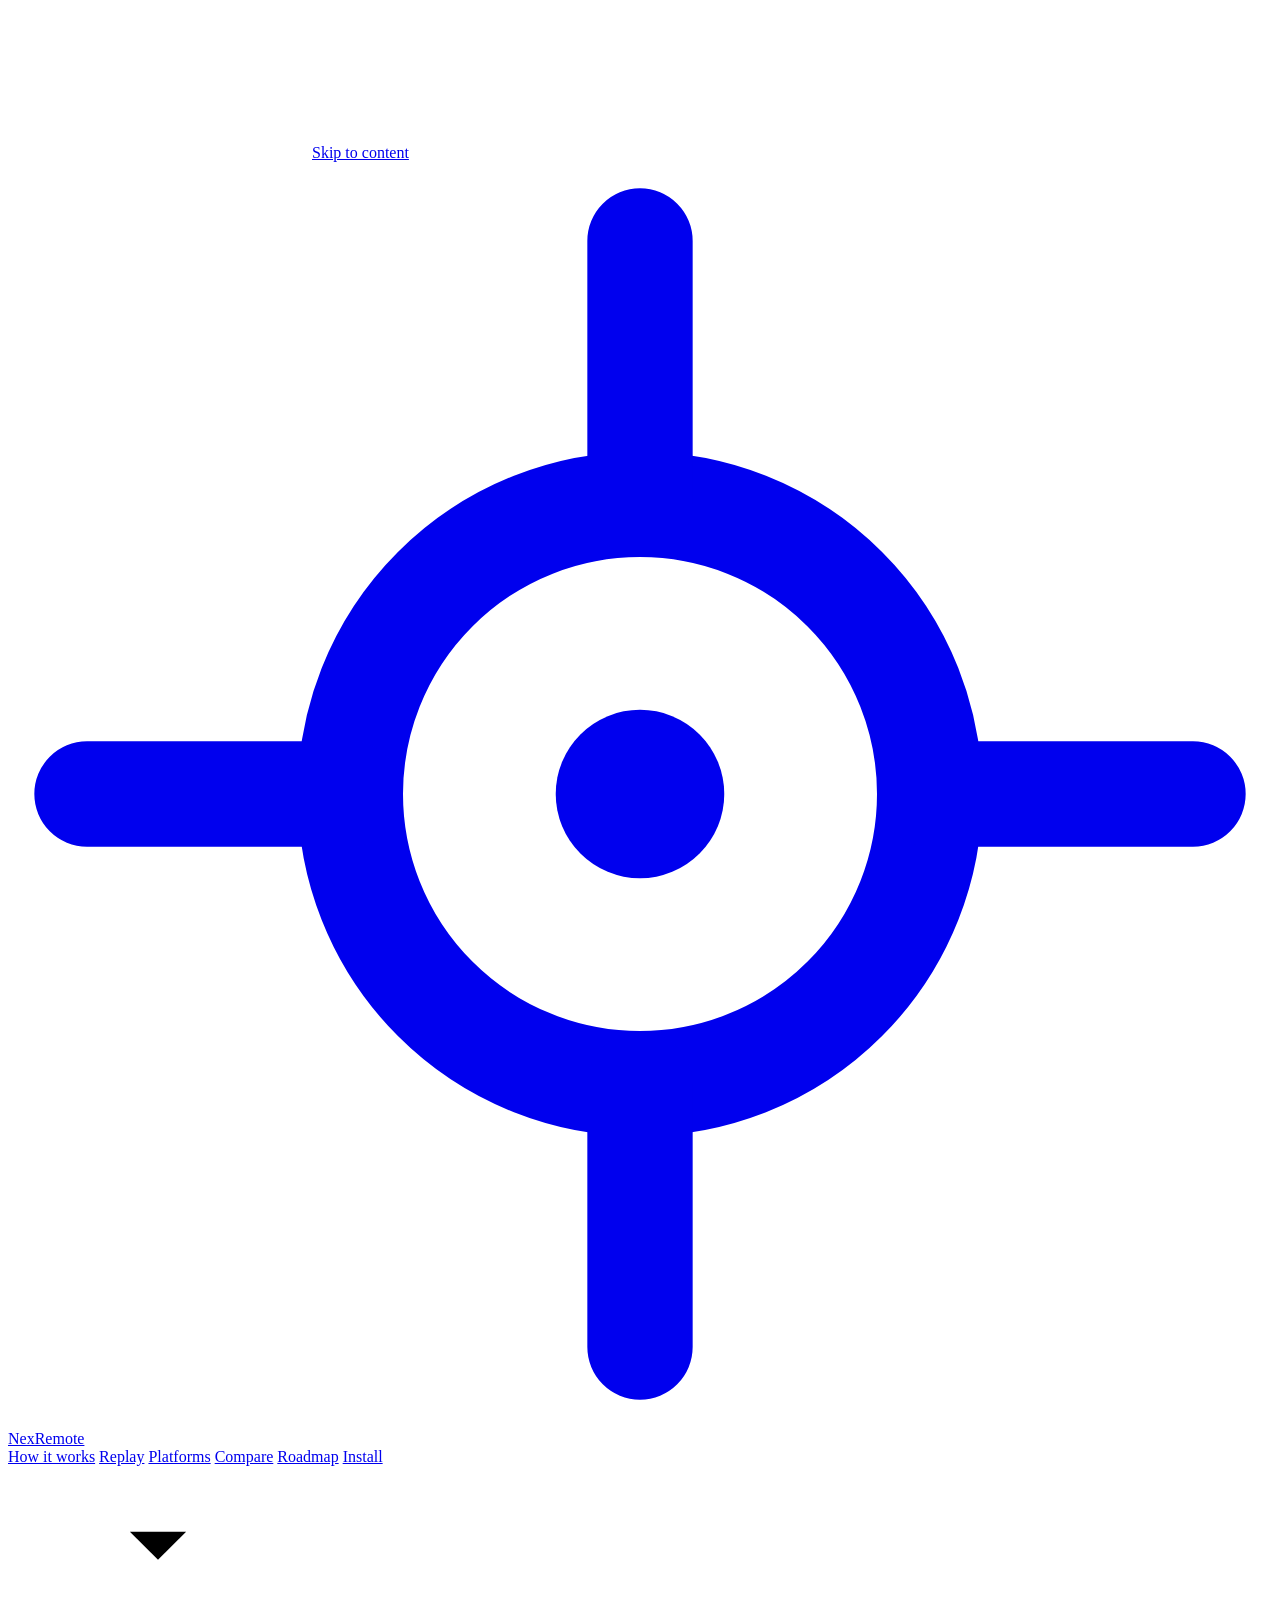
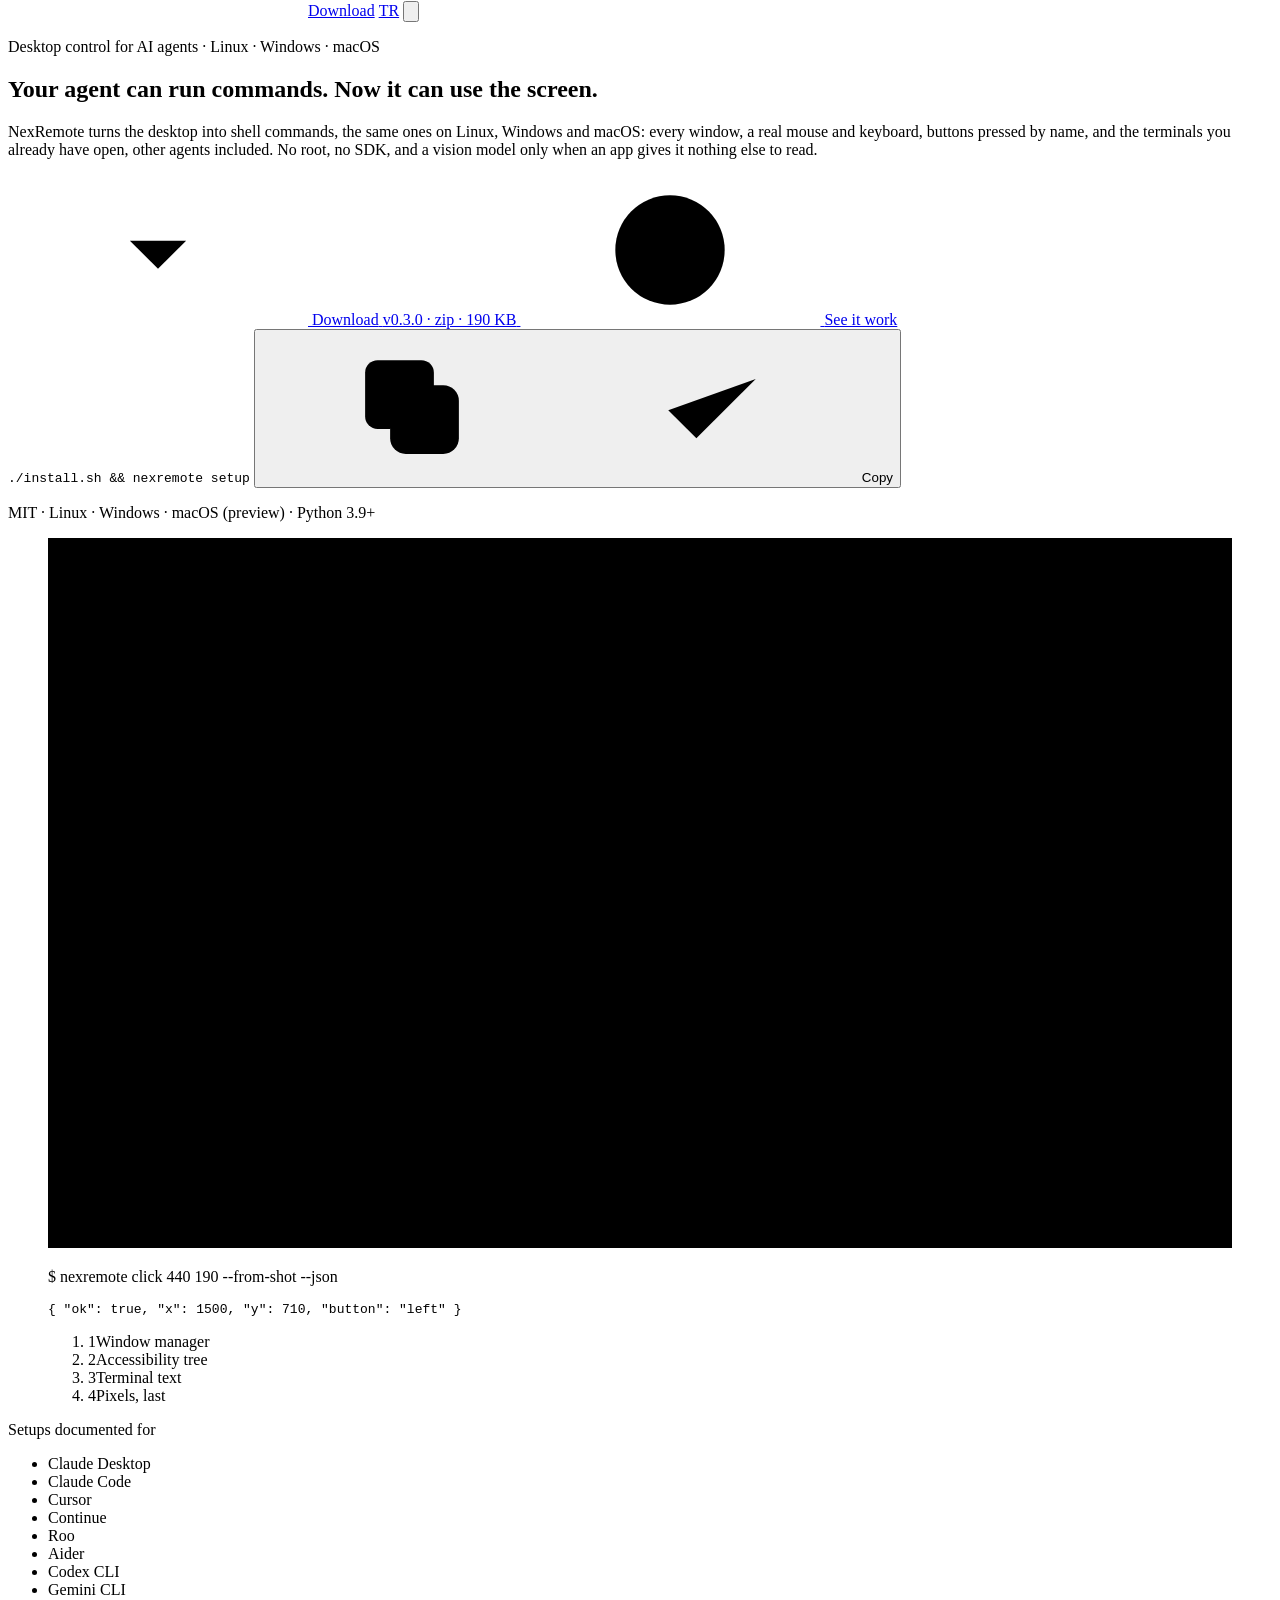
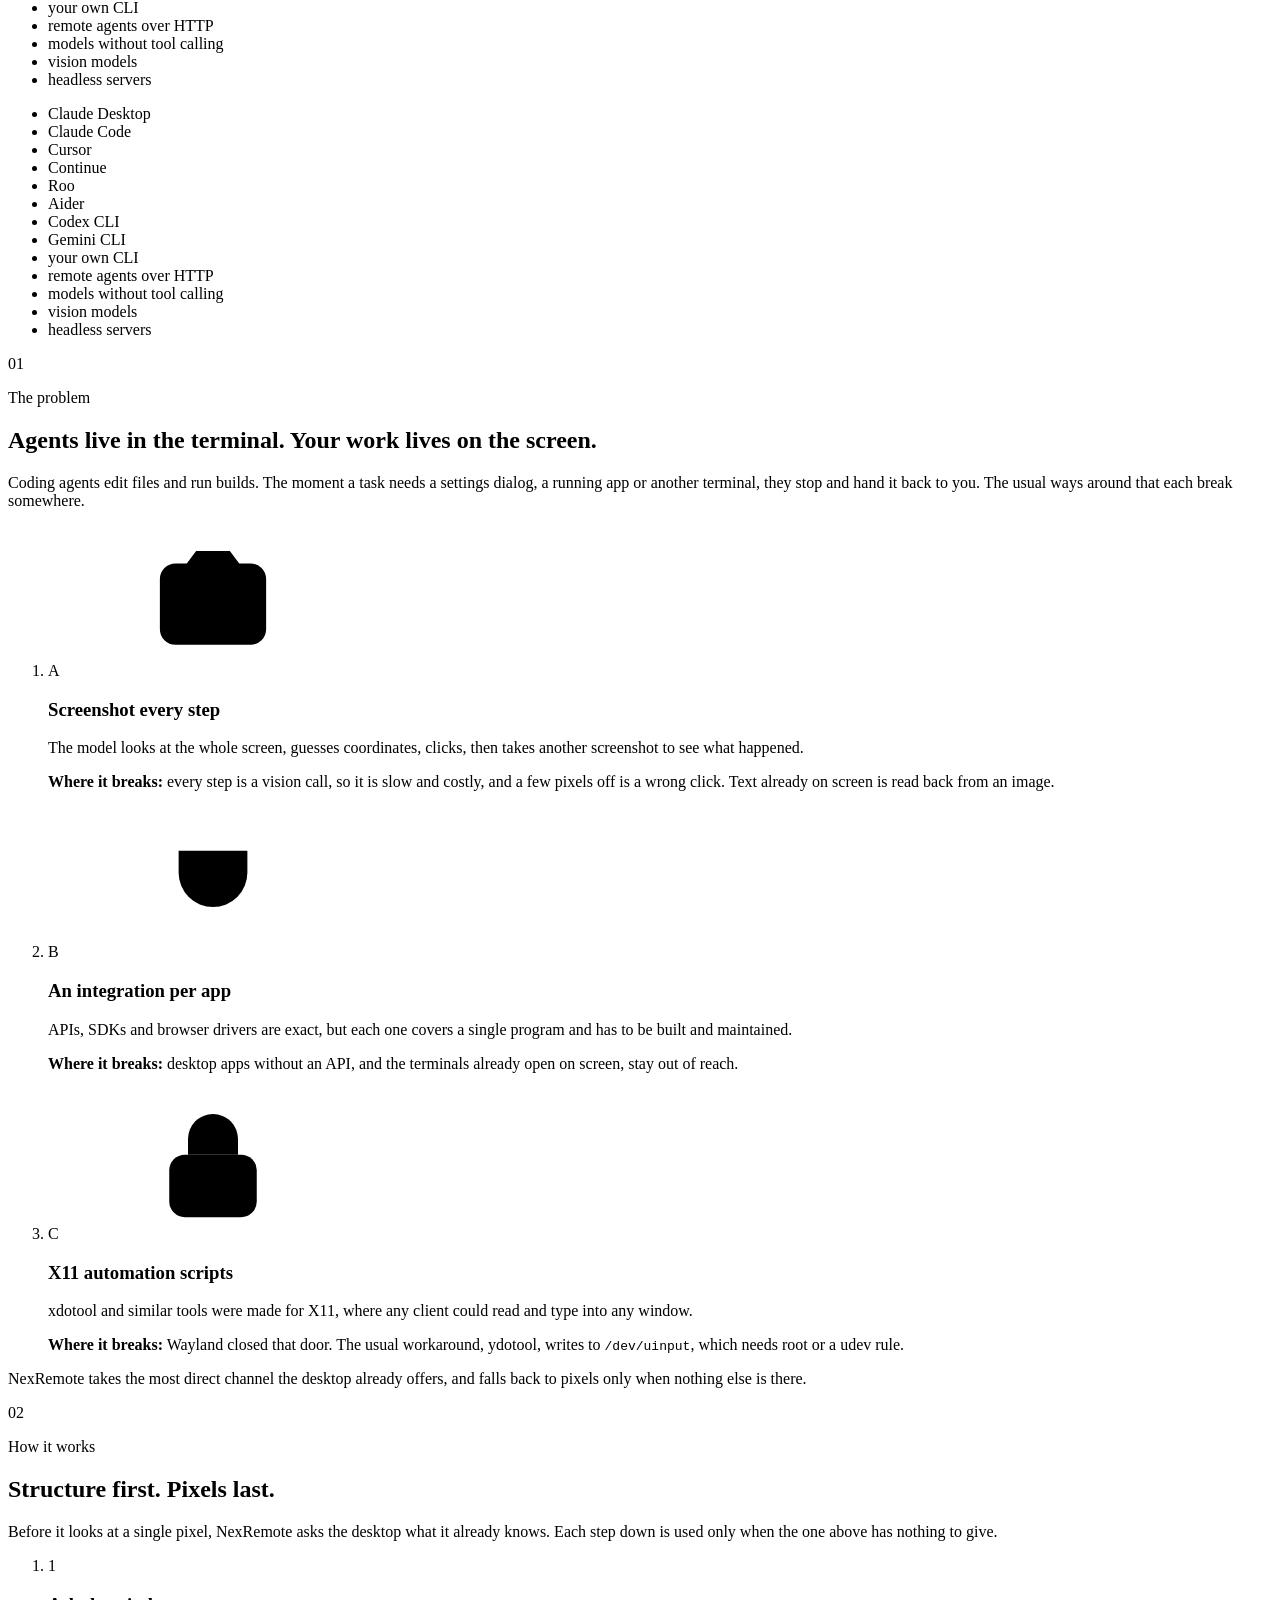
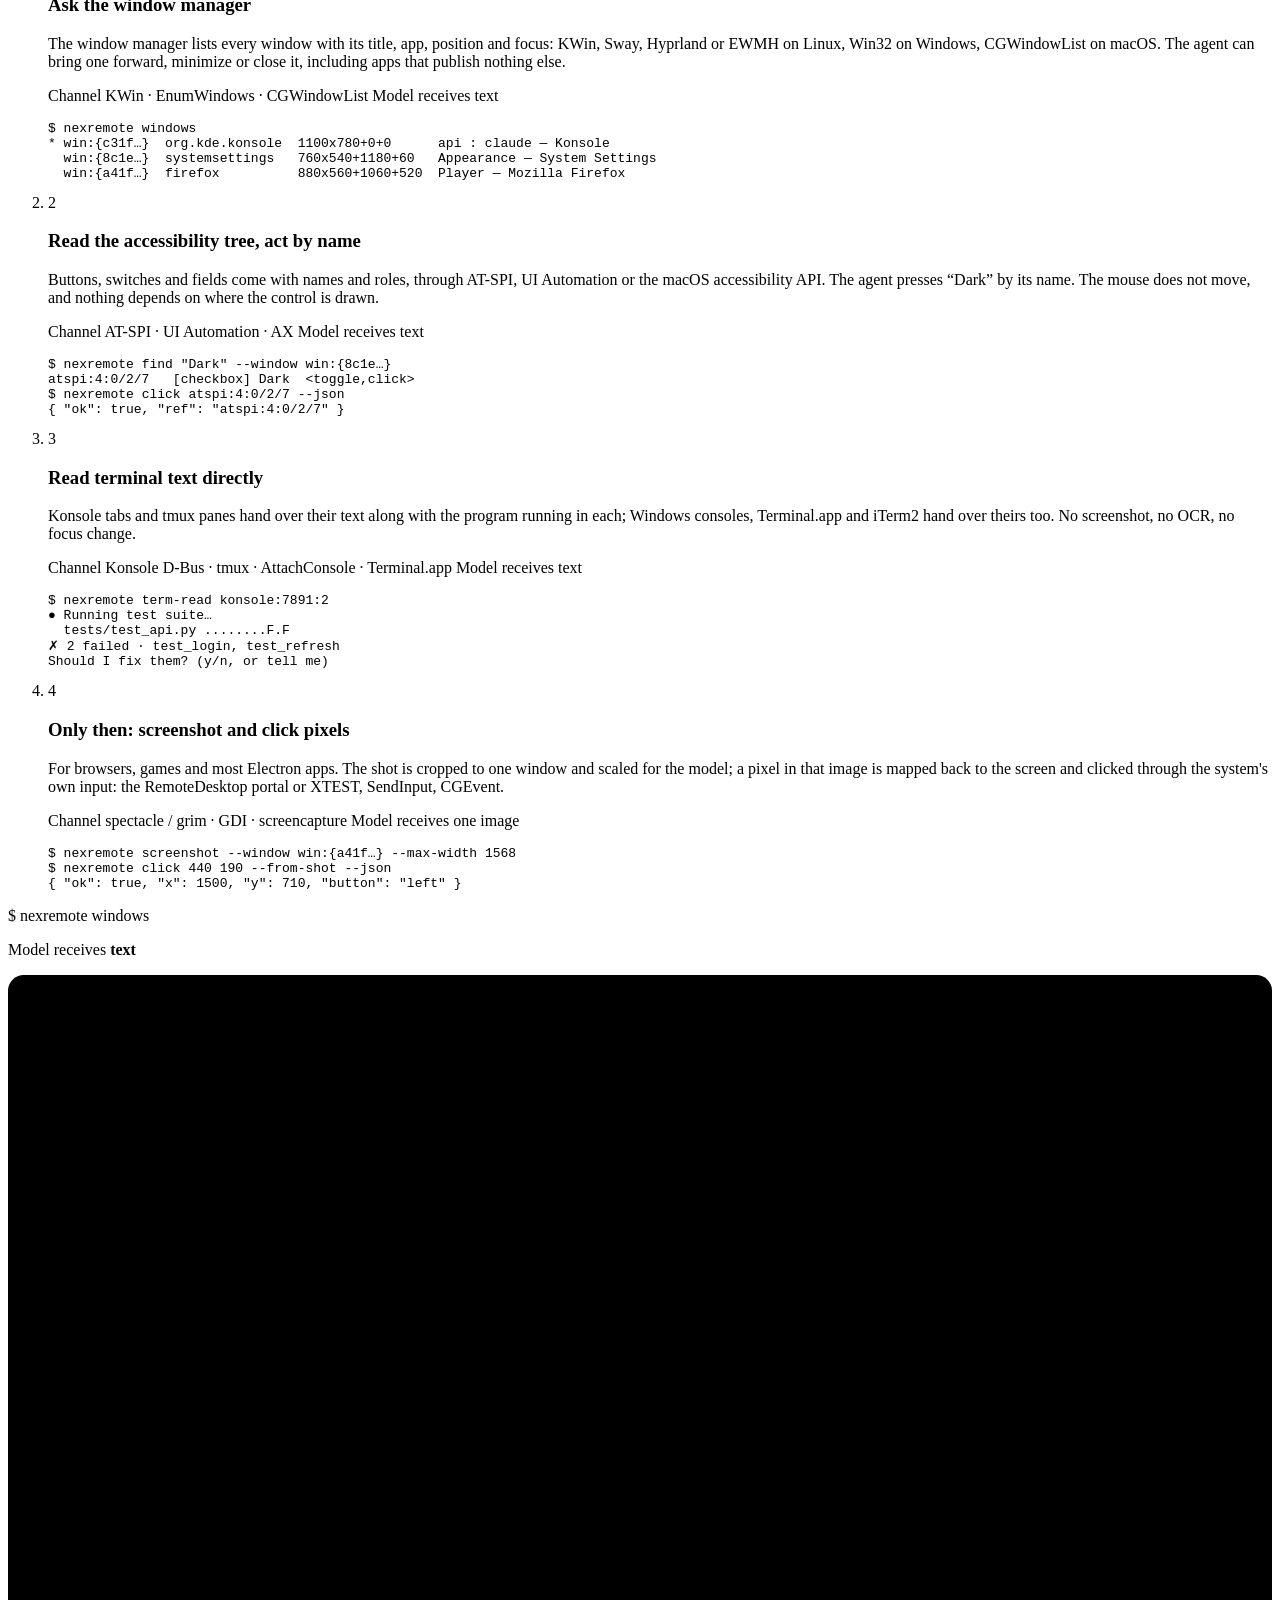
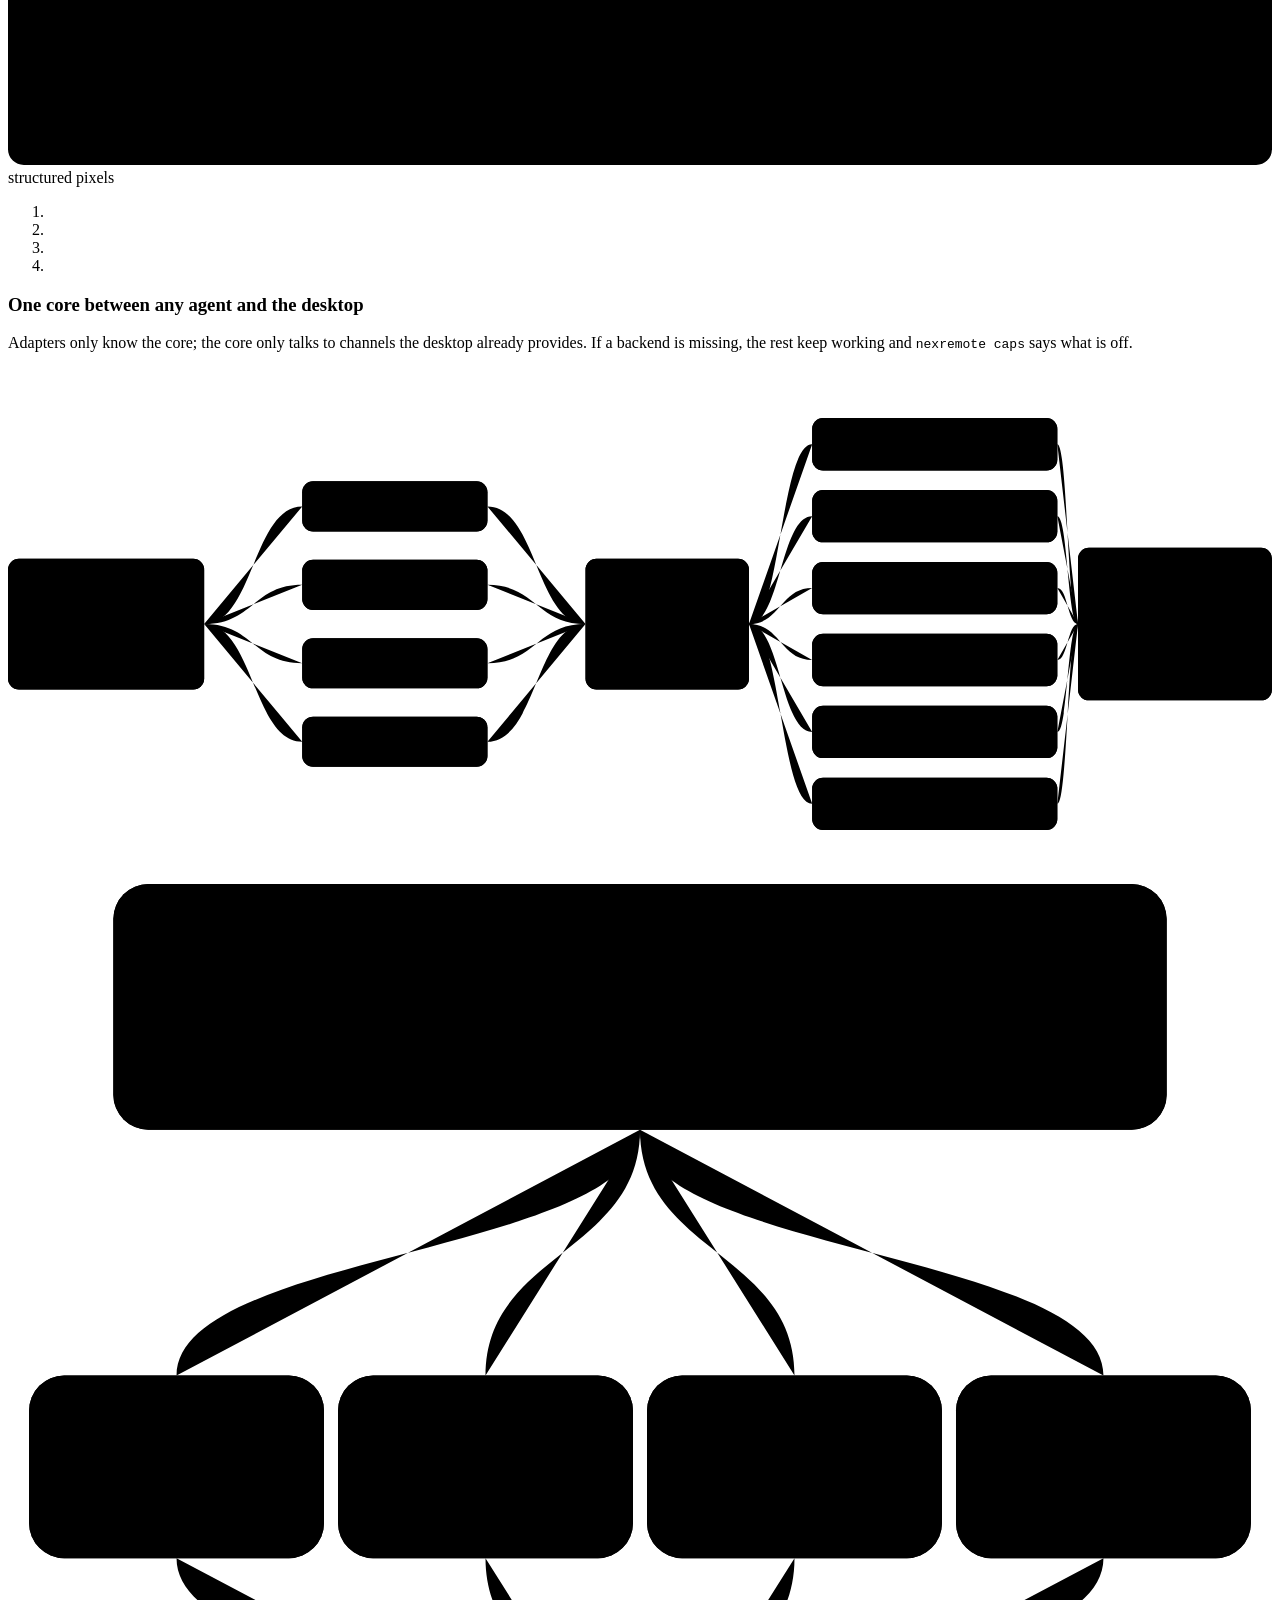
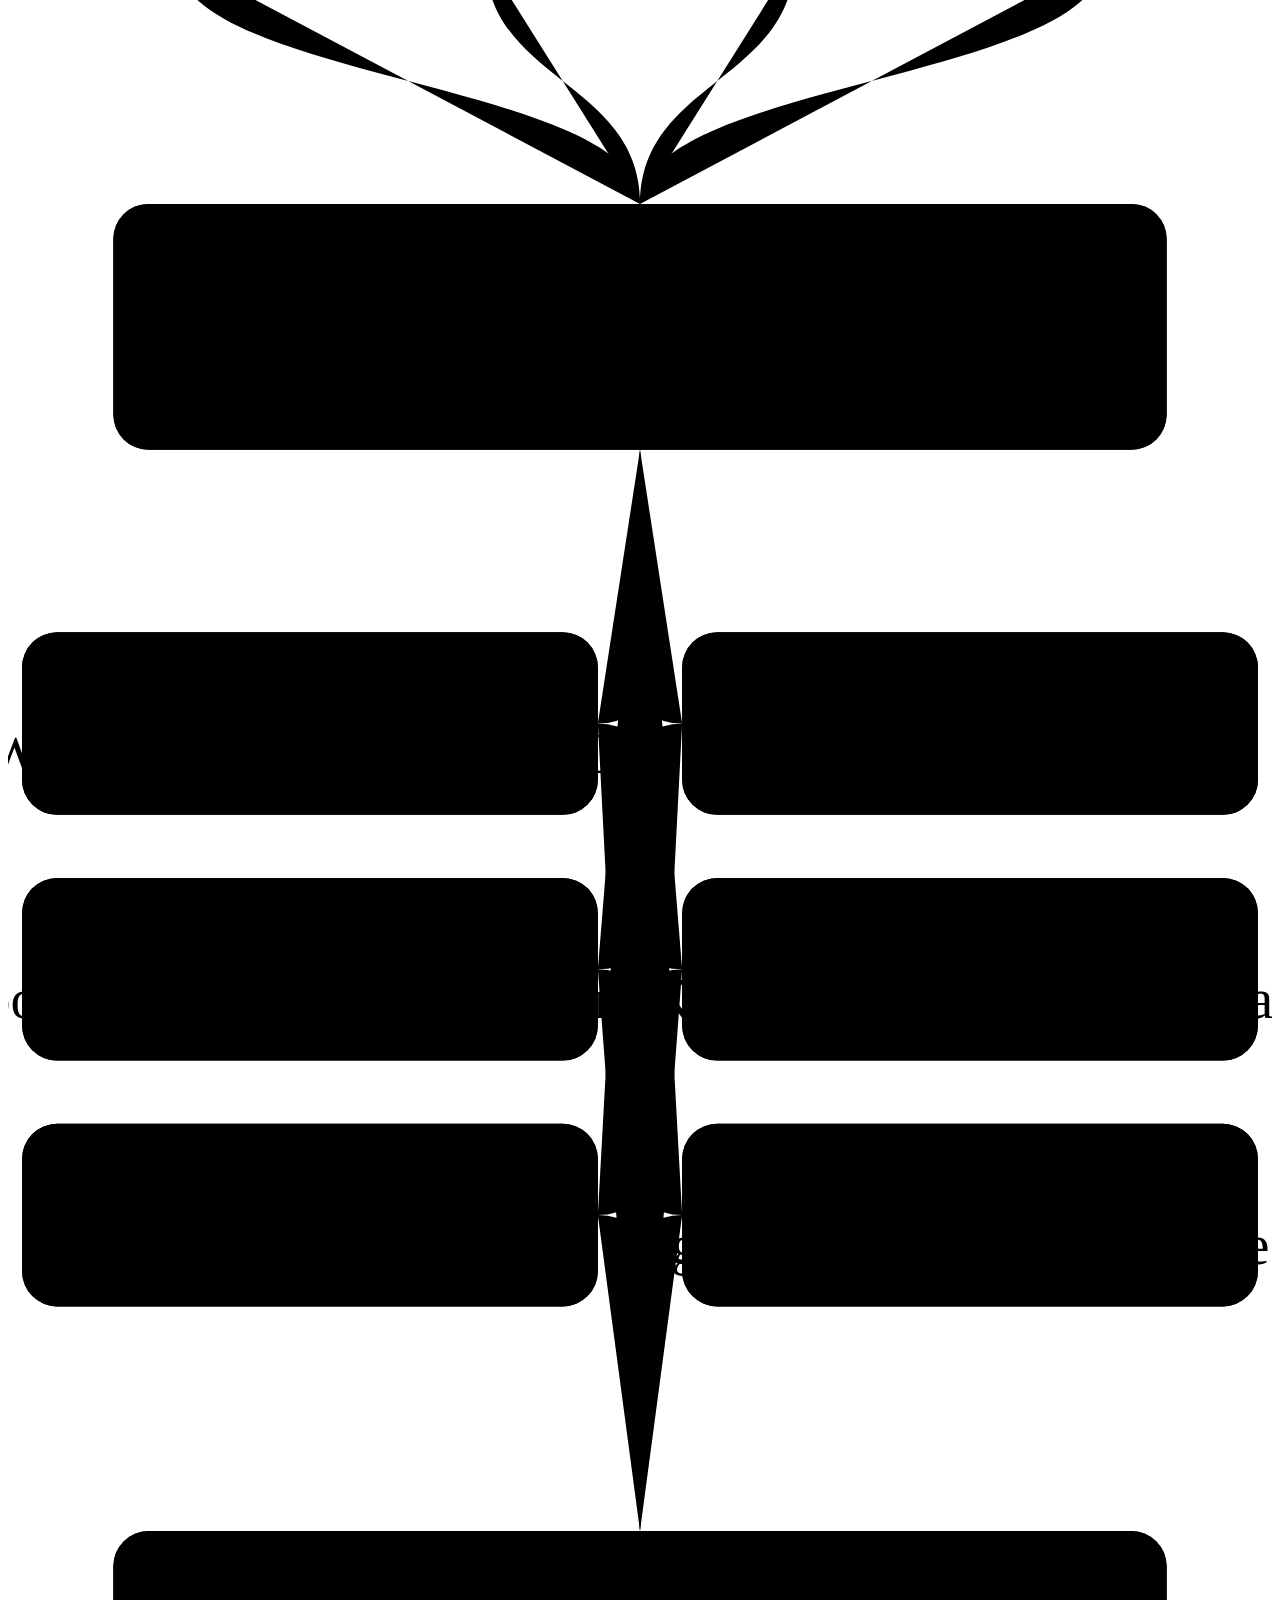
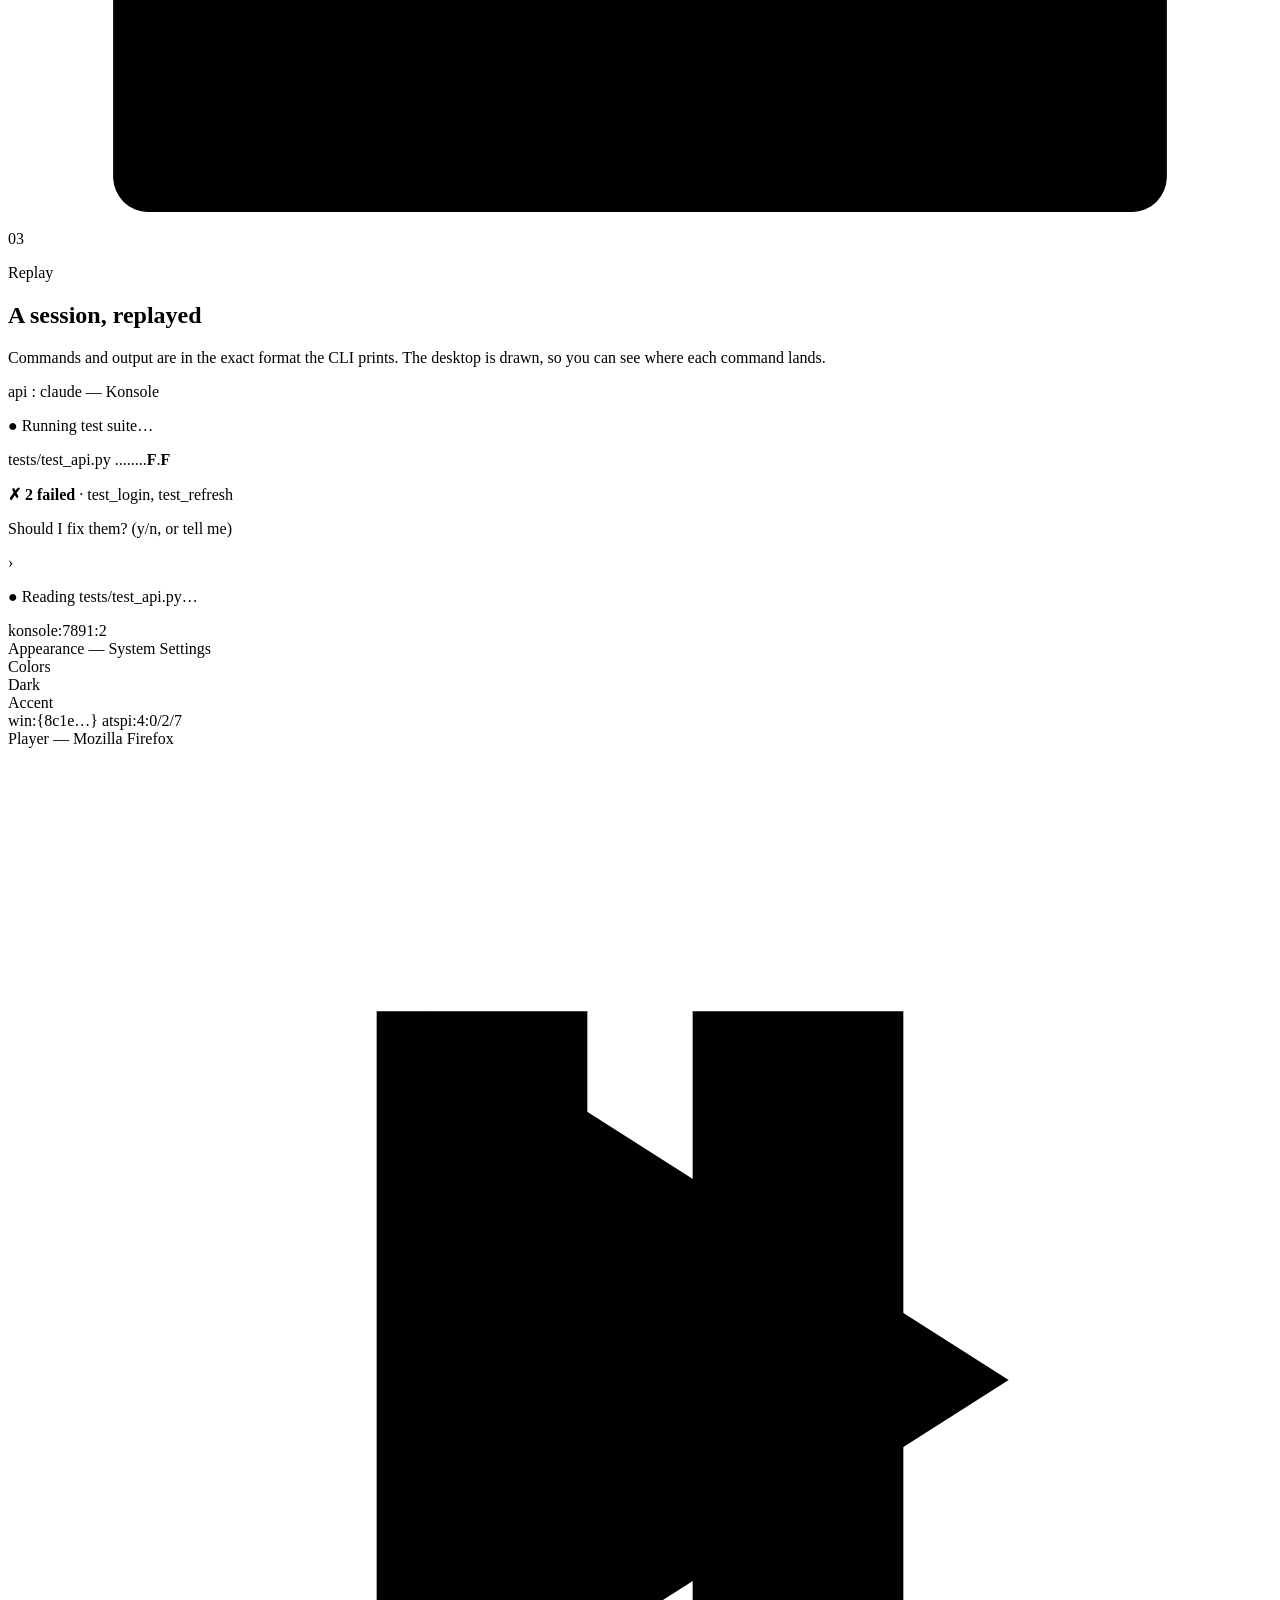
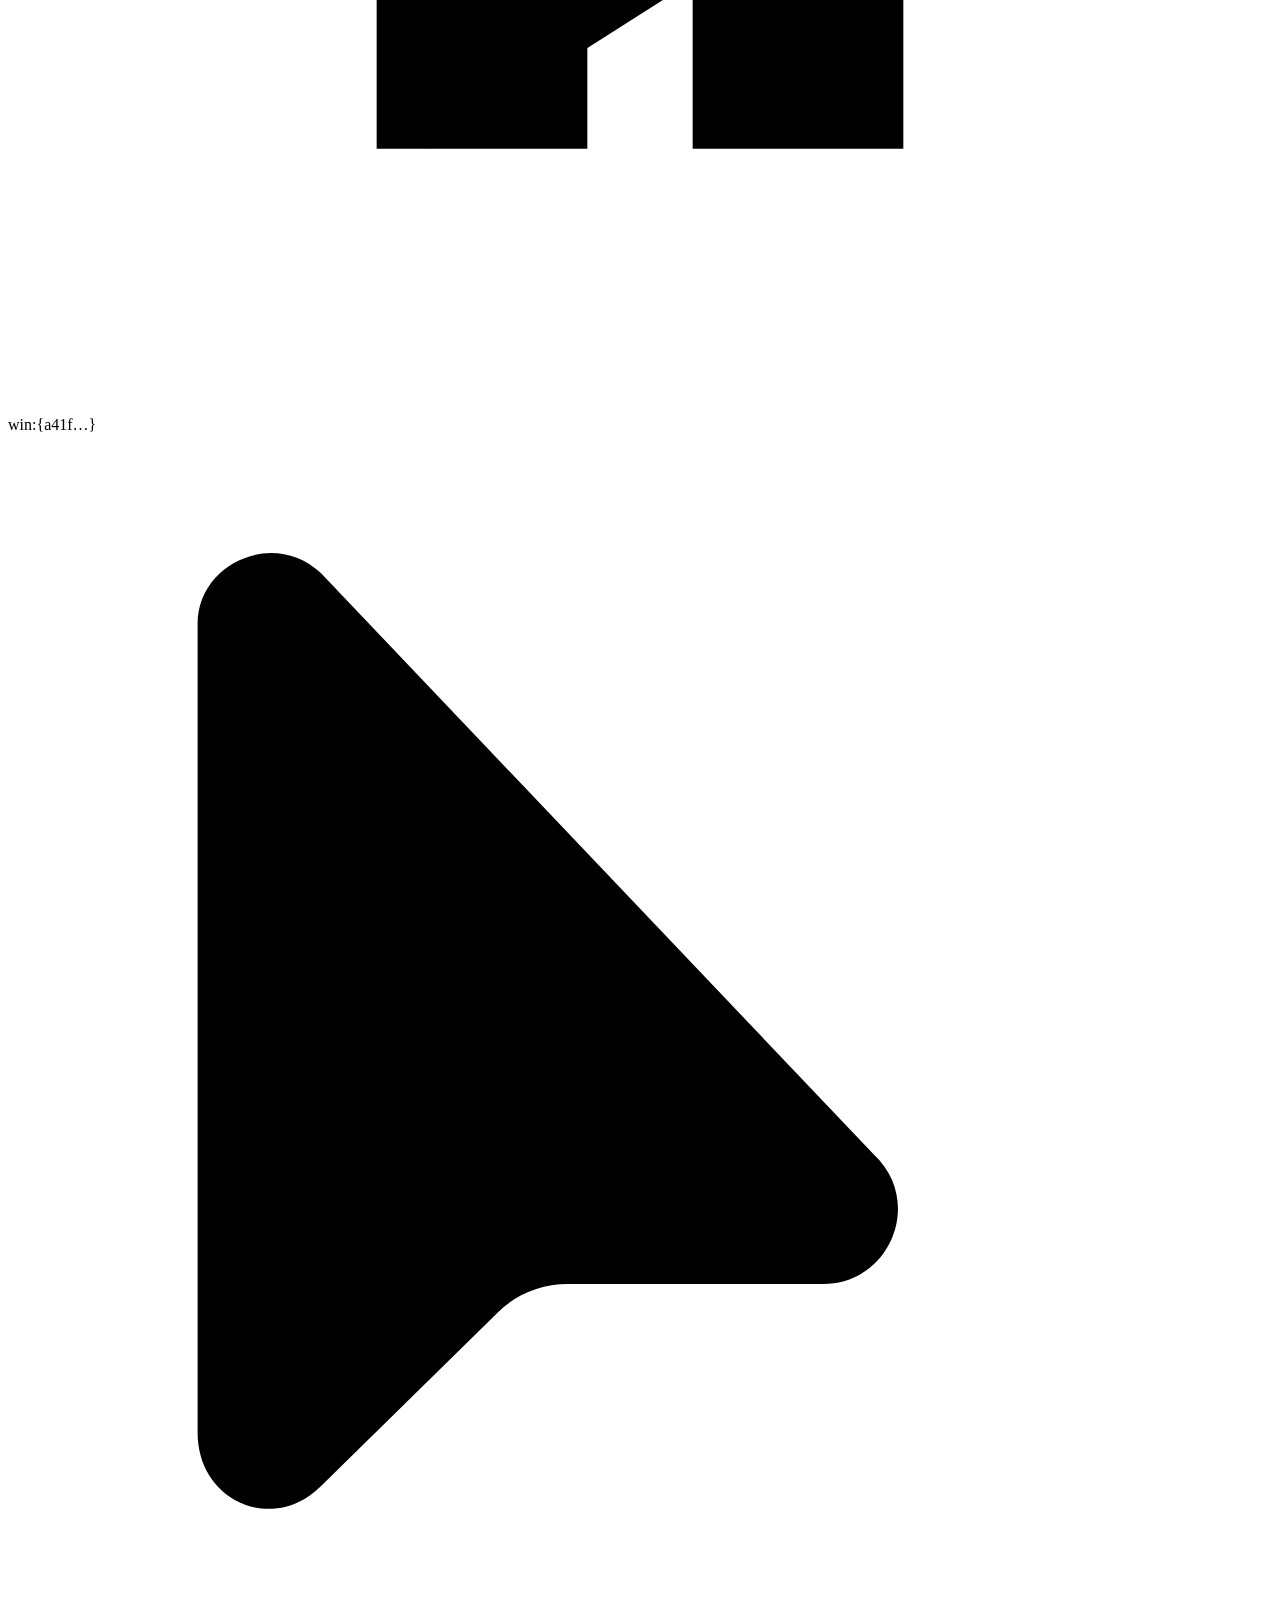
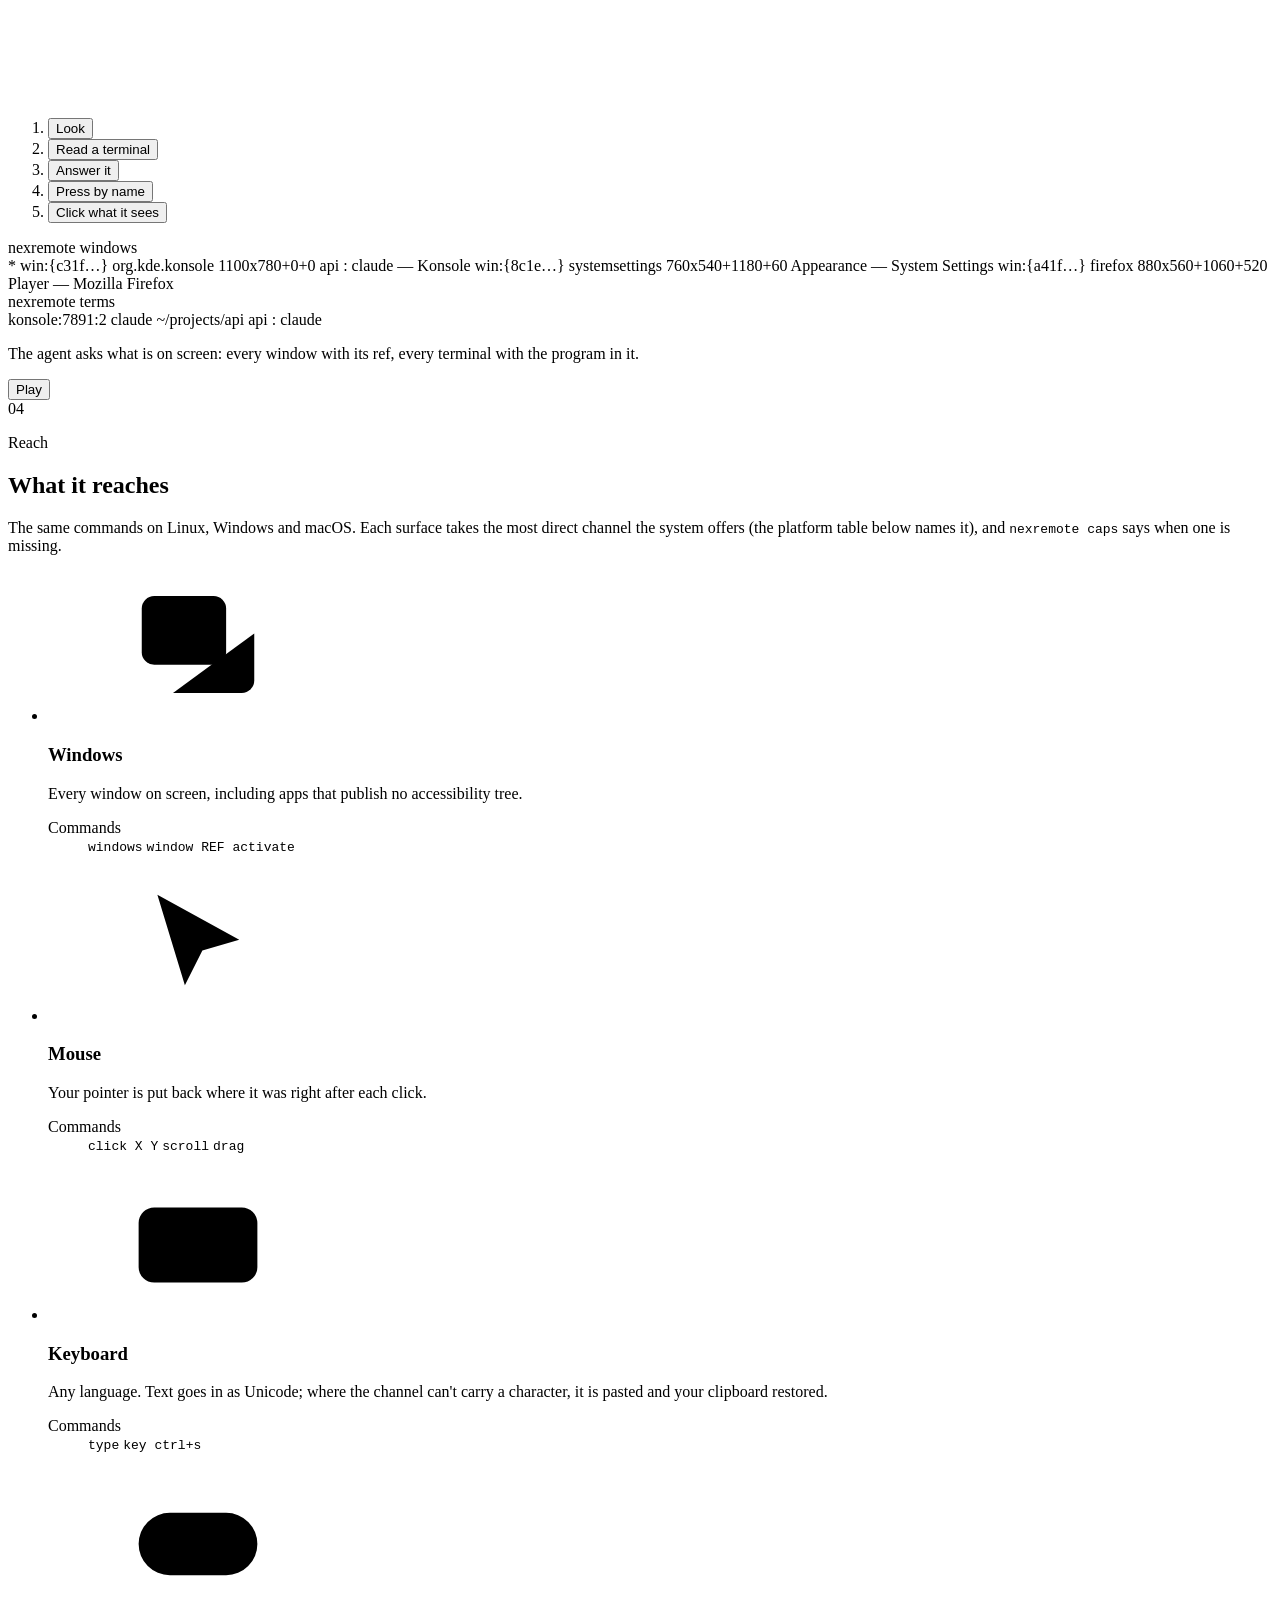
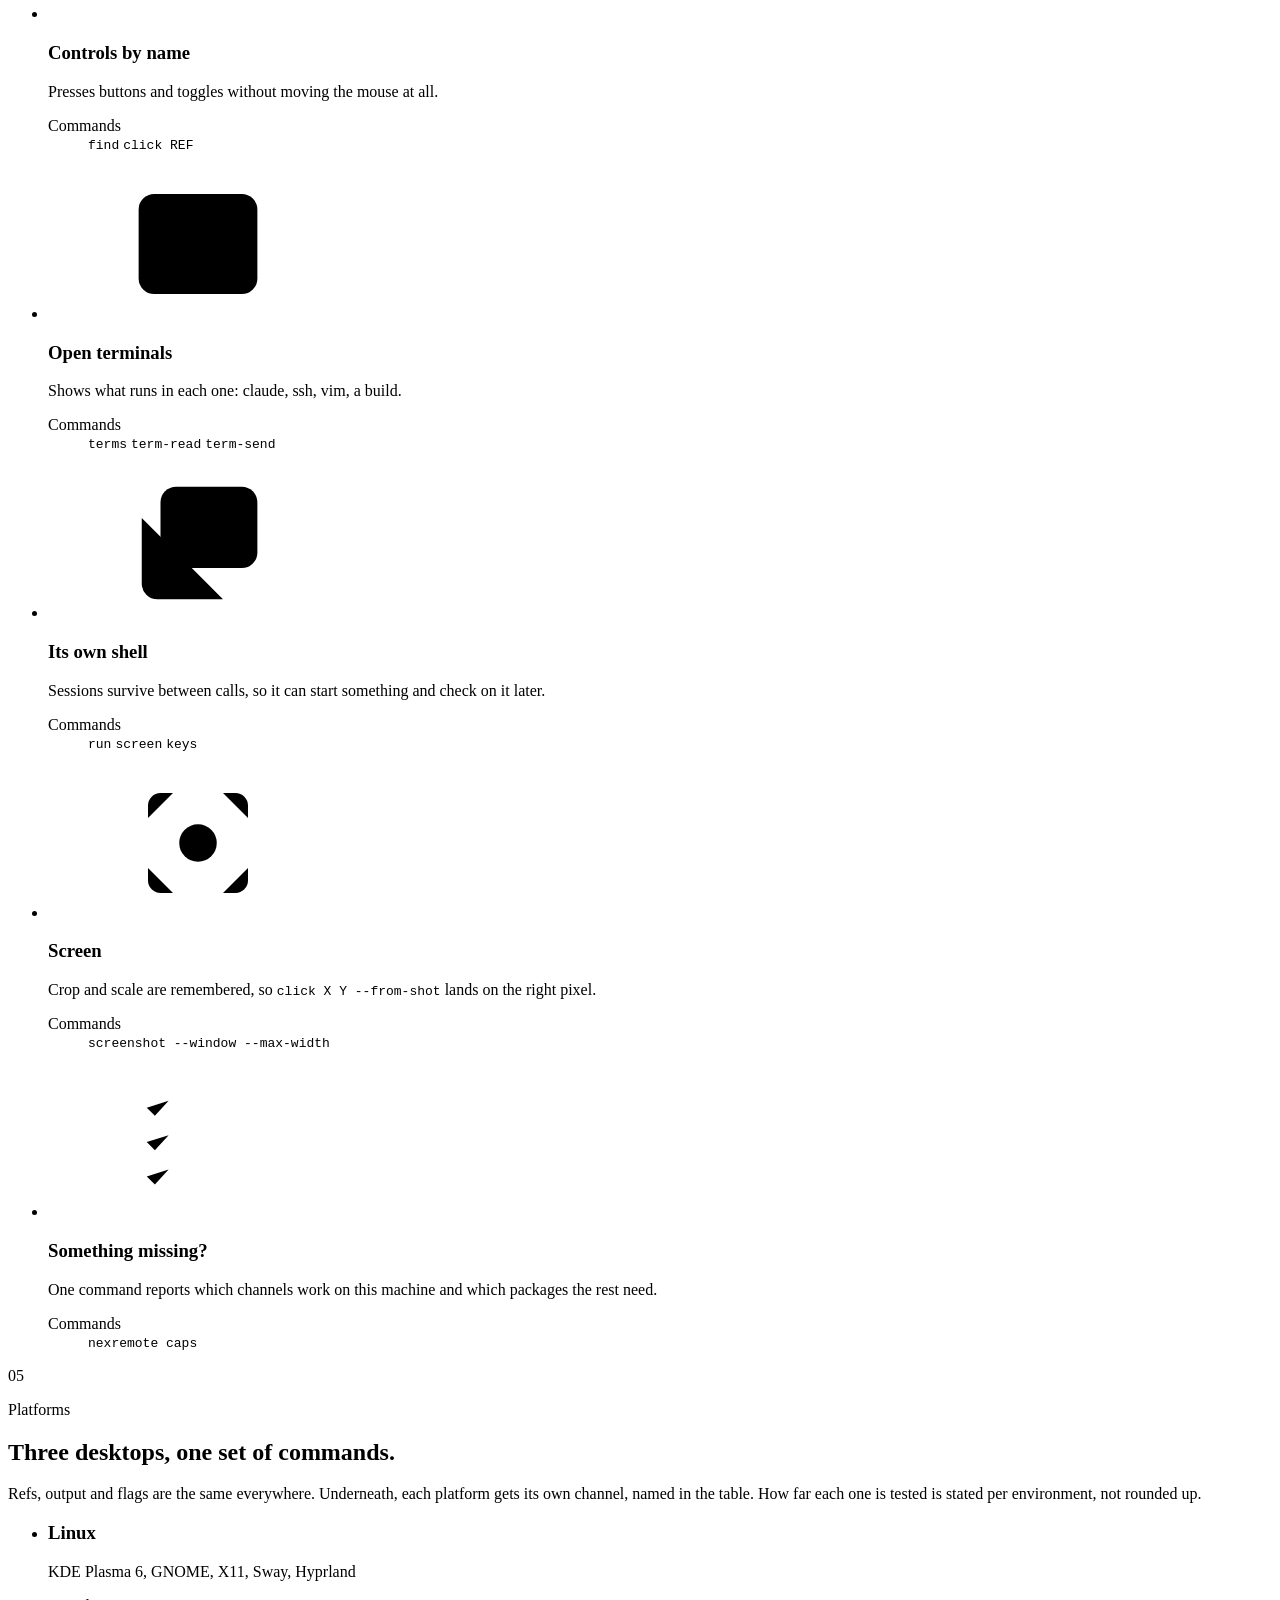
==== site/index.html @ b637626f "feat(site): ok imleci çizimleri, imleç teması metinleri; güncel paket Co-Authored-By: Claude Opus 5." ====
<!doctype html>
<html lang="en">
<head>
<meta charset="utf-8">
<meta name="viewport" content="width=device-width, initial-scale=1">
<title>NexRemote — let your AI agent use the desktop</title>
<meta name="description" content="Shell commands that let an AI agent see and use the desktop on Linux, Windows and macOS: every window, a real mouse and keyboard, controls by name, and the terminals already open on screen.">
<link rel="canonical" href="https://nexremote.vercel.app/">
<link rel="alternate" hreflang="en" href="https://nexremote.vercel.app/">
<link rel="alternate" hreflang="tr" href="https://nexremote.vercel.app/tr/">
<meta property="og:title" content="NexRemote — let your AI agent use the desktop">
<meta property="og:description" content="Shell commands that let an AI agent see and use the desktop on Linux, Windows and macOS: every window, a real mouse and keyboard, controls by name, and the terminals already open on screen.">
<meta property="og:type" content="website">
<meta name="theme-color" content="#0c0d0b">
<link rel="icon" href="/assets/mark.svg" type="image/svg+xml">
<link rel="preconnect" href="https://fonts.googleapis.com">
<link rel="preconnect" href="https://fonts.gstatic.com" crossorigin>
<link href="https://fonts.googleapis.com/css2?family=IBM+Plex+Mono:wght@400;500&family=Schibsted+Grotesk:wght@400;500;600;700;800&display=swap" rel="stylesheet">
<link rel="stylesheet" href="/assets/site.css?v=0.3.0">
<script>
  // JS varsa "js" sınıfı: yalnızca o zaman, görünmeden önce gizlenecek öğeler gizlenir.
  // Tema, boyamadan önce uygulanır (yanıp sönme olmasın).
  document.documentElement.classList.add("js");
  try { var t = localStorage.getItem("nr-theme"); if (t) document.documentElement.dataset.theme = t; } catch (e) {}
</script>
</head>
<body>
<svg class="sprite" aria-hidden="true" focusable="false">
  <symbol id="i-download" viewBox="0 0 24 24"><path d="M12 4v11"/><path d="m7.5 10.5 4.5 4.5 4.5-4.5"/><path d="M5 19.5h14"/></symbol>
  <symbol id="i-play" viewBox="0 0 24 24"><circle cx="12" cy="12" r="8.75"/><path d="M10.2 8.9v6.2l5-3.1z"/></symbol>
  <symbol id="i-copy" viewBox="0 0 24 24"><rect x="8.5" y="8.5" width="11" height="11" rx="2.5"/><path d="M15.5 8.5v-2a2 2 0 0 0-2-2h-7a2 2 0 0 0-2 2v7a2 2 0 0 0 2 2h2"/></symbol>
  <symbol id="i-check" viewBox="0 0 24 24"><path d="m5 12.5 4.5 4.5L19 7.5"/></symbol>
  <symbol id="i-mail" viewBox="0 0 24 24"><rect x="3" y="5.5" width="18" height="13" rx="2.5"/><path d="m4 7.5 8 5.6 8-5.6"/></symbol>
  <symbol id="i-windows" viewBox="0 0 24 24"><rect x="3" y="4" width="13.5" height="11" rx="2"/><path d="M3 8h13.5"/><path d="M8 19.5h11a2 2 0 0 0 2-2V10"/></symbol>
  <symbol id="i-pointer" viewBox="0 0 24 24"><path d="M5.5 3.8 18.6 11l-5.9 1.7-2.8 5.6z"/><path d="m13 13 4.5 6"/></symbol>
  <symbol id="i-keyboard" viewBox="0 0 24 24"><rect x="2.5" y="6" width="19" height="12" rx="2.5"/><path d="M6.5 10h.01M10 10h.01M14 10h.01M17.5 10h.01M8 14h8"/></symbol>
  <symbol id="i-toggle" viewBox="0 0 24 24"><rect x="2.5" y="7" width="19" height="10" rx="5"/><circle cx="16.5" cy="12" r="2.5"/></symbol>
  <symbol id="i-terminal" viewBox="0 0 24 24"><rect x="2.5" y="4" width="19" height="16" rx="2.5"/><path d="m7 9.5 3 2.5-3 2.5"/><path d="M12.5 15h4.5"/></symbol>
  <symbol id="i-sessions" viewBox="0 0 24 24"><rect x="6" y="3" width="15.5" height="13" rx="2.5"/><path d="M3 8v10.5A2.5 2.5 0 0 0 5.5 21H16"/><path d="m9.5 7.8 2.5 2-2.5 2"/><path d="M14 12.5h3"/></symbol>
  <symbol id="i-viewfinder" viewBox="0 0 24 24"><path d="M4 8V6a2 2 0 0 1 2-2h2M16 4h2a2 2 0 0 1 2 2v2M20 16v2a2 2 0 0 1-2 2h-2M8 20H6a2 2 0 0 1-2-2v-2"/><circle cx="12" cy="12" r="3"/></symbol>
  <symbol id="i-checklist" viewBox="0 0 24 24"><path d="M10 6.5h10M10 12h10M10 17.5h10"/><path d="m3.8 6.5 1.3 1.3 2.2-2.4M3.8 12l1.3 1.3 2.2-2.4M3.8 17.5l1.3 1.3 2.2-2.4"/></symbol>
  <symbol id="i-camera" viewBox="0 0 24 24"><path d="M3.5 8.5A2.5 2.5 0 0 1 6 6h1.8l1.5-2h5.4l1.5 2H18a2.5 2.5 0 0 1 2.5 2.5v8A2.5 2.5 0 0 1 18 19H6a2.5 2.5 0 0 1-2.5-2.5z"/><circle cx="12" cy="12.5" r="3.5"/></symbol>
  <symbol id="i-plug" viewBox="0 0 24 24"><path d="M9 3v4M15 3v4"/><path d="M6.5 7h11v3.5a5.5 5.5 0 0 1-11 0z"/><path d="M12 16v5"/></symbol>
  <symbol id="i-lock" viewBox="0 0 24 24"><rect x="5" y="10.5" width="14" height="10" rx="2.5"/><path d="M8 10.5V8a4 4 0 0 1 8 0v2.5"/><path d="M12 14.5v2"/></symbol>
  <symbol id="i-monitor" viewBox="0 0 24 24"><rect x="3" y="4" width="18" height="12" rx="2.5"/><path d="M9 20h6M12 16v4"/></symbol>
  <symbol id="i-shield" viewBox="0 0 24 24"><path d="M12 3.5 5 6.2v5.3c0 4.3 3 7.6 7 9 4-1.4 7-4.7 7-9V6.2z"/><path d="m9 12 2.2 2.2 3.8-4"/></symbol>
  <symbol id="i-globe" viewBox="0 0 24 24"><circle cx="12" cy="12" r="8.75"/><path d="M3.5 12h17M12 3.3c2.4 2.6 3.5 5.5 3.5 8.7s-1.1 6.1-3.5 8.7c-2.4-2.6-3.5-5.5-3.5-8.7s1.1-6.1 3.5-8.7"/></symbol>
  <symbol id="i-flask" viewBox="0 0 24 24"><path d="M9.5 3.5h5M10.5 3.5V9L5 18.2a1.6 1.6 0 0 0 1.4 2.3h11.2a1.6 1.6 0 0 0 1.4-2.3L13.5 9V3.5"/><path d="M7.4 15h9.2"/></symbol>
  <symbol id="i-yes" viewBox="0 0 24 24"><circle cx="12" cy="12" r="8.75"/><path d="m8.2 12.3 2.6 2.6 5-5.4"/></symbol>
  <symbol id="i-no" viewBox="0 0 24 24"><circle cx="12" cy="12" r="8.75"/><path d="m9.2 9.2 5.6 5.6M14.8 9.2l-5.6 5.6"/></symbol>
  <symbol id="i-part" viewBox="0 0 24 24"><circle cx="12" cy="12" r="8.75"/><path d="M12 3.25a8.75 8.75 0 0 1 0 17.5z" fill="currentColor"/></symbol>
  <symbol id="i-planned" viewBox="0 0 24 24"><circle cx="12" cy="12" r="8.75" stroke-dasharray="2.6 3.2"/><path d="M12 8v4.2l2.6 1.6"/></symbol>
</svg>

<a class="skip" href="#main">Skip to content</a>

<header class="top">
  <div class="wrap top-row">
    <a class="brand" href="/" aria-label="NexRemote">
      <svg class="brand-mark" viewBox="0 0 24 24" aria-hidden="true"><circle cx="12" cy="12" r="5.5" fill="none" stroke="currentColor" stroke-width="2"/><path d="M12 1.5v5M12 17.5v5M1.5 12h5M17.5 12h5" stroke="currentColor" stroke-width="2" stroke-linecap="round"/><circle cx="12" cy="12" r="1.6" fill="currentColor"/></svg>
      <span>NexRemote</span>
    </a>
    <nav class="nav" aria-label="Sections">
      <a href="#how">How it works</a>
      <a href="#replay">Replay</a>
      <a href="#platforms">Platforms</a>
      <a href="#compare">Compare</a>
      <a href="#roadmap">Roadmap</a>
      <a href="#install">Install</a>
    </nav>
    <div class="top-tools">
      <a class="btn btn-sm" href="/download/nexremote.zip" download><svg class="ico" aria-hidden="true"><use href="#i-download"/></svg><span>Download</span></a>
      <a class="lang" href="/tr/" hreflang="tr" data-lang="tr" lang="tr" title="Türkçe">TR</a>
      <button class="theme" type="button" aria-label="Switch light / dark" title="Switch light / dark">
        <svg viewBox="0 0 24 24" aria-hidden="true"><path d="M12 3a9 9 0 1 0 0 18V3Z" fill="currentColor"/><circle cx="12" cy="12" r="8.25" fill="none" stroke="currentColor" stroke-width="1.5"/></svg>
      </button>
    </div>
  </div>
  <div class="progress-bar" aria-hidden="true"><i data-progress-bar></i></div>
</header>

<main id="main">

<!-- ================================================================ HERO -->
<section class="hero band" aria-labelledby="hero-h">
  <div class="grid-bg" data-parallax aria-hidden="true"></div>
  <div class="wrap hero-top">
    <p class="eyebrow"><span class="dot" aria-hidden="true"></span>Desktop control for AI agents · Linux · Windows · macOS</p>
    <h1 id="hero-h" class="mega"><span class="l l1"><span class="w"><span style="--wi:0">Your</span></span> <span class="w"><span style="--wi:1">agent</span></span> <span class="w"><span style="--wi:2">can</span></span> <span class="w"><span style="--wi:3">run</span></span> <span class="w"><span style="--wi:4">commands.</span></span></span> <span class="l l2"><span class="w"><span style="--wi:5">Now</span></span> <span class="w"><span style="--wi:6">it</span></span> <span class="w"><span style="--wi:7">can</span></span> <span class="w"><span style="--wi:8">use</span></span> <span class="w"><span style="--wi:9">the</span></span> <span class="w"><span style="--wi:10">screen.</span></span></span></h1>
    <div class="hero-row">
      <p class="lede" data-reveal>NexRemote turns the desktop into shell commands, the same ones on Linux, Windows and macOS: every window, a real mouse and keyboard, buttons pressed by name, and the terminals you already have open, other agents included. No root, no SDK, and a vision model only when an app gives it nothing else to read.</p>
      <div class="hero-cta" data-reveal>
        <div class="btn-row">
          <a class="btn btn-invert" href="/download/nexremote.zip" download data-magnet>
            <svg class="ico" aria-hidden="true"><use href="#i-download"/></svg>
            <span>Download</span>
            <span class="btn-meta">v0.3.0 · zip · 190 KB</span>
          </a>
          <a class="btn btn-ghost" href="#replay" data-magnet>
            <svg class="ico" aria-hidden="true"><use href="#i-play"/></svg>
            <span>See it work</span>
          </a>
        </div>
        <div class="copyline">
          <code id="cmd-setup">./install.sh &amp;&amp; nexremote setup</code>
          <button class="copy" type="button" data-copy="#cmd-setup" data-done="Copied"><span class="copy-ico" aria-hidden="true"><svg class="ico i1"><use href="#i-copy"/></svg><svg class="ico i2"><use href="#i-check"/></svg></span><span data-label>Copy</span></button>
        </div>
        <p class="meta">MIT · Linux · Windows · macOS (preview) · Python 3.9+</p>
      </div>
    </div>
  </div>

  <div class="hero-stage" data-hero-stage>
    <div class="hero-tilt" data-hero-tilt>
      <figure class="hd s-node s-dark s-hl s-reply s-shot s-play s-agent" data-hero>
        <svg class="hd-scene" viewBox="0 0 1200 720" role="img" aria-labelledby="hd-t">
          <title id="hd-t">Drawing of a desktop, here KDE Plasma on Linux, with terminals, a settings window and a video player. The agent&#x27;s pointer lists the windows, finds the Dark switch by name and presses it, reads a terminal, and clicks the player from a screenshot.</title>
          <defs>
            <linearGradient id="hd-wall" x1="0" y1="0" x2="1" y2="1"><stop offset="0" class="hd-wall-a"/><stop offset="1" class="hd-wall-b"/></linearGradient>
          </defs>
          <rect class="hd-desk" width="1200" height="720"/>
          <path class="hd-wallgrid" d="M0 120H1200M0 240H1200M0 360H1200M0 480H1200M0 600H1200M200 0V720M400 0V720M600 0V720M800 0V720M1000 0V720"/>

          <!-- Konsole: çalışan ajan -->
          <g class="hd-win" data-hw="term">
            <rect class="hd-frame" x="40" y="36" width="600" height="390" rx="10"/>
            <path class="hd-bar" d="M50 36h580a10 10 0 0 1 10 10v22H40V46a10 10 0 0 1 10-10z"/>
            <text class="hd-title" x="340" y="57" text-anchor="middle">api : claude — Konsole</text>
            <circle class="hd-ctl" cx="596" cy="52" r="5"/><circle class="hd-ctl" cx="614" cy="52" r="5"/><circle class="hd-ctl" cx="578" cy="52" r="5"/>
            <rect class="hd-term" x="40" y="68" width="600" height="358"/>
            <rect class="hd-tab on" x="40" y="68" width="150" height="26"/><text class="hd-tabt on" x="56" y="86">claude</text>
            <rect class="hd-tab" x="190" y="68" width="150" height="26"/><text class="hd-tabt" x="206" y="86">claude</text>
            <rect class="hd-tab" x="340" y="68" width="110" height="26"/><text class="hd-tabt" x="356" y="86">ssh</text>
            <rect class="hd-hl" x="48" y="200" width="584" height="52" rx="4"/>
            <text class="hd-mono hd-dim" x="60" y="128">● Running test suite…</text>
            <text class="hd-mono" x="60" y="152">  tests/test_api.py ........F.F</text>
            <text class="hd-mono" x="60" y="176">  tests/test_ui.py  ...........</text>
            <text class="hd-mono hd-bad" x="60" y="220">✗ 2 failed · test_login, test_refresh</text>
            <text class="hd-mono" x="60" y="244">Should I fix them? (y/n, or tell me)</text>
            <text class="hd-mono"><tspan class="hd-prompt" x="60" y="276">›</tspan> <tspan data-hd-typed></tspan></text>
            <text class="hd-mono hd-dim hd-reply" x="60" y="302">● Reading tests/test_api.py…</text>
            <rect class="hd-caret" x="76" y="263" width="9" height="17"/>
            <g class="hd-tag" transform="translate(52 396)"><rect width="222" height="22" rx="4"/><text x="10" y="15.5">win:{c31f…} org.kde.konsole</text></g>
          </g>

          <!-- tmux: ikinci ajan -->
          <g class="hd-win" data-hw="tmux">
            <rect class="hd-frame" x="40" y="446" width="380" height="226" rx="10"/>
            <path class="hd-bar" d="M50 446h360a10 10 0 0 1 10 10v22H40v-22a10 10 0 0 1 10-10z"/>
            <text class="hd-title" x="230" y="467" text-anchor="middle">codex — tmux</text>
            <rect class="hd-term" x="40" y="478" width="380" height="194"/>
            <text class="hd-mono hd-dim" x="56" y="508">codex › refactor the auth module</text>
            <text class="hd-mono" x="56" y="532">  editing src/auth.py</text>
            <text class="hd-mono hd-ok" x="56" y="556">  ✓ 14 passed</text>
            <text class="hd-mono hd-dim" x="56" y="580">codex › _</text>
          </g>

          <!-- Sistem Ayarları -->
          <g class="hd-win hd-set" data-hw="set">
            <rect class="hd-frame" x="680" y="56" width="480" height="320" rx="10"/>
            <path class="hd-bar" d="M690 56h460a10 10 0 0 1 10 10v22H680V66a10 10 0 0 1 10-10z"/>
            <text class="hd-title" x="920" y="77" text-anchor="middle">Appearance — System Settings</text>
            <rect class="hd-side" x="680" y="88" width="150" height="288"/>
            <rect class="hd-side-on" x="690" y="100" width="130" height="28" rx="5"/>
            <text class="hd-label" x="704" y="119">Appearance</text>
            <text class="hd-label hd-mut" x="704" y="151">Colors</text>
            <text class="hd-label hd-mut" x="704" y="181">Fonts</text>
            <text class="hd-label hd-mut" x="704" y="211">Icons</text>
            <text class="hd-label hd-mut" x="704" y="241">Cursors</text>
            <text class="hd-h" x="852" y="122">Global Theme</text>
            <text class="hd-label" x="852" y="162">Colors</text>
            <circle class="hd-sw" cx="1090" cy="157" r="8"/><circle class="hd-sw s2" cx="1112" cy="157" r="8"/><circle class="hd-sw s3" cx="1134" cy="157" r="8"/>
            <path class="hd-rule" d="M852 178h292M852 218h292M852 258h292"/>
            <text class="hd-label" x="852" y="203">Dark</text>
            <rect class="hd-switch" x="1100" y="187" width="44" height="22" rx="11"/>
            <circle class="hd-knob" cx="1111" cy="198" r="8"/>
            <text class="hd-label" x="852" y="243">Accent</text>
            <rect class="hd-pill" x="1104" y="234" width="40" height="14" rx="4"/>
            <rect class="hd-apply" x="1064" y="326" width="80" height="30" rx="6"/>
            <text class="hd-label hd-apply-t" x="1104" y="346" text-anchor="middle">Apply</text>
            <g class="hd-node">
              <rect class="hd-node-r" x="842" y="182" width="310" height="32" rx="5"/>
              <g transform="translate(842 160)"><rect class="hd-node-l" width="262" height="20" rx="4"/><text x="8" y="14.5">atspi:4:0/2/7 [checkbox] Dark</text></g>
            </g>
            <g class="hd-tag" transform="translate(692 346)"><rect width="218" height="22" rx="4"/><text x="10" y="15.5">win:{8c1e…} systemsettings</text></g>
          </g>

          <!-- Tarayıcı oynatıcı -->
          <g class="hd-win" data-hw="web">
            <rect class="hd-frame" x="450" y="400" width="710" height="272" rx="10"/>
            <path class="hd-bar" d="M460 400h690a10 10 0 0 1 10 10v22H450v-22a10 10 0 0 1 10-10z"/>
            <text class="hd-title" x="805" y="421" text-anchor="middle">Player — Mozilla Firefox</text>
            <rect class="hd-url" x="466" y="440" width="678" height="22" rx="11"/>
            <text class="hd-urlt" x="482" y="455">localhost:5173/player</text>
            <rect class="hd-video" x="466" y="470" width="678" height="160" rx="6"/>
            <circle class="hd-playbtn" cx="805" cy="544" r="28"/>
            <path class="hd-ico-play" d="M796 530v28l23-14z"/>
            <path class="hd-ico-pause" d="M793 531h8v26h-8zM809 531h8v26h-8z"/>
            <rect class="hd-track" x="482" y="612" width="646" height="4" rx="2"/>
            <rect class="hd-fill" x="482" y="612" width="646" height="4" rx="2"/>
            <rect class="hd-line" x="466" y="642" width="300" height="9" rx="3"/>
            <rect class="hd-line" x="466" y="657" width="180" height="7" rx="3"/>
            <rect class="hd-shutter" x="450" y="400" width="710" height="272" rx="10"/>
            <rect class="hd-crop" x="456" y="406" width="698" height="260" rx="8" pathLength="1"/>
            <g class="hd-tag" transform="translate(1000 642)"><rect width="144" height="22" rx="4"/><text x="10" y="15.5">win:{a41f…} zen</text></g>
          </g>

          <!-- panel -->
          <rect class="hd-panel" x="0" y="688" width="1200" height="32"/>
          <circle class="hd-launch" cx="24" cy="704" r="9"/>
          <rect class="hd-task" x="48" y="694" width="20" height="20" rx="4"/><rect class="hd-task" x="76" y="694" width="20" height="20" rx="4"/><rect class="hd-task" x="104" y="694" width="20" height="20" rx="4"/><rect class="hd-task" x="132" y="694" width="20" height="20" rx="4"/>
          <text class="hd-clock" x="1176" y="709" text-anchor="end">14:32</text>

          <!-- ajan imleci -->
          <g class="hd-agent" data-hd-agent style="transform: translate(805px, 544px)">
            <circle class="hd-ripple" r="16"/>
            <circle class="hd-ripple r2" r="16"/>
            <path class="hd-arrow" d="M0 0V25.6c0 2.2 2.4 3.2 3.9 1.7l5.6-5.5c.6-.6 1.4-.9 2.2-.9h8.1c2.1 0 3.2-2.6 1.6-4.1L3.9-1.6C2.4-3 0-1.9 0 0Z"/>
          </g>
        </svg>

        <figcaption class="hd-bar-ui" aria-hidden="true">
          <p class="hd-cmd"><span class="hd-ps">$</span> <span data-hd-cmd>nexremote click 440 190 --from-shot --json</span><span class="hd-cur"></span></p>
          <pre class="hd-out" data-hd-out>{ "ok": true, "x": 1500, "y": 710, "button": "left" }</pre>
          <ol class="hd-steps">
            <li data-hd-step><span>1</span>Window manager</li>
            <li data-hd-step><span>2</span>Accessibility tree</li>
            <li data-hd-step><span>3</span>Terminal text</li>
            <li data-hd-step class="on"><span>4</span>Pixels, last</li>
          </ol>
        </figcaption>
      </figure>
    </div>
  </div>

  <div class="marquee" data-marquee>
    <p class="mq-label">Setups documented for</p>
    <div class="mq-viewport">
      <ul class="mq-track"><li class="">Claude Desktop</li><li class="">Claude Code</li><li class="">Cursor</li><li class="">Continue</li><li class="">Roo</li><li class="">Aider</li><li class="">Codex CLI</li><li class="">Gemini CLI</li><li class="gen">your own CLI</li><li class="gen">remote agents over HTTP</li><li class="gen">models without tool calling</li><li class="gen">vision models</li><li class="gen">headless servers</li></ul>
      <ul class="mq-track mq-dup" aria-hidden="true"><li class="">Claude Desktop</li><li class="">Claude Code</li><li class="">Cursor</li><li class="">Continue</li><li class="">Roo</li><li class="">Aider</li><li class="">Codex CLI</li><li class="">Gemini CLI</li><li class="gen">your own CLI</li><li class="gen">remote agents over HTTP</li><li class="gen">models without tool calling</li><li class="gen">vision models</li><li class="gen">headless servers</li></ul>
    </div>
  </div>
</section>

<!-- ============================================================= PROBLEM -->
<section id="problem" class="problem sec" aria-labelledby="problem-h">
  <div class="wrap">
    <div class="sec-head" data-reveal>
      <span class="bignum" aria-hidden="true" data-parallax>01</span>
      <div><p class="kicker">The problem</p><h2 id="problem-h" class="big">Agents live in the terminal. Your work lives on the screen.</h2></div>
      <p>Coding agents edit files and run builds. The moment a task needs a settings dialog, a running app or another terminal, they stop and hand it back to you. The usual ways around that each break somewhere.</p>
    </div>
    <ol class="approaches" data-stagger>
      <li data-reveal>
        <span class="ap-n" aria-hidden="true">A</span>
        <svg class="ico ico-lg" aria-hidden="true"><use href="#i-camera"/></svg>
        <h3>Screenshot every step</h3>
        <p>The model looks at the whole screen, guesses coordinates, clicks, then takes another screenshot to see what happened.</p>
        <p class="breaks"><strong>Where it breaks:</strong> every step is a vision call, so it is slow and costly, and a few pixels off is a wrong click. Text already on screen is read back from an image.</p>
      </li>
      <li data-reveal>
        <span class="ap-n" aria-hidden="true">B</span>
        <svg class="ico ico-lg" aria-hidden="true"><use href="#i-plug"/></svg>
        <h3>An integration per app</h3>
        <p>APIs, SDKs and browser drivers are exact, but each one covers a single program and has to be built and maintained.</p>
        <p class="breaks"><strong>Where it breaks:</strong> desktop apps without an API, and the terminals already open on screen, stay out of reach.</p>
      </li>
      <li data-reveal>
        <span class="ap-n" aria-hidden="true">C</span>
        <svg class="ico ico-lg" aria-hidden="true"><use href="#i-lock"/></svg>
        <h3>X11 automation scripts</h3>
        <p>xdotool and similar tools were made for X11, where any client could read and type into any window.</p>
        <p class="breaks"><strong>Where it breaks:</strong> Wayland closed that door. The usual workaround, ydotool, writes to <code>/dev/uinput</code>, which needs root or a udev rule.</p>
      </li>
    </ol>
    <p class="thesis" data-reveal>NexRemote takes the most direct channel the desktop already offers, and falls back to pixels only when nothing else is there.</p>
  </div>
</section>

<!-- ======================================================== HOW IT WORKS -->
<section id="how" class="how band sec" data-wipe aria-labelledby="how-h">
  <div class="grid-bg" data-parallax aria-hidden="true"></div>
  <div class="wrap">
    <div class="sec-head" data-reveal>
      <span class="bignum" aria-hidden="true" data-parallax>02</span>
      <div><p class="kicker">How it works</p><h2 id="how-h" class="big">Structure first. Pixels last.</h2></div>
      <p>Before it looks at a single pixel, NexRemote asks the desktop what it already knows. Each step down is used only when the one above has nothing to give.</p>
    </div>

    <div class="story" data-story>
      <ol class="rungs">
        <li class="rung" data-rung data-cmd="nexremote windows" data-gets="text">
          <div class="rung-in" data-reveal>
            <span class="rung-n" aria-hidden="true">1</span>
            <h3>Ask the window manager</h3>
            <p>The window manager lists every window with its title, app, position and focus: KWin, Sway, Hyprland or EWMH on Linux, Win32 on Windows, CGWindowList on macOS. The agent can bring one forward, minimize or close it, including apps that publish nothing else.</p>
            <p class="rung-meta"><span>Channel</span> KWin · EnumWindows · CGWindowList <span>Model receives</span> text</p>
<pre class="rung-code"><code><span class="c">$</span> nexremote windows
* win:{c31f…}  org.kde.konsole  1100x780+0+0      api : claude — Konsole
  win:{8c1e…}  systemsettings   760x540+1180+60   Appearance — System Settings
  win:{a41f…}  firefox          880x560+1060+520  Player — Mozilla Firefox</code></pre>
          </div>
        </li>
        <li class="rung" data-rung data-cmd='nexremote find "Dark" --window win:{8c1e…}' data-gets="text">
          <div class="rung-in" data-reveal>
            <span class="rung-n" aria-hidden="true">2</span>
            <h3>Read the accessibility tree, act by name</h3>
            <p>Buttons, switches and fields come with names and roles, through AT-SPI, UI Automation or the macOS accessibility API. The agent presses “Dark” by its name. The mouse does not move, and nothing depends on where the control is drawn.</p>
            <p class="rung-meta"><span>Channel</span> AT-SPI · UI Automation · AX <span>Model receives</span> text</p>
<pre class="rung-code"><code><span class="c">$</span> nexremote find "Dark" --window win:{8c1e…}
atspi:4:0/2/7	[checkbox] Dark  &lt;toggle,click&gt;
<span class="c">$</span> nexremote click atspi:4:0/2/7 --json
{ "ok": true, "ref": "atspi:4:0/2/7" }</code></pre>
          </div>
        </li>
        <li class="rung" data-rung data-cmd="nexremote term-read konsole:7891:2" data-gets="text">
          <div class="rung-in" data-reveal>
            <span class="rung-n" aria-hidden="true">3</span>
            <h3>Read terminal text directly</h3>
            <p>Konsole tabs and tmux panes hand over their text along with the program running in each; Windows consoles, Terminal.app and iTerm2 hand over theirs too. No screenshot, no OCR, no focus change.</p>
            <p class="rung-meta"><span>Channel</span> Konsole D-Bus · tmux · AttachConsole · Terminal.app <span>Model receives</span> text</p>
<pre class="rung-code"><code><span class="c">$</span> nexremote term-read konsole:7891:2
● Running test suite…
  tests/test_api.py ........F.F
✗ 2 failed · test_login, test_refresh
Should I fix them? (y/n, or tell me)</code></pre>
          </div>
        </li>
        <li class="rung" data-rung data-cmd="nexremote click 440 190 --from-shot" data-gets="one image">
          <div class="rung-in" data-reveal>
            <span class="rung-n" aria-hidden="true">4</span>
            <h3>Only then: screenshot and click pixels</h3>
            <p>For browsers, games and most Electron apps. The shot is cropped to one window and scaled for the model; a pixel in that image is mapped back to the screen and clicked through the system&#x27;s own input: the RemoteDesktop portal or XTEST, SendInput, CGEvent.</p>
            <p class="rung-meta"><span>Channel</span> spectacle / grim · GDI · screencapture <span>Model receives</span> one image</p>
<pre class="rung-code"><code><span class="c">$</span> nexremote screenshot --window win:{a41f…} --max-width 1568
<span class="c">$</span> nexremote click 440 190 --from-shot --json
{ "ok": true, "x": 1500, "y": 710, "button": "left" }</code></pre>
          </div>
        </li>
      </ol>

      <div class="story-stage" aria-hidden="true">
        <div class="ss">
          <div class="ss-head">
            <p class="ss-cmd"><span class="c">$</span> <span data-ss-cmd>nexremote windows</span></p>
            <p class="ss-gets">Model receives <b data-ss-gets>text</b></p>
          </div>
          <svg class="ss-scene" viewBox="0 0 800 500">
            <rect class="hd-desk" width="800" height="500" rx="10"/>
            <path class="hd-wallgrid" d="M0 100H800M0 200H800M0 300H800M0 400H800M160 0V500M320 0V500M480 0V500M640 0V500"/>

            <!-- katı pencereler -->
            <g class="ss-solid" data-sc="1,0,.25,dim">
              <rect class="hd-frame" x="20" y="24" width="420" height="270" rx="8"/>
              <path class="hd-bar" d="M28 24h404a8 8 0 0 1 8 8v16H20V32a8 8 0 0 1 8-8z"/>
              <text class="hd-title ss-t" x="230" y="40" text-anchor="middle">api : claude — Konsole</text>
              <rect class="hd-term" x="20" y="48" width="420" height="246"/>
            </g>
            <g class="ss-termtext" data-sc="2,0,.3,dimtext">
              <text class="hd-mono ss-m hd-dim" x="34" y="78">● Running test suite…</text>
              <text class="hd-mono ss-m" x="34" y="100">  tests/test_api.py ........F.F</text>
              <text class="hd-mono ss-m hd-bad" x="34" y="122">✗ 2 failed · test_login, test_refresh</text>
              <text class="hd-mono ss-m" x="34" y="144">Should I fix them? (y/n, or tell me)</text>
              <text class="hd-mono ss-m hd-prompt" x="34" y="166">›</text>
            </g>
            <g class="ss-solid hd-set" data-sc="1,0,.25,dim">
              <rect class="hd-frame" x="468" y="40" width="312" height="232" rx="8"/>
              <path class="hd-bar" d="M476 40h296a8 8 0 0 1 8 8v16H468V48a8 8 0 0 1 8-8z"/>
              <text class="hd-title ss-t" x="624" y="56" text-anchor="middle">Appearance — System Settings</text>
              <rect class="hd-side" x="468" y="64" width="96" height="208"/>
              <rect class="hd-side-on" x="474" y="74" width="84" height="20" rx="4"/>
              <text class="hd-label ss-s" x="482" y="88">Appearance</text>
              <text class="hd-label ss-s hd-mut" x="482" y="112">Colors</text>
              <text class="hd-label ss-s hd-mut" x="482" y="134">Fonts</text>
              <text class="hd-label ss-s hd-mut" x="482" y="156">Icons</text>
              <text class="hd-label ss-s" x="580" y="96">Colors</text>
              <circle class="hd-sw" cx="722" cy="92" r="6"/><circle class="hd-sw s2" cx="738" cy="92" r="6"/><circle class="hd-sw s3" cx="754" cy="92" r="6"/>
              <path class="hd-rule" d="M580 110h188M580 150h188M580 190h188"/>
              <text class="hd-label ss-s" x="580" y="135">Dark</text>
              <rect class="hd-switch ss-switch" data-sc="1,.5,.75,on" x="728" y="120" width="38" height="20" rx="10"/>
              <circle class="hd-knob" data-sc="1,.5,.75,move" data-from="0,0" data-to="18,0" cx="738" cy="130" r="7"/>
              <text class="hd-label ss-s" x="580" y="175">Accent</text>
              <rect class="hd-pill" x="734" y="166" width="32" height="12" rx="3"/>
              <rect class="hd-apply" x="700" y="234" width="68" height="26" rx="5"/>
              <text class="hd-label ss-s hd-apply-t" x="734" y="251" text-anchor="middle">Apply</text>
            </g>
            <g class="ss-solid" data-sc="1,0,.25,dim">
              <rect class="hd-frame" x="250" y="292" width="530" height="196" rx="8"/>
              <path class="hd-bar" d="M258 292h514a8 8 0 0 1 8 8v16H250v-16a8 8 0 0 1 8-8z"/>
              <text class="hd-title ss-t" x="515" y="308" text-anchor="middle">Player — Mozilla Firefox</text>
              <rect class="hd-url" x="262" y="322" width="506" height="16" rx="8"/>
              <rect class="hd-video" x="262" y="346" width="506" height="104" rx="5"/>
              <circle class="hd-playbtn" cx="515" cy="398" r="20"/>
              <path class="hd-ico-play" data-sc="3,.82,.86,hide" d="M509 388v20l16-10z"/>
              <path class="hd-ico-pause" data-sc="3,.82,.86,o" d="M507 389h6v18h-6zM517 389h6v18h-6z"/>
              <rect class="hd-track" x="274" y="438" width="482" height="3" rx="1.5"/>
              <rect class="hd-line" x="262" y="460" width="220" height="7" rx="3"/>
              <rect class="hd-line" x="262" y="472" width="130" height="6" rx="3"/>
            </g>

            <!-- 1: pencere listesi -->
            <g class="ss-layer" data-layer="0">
              <rect class="ss-out" data-sc="0,0,.35,d" x="20" y="24" width="420" height="270" rx="8" pathLength="1"/>
              <rect class="ss-out" data-sc="0,.08,.43,d" x="468" y="40" width="312" height="232" rx="8" pathLength="1"/>
              <rect class="ss-out" data-sc="0,.16,.51,d" x="250" y="292" width="530" height="196" rx="8" pathLength="1"/>
              <g class="ss-tag" data-sc="0,.2,.4,x"><g transform="translate(28 228)"><rect width="214" height="22" rx="4"/><text x="9" y="15">win:{c31f…}  org.kde.konsole</text></g></g>
              <g class="ss-tag" data-sc="0,.28,.48,x"><g transform="translate(476 210)"><rect width="214" height="22" rx="4"/><text x="9" y="15">win:{8c1e…}  systemsettings</text></g></g>
              <g class="ss-tag" data-sc="0,.36,.56,x"><g transform="translate(546 412)"><rect width="214" height="22" rx="4"/><text x="9" y="15">win:{a41f…}  zen</text></g></g>
            </g>

            <!-- 2: erişilebilirlik ağacı röntgeni -->
            <g class="ss-layer" data-layer="1">
              <g class="ss-wire" data-sc="1,0,.3,o">
                <rect x="20" y="24" width="420" height="270" rx="8"/>
                <rect x="468" y="40" width="312" height="232" rx="8"/>
                <path d="M468 64h312M564 64v208M250 316h530"/>
                <rect x="250" y="292" width="530" height="196" rx="8"/>
              </g>
              <g class="ss-node" data-sc="1,.12,.32,x"><rect class="ss-node-r" x="28" y="56" width="404" height="230" rx="4"/><g transform="translate(36 262)"><rect class="ss-node-l" width="186" height="18" rx="3"/><text x="7" y="13">[terminal] konsole:7891:2</text></g></g>
              <g class="ss-node" data-sc="1,.18,.38,x"><rect class="ss-node-r" x="472" y="70" width="88" height="96" rx="4"/><g transform="translate(476 172)"><rect class="ss-node-l" width="48" height="18" rx="3"/><text x="7" y="13">[list]</text></g></g>
              <g class="ss-node" data-sc="1,.24,.44,x"><rect class="ss-node-r" x="574" y="78" width="200" height="26" rx="4"/><g transform="translate(578 60)"><rect class="ss-node-l" width="96" height="18" rx="3"/><text x="7" y="13">[panel] Colors</text></g></g>
              <g class="ss-node ss-node-hit" data-sc="1,.3,.5,x"><rect class="ss-node-r" x="574" y="116" width="200" height="30" rx="4"/><g transform="translate(578 154)"><rect class="ss-node-l" width="190" height="18" rx="3"/><text x="7" y="13">atspi:4:0/2/7 [checkbox] Dark</text></g></g>
              <g class="ss-node" data-sc="1,.36,.56,x"><rect class="ss-node-r" x="696" y="230" width="76" height="34" rx="4"/><g transform="translate(600 238)"><rect class="ss-node-l" width="88" height="18" rx="3"/><text x="7" y="13">[push button]</text></g></g>
              <g class="ss-none" data-sc="1,.42,.62,x"><rect x="256" y="320" width="518" height="162" rx="5"/><g transform="translate(266 330)"><rect class="ss-node-l" width="132" height="18" rx="3"/><text x="7" y="13">no tree published</text></g></g>
            </g>

            <!-- 3: terminal metni dışarı alınır -->
            <g class="ss-layer" data-layer="2">
              <g class="ss-lift" data-sc="2,.05,.6,move" data-from="0,0" data-to="214,122">
                <rect class="ss-card" x="22" y="58" width="300" height="122" rx="6"/>
                <g transform="translate(30 50)"><rect class="ss-node-l" width="250" height="18" rx="3"/><text x="7" y="13">konsole:7891:2 → plain text, no image</text></g>
                <text class="hd-mono ss-m ss-ink" x="34" y="100">  tests/test_api.py ........F.F</text>
                <text class="hd-mono ss-m hd-bad" x="34" y="122">✗ 2 failed · test_login, test_refresh</text>
                <text class="hd-mono ss-m ss-ink" x="34" y="144">Should I fix them? (y/n, or tell me)</text>
                <text class="hd-mono ss-m ss-dim2" x="34" y="166">› _</text>
              </g>
            </g>

            <!-- 4: ekran görüntüsü, kırpma, koordinat -->
            <g class="ss-layer" data-layer="3">
              <rect class="ss-flash" data-sc="3,.02,.24,flash" x="250" y="292" width="530" height="196" rx="8"/>
              <rect class="ss-crop" data-sc="3,.12,.42,d" x="256" y="298" width="518" height="184" rx="6" pathLength="1"/>
              <g data-sc="3,.3,.5,x"><g transform="translate(600 452)"><rect class="ss-node-l" width="166" height="18" rx="3"/><text x="7" y="13">880×560 · scale 1.0</text></g></g>
              <g class="ss-math" data-sc="3,.55,.8,x"><g transform="translate(30 330)">
                <rect class="ss-card" width="206" height="72" rx="6"/>
                <text class="hd-mono ss-m ss-dim2" x="12" y="24">screen = origin + image ÷ scale</text>
                <text class="hd-mono ss-m ss-ink" x="12" y="46">(1060, 520) + (440, 190)</text>
                <text class="hd-mono ss-m ss-acc" x="12" y="64">= (1500, 710)</text>
              </g></g>
              <g data-sc="3,.4,.8,move" data-from="-240,40" data-to="0,0"><g transform="translate(515 398)" data-sc="3,.38,.48,o">
                <circle class="ss-ring" r="14" data-sc="3,.8,.95,ring"/>
                <circle r="10" class="hd-ag"/><path d="M0 -21v10M0 11v10M-21 0h10M11 0h10" class="hd-ag"/><circle r="2.6" class="hd-ag-dot"/>
              </g></g>
            </g>
          </svg>
          <div class="ss-meter">
            <span>structured</span>
            <span class="ss-track"><i data-ss-fill></i></span>
            <span>pixels</span>
          </div>
          <ol class="ss-dots"><li></li><li></li><li></li><li></li></ol>
        </div>
      </div>
    </div>

    <div class="arch-wrap" data-arch>
      <div class="arch-head" data-reveal>
        <h3 class="arch-h">One core between any agent and the desktop</h3>
        <p>Adapters only know the core; the core only talks to channels the desktop already provides. If a backend is missing, the rest keep working and <code>nexremote caps</code> says what is off.</p>
      </div>
      <div class="arch"><svg class="arch-svg arch-hz" viewBox="0 0 1160 470" role="img" aria-label="Architecture: your agent connects through one of four adapters (shell CLI, MCP, HTTP, text loop) to the NexRemote core, which reaches the desktop through the channels each platform already has: KWin, Win32 or CGWindowList for windows; AT-SPI, UI Automation or AX for controls; the RemoteDesktop portal, SendInput or CGEvent for input; Konsole, Windows consoles or Terminal.app for open terminals; tmux, a PTY or cmd.exe for its own shell; grim, GDI or screencapture for screenshots."><g class="ap-g"><path class="ap" data-ap="a0" data-stage="0" d="M180 235 C225.0 235 225.0 127.0 270 127.0" pathLength="1"/><path class="ap" data-ap="b0" data-stage="1" d="M440 127.0 C485.0 127.0 485.0 235 530 235" pathLength="1"/><path class="ap" data-ap="a1" data-stage="0" d="M180 235 C225.0 235 225.0 199.0 270 199.0" pathLength="1"/><path class="ap" data-ap="b1" data-stage="1" d="M440 199.0 C485.0 199.0 485.0 235 530 235" pathLength="1"/><path class="ap" data-ap="a2" data-stage="0" d="M180 235 C225.0 235 225.0 271.0 270 271.0" pathLength="1"/><path class="ap" data-ap="b2" data-stage="1" d="M440 271.0 C485.0 271.0 485.0 235 530 235" pathLength="1"/><path class="ap" data-ap="a3" data-stage="0" d="M180 235 C225.0 235 225.0 343.0 270 343.0" pathLength="1"/><path class="ap" data-ap="b3" data-stage="1" d="M440 343.0 C485.0 343.0 485.0 235 530 235" pathLength="1"/><path class="ap" data-ap="c0" data-stage="2" d="M680 235 C709.0 235 709.0 70.0 738 70.0" pathLength="1"/><path class="ap" data-ap="d0" data-stage="3" d="M963 70.0 C972.5 70.0 972.5 235 982 235" pathLength="1"/><path class="ap" data-ap="c1" data-stage="2" d="M680 235 C709.0 235 709.0 136.0 738 136.0" pathLength="1"/><path class="ap" data-ap="d1" data-stage="3" d="M963 136.0 C972.5 136.0 972.5 235 982 235" pathLength="1"/><path class="ap" data-ap="c2" data-stage="2" d="M680 235 C709.0 235 709.0 202.0 738 202.0" pathLength="1"/><path class="ap" data-ap="d2" data-stage="3" d="M963 202.0 C972.5 202.0 972.5 235 982 235" pathLength="1"/><path class="ap" data-ap="c3" data-stage="2" d="M680 235 C709.0 235 709.0 268.0 738 268.0" pathLength="1"/><path class="ap" data-ap="d3" data-stage="3" d="M963 268.0 C972.5 268.0 972.5 235 982 235" pathLength="1"/><path class="ap" data-ap="c4" data-stage="2" d="M680 235 C709.0 235 709.0 334.0 738 334.0" pathLength="1"/><path class="ap" data-ap="d4" data-stage="3" d="M963 334.0 C972.5 334.0 972.5 235 982 235" pathLength="1"/><path class="ap" data-ap="c5" data-stage="2" d="M680 235 C709.0 235 709.0 400.0 738 400.0" pathLength="1"/><path class="ap" data-ap="d5" data-stage="3" d="M963 400.0 C972.5 400.0 972.5 235 982 235" pathLength="1"/></g><g class="pk-g"></g><g class="an an-agent" data-an="A"><rect class="an-box" x="0" y="175" width="180" height="120" rx="10"/><rect class="an-hit" x="0" y="175" width="180" height="120" rx="10"/><text class="an-t" x="90.0" y="232.0" text-anchor="middle">Your agent</text><text class="an-s" x="90.0" y="249.0" text-anchor="middle">any harness, any model</text></g><g class="an " data-an="ad0"><rect class="an-box" x="270" y="104.0" width="170" height="46" rx="10"/><rect class="an-hit" x="270" y="104.0" width="170" height="46" rx="10"/><text class="an-t" x="355.0" y="124.0" text-anchor="middle">Shell CLI</text><text class="an-s" x="355.0" y="141.0" text-anchor="middle">nexremote</text></g><g class="an " data-an="ad1"><rect class="an-box" x="270" y="176.0" width="170" height="46" rx="10"/><rect class="an-hit" x="270" y="176.0" width="170" height="46" rx="10"/><text class="an-t" x="355.0" y="196.0" text-anchor="middle">MCP</text><text class="an-s" x="355.0" y="213.0" text-anchor="middle">nexremote-mcp</text></g><g class="an " data-an="ad2"><rect class="an-box" x="270" y="248.0" width="170" height="46" rx="10"/><rect class="an-hit" x="270" y="248.0" width="170" height="46" rx="10"/><text class="an-t" x="355.0" y="268.0" text-anchor="middle">HTTP</text><text class="an-s" x="355.0" y="285.0" text-anchor="middle">nexremote-http</text></g><g class="an " data-an="ad3"><rect class="an-box" x="270" y="320.0" width="170" height="46" rx="10"/><rect class="an-hit" x="270" y="320.0" width="170" height="46" rx="10"/><text class="an-t" x="355.0" y="340.0" text-anchor="middle">Text loop</text><text class="an-s" x="355.0" y="357.0" text-anchor="middle">nexremote-agent</text></g><g class="an an-core" data-an="C"><rect class="an-box" x="530" y="175" width="150" height="120" rx="10"/><rect class="an-hit" x="530" y="175" width="150" height="120" rx="10"/><text class="an-t" x="605.0" y="232.0" text-anchor="middle">Core</text><text class="an-s" x="605.0" y="249.0" text-anchor="middle">nexremote.py</text></g><g class="an " data-an="ch0"><rect class="an-box" x="738" y="46.0" width="225" height="48" rx="10"/><rect class="an-hit" x="738" y="46.0" width="225" height="48" rx="10"/><text class="an-t" x="850.5" y="67.0" text-anchor="middle">Windows</text><text class="an-s" x="850.5" y="84.0" text-anchor="middle">KWin · Win32 · CGWindowList</text></g><g class="an " data-an="ch1"><rect class="an-box" x="738" y="112.0" width="225" height="48" rx="10"/><rect class="an-hit" x="738" y="112.0" width="225" height="48" rx="10"/><text class="an-t" x="850.5" y="133.0" text-anchor="middle">Controls by name</text><text class="an-s" x="850.5" y="150.0" text-anchor="middle">AT-SPI · UIA · AX</text></g><g class="an " data-an="ch2"><rect class="an-box" x="738" y="178.0" width="225" height="48" rx="10"/><rect class="an-hit" x="738" y="178.0" width="225" height="48" rx="10"/><text class="an-t" x="850.5" y="199.0" text-anchor="middle">Mouse + keyboard</text><text class="an-s" x="850.5" y="216.0" text-anchor="middle">portal · SendInput · CGEvent</text></g><g class="an " data-an="ch3"><rect class="an-box" x="738" y="244.0" width="225" height="48" rx="10"/><rect class="an-hit" x="738" y="244.0" width="225" height="48" rx="10"/><text class="an-t" x="850.5" y="265.0" text-anchor="middle">Open terminals</text><text class="an-s" x="850.5" y="282.0" text-anchor="middle">Konsole · wincon · Terminal</text></g><g class="an " data-an="ch4"><rect class="an-box" x="738" y="310.0" width="225" height="48" rx="10"/><rect class="an-hit" x="738" y="310.0" width="225" height="48" rx="10"/><text class="an-t" x="850.5" y="331.0" text-anchor="middle">Its own shell</text><text class="an-s" x="850.5" y="348.0" text-anchor="middle">tmux · PTY · cmd.exe</text></g><g class="an " data-an="ch5"><rect class="an-box" x="738" y="376.0" width="225" height="48" rx="10"/><rect class="an-hit" x="738" y="376.0" width="225" height="48" rx="10"/><text class="an-t" x="850.5" y="397.0" text-anchor="middle">Screenshots</text><text class="an-s" x="850.5" y="414.0" text-anchor="middle">grim · GDI · screencapture</text></g><g class="an an-desk" data-an="D"><rect class="an-box" x="982" y="165" width="178" height="140" rx="10"/><rect class="an-hit" x="982" y="165" width="178" height="140" rx="10"/><text class="an-t" x="1071.0" y="232.0" text-anchor="middle">Your desktop</text><text class="an-s" x="1071.0" y="249.0" text-anchor="middle">Linux · Windows · macOS</text></g></svg><svg class="arch-svg arch-vt" viewBox="0 0 360 724" role="img" aria-label="Architecture: your agent connects through one of four adapters (shell CLI, MCP, HTTP, text loop) to the NexRemote core, which reaches the desktop through the channels each platform already has: KWin, Win32 or CGWindowList for windows; AT-SPI, UI Automation or AX for controls; the RemoteDesktop portal, SendInput or CGEvent for input; Konsole, Windows consoles or Terminal.app for open terminals; tmux, a PTY or cmd.exe for its own shell; grim, GDI or screencapture for screenshots."><g class="ap-g"><path class="ap" data-ap="a0" data-stage="0" d="M180 70 C180 105.0 48.0 105.0 48.0 140" pathLength="1"/><path class="ap" data-ap="b0" data-stage="1" d="M48.0 192 C48.0 227.0 180 227.0 180 262" pathLength="1"/><path class="ap" data-ap="a1" data-stage="0" d="M180 70 C180 105.0 136.0 105.0 136.0 140" pathLength="1"/><path class="ap" data-ap="b1" data-stage="1" d="M136.0 192 C136.0 227.0 180 227.0 180 262" pathLength="1"/><path class="ap" data-ap="a2" data-stage="0" d="M180 70 C180 105.0 224.0 105.0 224.0 140" pathLength="1"/><path class="ap" data-ap="b2" data-stage="1" d="M224.0 192 C224.0 227.0 180 227.0 180 262" pathLength="1"/><path class="ap" data-ap="a3" data-stage="0" d="M180 70 C180 105.0 312.0 105.0 312.0 140" pathLength="1"/><path class="ap" data-ap="b3" data-stage="1" d="M312.0 192 C312.0 227.0 180 227.0 180 262" pathLength="1"/><path class="ap" data-ap="c0" data-stage="2" d="M180 332 V398.0 Q180 410.0 168 410.0 H168" pathLength="1"/><path class="ap" data-ap="d0" data-stage="3" d="M168 410.0 H168 Q180 410.0 180 422.0 V640" pathLength="1"/><path class="ap" data-ap="c1" data-stage="2" d="M180 332 V398.0 Q180 410.0 192 410.0 H192" pathLength="1"/><path class="ap" data-ap="d1" data-stage="3" d="M192 410.0 H192 Q180 410.0 180 422.0 V640" pathLength="1"/><path class="ap" data-ap="c2" data-stage="2" d="M180 332 V468.0 Q180 480.0 168 480.0 H168" pathLength="1"/><path class="ap" data-ap="d2" data-stage="3" d="M168 480.0 H168 Q180 480.0 180 492.0 V640" pathLength="1"/><path class="ap" data-ap="c3" data-stage="2" d="M180 332 V468.0 Q180 480.0 192 480.0 H192" pathLength="1"/><path class="ap" data-ap="d3" data-stage="3" d="M192 480.0 H192 Q180 480.0 180 492.0 V640" pathLength="1"/><path class="ap" data-ap="c4" data-stage="2" d="M180 332 V538.0 Q180 550.0 168 550.0 H168" pathLength="1"/><path class="ap" data-ap="d4" data-stage="3" d="M168 550.0 H168 Q180 550.0 180 562.0 V640" pathLength="1"/><path class="ap" data-ap="c5" data-stage="2" d="M180 332 V538.0 Q180 550.0 192 550.0 H192" pathLength="1"/><path class="ap" data-ap="d5" data-stage="3" d="M192 550.0 H192 Q180 550.0 180 562.0 V640" pathLength="1"/></g><g class="pk-g"></g><g class="an an-agent" data-an="A"><rect class="an-box" x="30" y="0" width="300" height="70" rx="10"/><rect class="an-hit" x="30" y="0" width="300" height="70" rx="10"/><text class="an-t" x="180.0" y="32.0" text-anchor="middle">Your agent</text><text class="an-s" x="180.0" y="49.0" text-anchor="middle">any harness, any model</text></g><g class="an an-sm" data-an="ad0"><rect class="an-box" x="6" y="140" width="84" height="52" rx="10"/><rect class="an-hit" x="6" y="140" width="84" height="52" rx="10"/><text class="an-t" x="48.0" y="163.0" text-anchor="middle">Shell</text><text class="an-s" x="48.0" y="180.0" text-anchor="middle">CLI</text></g><g class="an an-sm" data-an="ad1"><rect class="an-box" x="94" y="140" width="84" height="52" rx="10"/><rect class="an-hit" x="94" y="140" width="84" height="52" rx="10"/><text class="an-t" x="136.0" y="163.0" text-anchor="middle">MCP</text><text class="an-s" x="136.0" y="180.0" text-anchor="middle">stdio</text></g><g class="an an-sm" data-an="ad2"><rect class="an-box" x="182" y="140" width="84" height="52" rx="10"/><rect class="an-hit" x="182" y="140" width="84" height="52" rx="10"/><text class="an-t" x="224.0" y="163.0" text-anchor="middle">HTTP</text><text class="an-s" x="224.0" y="180.0" text-anchor="middle">token</text></g><g class="an an-sm" data-an="ad3"><rect class="an-box" x="270" y="140" width="84" height="52" rx="10"/><rect class="an-hit" x="270" y="140" width="84" height="52" rx="10"/><text class="an-t" x="312.0" y="163.0" text-anchor="middle">Text</text><text class="an-s" x="312.0" y="180.0" text-anchor="middle">loop</text></g><g class="an an-core" data-an="C"><rect class="an-box" x="30" y="262" width="300" height="70" rx="10"/><rect class="an-hit" x="30" y="262" width="300" height="70" rx="10"/><text class="an-t" x="180.0" y="294.0" text-anchor="middle">Core</text><text class="an-s" x="180.0" y="311.0" text-anchor="middle">nexremote.py</text></g><g class="an an-sm an-ch" data-an="ch0"><rect class="an-box" x="4" y="384" width="164" height="52" rx="10"/><rect class="an-hit" x="4" y="384" width="164" height="52" rx="10"/><text class="an-t" x="86.0" y="407.0" text-anchor="middle">Windows</text><text class="an-s" x="86.0" y="424.0" text-anchor="middle">KWin · Win32 · CGWindowList</text></g><g class="an an-sm an-ch" data-an="ch1"><rect class="an-box" x="192" y="384" width="164" height="52" rx="10"/><rect class="an-hit" x="192" y="384" width="164" height="52" rx="10"/><text class="an-t" x="274.0" y="407.0" text-anchor="middle">Controls by name</text><text class="an-s" x="274.0" y="424.0" text-anchor="middle">AT-SPI · UIA · AX</text></g><g class="an an-sm an-ch" data-an="ch2"><rect class="an-box" x="4" y="454" width="164" height="52" rx="10"/><rect class="an-hit" x="4" y="454" width="164" height="52" rx="10"/><text class="an-t" x="86.0" y="477.0" text-anchor="middle">Mouse + keyboard</text><text class="an-s" x="86.0" y="494.0" text-anchor="middle">portal · SendInput · CGEvent</text></g><g class="an an-sm an-ch" data-an="ch3"><rect class="an-box" x="192" y="454" width="164" height="52" rx="10"/><rect class="an-hit" x="192" y="454" width="164" height="52" rx="10"/><text class="an-t" x="274.0" y="477.0" text-anchor="middle">Open terminals</text><text class="an-s" x="274.0" y="494.0" text-anchor="middle">Konsole · wincon · Terminal</text></g><g class="an an-sm an-ch" data-an="ch4"><rect class="an-box" x="4" y="524" width="164" height="52" rx="10"/><rect class="an-hit" x="4" y="524" width="164" height="52" rx="10"/><text class="an-t" x="86.0" y="547.0" text-anchor="middle">Its own shell</text><text class="an-s" x="86.0" y="564.0" text-anchor="middle">tmux · PTY · cmd.exe</text></g><g class="an an-sm an-ch" data-an="ch5"><rect class="an-box" x="192" y="524" width="164" height="52" rx="10"/><rect class="an-hit" x="192" y="524" width="164" height="52" rx="10"/><text class="an-t" x="274.0" y="547.0" text-anchor="middle">Screenshots</text><text class="an-s" x="274.0" y="564.0" text-anchor="middle">grim · GDI · screencapture</text></g><g class="an an-desk" data-an="D"><rect class="an-box" x="30" y="640" width="300" height="80" rx="10"/><rect class="an-hit" x="30" y="640" width="300" height="80" rx="10"/><text class="an-t" x="180.0" y="677.0" text-anchor="middle">Your desktop</text><text class="an-s" x="180.0" y="694.0" text-anchor="middle">Linux · Windows · macOS</text></g></svg></div>
    </div>
  </div>
</section>

<!-- ============================================================== REPLAY -->
<section id="replay" class="replay sec" aria-labelledby="replay-h">
  <div class="wrap">
    <div class="sec-head" data-reveal>
      <span class="bignum" aria-hidden="true" data-parallax>03</span>
      <div><p class="kicker">Replay</p><h2 id="replay-h" class="big">A session, replayed</h2></div>
      <p>Commands and output are in the exact format the CLI prints. The desktop is drawn, so you can see where each command lands.</p>
    </div>

    <div class="stage" data-replay data-reveal>
      <div class="desk" aria-hidden="true">
        <div class="win w-term" data-win="term">
          <div class="bar"><span class="t">api : claude — Konsole</span><span class="ctl"><i></i><i></i><i></i></span></div>
          <div class="body term">
            <p class="dim">● Running test suite…</p>
            <p>  tests/test_api.py ........<b class="bad">F</b>.<b class="bad">F</b></p>
            <p class="hl-target"><b class="bad">✗ 2 failed</b> · test_login, test_refresh</p>
            <p class="hl-target">Should I fix them? (y/n, or tell me)</p>
            <p class="prompt"><span>›</span> <span class="typed" data-typed></span><span class="caret"></span></p>
            <p class="dim reply" data-reply>● Reading tests/test_api.py…</p>
          </div>
          <span class="tag">konsole:7891:2</span>
        </div>

        <div class="win w-set" data-win="set">
          <div class="bar"><span class="t">Appearance — System Settings</span><span class="ctl"><i></i><i></i><i></i></span></div>
          <div class="body set">
            <div class="row"><span>Colors</span><span class="swatches"><i></i><i></i><i></i></span></div>
            <div class="row" data-dark-row><span>Dark</span><span class="switch" data-switch><i></i></span></div>
            <div class="row"><span>Accent</span><span class="pill-c"></span></div>
          </div>
          <span class="tag">win:{8c1e…}</span>
          <span class="tag tag-el">atspi:4:0/2/7</span>
        </div>

        <div class="win w-web" data-win="web">
          <div class="bar"><span class="t">Player — Mozilla Firefox</span><span class="ctl"><i></i><i></i><i></i></span></div>
          <div class="body web">
            <div class="video"><span class="play" data-play><svg viewBox="0 0 24 24"><path class="ico-play" d="M8 5v14l11-7z"/><path class="ico-pause" d="M7 5h4v14H7zM13 5h4v14h-4z"/></svg></span><span class="progress"><i data-progress></i></span></div>
            <div class="lines"><i></i><i></i><i></i></div>
          </div>
          <span class="tag">win:{a41f…}</span>
          <span class="shutter" data-shutter></span>
        </div>

        <svg class="agent" data-agent viewBox="0 0 40 40"><circle class="ring" cx="6" cy="6" r="9" fill="none" stroke-width="2"/><path class="arrow" transform="translate(6 6)" d="M0 0V25.6c0 2.2 2.4 3.2 3.9 1.7l5.6-5.5c.6-.6 1.4-.9 2.2-.9h8.1c2.1 0 3.2-2.6 1.6-4.1L3.9-1.6C2.4-3 0-1.9 0 0Z"/></svg>
        <div class="taskbar"><i></i><i></i><i></i><i></i></div>
      </div>

      <div class="console">
        <ol class="chapters" role="tablist" aria-label="Replay chapters">
          <li><button type="button" role="tab" data-ch="0" aria-selected="true">Look</button></li>
          <li><button type="button" role="tab" data-ch="1" aria-selected="false">Read a terminal</button></li>
          <li><button type="button" role="tab" data-ch="2" aria-selected="false">Answer it</button></li>
          <li><button type="button" role="tab" data-ch="3" aria-selected="false">Press by name</button></li>
          <li><button type="button" role="tab" data-ch="4" aria-selected="false">Click what it sees</button></li>
        </ol>
        <div class="log" data-log aria-live="polite"><div class="cmd">nexremote windows</div><div class="out">* win:{c31f…}  org.kde.konsole  1100x780+0+0      api : claude — Konsole
  win:{8c1e…}  systemsettings   760x540+1180+60   Appearance — System Settings
  win:{a41f…}  firefox          880x560+1060+520  Player — Mozilla Firefox</div><div class="cmd">nexremote terms</div><div class="out">konsole:7891:2       claude         ~/projects/api           api : claude</div></div>
        <div class="console-foot">
          <p class="caption" data-caption>The agent asks what is on screen: every window with its ref, every terminal with the program in it.</p>
          <button class="playbtn" type="button" data-toggle data-play-label="Play" data-pause-label="Pause" data-again-label="Play again">Play</button>
        </div>
      </div>
    </div>
  </div>
</section>

<!-- =============================================================== REACH -->
<section id="reach" class="reach sec" aria-labelledby="reach-h">
  <div class="wrap">
    <div class="sec-head" data-reveal>
      <span class="bignum" aria-hidden="true" data-parallax>04</span>
      <div><p class="kicker">Reach</p><h2 id="reach-h" class="big">What it reaches</h2></div>
      <p>The same commands on Linux, Windows and macOS. Each surface takes the most direct channel the system offers (the platform table below names it), and <code>nexremote caps</code> says when one is missing.</p>
    </div>
    <ul class="surfaces" data-stagger>
      <li class="surface" data-surface data-reveal data-tilt>
        <svg class="ico ico-lg" aria-hidden="true"><use href="#i-windows"/></svg>
        <h3>Windows</h3>
        <p>Every window on screen, including apps that publish no accessibility tree.</p>
        <dl><dt>Commands</dt><dd><code>windows</code> <code>window REF activate</code></dd></dl>
      </li>
      <li class="surface" data-surface data-reveal data-tilt>
        <svg class="ico ico-lg" aria-hidden="true"><use href="#i-pointer"/></svg>
        <h3>Mouse</h3>
        <p>Your pointer is put back where it was right after each click.</p>
        <dl><dt>Commands</dt><dd><code>click X Y</code> <code>scroll</code> <code>drag</code></dd></dl>
      </li>
      <li class="surface" data-surface data-reveal data-tilt>
        <svg class="ico ico-lg" aria-hidden="true"><use href="#i-keyboard"/></svg>
        <h3>Keyboard</h3>
        <p>Any language. Text goes in as Unicode; where the channel can&#x27;t carry a character, it is pasted and your clipboard restored.</p>
        <dl><dt>Commands</dt><dd><code>type</code> <code>key ctrl+s</code></dd></dl>
      </li>
      <li class="surface" data-surface data-reveal data-tilt>
        <svg class="ico ico-lg" aria-hidden="true"><use href="#i-toggle"/></svg>
        <h3>Controls by name</h3>
        <p>Presses buttons and toggles without moving the mouse at all.</p>
        <dl><dt>Commands</dt><dd><code>find</code> <code>click REF</code></dd></dl>
      </li>
      <li class="surface" data-surface data-reveal data-tilt>
        <svg class="ico ico-lg" aria-hidden="true"><use href="#i-terminal"/></svg>
        <h3>Open terminals</h3>
        <p>Shows what runs in each one: claude, ssh, vim, a build.</p>
        <dl><dt>Commands</dt><dd><code>terms</code> <code>term-read</code> <code>term-send</code></dd></dl>
      </li>
      <li class="surface" data-surface data-reveal data-tilt>
        <svg class="ico ico-lg" aria-hidden="true"><use href="#i-sessions"/></svg>
        <h3>Its own shell</h3>
        <p>Sessions survive between calls, so it can start something and check on it later.</p>
        <dl><dt>Commands</dt><dd><code>run</code> <code>screen</code> <code>keys</code></dd></dl>
      </li>
      <li class="surface" data-surface data-reveal data-tilt>
        <svg class="ico ico-lg" aria-hidden="true"><use href="#i-viewfinder"/></svg>
        <h3>Screen</h3>
        <p>Crop and scale are remembered, so <code>click X Y --from-shot</code> lands on the right pixel.</p>
        <dl><dt>Commands</dt><dd><code>screenshot --window --max-width</code></dd></dl>
      </li>
      <li class="surface surface-caps" data-reveal data-tilt>
        <svg class="ico ico-lg" aria-hidden="true"><use href="#i-checklist"/></svg>
        <h3>Something missing?</h3>
        <p>One command reports which channels work on this machine and which packages the rest need.</p>
        <dl><dt>Commands</dt><dd><code>nexremote caps</code></dd></dl>
      </li>
    </ul>
  </div>
</section>

<!-- =========================================================== PLATFORMS -->
<section id="platforms" class="platforms sec" aria-labelledby="platforms-h">
  <div class="wrap">
    <div class="sec-head" data-reveal>
      <span class="bignum" aria-hidden="true" data-parallax>05</span>
      <div><p class="kicker">Platforms</p><h2 id="platforms-h" class="big">Three desktops, one set of commands.</h2></div>
      <p>Refs, output and flags are the same everywhere. Underneath, each platform gets its own channel, named in the table. How far each one is tested is stated per environment, not rounded up.</p>
    </div>

    <ul class="oses" data-stagger>
      <li class="os" data-reveal>
        <div class="os-top"><h3>Linux</h3><p>KDE Plasma 6, GNOME, X11, Sway, Hyprland</p></div>
        <p class="os-k">Tested</p>
        <ul class="envs">
          <li><span class="env-n">KDE Plasma 6 · Wayland</span><span class="tb tb-real">Real desktop</span><p>Run on a real desktop. Input tests run in a sandbox with its own D-Bus, a virtual KWin, portal and PipeWire.</p></li>
          <li><span class="env-n">X11</span><span class="tb tb-virt">Xvfb sandbox</span><p>End-to-end suite on a headless X server: XTEST input, EWMH windows, screenshots, the CLI.</p></li>
          <li><span class="env-n">Sway · Hyprland</span><span class="tb tb-mock">Fake IPC</span><p>swaymsg and hyprctl are replaced by fakes; not yet run on a real compositor.</p></li>
          <li><span class="env-n">GNOME</span><span class="tb tb-none">Untested</span><p>The portal path should work; the window list falls back to AT-SPI.</p></li>
        </ul>
      </li>
      <li class="os" data-reveal>
        <div class="os-top"><h3>Windows</h3><p>Built for Windows 10 and 11</p></div>
        <p class="os-k">Tested</p>
        <ul class="envs">
          <li><span class="env-n">Wine 10</span><span class="tb tb-virt">22/22 passed</span><p>Real Windows Python under Wine, against a real Notepad window and a cmd.exe console. Not yet run on Windows 10 or 11 hardware.</p><p>Click by name is untested: Wine&#x27;s UI Automation has no control tree to walk.</p></li>
        </ul>
      </li>
      <li class="os os-pv" data-reveal>
        <div class="os-top"><h3>macOS <span class="pv">Preview</span></h3><p>Quartz events and the accessibility API</p></div>
        <p class="os-k">Tested</p>
        <ul class="envs">
          <li><span class="env-n">Unit tests</span><span class="tb tb-mock">Mock Quartz</span><p>The logic is unit-tested against a fake Quartz library. Not yet run on a real Mac.</p><p>Allow Accessibility and Screen Recording once, in System Settings.</p></li>
        </ul>
      </li>
    </ul>
    <p class="tb-legend" data-reveal>Solid: a real desktop. Outline: a real display server, run headless or under Wine. Amber: logic checked against fakes. Dashed: not tested.</p>

    <div class="pm-wrap" data-reveal>
      <p class="pm-dim">7 surfaces × 3 platforms</p>
      <table class="pm"><caption class="sr">The channel each capability uses on Linux, Windows and macOS</caption><thead><tr><td><span class="pm-cap">Capability</span></td><th scope="col">Linux</th><th scope="col">Windows</th><th scope="col">macOS <span class="pv">Preview</span></th></tr></thead><tbody><tr><th scope="row">Every window on screen</th><td data-os="Linux"><span class="pm-ch">KWin · hyprctl · swaymsg · EWMH</span><small>GNOME: AT-SPI only</small></td><td data-os="Windows"><span class="pm-ch">EnumWindows</span></td><td data-os="macOS"><span class="pm-ch">CGWindowList + AX</span></td></tr><tr><th scope="row">Real mouse</th><td data-os="Linux"><span class="pm-ch">XTEST · RemoteDesktop portal</span></td><td data-os="Windows"><span class="pm-ch">SendInput</span></td><td data-os="macOS"><span class="pm-ch">CGEvent</span></td></tr><tr><th scope="row">Real keyboard</th><td data-os="Linux"><span class="pm-ch">XTEST · portal + clipboard</span></td><td data-os="Windows"><span class="pm-ch">SendInput (Unicode)</span></td><td data-os="macOS"><span class="pm-ch">CGEvent (Unicode)</span></td></tr><tr><th scope="row">Press a button by name</th><td data-os="Linux"><span class="pm-ch">AT-SPI</span></td><td data-os="Windows"><span class="pm-ch">UI Automation</span><small>not exercised under Wine</small></td><td data-os="macOS"><span class="pm-ch">Accessibility (AX)</span></td></tr><tr><th scope="row">Open terminals</th><td data-os="Linux"><span class="pm-ch">Konsole D-Bus, tmux</span></td><td data-os="Windows"><span class="pm-ch">console buffer (AttachConsole)</span></td><td data-os="macOS"><span class="pm-ch">Terminal.app, iTerm2, tmux</span></td></tr><tr><th scope="row">Its own terminal</th><td data-os="Linux"><span class="pm-ch">tmux / PTY</span></td><td data-os="Windows"><span class="pm-ch">cmd.exe</span></td><td data-os="macOS"><span class="pm-ch">tmux / PTY</span></td></tr><tr><th scope="row">Screenshots</th><td data-os="Linux"><span class="pm-ch">spectacle · grim · Xlib</span></td><td data-os="Windows"><span class="pm-ch">GDI</span></td><td data-os="macOS"><span class="pm-ch">screencapture</span></td></tr><tr><th scope="row">Visible agent cursor</th><td data-os="Linux"><span class="pm-ch">your cursor theme, click-through</span></td><td data-os="Windows"><span class="pm-plan"><svg class="ico" aria-hidden="true"><use href="#i-planned"/></svg>planned</span></td><td data-os="macOS"><span class="pm-plan"><svg class="ico" aria-hidden="true"><use href="#i-planned"/></svg>planned</span></td></tr></tbody></table>
      <p class="pm-src">Channels are read from the project README when this page is built.</p>
    </div>
  </div>
</section>

<!-- =============================================================== WATCH -->
<section class="watch band sec" data-wipe aria-labelledby="watch-h">
  <div class="grid-bg" data-parallax aria-hidden="true"></div>
  <div class="wrap watch-grid">
    <div data-reveal>
      <span class="bignum bignum-inline" aria-hidden="true">06</span>
      <p class="kicker">Terminals</p>
      <h2 id="watch-h" class="big">Eight agents open? One of them can run the others.</h2>
      <p>Every Konsole tab and tmux pane is listed with the program in its foreground, and so are Windows consoles and Terminal.app and iTerm2 windows. An agent can read another agent's screen, answer its question, or stop it with <code>--key C-c</code>.</p>
      <p>None of it needs window focus or your keyboard. You keep working while it does.</p>
    </div>
    <figure class="sample" data-reveal>
      <div class="sample-bar" aria-hidden="true"><i></i><i></i><i></i><span>bash — nexremote</span></div>
<pre><code data-typeon><span class="c">$</span> nexremote terms
konsole:7891:1       claude         ~/projects/api      api : claude
konsole:7891:2       claude         ~/projects/web      web : claude
konsole:7891:3       vim            ~/projects/docs     docs : vim
konsole:29769:1      ssh            ~                   deploy@staging

<span class="c">$</span> nexremote term-send konsole:63308:1 'echo NEXR_$((6*7))' --enter
<span class="c">$</span> nexremote term-read konsole:63308:1
bash-5.2$ echo NEXR_$((6*7))
NEXR_42
bash-5.2$</code></pre>
      <figcaption>Output in the exact CLI format; terminal names are examples. The last two commands ran in the test sandbox.</figcaption>
    </figure>
  </div>
</section>

<!-- ============================================================== PIXELS -->
<section class="pixels sec" aria-labelledby="pixels-h">
  <div class="wrap pixels-grid">
    <div data-reveal>
      <span class="bignum bignum-inline" aria-hidden="true">07</span>
      <p class="kicker">Last resort</p>
      <h2 id="pixels-h" class="big">When an app has nothing to read, it looks.</h2>
      <p>Browsers, games and most Electron apps publish no controls. Take a screenshot cropped to one window and scaled for the model; it clicks on pixels in that image and NexRemote converts them back to the screen.</p>
      <pre class="formula"><code>screen = origin + image ÷ scale
(3000, 0) + (412, 230) ÷ 0.8333 = (3494, 276)</code></pre>
    </div>
    <figure class="diagram" data-reveal>
      <svg viewBox="0 0 640 300" role="img" aria-labelledby="diag-t">
        <title id="diag-t">A window on a three-monitor desktop is cropped, scaled to 800 by 900, and a point in the image maps back to screen coordinates.</title>
        <g class="d-screens">
          <rect x="10" y="40" width="108" height="192" rx="3"/>
          <rect x="118" y="38" width="192" height="108" rx="3"/>
          <rect x="310" y="38" width="192" height="108" rx="3"/>
        </g>
        <text class="d-lbl" x="10" y="28">HDMI-1</text>
        <text class="d-lbl" x="118" y="28">DP-1</text>
        <text class="d-lbl" x="310" y="28">DP-2 · x=3000</text>
        <rect class="d-crop-fill" x="310" y="38" width="96" height="108"/>
        <rect class="d-crop" x="310" y="38" width="96" height="108" pathLength="1"/>
        <rect class="d-img" x="500" y="150" width="120" height="135" rx="3" pathLength="1"/>
        <path class="d-link" d="M561.8 184.5 C 520 110, 440 80, 359.4 65.6" pathLength="1"/>
        <circle class="d-pt d-pt-img" cx="561.8" cy="184.5" r="4"/>
        <circle class="d-pt d-pt-scr" cx="359.4" cy="65.6" r="4"/>
        <circle class="d-ping" cx="359.4" cy="65.6" r="4"/>
        <text class="d-lbl d-lbl-img" x="500" y="138">800×900 · scale 0.8333</text>
        <text class="d-lbl d-lbl-win" x="320" y="168">win:{3fd7…} 960×1080</text>
        <text class="d-lbl d-lbl-a" x="570" y="200">(412, 230)</text>
        <text class="d-lbl d-lbl-b" x="368" y="62">(3494, 276)</text>
      </svg>
      <figcaption>A three-monitor layout, to scale. One point, two coordinate systems.</figcaption>
    </figure>
  </div>
</section>

<!-- ============================================================= COMPARE -->
<section id="compare" class="compare sec" aria-labelledby="compare-h">
  <div class="wrap">
    <div class="sec-head" data-reveal>
      <span class="bignum" aria-hidden="true" data-parallax>08</span>
      <div><p class="kicker">Compare</p><h2 id="compare-h" class="big">Where it stands</h2></div>
      <p>Compared with the kinds of tools in use today, not with named products. Each approach has its place; this is how they do on the work NexRemote is built for.</p>
    </div>
    <div class="cmp-scroll" role="region" aria-labelledby="compare-h" tabindex="0" data-reveal>
      <div class="cmp-inner" data-cmp>
        <table class="cmp">
          <thead>
            <tr>
              <td></td>
              <th scope="col" class="us">NexRemote</th>
              <th scope="col">Screenshot-only computer-use agents</th>
              <th scope="col">Classic RPA and xdotool scripts</th>
              <th scope="col">Per-app APIs and SDKs</th>
            </tr>
          </thead>
          <tbody>
            <tr>
              <th scope="row">Presses controls by name, not by coordinates</th>
              <td class="us"><span class="mk y"><svg class="ico" aria-hidden="true"><use href="#i-yes"/></svg>Yes</span><small>AT-SPI · UI Automation · AX</small></td>
              <td><span class="mk n"><svg class="ico" aria-hidden="true"><use href="#i-no"/></svg>No</span><small>guesses coordinates from the image</small></td>
              <td><span class="mk p"><svg class="ico" aria-hidden="true"><use href="#i-part"/></svg>Partly</span><small>some RPA tools use selectors; xdotool clicks coordinates</small></td>
              <td><span class="mk y"><svg class="ico" aria-hidden="true"><use href="#i-yes"/></svg>Yes</span><small>inside that one app</small></td>
            </tr>
            <tr>
              <th scope="row">Reads on-screen text without a vision model</th>
              <td class="us"><span class="mk y"><svg class="ico" aria-hidden="true"><use href="#i-yes"/></svg>Yes</span><small>accessibility tree and terminal text</small></td>
              <td><span class="mk n"><svg class="ico" aria-hidden="true"><use href="#i-no"/></svg>No</span><small>every read is an image</small></td>
              <td><span class="mk p"><svg class="ico" aria-hidden="true"><use href="#i-part"/></svg>Partly</span><small>depends on the tool</small></td>
              <td><span class="mk y"><svg class="ico" aria-hidden="true"><use href="#i-yes"/></svg>Yes</span><small>inside that one app</small></td>
            </tr>
            <tr>
              <th scope="row">Works with apps that publish nothing to read</th>
              <td class="us"><span class="mk y"><svg class="ico" aria-hidden="true"><use href="#i-yes"/></svg>Yes</span><small>screenshot fallback</small></td>
              <td><span class="mk y"><svg class="ico" aria-hidden="true"><use href="#i-yes"/></svg>Yes</span><small>its main mode</small></td>
              <td><span class="mk p"><svg class="ico" aria-hidden="true"><use href="#i-part"/></svg>Partly</span><small>blind coordinates</small></td>
              <td><span class="mk n"><svg class="ico" aria-hidden="true"><use href="#i-no"/></svg>No</span><small>needs an API</small></td>
            </tr>
            <tr>
              <th scope="row">Reads and answers terminals already open</th>
              <td class="us"><span class="mk y"><svg class="ico" aria-hidden="true"><use href="#i-yes"/></svg>Yes</span><small>Konsole · tmux · Windows consoles · Terminal.app</small></td>
              <td><span class="mk p"><svg class="ico" aria-hidden="true"><use href="#i-part"/></svg>Partly</span><small>from pixels, when the window is visible</small></td>
              <td><span class="mk p"><svg class="ico" aria-hidden="true"><use href="#i-part"/></svg>Partly</span><small>can type, cannot read</small></td>
              <td><span class="mk n"><svg class="ico" aria-hidden="true"><use href="#i-no"/></svg>No</span><small>out of scope</small></td>
            </tr>
            <tr>
              <th scope="row">Runs without root or admin rights, Wayland included</th>
              <td class="us"><span class="mk y"><svg class="ico" aria-hidden="true"><use href="#i-yes"/></svg>Yes</span><small>Wayland portal; user rights on Windows and macOS</small></td>
              <td><span class="mk p"><svg class="ico" aria-hidden="true"><use href="#i-part"/></svg>Partly</span><small>depends on setup; often a VM</small></td>
              <td><span class="mk n"><svg class="ico" aria-hidden="true"><use href="#i-no"/></svg>No</span><small>X11 only, or root for /dev/uinput</small></td>
              <td><span class="mk y"><svg class="ico" aria-hidden="true"><use href="#i-yes"/></svg>Yes</span><small>does not touch input</small></td>
            </tr>
            <tr>
              <th scope="row">Plugs into any agent through a shell command</th>
              <td class="us"><span class="mk y"><svg class="ico" aria-hidden="true"><use href="#i-yes"/></svg>Yes</span><small>also MCP, HTTP and a text loop</small></td>
              <td><span class="mk p"><svg class="ico" aria-hidden="true"><use href="#i-part"/></svg>Partly</span><small>usually tied to one model&#x27;s tool format</small></td>
              <td><span class="mk y"><svg class="ico" aria-hidden="true"><use href="#i-yes"/></svg>Yes</span><small>it is a command too</small></td>
              <td><span class="mk p"><svg class="ico" aria-hidden="true"><use href="#i-part"/></svg>Partly</span><small>one integration per app</small></td>
            </tr>
          </tbody>
        </table>
        <svg class="cmp-scan" data-scan aria-hidden="true" preserveAspectRatio="none"><rect class="cs-frame" x="1" y="1" rx="10" pathLength="1"/><rect class="cs-run" x="1" y="1" rx="10" pathLength="1"/></svg>
      </div>
    </div>
    <p class="cmp-note" data-reveal>Categories, not products. “Yes” means the approach does it out of the box; “Partly” means it depends on the tool or the setup.</p>
  </div>
</section>

<!-- ============================================================= NUMBERS -->
<section id="numbers" class="numbers band sec" data-wipe aria-labelledby="numbers-h">
  <div class="grid-bg" data-parallax aria-hidden="true"></div>
  <div class="wrap">
    <div class="sec-head" data-reveal>
      <span class="bignum" aria-hidden="true" data-parallax>09</span>
      <div><p class="kicker">Numbers</p><h2 id="numbers-h" class="big">By the numbers</h2></div>
      <p>Counted from the v0.3.0 source every time this page is built. No estimates, no projections.</p>
    </div>
    <dl class="stats" data-stagger>
      <div class="stat" data-reveal><dt>MCP tools</dt><dd data-count="21">21</dd></div>
      <div class="stat" data-reveal><dt>CLI commands</dt><dd data-count="26">26</dd></div>
      <div class="stat" data-reveal><dt>ways to plug in: shell, MCP, HTTP, text loop</dt><dd data-count="4">4</dd></div>
      <div class="stat" data-reveal><dt>desktop surfaces it reaches</dt><dd data-count="7">7</dd></div>
      <div class="stat" data-reveal><dt>harness setups documented</dt><dd data-count="11">11</dd></div>
      <div class="stat" data-reveal><dt>test suites, 2 of them in a throwaway desktop</dt><dd data-count="10">10</dd></div>
      <div class="stat stat-wide" data-reveal><dt>lines of Python, core and adapters</dt><dd data-count="9929">9,929</dd></div>
      <div class="stat stat-zero" data-reveal><dt>root or admin rights needed</dt><dd data-count="0">0</dd></div>
    </dl>
  </div>
</section>

<!-- ============================================================= WHY NOW -->
<section id="why" class="why sec" aria-labelledby="why-h">
  <div class="wrap">
    <div class="sec-head" data-reveal>
      <span class="bignum" aria-hidden="true" data-parallax>10</span>
      <div><p class="kicker">Why now</p><h2 id="why-h" class="big">The pieces are in place.</h2></div>
      <p>No forecast needed. This is where the tools already are.</p>
    </div>
    <ol class="shifts" data-stagger>
      <li data-reveal>
        <svg class="ico ico-lg" aria-hidden="true"><use href="#i-terminal"/></svg>
        <h3>Agents already work in terminals</h3>
        <p>Coding agents such as Claude Code, Codex, Aider and Gemini CLI run in a shell. A shell command is the one interface they all share, so that is the interface NexRemote speaks.</p>
      </li>
      <li data-reveal>
        <svg class="ico ico-lg" aria-hidden="true"><use href="#i-plug"/></svg>
        <h3>MCP became a common tool protocol</h3>
        <p>Editors and agent clients load tools over MCP. One NexRemote server gives all of them the same desktop tools, with screenshots returned as images.</p>
      </li>
      <li data-reveal>
        <svg class="ico ico-lg" aria-hidden="true"><use href="#i-monitor"/></svg>
        <h3>Linux desktops moved to Wayland</h3>
        <p>Wayland removed the X11 shortcuts that old automation relied on. The sanctioned way in is the xdg-desktop-portal RemoteDesktop interface, which asks the user once. On Linux, NexRemote is built on it.</p>
      </li>
    </ol>
  </div>
</section>

<!-- ============================================================= ROADMAP -->
<section id="roadmap" class="roadmap sec" aria-labelledby="roadmap-h">
  <div class="wrap">
    <div class="sec-head" data-reveal>
      <span class="bignum" aria-hidden="true" data-parallax>11</span>
      <div><p class="kicker">Roadmap</p><h2 id="roadmap-h" class="big">What exists, what comes next</h2></div>
      <p>The left column ships in the download today. The right column is planned, not built.</p>
    </div>
    <div class="track">
      <div class="track-col" data-reveal>
        <h3 class="track-h"><svg class="ico" aria-hidden="true"><use href="#i-yes"/></svg>In v0.3.0 today</h3>
        <ul class="track-list done" data-stagger>
          <li data-reveal>KDE Plasma: every window through KWin scripting, mouse and keyboard through the RemoteDesktop portal, approved once</li>
          <li data-reveal>X11 (XTEST, EWMH), Sway and Hyprland (their own IPC) behind the same commands</li>
          <li data-reveal>Reading and typing into open Konsole tabs and tmux panes</li>
          <li data-reveal>21 MCP tools, 26 CLI commands, an HTTP API and a text loop for models without tool calling</li>
          <li data-reveal>Windows: Win32 windows, Unicode input through SendInput, GDI screenshots, UI Automation, reading and typing into open consoles</li>
          <li data-reveal>macOS preview: Quartz input, CGWindowList windows, the accessibility tree, Terminal.app, iTerm2 and tmux</li>
          <li data-reveal>A pip package: <code>pip install .[all]</code> on Linux, Windows and macOS</li>
          <li data-reveal>Input tests in an isolated sandbox desktop, X11 in Xvfb, Windows under Wine</li>
        </ul>
      </div>
      <div class="track-col" data-reveal>
        <h3 class="track-h"><svg class="ico" aria-hidden="true"><use href="#i-planned"/></svg>Planned</h3>
        <ul class="track-list next" data-stagger>
          <li data-reveal><strong>Real Windows and Mac hardware.</strong> Run the suites on Windows 10 and 11 and on a Mac, then drop the preview label.</li>
          <li data-reveal><strong>Agent cursor on Windows and macOS.</strong> The visible pointer that shows where the agent is acting, drawn from your own cursor theme, exists only on Linux today.</li>
          <li data-reveal><strong>Electron accessibility wrapper.</strong> Start Electron apps with <code>--force-renderer-accessibility</code> automatically, so their buttons can be pressed by name instead of by pixel.</li>
          <li data-reveal><strong>GNOME, and real Sway and Hyprland.</strong> Test the portal path and the window list on GNOME, and run Sway and Hyprland on a real compositor instead of fake IPC.</li>
          <li data-reveal><strong>Remote deployment.</strong> Ship the HTTP adapter with a service unit for running it on another machine.</li>
          <li data-reveal><strong>Live window tree over MCP.</strong> Serve the window list and accessibility tree as MCP resources, alongside the tools.</li>
        </ul>
      </div>
    </div>
  </div>
</section>

<!-- ============================================================= CONNECT -->
<section id="connect" class="connect sec" aria-labelledby="connect-h">
  <div class="wrap">
    <div class="sec-head" data-reveal>
      <span class="bignum" aria-hidden="true" data-parallax>12</span>
      <div><p class="kicker">Connect</p><h2 id="connect-h" class="big">Plug it into your agent</h2></div>
      <p>Same core, four ways in. Pick whatever your harness already speaks.</p>
    </div>
    <div class="tabs" data-tabs data-reveal>
      <div class="tablist" role="tablist" aria-label="Plug it into your agent">
        <button type="button" role="tab" id="tab-shell" aria-controls="p-shell" aria-selected="true">Shell</button>
        <button type="button" role="tab" id="tab-mcp" aria-controls="p-mcp" aria-selected="false" tabindex="-1">MCP</button>
        <button type="button" role="tab" id="tab-http" aria-controls="p-http" aria-selected="false" tabindex="-1">HTTP</button>
        <button type="button" role="tab" id="tab-text" aria-controls="p-text" aria-selected="false" tabindex="-1">Text-only model</button>
        <span class="tab-ind" aria-hidden="true"></span>
      </div>
      <div class="panel" role="tabpanel" id="p-shell" aria-labelledby="tab-shell" tabindex="0">
        <p>Any harness that can run a command: Claude Code, Codex, Aider, opencode, a cron job. Give the agent the skill text and it knows the rest.</p>
<pre><code>nexremote skill        <span class="c"># paste into your agent&#x27;s instructions</span>
nexremote observe --json</code></pre>
      </div>
      <div class="panel" role="tabpanel" id="p-mcp" aria-labelledby="tab-mcp" tabindex="0" hidden>
        <p>21 tools over stdio for Claude Code, Claude Desktop, Cursor and other MCP clients. Screenshots come back as images the model can look at.</p>
<pre><code>claude mcp add nexremote -- ~/bin/nexremote-mcp</code></pre>
      </div>
      <div class="panel" role="tabpanel" id="p-http" aria-labelledby="tab-http" tabindex="0" hidden>
        <p>For agents on another machine. Listens on localhost by default and refuses any other address without a token.</p>
<pre><code>nexremote-http --port 8788 --token "$SECRET"
curl -s -H "Authorization: Bearer $SECRET" -X POST localhost:8788/terminals</code></pre>
      </div>
      <div class="panel" role="tabpanel" id="p-text" aria-labelledby="tab-text" tabindex="0" hidden>
        <p>For local models without tool calling. The model writes <code>nexremote</code> lines; the loop runs them and feeds the output back until it writes <code>DONE</code>.</p>
<pre><code>nexremote-agent --model-cmd "ollama run qwen2.5" \
  --goal "Open the calculator, compute 7×8, read the result"</code></pre>
      </div>
    </div>
  </div>
</section>

<!-- =============================================================== TRUST -->
<section id="trust" class="trust sec" aria-labelledby="trust-h">
  <div class="wrap trust-grid">
    <div data-reveal>
      <span class="bignum bignum-inline" aria-hidden="true">13</span>
      <p class="kicker">Safety</p>
      <h2 id="trust-h" class="big">What it does to your machine</h2>
    </div>
    <dl class="facts" data-stagger>
      <div data-reveal><dt><svg class="ico" aria-hidden="true"><use href="#i-shield"/></svg>Asks once</dt><dd>On Wayland the desktop shows a remote-control dialog the first time; tick <em>Allow restoring</em> and it won't ask again (delete <code>~/.config/nexremote/portal.json</code> to take it back). On macOS you allow Accessibility and Screen Recording once. Windows and X11 don't ask.</dd></div>
      <div data-reveal><dt><svg class="ico" aria-hidden="true"><use href="#i-pointer"/></svg>Gives your pointer back</dt><dd>There is one pointer. A click borrows it and puts it back where it was.</dd></div>
      <div data-reveal><dt><svg class="ico" aria-hidden="true"><use href="#i-lock"/></svg>No root, no admin</dt><dd>No <code>/dev/uinput</code>, no driver, no service running as another user. On Windows it runs as you; windows running as administrator stay out of reach unless NexRemote is elevated too.</dd></div>
      <div data-reveal><dt><svg class="ico" aria-hidden="true"><use href="#i-globe"/></svg>Closed to the network</dt><dd>The HTTP adapter will not listen beyond localhost without a token.</dd></div>
      <div data-reveal><dt><svg class="ico" aria-hidden="true"><use href="#i-flask"/></svg>Tested where it can&#x27;t hurt you</dt><dd>Input tests run in a throwaway desktop with its own D-Bus, a virtual KWin, its own portal and PipeWire. X11 runs in Xvfb, Windows in its own Wine prefix on a headless display.</dd></div>
    </dl>
    <div class="limits" data-reveal>
      <h3>Limits</h3>
      <ul>
        <li>Linux: KDE Plasma 6 on Wayland is tested on a real desktop, X11 on a real X server (Xvfb), Sway and Hyprland with fake IPC. On GNOME the window list falls back to AT-SPI only.</li>
        <li>Windows: tested on Wine 10, not yet on real Windows 10 or 11. Wine&#x27;s UI Automation can&#x27;t walk the control tree, so click by name is untested there. Windows running as administrator are reachable only when NexRemote runs as administrator too (UIPI).</li>
        <li>macOS: the code is written and its logic tested against a fake Quartz, but it has not yet been verified on a real Mac. It ships as a preview.</li>
        <li>Konsole exposes the visible screen only. For scrollback, run the agent in tmux.</li>
        <li>Browsers and Electron apps mostly publish no tree; they are driven by screenshot and coordinates.</li>
        <li>The visible agent cursor is Linux-only for now.</li>
      </ul>
    </div>
  </div>
</section>

<!-- ============================================================= INSTALL -->
<section id="install" class="install sec" aria-labelledby="install-h">
  <div class="wrap">
    <div class="sec-head sec-head-solo" data-reveal>
      <span class="bignum" aria-hidden="true" data-parallax>14</span>
      <div><p class="kicker">Install</p><h2 id="install-h" class="big">Install in three steps</h2></div>
    </div>
    <div class="tabs os-tabs" data-tabs data-os-tabs data-reveal>
      <div class="tablist" role="tablist" aria-label="Operating system">
        <button type="button" role="tab" id="tab-linux" aria-controls="p-linux" aria-selected="true" data-os="linux">Linux</button>
        <button type="button" role="tab" id="tab-windows" aria-controls="p-windows" aria-selected="false" tabindex="-1" data-os="windows">Windows</button>
        <button type="button" role="tab" id="tab-macos" aria-controls="p-macos" aria-selected="false" tabindex="-1" data-os="macos">macOS <span class="pv">Preview</span></button>
        <span class="tab-ind" aria-hidden="true"></span>
      </div>
      <div class="panel os-panel" role="tabpanel" id="p-linux" aria-labelledby="tab-linux" tabindex="0">
        <h3 class="os-h">Linux</h3>
        <ol class="steps">
          <li>
            <h3>Download and unpack</h3>
            <div class="copyline"><code id="cmd-l1">unzip nexremote.zip &amp;&amp; cd nexremote</code><button class="copy" type="button" data-copy="#cmd-l1" data-done="Copied"><span class="copy-ico" aria-hidden="true"><svg class="ico i1"><use href="#i-copy"/></svg><svg class="ico i2"><use href="#i-check"/></svg></span><span data-label>Copy</span></button></div>
            <p><a href="/download/nexremote.zip" download>nexremote.zip</a> (190 KB) · <a href="/download/nexremote.tar.gz" download>nexremote.tar.gz</a> (155 KB)</p>
          </li>
          <li>
            <h3>Install the commands</h3>
            <div class="copyline"><code id="cmd-l2">./install.sh</code><button class="copy" type="button" data-copy="#cmd-l2" data-done="Copied"><span class="copy-ico" aria-hidden="true"><svg class="ico i1"><use href="#i-copy"/></svg><svg class="ico i2"><use href="#i-check"/></svg></span><span data-label>Copy</span></button></div>
            <p>Puts <code>nexremote</code>, <code>nexremote-mcp</code>, <code>nexremote-http</code> and <code>nexremote-agent</code> in <code>~/bin</code>, then lists anything missing.</p>
          </li>
          <li>
            <h3>Grant access once</h3>
            <div class="copyline"><code id="cmd-l3">nexremote setup &amp;&amp; nexremote caps</code><button class="copy" type="button" data-copy="#cmd-l3" data-done="Copied"><span class="copy-ico" aria-hidden="true"><svg class="ico i1"><use href="#i-copy"/></svg><svg class="ico i2"><use href="#i-check"/></svg></span><span data-label>Copy</span></button></div>
            <p>Turns on the accessibility tree and, on Wayland, opens the desktop's remote-control dialog: tick <em>Allow restoring</em>, press <em>Share</em>. X11 asks nothing.</p>
          </li>
        </ol>
        <p class="reqs">Needs <code>python3-dbus</code> <code>python3-gi</code> <code>xdg-desktop-portal-kde</code> <code>pipewire</code> <code>wl-clipboard</code>. Optional: <code>tmux</code> <code>python3-pil</code> <code>python3-xlib</code>, <code>pip install mcp</code>. Rather use pip? <code>pipx install --system-site-packages .</code> keeps the system's D-Bus and GObject bindings in view.</p>
      </div>
      <div class="panel os-panel" role="tabpanel" id="p-windows" aria-labelledby="tab-windows" tabindex="0">
        <h3 class="os-h">Windows</h3>
        <ol class="steps">
          <li>
            <h3>Download and unpack</h3>
            <div class="copyline"><code id="cmd-w1">Expand-Archive nexremote.zip -DestinationPath .; cd nexremote</code><button class="copy" type="button" data-copy="#cmd-w1" data-done="Copied"><span class="copy-ico" aria-hidden="true"><svg class="ico i1"><use href="#i-copy"/></svg><svg class="ico i2"><use href="#i-check"/></svg></span><span data-label>Copy</span></button></div>
            <p><a href="/download/nexremote.zip" download>nexremote.zip</a> (190 KB)</p>
          </li>
          <li>
            <h3>Install with pip</h3>
            <div class="copyline"><code id="cmd-w2">py -m pip install .[all]</code><button class="copy" type="button" data-copy="#cmd-w2" data-done="Copied"><span class="copy-ico" aria-hidden="true"><svg class="ico i1"><use href="#i-copy"/></svg><svg class="ico i2"><use href="#i-check"/></svg></span><span data-label>Copy</span></button></div>
            <p>Puts <code>nexremote</code>, <code>nexremote-mcp</code>, <code>nexremote-http</code> and <code>nexremote-agent</code> on your path. <code>comtypes</code>, for UI Automation, comes along.</p>
          </li>
          <li>
            <h3>See what works</h3>
            <div class="copyline"><code id="cmd-w3">nexremote caps</code><button class="copy" type="button" data-copy="#cmd-w3" data-done="Copied"><span class="copy-ico" aria-hidden="true"><svg class="ico i1"><use href="#i-copy"/></svg><svg class="ico i2"><use href="#i-check"/></svg></span><span data-label>Copy</span></button></div>
            <p>No permission dialog. Windows running as administrator are reachable only if NexRemote runs as administrator too.</p>
          </li>
        </ol>
        <p class="reqs">Needs Python 3.9 or newer, started with the <code>py</code> launcher. <code>[all]</code> adds <code>pillow</code> for cropping and scaling screenshots and <code>mcp</code> for the MCP server. Tested under Wine 10, not yet on real Windows 10 or 11.</p>
      </div>
      <div class="panel os-panel" role="tabpanel" id="p-macos" aria-labelledby="tab-macos" tabindex="0">
        <h3 class="os-h">macOS <span class="pv">Preview</span></h3>
        <ol class="steps">
          <li>
            <h3>Download and unpack</h3>
            <div class="copyline"><code id="cmd-m1">unzip nexremote.zip &amp;&amp; cd nexremote</code><button class="copy" type="button" data-copy="#cmd-m1" data-done="Copied"><span class="copy-ico" aria-hidden="true"><svg class="ico i1"><use href="#i-copy"/></svg><svg class="ico i2"><use href="#i-check"/></svg></span><span data-label>Copy</span></button></div>
            <p><a href="/download/nexremote.zip" download>nexremote.zip</a> (190 KB) · <a href="/download/nexremote.tar.gz" download>nexremote.tar.gz</a> (155 KB)</p>
          </li>
          <li>
            <h3>Install with pip</h3>
            <div class="copyline"><code id="cmd-m2">python3 -m pip install '.[all]'</code><button class="copy" type="button" data-copy="#cmd-m2" data-done="Copied"><span class="copy-ico" aria-hidden="true"><svg class="ico i1"><use href="#i-copy"/></svg><svg class="ico i2"><use href="#i-check"/></svg></span><span data-label>Copy</span></button></div>
            <p>Puts the four commands on your path. <code>[all]</code> adds screenshot scaling and the MCP server.</p>
          </li>
          <li>
            <h3>Grant access once</h3>
            <div class="copyline"><code id="cmd-m3">nexremote setup &amp;&amp; nexremote caps</code><button class="copy" type="button" data-copy="#cmd-m3" data-done="Copied"><span class="copy-ico" aria-hidden="true"><svg class="ico i1"><use href="#i-copy"/></svg><svg class="ico i2"><use href="#i-check"/></svg></span><span data-label>Copy</span></button></div>
            <p>Opens the Accessibility and Screen Recording prompts. Allow your terminal in System Settings → Privacy &amp; Security; it is not asked again.</p>
          </li>
        </ol>
        <p class="reqs">Needs Python 3.9 or newer. Optional: <code>tmux</code> for scrollback. Preview: tested against a fake Quartz, not yet on a real Mac.</p>
      </div>
    </div>
  </div>
</section>

<!-- ========================================================= CLOSING CTA -->
<section class="cta band" data-wipe aria-labelledby="cta-h">
  <div class="grid-bg" data-parallax aria-hidden="true"></div>
  <div class="wrap cta-in">
    <h2 id="cta-h" class="mega mega-cta" data-reveal>Give your agent the desktop.</h2>
    <div class="cta-row" data-reveal>
      <p>Unpack, install, approve once. For questions about the project, a partnership or an investment, write to us.</p>
      <div class="cta-actions">
        <div class="btn-row">
          <a class="btn btn-invert" href="/download/nexremote.zip" download data-magnet>
            <svg class="ico" aria-hidden="true"><use href="#i-download"/></svg>
            <span>Download</span>
            <span class="btn-meta">v0.3.0 · zip · 190 KB</span>
          </a>
          <a class="btn btn-ghost" href="mailto:omeralibayrakcii@gmail.com?subject=NexRemote" data-magnet>
            <svg class="ico" aria-hidden="true"><use href="#i-mail"/></svg>
            <span>Talk to us</span>
          </a>
        </div>
        <div class="copyline">
          <code id="cmd-cta" data-typeline>./install.sh &amp;&amp; nexremote setup</code>
          <button class="copy" type="button" data-copy="#cmd-cta" data-done="Copied"><span class="copy-ico" aria-hidden="true"><svg class="ico i1"><use href="#i-copy"/></svg><svg class="ico i2"><use href="#i-check"/></svg></span><span data-label>Copy</span></button>
        </div>
        <p class="meta"><a href="/download/nexremote.tar.gz" download>nexremote.tar.gz</a> (155 KB) · MIT · Linux · Windows · macOS (preview) · Python 3.9+</p>
      </div>
    </div>
  </div>
</section>

</main>

<footer class="foot">
  <div class="wrap foot-row">
    <span class="foot-brand">
      <svg class="brand-mark" viewBox="0 0 24 24" aria-hidden="true"><circle cx="12" cy="12" r="5.5" fill="none" stroke="currentColor" stroke-width="2"/><path d="M12 1.5v5M12 17.5v5M1.5 12h5M17.5 12h5" stroke="currentColor" stroke-width="2" stroke-linecap="round"/><circle cx="12" cy="12" r="1.6" fill="currentColor"/></svg>
      NexRemote v0.3.0 · MIT
    </span>
    <a href="#how">How it works</a>
    <a href="#install">Install</a>
    <a href="/download/nexremote.zip" download>Download</a>
    <span class="foot-contact">Contact: <a href="mailto:omeralibayrakcii@gmail.com?subject=NexRemote">omeralibayrakcii@gmail.com</a></span>
    <a href="/tr/" hreflang="tr" data-lang="tr" class="lang-foot" lang="tr">Türkçe</a>
  </div>
</footer>

<script id="replay-i18n" type="application/json">{"captions": ["The agent asks what is on screen: every window with its ref, every terminal with the program in it.", "It reads another agent's terminal. Konsole hands over the visible text; no screenshot, no focus change.", "It answers in that terminal as if typed on its keyboard. The window never had to come forward.", "It finds the switch by its name and presses it through accessibility. The mouse does not move.", "The player publishes no controls, so it looks: a screenshot of that window, then a click on the pixel it saw. Your pointer goes back where it was."], "termMsg": "Fix both, then rerun the suite"}</script>
<script src="/assets/site.js?v=0.3.0" defer></script>
</body>
</html>
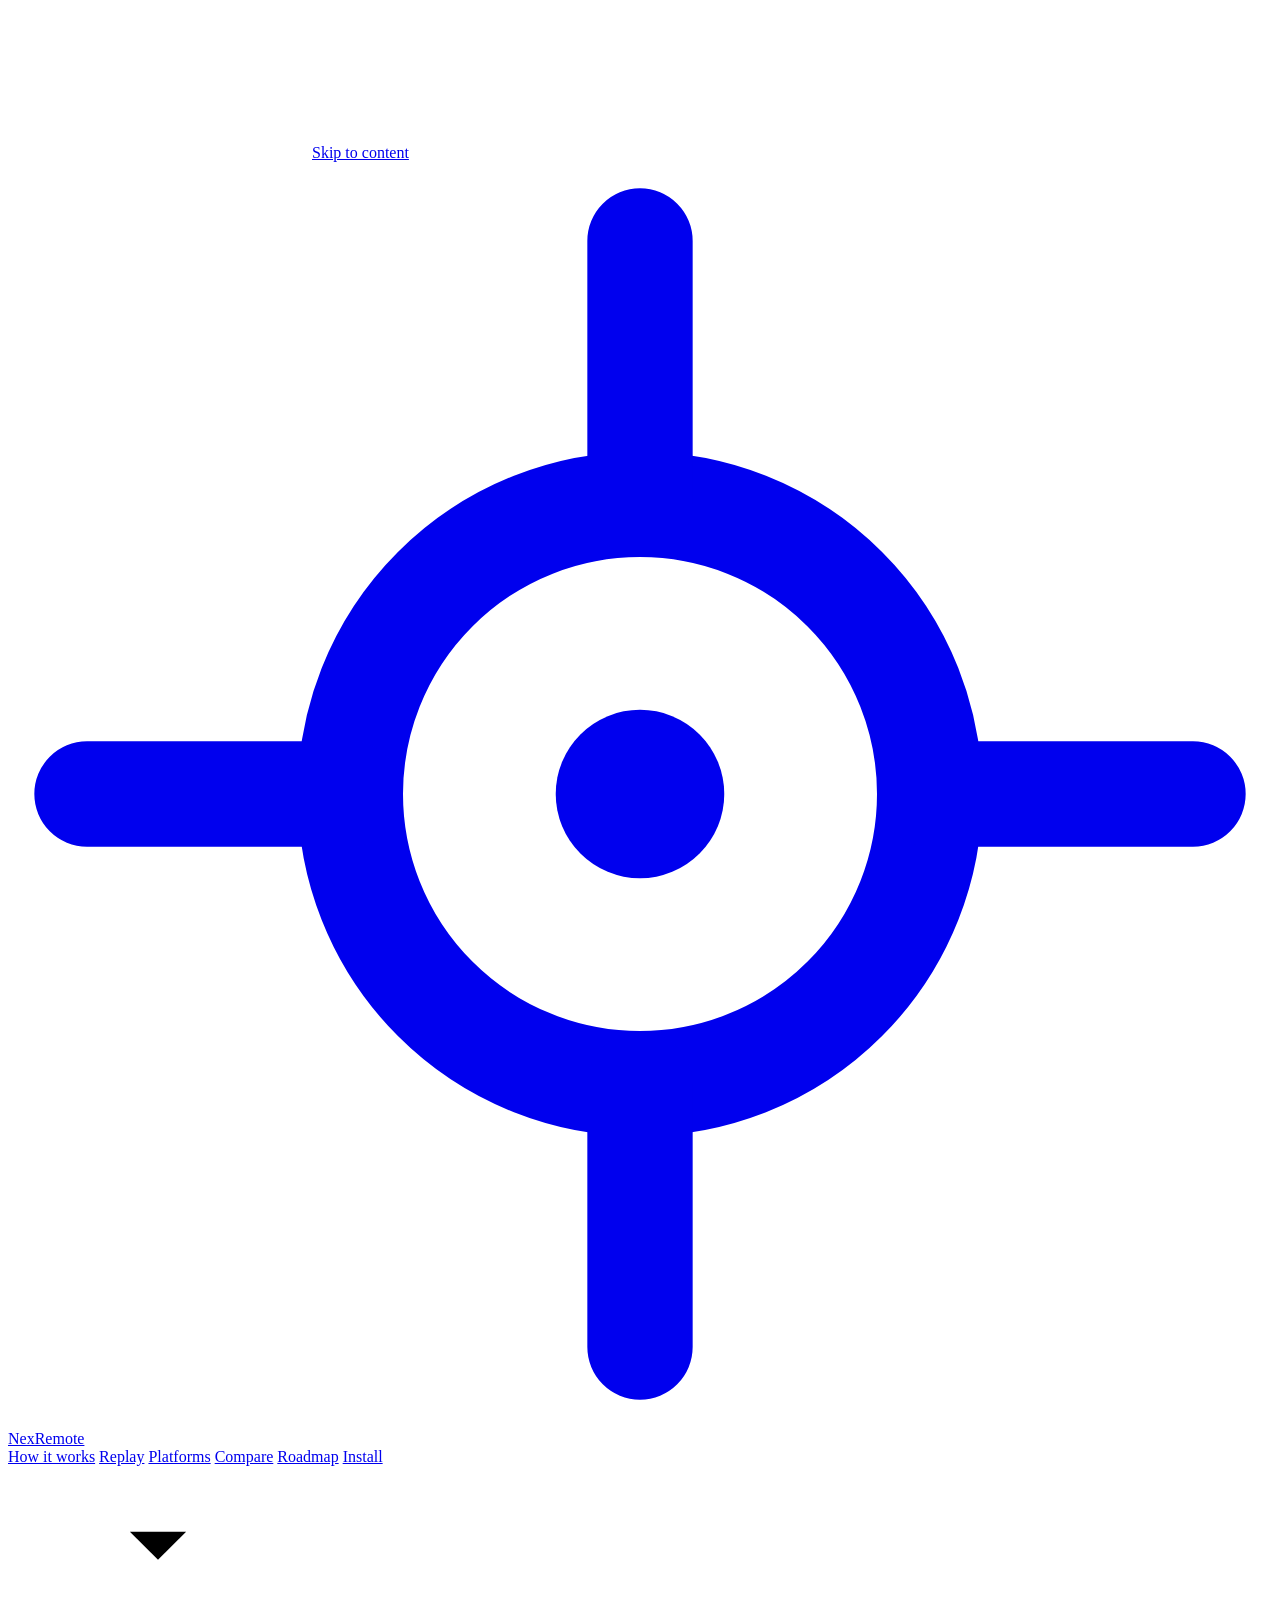
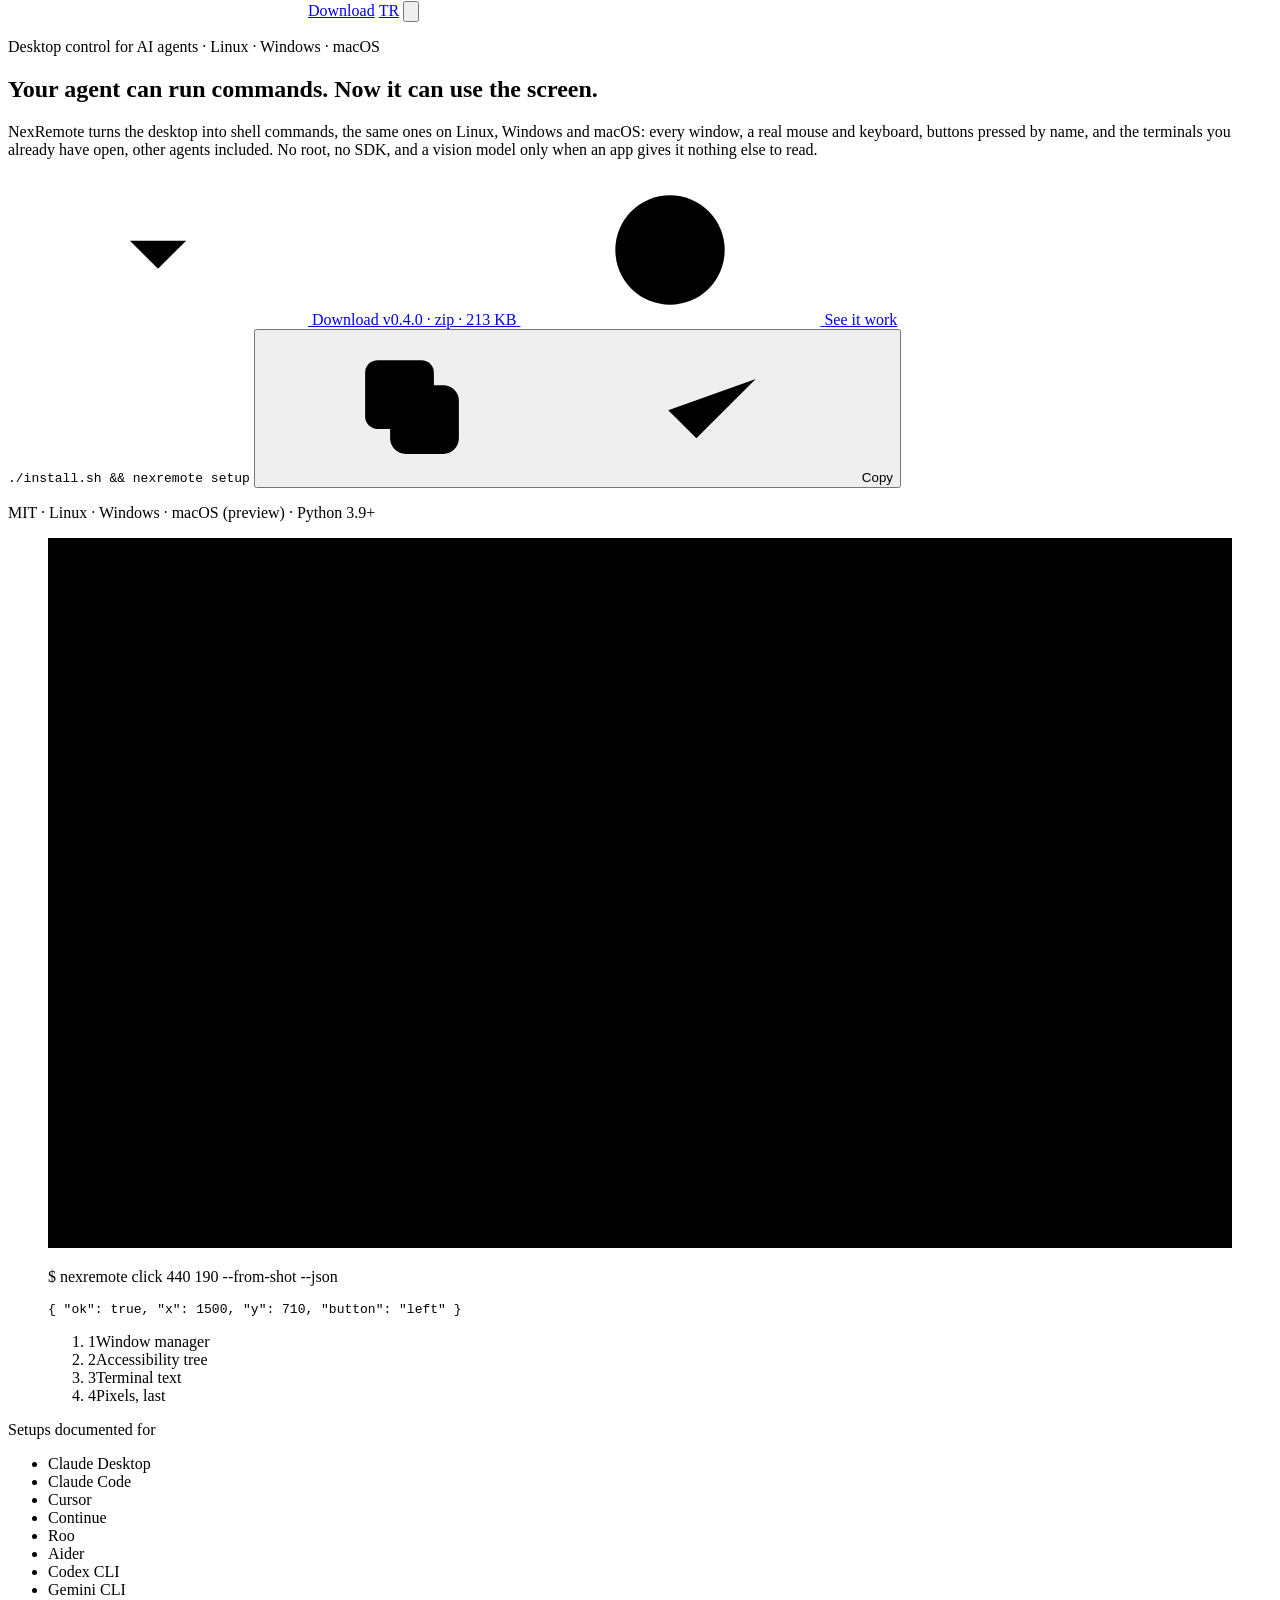
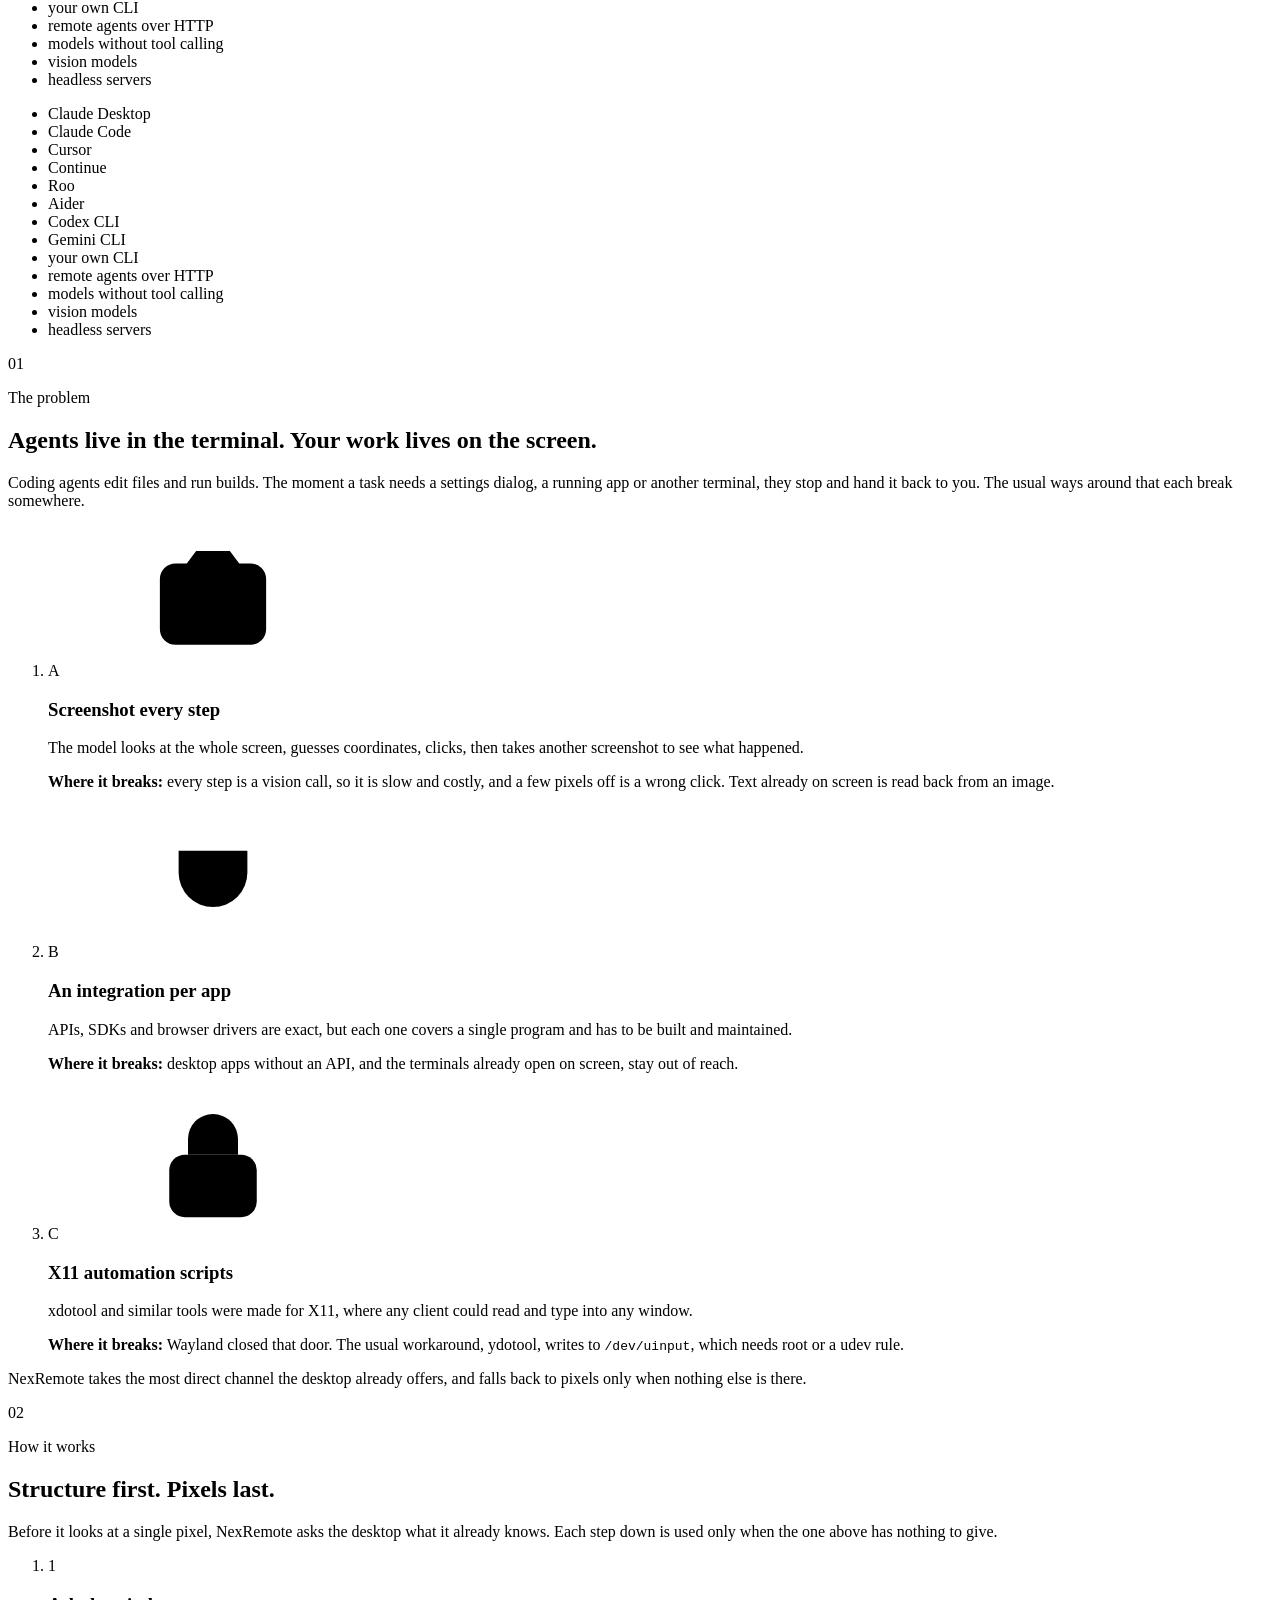
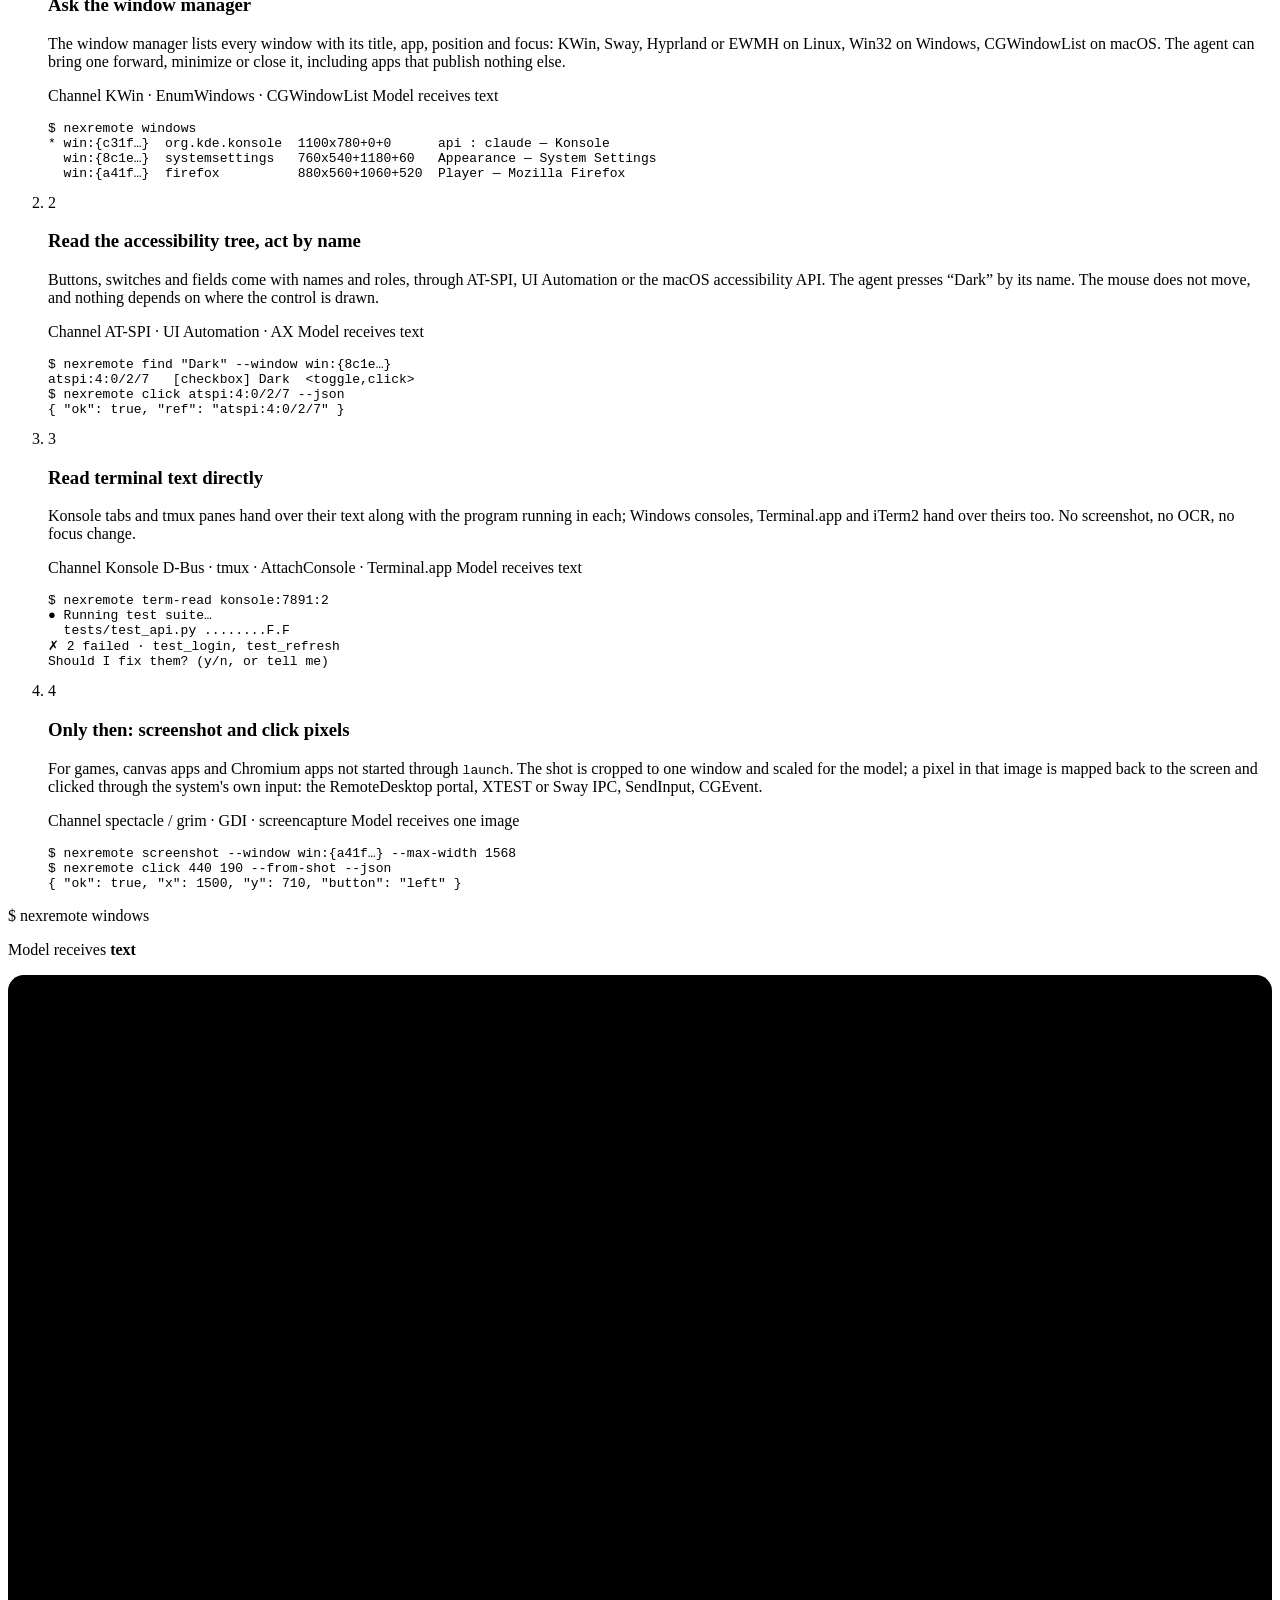
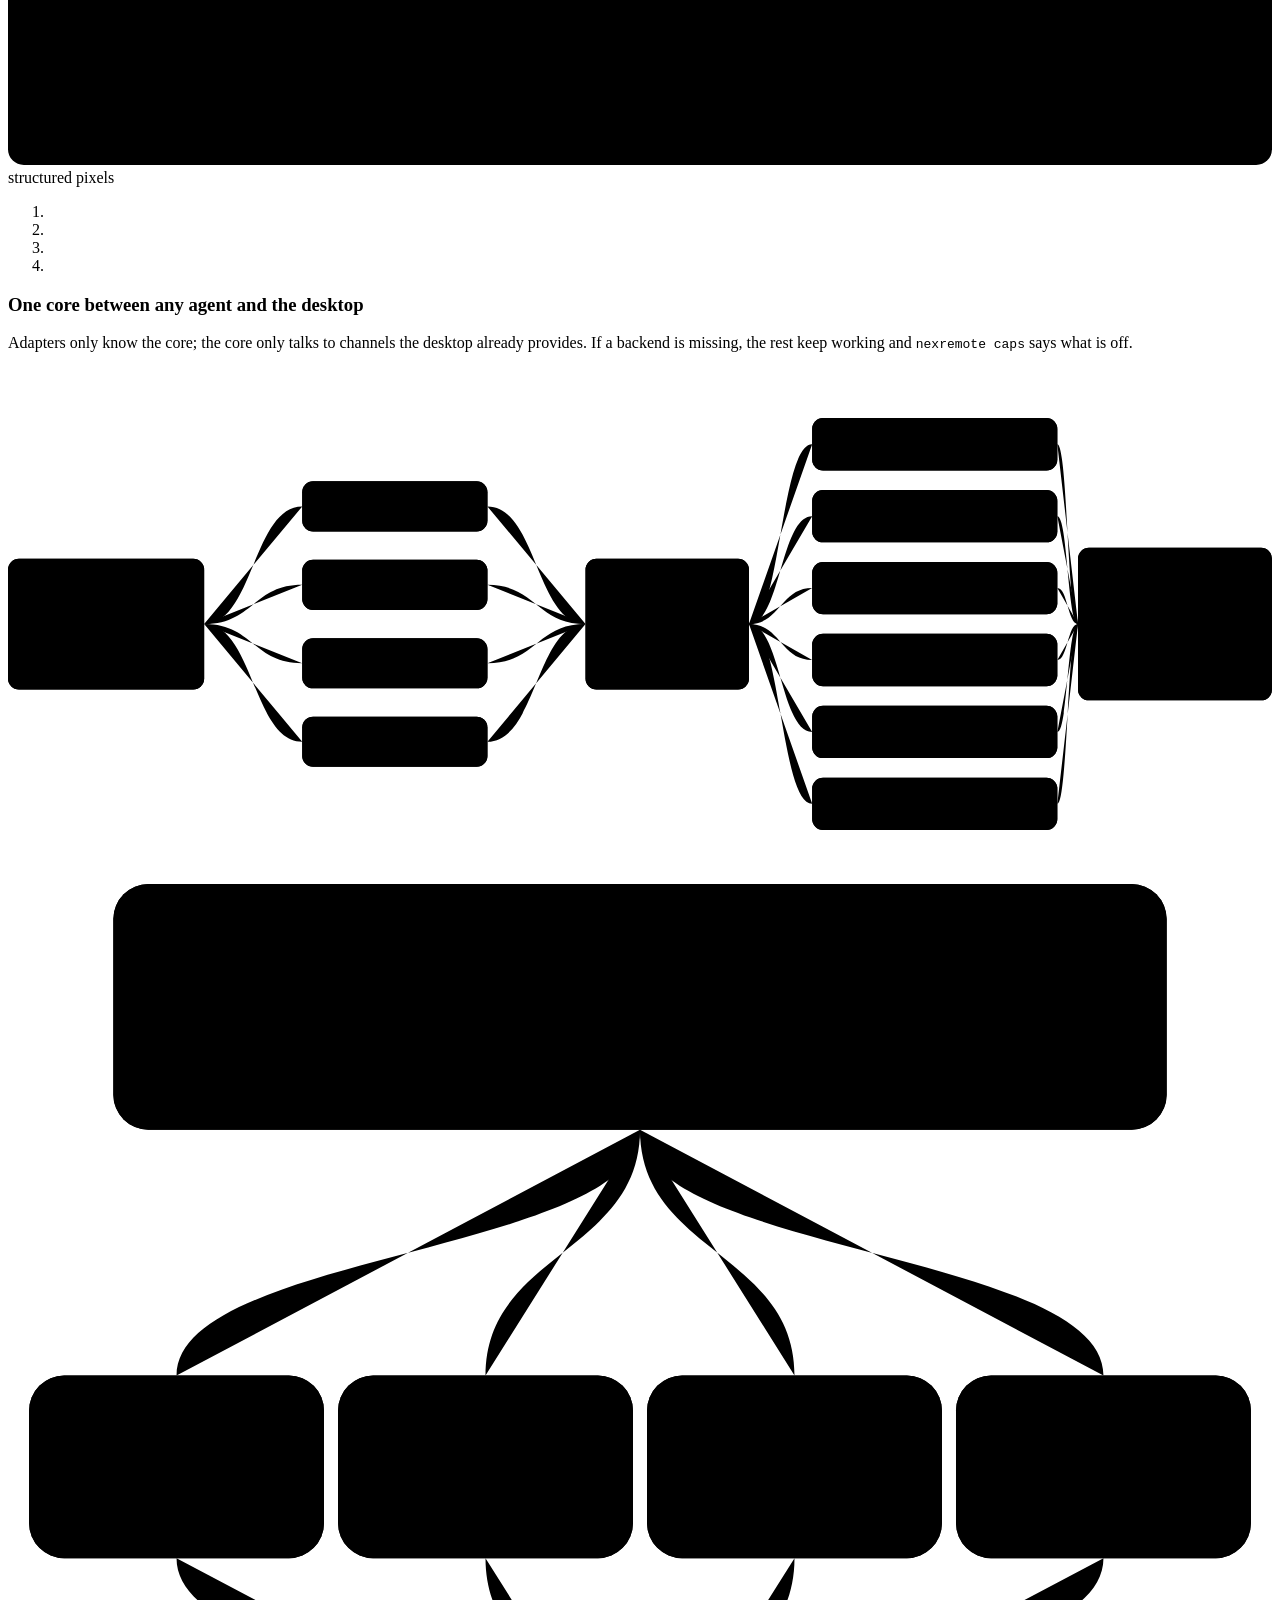
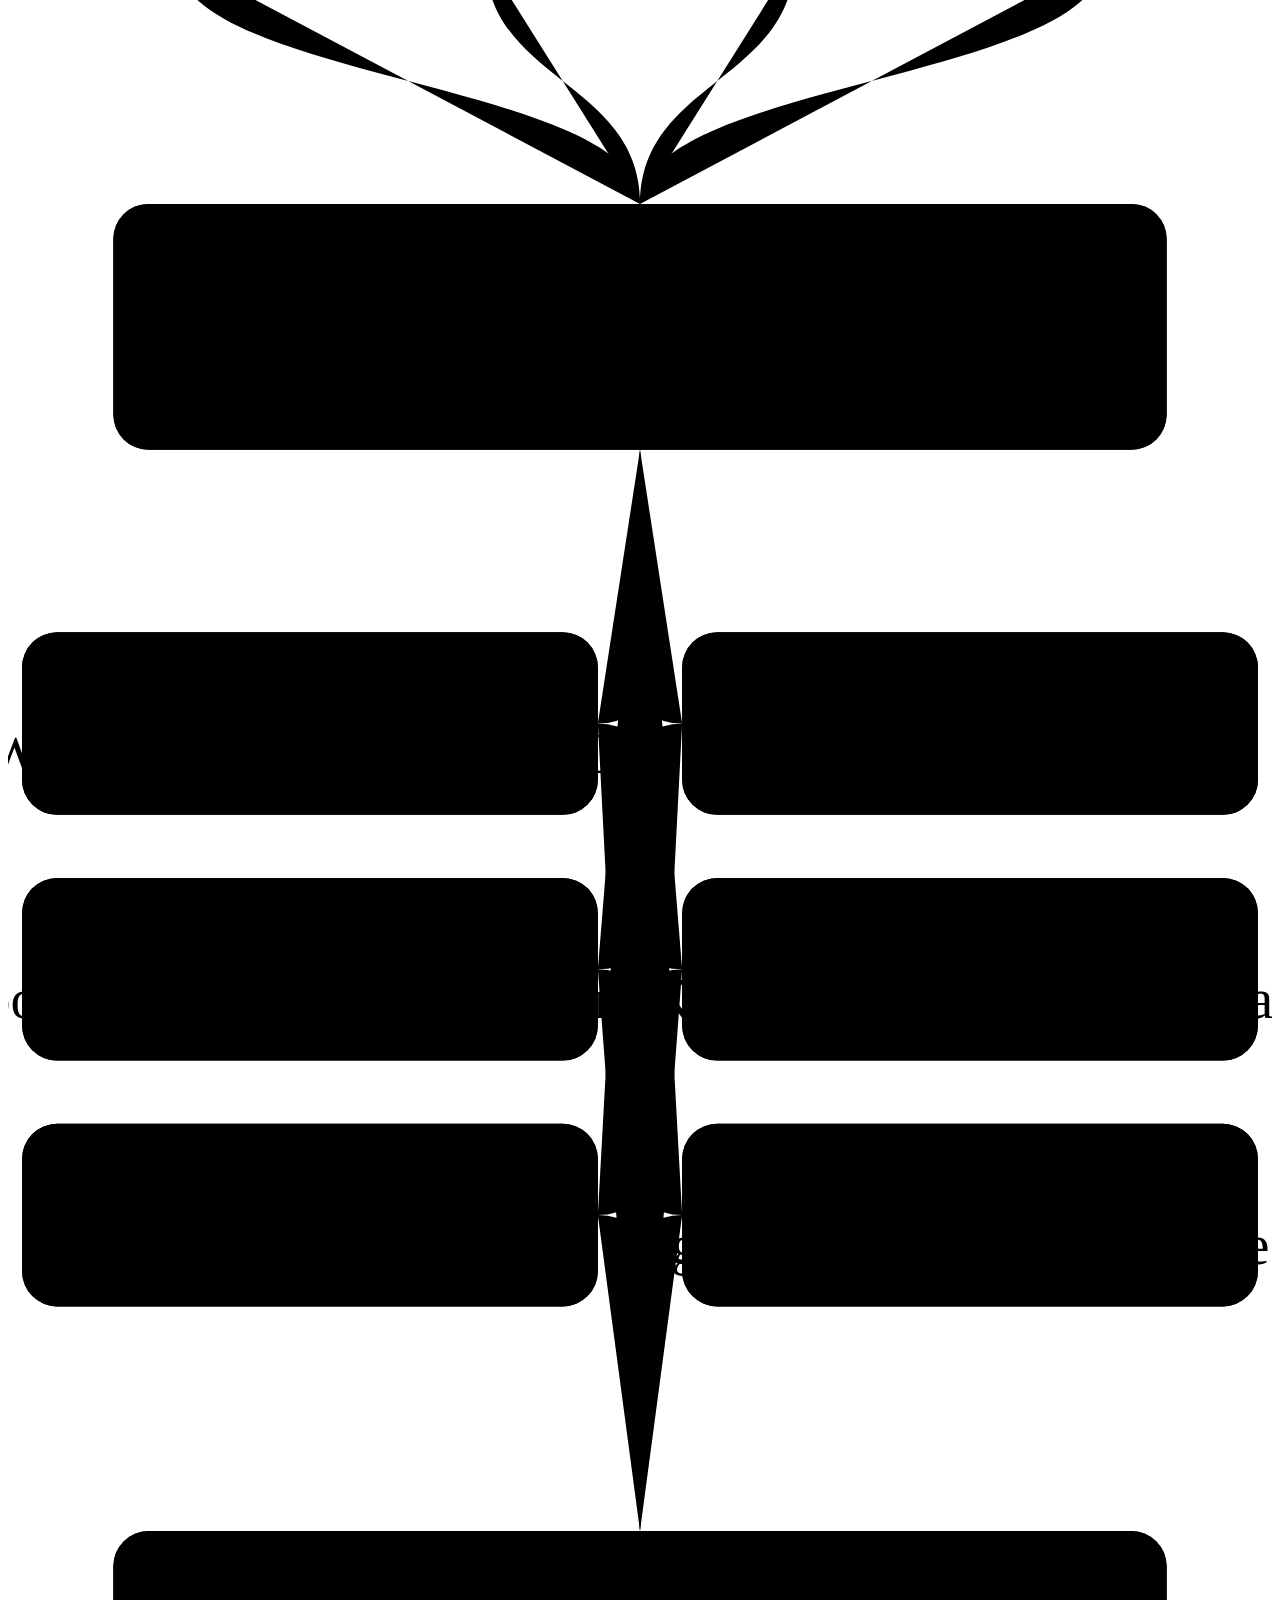
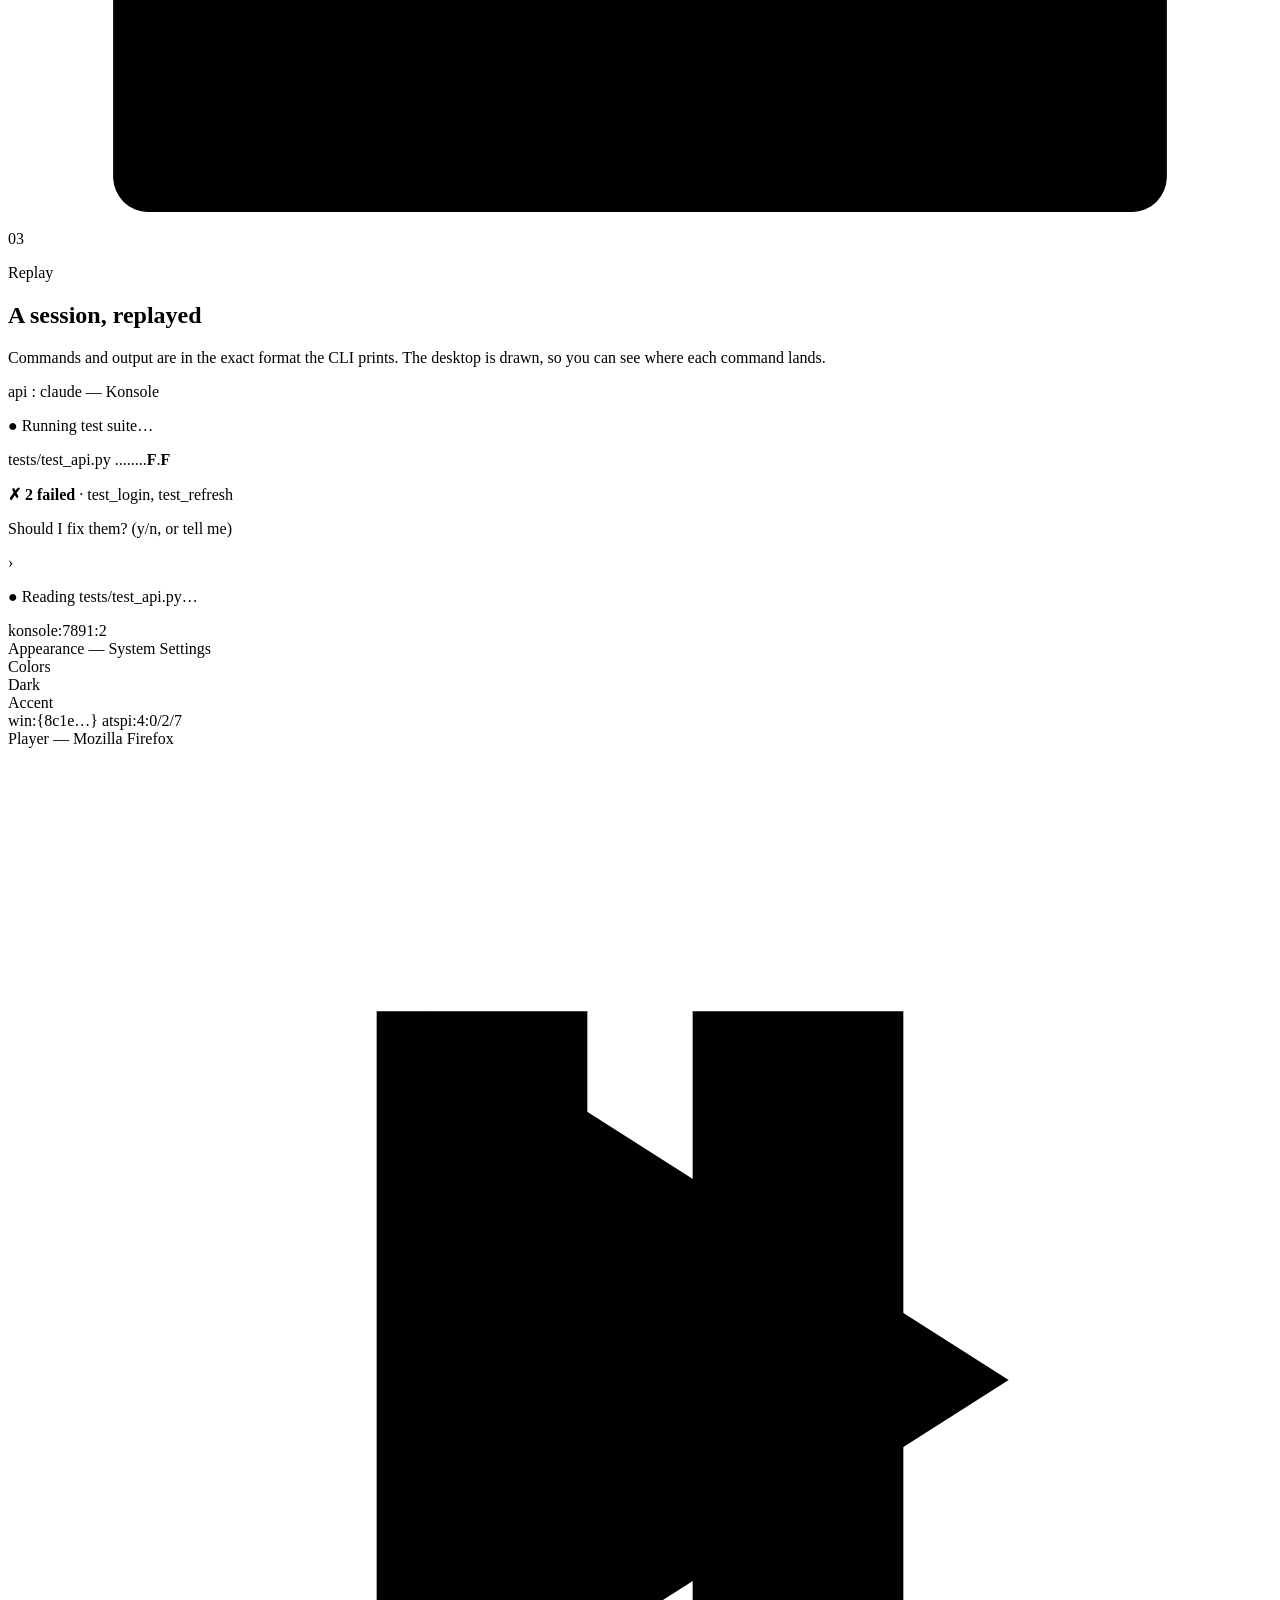
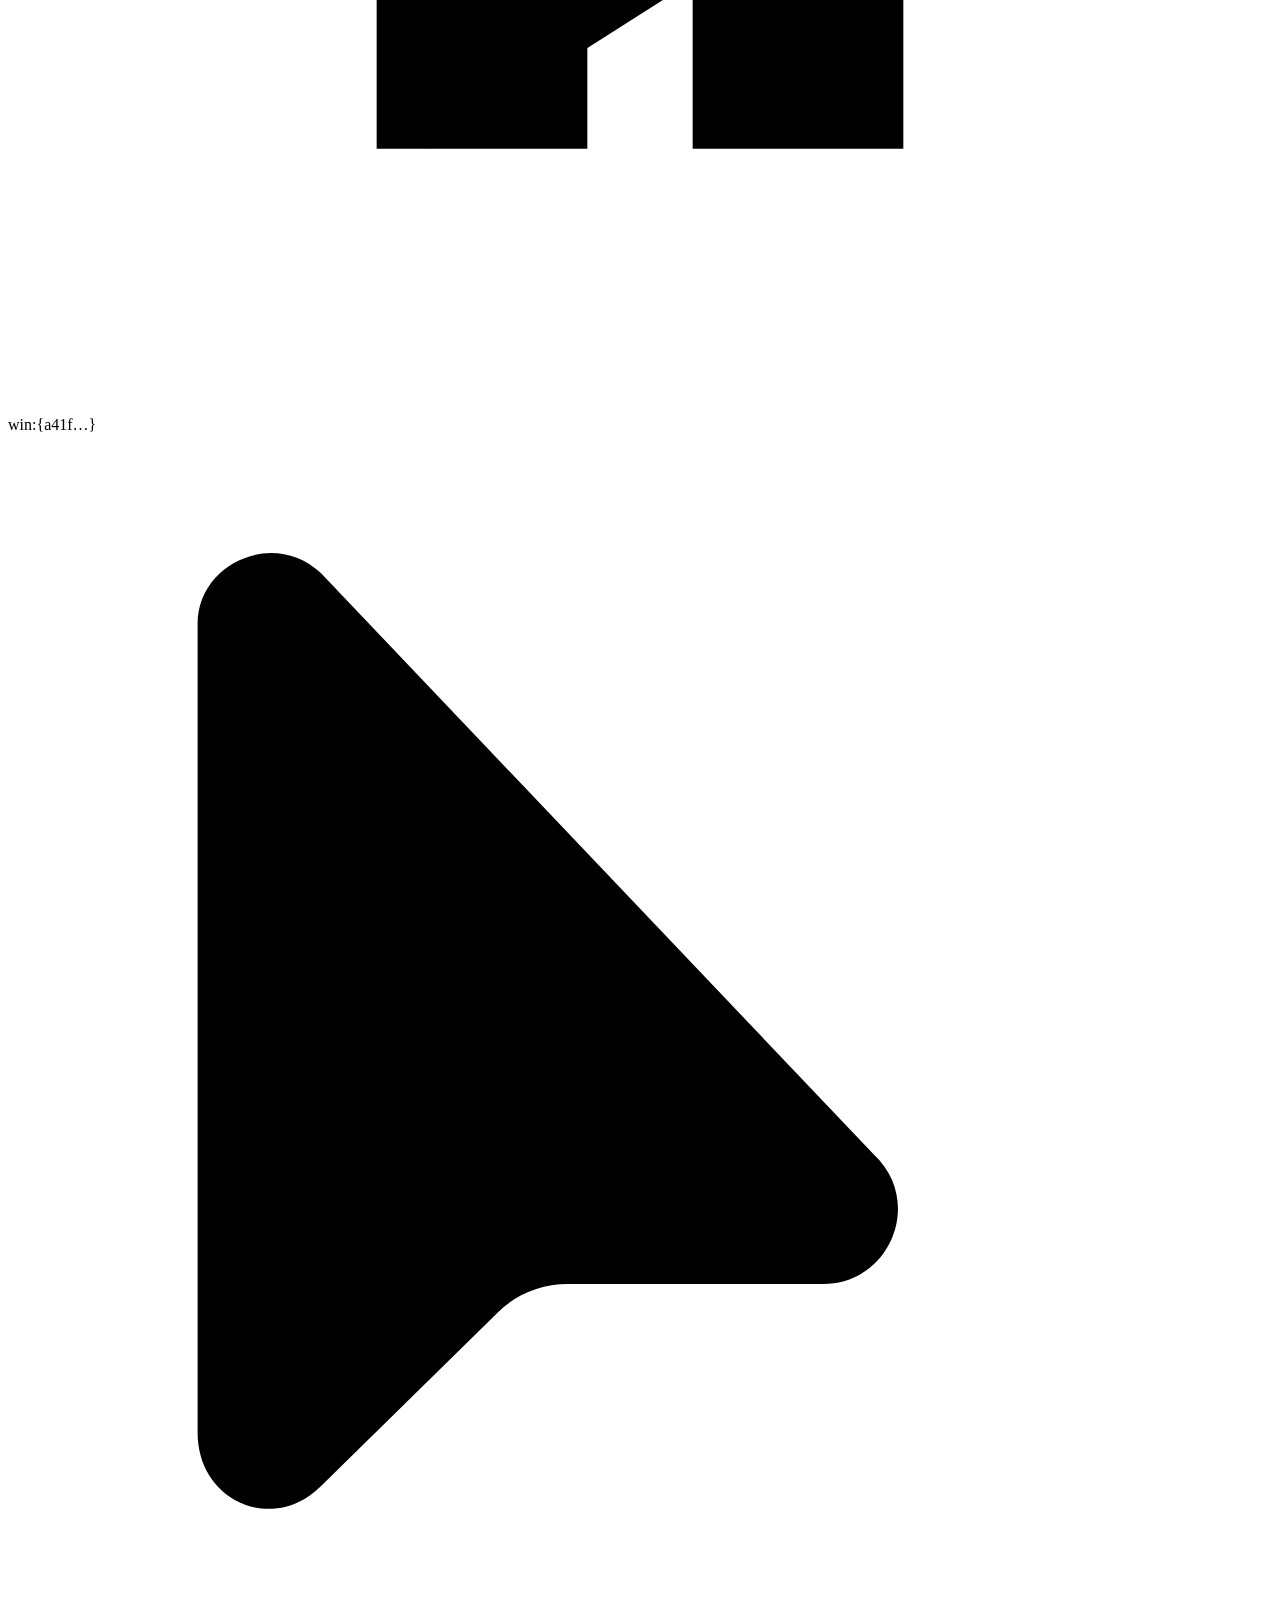
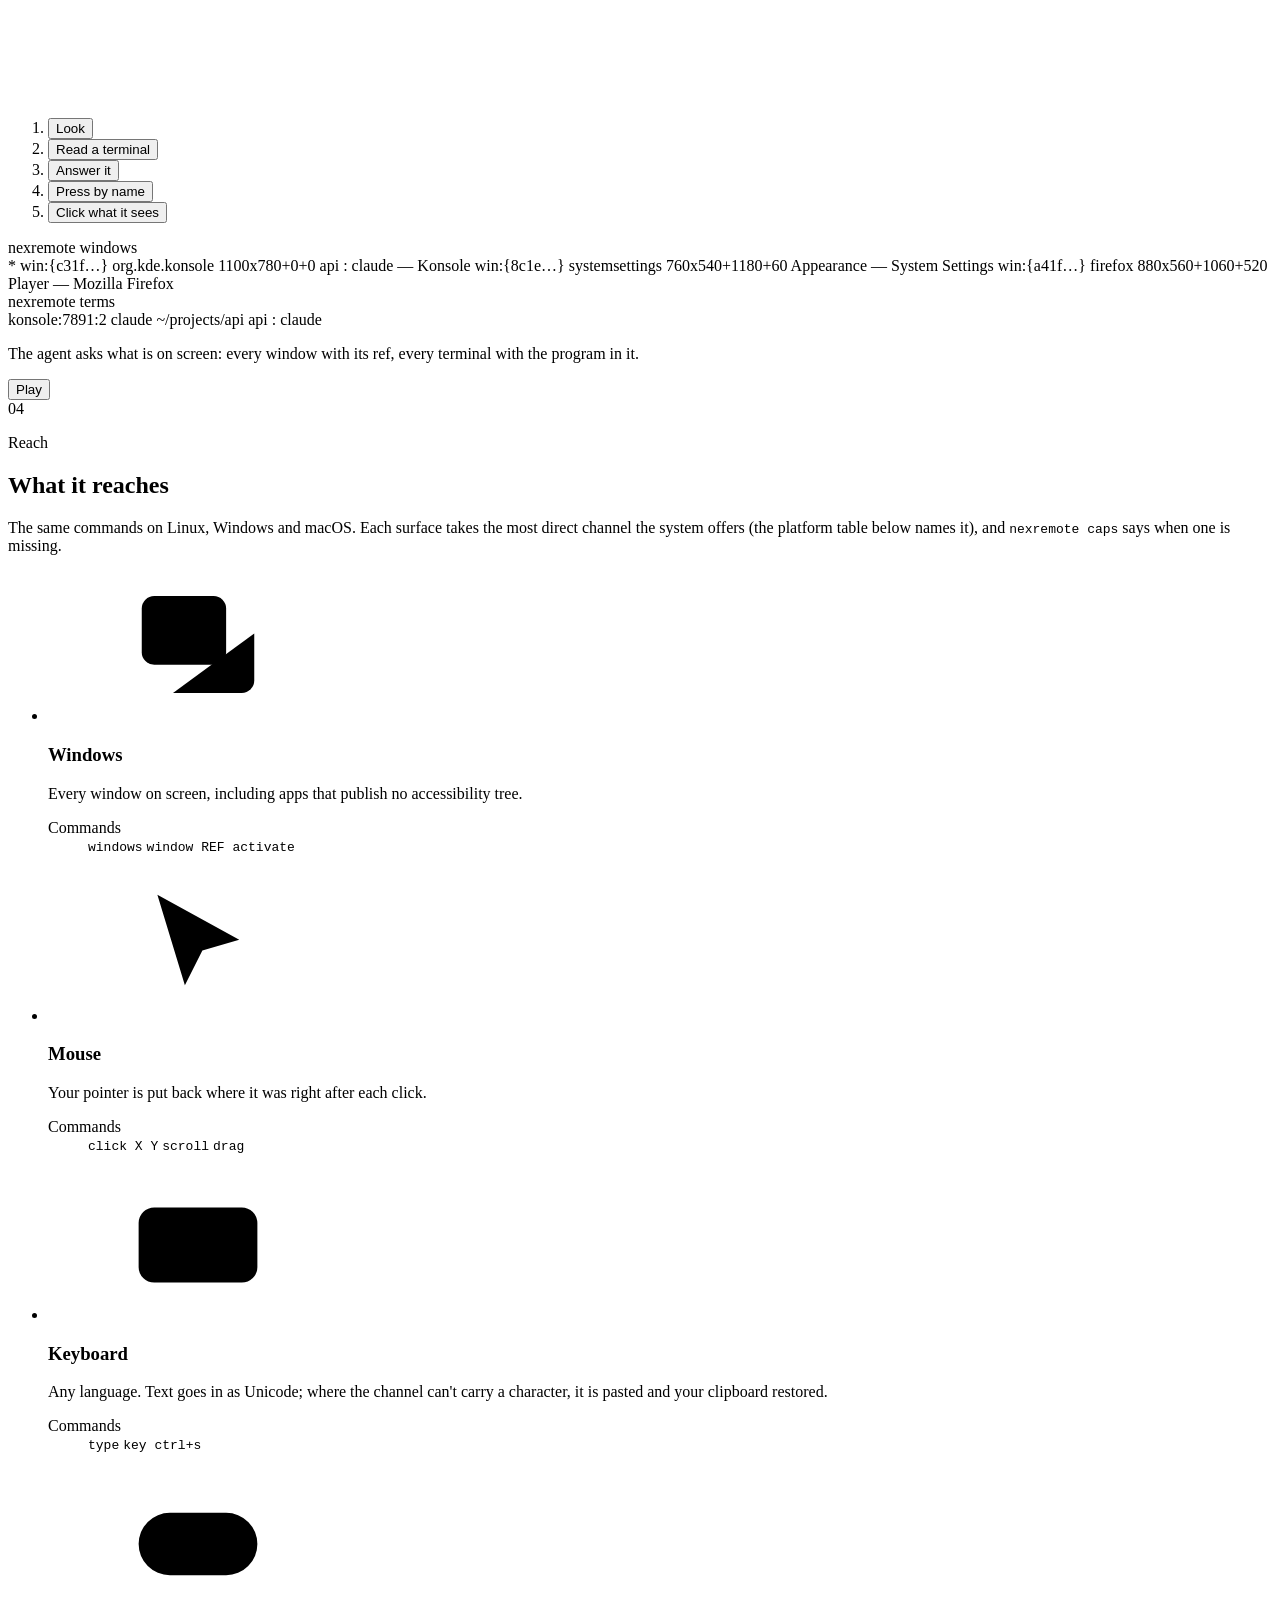
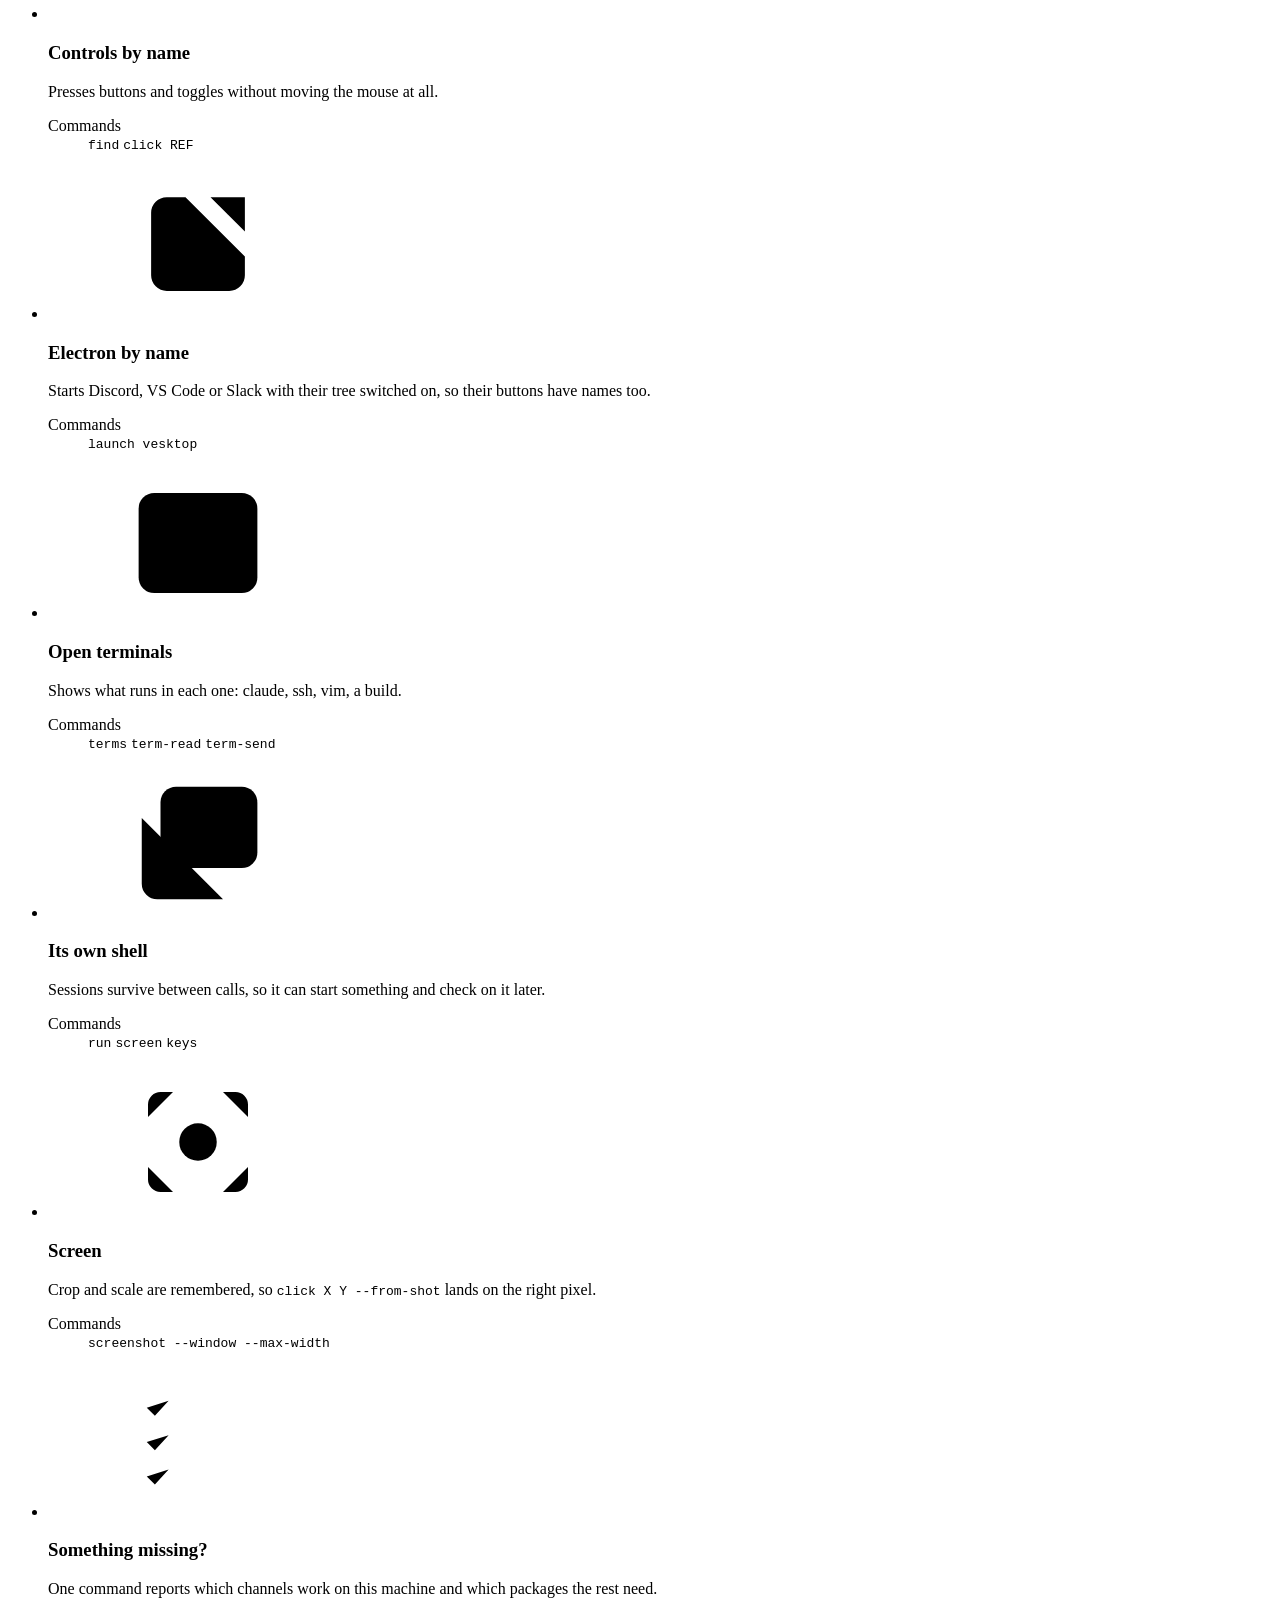
==== commit d77e09ea: "feat(site): v0.4.0 — Electron yüzey kartı, Sway gerçek bileşimci rozeti, yapılanlar bugün sütununda " ====
--- a/site/index.html
+++ b/site/index.html
@@ -16,7 +16,7 @@
 <link rel="preconnect" href="https://fonts.googleapis.com">
 <link rel="preconnect" href="https://fonts.gstatic.com" crossorigin>
 <link href="https://fonts.googleapis.com/css2?family=IBM+Plex+Mono:wght@400;500&family=Schibsted+Grotesk:wght@400;500;600;700;800&display=swap" rel="stylesheet">
-<link rel="stylesheet" href="/assets/site.css?v=0.3.0">
+<link rel="stylesheet" href="/assets/site.css?v=0.4.0">
 <script>
   // JS varsa "js" sınıfı: yalnızca o zaman, görünmeden önce gizlenecek öğeler gizlenir.
   // Tema, boyamadan önce uygulanır (yanıp sönme olmasın).
@@ -40,6 +40,7 @@
   <symbol id="i-viewfinder" viewBox="0 0 24 24"><path d="M4 8V6a2 2 0 0 1 2-2h2M16 4h2a2 2 0 0 1 2 2v2M20 16v2a2 2 0 0 1-2 2h-2M8 20H6a2 2 0 0 1-2-2v-2"/><circle cx="12" cy="12" r="3"/></symbol>
   <symbol id="i-checklist" viewBox="0 0 24 24"><path d="M10 6.5h10M10 12h10M10 17.5h10"/><path d="m3.8 6.5 1.3 1.3 2.2-2.4M3.8 12l1.3 1.3 2.2-2.4M3.8 17.5l1.3 1.3 2.2-2.4"/></symbol>
   <symbol id="i-camera" viewBox="0 0 24 24"><path d="M3.5 8.5A2.5 2.5 0 0 1 6 6h1.8l1.5-2h5.4l1.5 2H18a2.5 2.5 0 0 1 2.5 2.5v8A2.5 2.5 0 0 1 18 19H6a2.5 2.5 0 0 1-2.5-2.5z"/><circle cx="12" cy="12.5" r="3.5"/></symbol>
+  <symbol id="i-launch" viewBox="0 0 24 24"><path d="M10 4.5H7A2.5 2.5 0 0 0 4.5 7v10A2.5 2.5 0 0 0 7 19.5h10a2.5 2.5 0 0 0 2.5-2.5v-3"/><path d="M14 4.5h5.5V10M19.5 4.5 11 13"/></symbol>
   <symbol id="i-plug" viewBox="0 0 24 24"><path d="M9 3v4M15 3v4"/><path d="M6.5 7h11v3.5a5.5 5.5 0 0 1-11 0z"/><path d="M12 16v5"/></symbol>
   <symbol id="i-lock" viewBox="0 0 24 24"><rect x="5" y="10.5" width="14" height="10" rx="2.5"/><path d="M8 10.5V8a4 4 0 0 1 8 0v2.5"/><path d="M12 14.5v2"/></symbol>
   <symbol id="i-monitor" viewBox="0 0 24 24"><rect x="3" y="4" width="18" height="12" rx="2.5"/><path d="M9 20h6M12 16v4"/></symbol>
@@ -94,7 +95,7 @@
           <a class="btn btn-invert" href="/download/nexremote.zip" download data-magnet>
             <svg class="ico" aria-hidden="true"><use href="#i-download"/></svg>
             <span>Download</span>
-            <span class="btn-meta">v0.3.0 · zip · 190 KB</span>
+            <span class="btn-meta">v0.4.0 · zip · 213 KB</span>
           </a>
           <a class="btn btn-ghost" href="#replay" data-magnet>
             <svg class="ico" aria-hidden="true"><use href="#i-play"/></svg>
@@ -330,7 +331,7 @@
           <div class="rung-in" data-reveal>
             <span class="rung-n" aria-hidden="true">4</span>
             <h3>Only then: screenshot and click pixels</h3>
-            <p>For browsers, games and most Electron apps. The shot is cropped to one window and scaled for the model; a pixel in that image is mapped back to the screen and clicked through the system&#x27;s own input: the RemoteDesktop portal or XTEST, SendInput, CGEvent.</p>
+            <p>For games, canvas apps and Chromium apps not started through <code>launch</code>. The shot is cropped to one window and scaled for the model; a pixel in that image is mapped back to the screen and clicked through the system's own input: the RemoteDesktop portal, XTEST or Sway IPC, SendInput, CGEvent.</p>
             <p class="rung-meta"><span>Channel</span> spectacle / grim · GDI · screencapture <span>Model receives</span> one image</p>
 <pre class="rung-code"><code><span class="c">$</span> nexremote screenshot --window win:{a41f…} --max-width 1568
 <span class="c">$</span> nexremote click 440 190 --from-shot --json
@@ -576,6 +577,12 @@
         <dl><dt>Commands</dt><dd><code>find</code> <code>click REF</code></dd></dl>
       </li>
       <li class="surface" data-surface data-reveal data-tilt>
+        <svg class="ico ico-lg" aria-hidden="true"><use href="#i-launch"/></svg>
+        <h3>Electron by name</h3>
+        <p>Starts Discord, VS Code or Slack with their tree switched on, so their buttons have names too.</p>
+        <dl><dt>Commands</dt><dd><code>launch vesktop</code></dd></dl>
+      </li>
+      <li class="surface" data-surface data-reveal data-tilt>
         <svg class="ico ico-lg" aria-hidden="true"><use href="#i-terminal"/></svg>
         <h3>Open terminals</h3>
         <p>Shows what runs in each one: claude, ssh, vim, a build.</p>
@@ -619,7 +626,8 @@
         <ul class="envs">
           <li><span class="env-n">KDE Plasma 6 · Wayland</span><span class="tb tb-real">Real desktop</span><p>Run on a real desktop. Input tests run in a sandbox with its own D-Bus, a virtual KWin, portal and PipeWire.</p></li>
           <li><span class="env-n">X11</span><span class="tb tb-virt">Xvfb sandbox</span><p>End-to-end suite on a headless X server: XTEST input, EWMH windows, screenshots, the CLI.</p></li>
-          <li><span class="env-n">Sway · Hyprland</span><span class="tb tb-mock">Fake IPC</span><p>swaymsg and hyprctl are replaced by fakes; not yet run on a real compositor.</p></li>
+          <li><span class="env-n">Sway</span><span class="tb tb-virt">Headless Sway</span><p>A real Sway 1.10, run headless: windows, clicks and scrolling through Sway IPC, typing with wtype, screenshots with grim.</p></li>
+          <li><span class="env-n">Hyprland</span><span class="tb tb-mock">Fake IPC</span><p>hyprctl is replaced by a fake; not yet run on a real compositor.</p></li>
           <li><span class="env-n">GNOME</span><span class="tb tb-none">Untested</span><p>The portal path should work; the window list falls back to AT-SPI.</p></li>
         </ul>
       </li>
@@ -641,8 +649,8 @@
     <p class="tb-legend" data-reveal>Solid: a real desktop. Outline: a real display server, run headless or under Wine. Amber: logic checked against fakes. Dashed: not tested.</p>
 
     <div class="pm-wrap" data-reveal>
-      <p class="pm-dim">7 surfaces × 3 platforms</p>
-      <table class="pm"><caption class="sr">The channel each capability uses on Linux, Windows and macOS</caption><thead><tr><td><span class="pm-cap">Capability</span></td><th scope="col">Linux</th><th scope="col">Windows</th><th scope="col">macOS <span class="pv">Preview</span></th></tr></thead><tbody><tr><th scope="row">Every window on screen</th><td data-os="Linux"><span class="pm-ch">KWin · hyprctl · swaymsg · EWMH</span><small>GNOME: AT-SPI only</small></td><td data-os="Windows"><span class="pm-ch">EnumWindows</span></td><td data-os="macOS"><span class="pm-ch">CGWindowList + AX</span></td></tr><tr><th scope="row">Real mouse</th><td data-os="Linux"><span class="pm-ch">XTEST · RemoteDesktop portal</span></td><td data-os="Windows"><span class="pm-ch">SendInput</span></td><td data-os="macOS"><span class="pm-ch">CGEvent</span></td></tr><tr><th scope="row">Real keyboard</th><td data-os="Linux"><span class="pm-ch">XTEST · portal + clipboard</span></td><td data-os="Windows"><span class="pm-ch">SendInput (Unicode)</span></td><td data-os="macOS"><span class="pm-ch">CGEvent (Unicode)</span></td></tr><tr><th scope="row">Press a button by name</th><td data-os="Linux"><span class="pm-ch">AT-SPI</span></td><td data-os="Windows"><span class="pm-ch">UI Automation</span><small>not exercised under Wine</small></td><td data-os="macOS"><span class="pm-ch">Accessibility (AX)</span></td></tr><tr><th scope="row">Open terminals</th><td data-os="Linux"><span class="pm-ch">Konsole D-Bus, tmux</span></td><td data-os="Windows"><span class="pm-ch">console buffer (AttachConsole)</span></td><td data-os="macOS"><span class="pm-ch">Terminal.app, iTerm2, tmux</span></td></tr><tr><th scope="row">Its own terminal</th><td data-os="Linux"><span class="pm-ch">tmux / PTY</span></td><td data-os="Windows"><span class="pm-ch">cmd.exe</span></td><td data-os="macOS"><span class="pm-ch">tmux / PTY</span></td></tr><tr><th scope="row">Screenshots</th><td data-os="Linux"><span class="pm-ch">spectacle · grim · Xlib</span></td><td data-os="Windows"><span class="pm-ch">GDI</span></td><td data-os="macOS"><span class="pm-ch">screencapture</span></td></tr><tr><th scope="row">Visible agent cursor</th><td data-os="Linux"><span class="pm-ch">your cursor theme, click-through</span></td><td data-os="Windows"><span class="pm-plan"><svg class="ico" aria-hidden="true"><use href="#i-planned"/></svg>planned</span></td><td data-os="macOS"><span class="pm-plan"><svg class="ico" aria-hidden="true"><use href="#i-planned"/></svg>planned</span></td></tr></tbody></table>
+      <p class="pm-dim">8 surfaces × 3 platforms</p>
+      <table class="pm"><caption class="sr">The channel each capability uses on Linux, Windows and macOS</caption><thead><tr><td><span class="pm-cap">Capability</span></td><th scope="col">Linux</th><th scope="col">Windows</th><th scope="col">macOS <span class="pv">Preview</span></th></tr></thead><tbody><tr><th scope="row">Every window on screen</th><td data-os="Linux"><span class="pm-ch">KWin · hyprctl · swaymsg · EWMH</span><small>GNOME: AT-SPI only</small></td><td data-os="Windows"><span class="pm-ch">EnumWindows</span></td><td data-os="macOS"><span class="pm-ch">CGWindowList + AX</span></td></tr><tr><th scope="row">Real mouse</th><td data-os="Linux"><span class="pm-ch">XTEST · RemoteDesktop portal · Sway IPC</span></td><td data-os="Windows"><span class="pm-ch">SendInput</span></td><td data-os="macOS"><span class="pm-ch">CGEvent</span></td></tr><tr><th scope="row">Real keyboard</th><td data-os="Linux"><span class="pm-ch">XTEST · portal + clipboard · wtype</span></td><td data-os="Windows"><span class="pm-ch">SendInput (Unicode)</span></td><td data-os="macOS"><span class="pm-ch">CGEvent (Unicode)</span></td></tr><tr><th scope="row">Press a button by name</th><td data-os="Linux"><span class="pm-ch">AT-SPI</span></td><td data-os="Windows"><span class="pm-ch">UI Automation</span><small>not exercised under Wine</small></td><td data-os="macOS"><span class="pm-ch">Accessibility (AX)</span></td></tr><tr><th scope="row">Electron and Chromium with their tree on</th><td data-os="Linux"><span class="pm-ch">flag + environment</span></td><td data-os="Windows"><span class="pm-ch">flag</span></td><td data-os="macOS"><span class="pm-ch">flag</span></td></tr><tr><th scope="row">Open terminals</th><td data-os="Linux"><span class="pm-ch">Konsole D-Bus, tmux</span></td><td data-os="Windows"><span class="pm-ch">console buffer (AttachConsole)</span></td><td data-os="macOS"><span class="pm-ch">Terminal.app, iTerm2, tmux</span></td></tr><tr><th scope="row">Its own terminal</th><td data-os="Linux"><span class="pm-ch">tmux / PTY</span></td><td data-os="Windows"><span class="pm-ch">cmd.exe</span></td><td data-os="macOS"><span class="pm-ch">tmux / PTY</span></td></tr><tr><th scope="row">Screenshots</th><td data-os="Linux"><span class="pm-ch">spectacle · grim · Xlib</span></td><td data-os="Windows"><span class="pm-ch">GDI</span></td><td data-os="macOS"><span class="pm-ch">screencapture</span></td></tr><tr><th scope="row">Visible agent cursor</th><td data-os="Linux"><span class="pm-ch">your cursor theme, click-through</span></td><td data-os="Windows"><span class="pm-plan"><svg class="ico" aria-hidden="true"><use href="#i-planned"/></svg>planned</span></td><td data-os="macOS"><span class="pm-plan"><svg class="ico" aria-hidden="true"><use href="#i-planned"/></svg>planned</span></td></tr></tbody></table>
       <p class="pm-src">Channels are read from the project README when this page is built.</p>
     </div>
   </div>
@@ -684,7 +692,7 @@
       <span class="bignum bignum-inline" aria-hidden="true">07</span>
       <p class="kicker">Last resort</p>
       <h2 id="pixels-h" class="big">When an app has nothing to read, it looks.</h2>
-      <p>Browsers, games and most Electron apps publish no controls. Take a screenshot cropped to one window and scaled for the model; it clicks on pixels in that image and NexRemote converts them back to the screen.</p>
+      <p>Games, canvas apps and Chromium apps started without <code>nexremote launch</code> publish no controls. Take a screenshot cropped to one window and scaled for the model; it clicks on pixels in that image and NexRemote converts them back to the screen.</p>
       <pre class="formula"><code>screen = origin + image ÷ scale
 (3000, 0) + (412, 230) ÷ 0.8333 = (3494, 276)</code></pre>
     </div>
@@ -795,16 +803,16 @@
     <div class="sec-head" data-reveal>
       <span class="bignum" aria-hidden="true" data-parallax>09</span>
       <div><p class="kicker">Numbers</p><h2 id="numbers-h" class="big">By the numbers</h2></div>
-      <p>Counted from the v0.3.0 source every time this page is built. No estimates, no projections.</p>
+      <p>Counted from the v0.4.0 source every time this page is built. No estimates, no projections.</p>
     </div>
     <dl class="stats" data-stagger>
-      <div class="stat" data-reveal><dt>MCP tools</dt><dd data-count="21">21</dd></div>
-      <div class="stat" data-reveal><dt>CLI commands</dt><dd data-count="26">26</dd></div>
+      <div class="stat" data-reveal><dt>MCP tools</dt><dd data-count="22">22</dd></div>
+      <div class="stat" data-reveal><dt>CLI commands</dt><dd data-count="27">27</dd></div>
       <div class="stat" data-reveal><dt>ways to plug in: shell, MCP, HTTP, text loop</dt><dd data-count="4">4</dd></div>
-      <div class="stat" data-reveal><dt>desktop surfaces it reaches</dt><dd data-count="7">7</dd></div>
+      <div class="stat" data-reveal><dt>desktop surfaces it reaches</dt><dd data-count="8">8</dd></div>
       <div class="stat" data-reveal><dt>harness setups documented</dt><dd data-count="11">11</dd></div>
-      <div class="stat" data-reveal><dt>test suites, 2 of them in a throwaway desktop</dt><dd data-count="10">10</dd></div>
-      <div class="stat stat-wide" data-reveal><dt>lines of Python, core and adapters</dt><dd data-count="9929">9,929</dd></div>
+      <div class="stat" data-reveal><dt>test suites, 4 of them in a throwaway desktop</dt><dd data-count="13">13</dd></div>
+      <div class="stat stat-wide" data-reveal><dt>lines of Python, core and adapters</dt><dd data-count="10410">10,410</dd></div>
       <div class="stat stat-zero" data-reveal><dt>root or admin rights needed</dt><dd data-count="0">0</dd></div>
     </dl>
   </div>
@@ -848,16 +856,20 @@
     </div>
     <div class="track">
       <div class="track-col" data-reveal>
-        <h3 class="track-h"><svg class="ico" aria-hidden="true"><use href="#i-yes"/></svg>In v0.3.0 today</h3>
+        <h3 class="track-h"><svg class="ico" aria-hidden="true"><use href="#i-yes"/></svg>In v0.4.0 today</h3>
         <ul class="track-list done" data-stagger>
           <li data-reveal>KDE Plasma: every window through KWin scripting, mouse and keyboard through the RemoteDesktop portal, approved once</li>
-          <li data-reveal>X11 (XTEST, EWMH), Sway and Hyprland (their own IPC) behind the same commands</li>
+          <li data-reveal>X11 (XTEST, EWMH), Sway and Hyprland (their own IPC) behind the same commands; on Sway the mouse needs no extra package</li>
           <li data-reveal>Reading and typing into open Konsole tabs and tmux panes</li>
-          <li data-reveal>21 MCP tools, 26 CLI commands, an HTTP API and a text loop for models without tool calling</li>
+          <li data-reveal>22 MCP tools, 27 CLI commands, an HTTP API and a text loop for models without tool calling</li>
           <li data-reveal>Windows: Win32 windows, Unicode input through SendInput, GDI screenshots, UI Automation, reading and typing into open consoles</li>
           <li data-reveal>macOS preview: Quartz input, CGWindowList windows, the accessibility tree, Terminal.app, iTerm2 and tmux</li>
+          <li data-reveal>Electron and Chromium apps by name: <code>nexremote launch vesktop</code> starts them with their tree switched on</li>
+          <li data-reveal>A compact tree: hidden items and empty wrappers left out, and every control carries the ref to click it</li>
+          <li data-reveal>Windows, terminals and the accessibility tree as live MCP resources</li>
+          <li data-reveal>A user service for the HTTP adapter, with a token file and TLS, to drive another machine</li>
           <li data-reveal>A pip package: <code>pip install .[all]</code> on Linux, Windows and macOS</li>
-          <li data-reveal>Input tests in an isolated sandbox desktop, X11 in Xvfb, Windows under Wine</li>
+          <li data-reveal>Input tests in an isolated sandbox desktop, X11 in Xvfb, Sway on a headless compositor, Windows under Wine</li>
         </ul>
       </div>
       <div class="track-col" data-reveal>
@@ -865,10 +877,7 @@
         <ul class="track-list next" data-stagger>
           <li data-reveal><strong>Real Windows and Mac hardware.</strong> Run the suites on Windows 10 and 11 and on a Mac, then drop the preview label.</li>
           <li data-reveal><strong>Agent cursor on Windows and macOS.</strong> The visible pointer that shows where the agent is acting, drawn from your own cursor theme, exists only on Linux today.</li>
-          <li data-reveal><strong>Electron accessibility wrapper.</strong> Start Electron apps with <code>--force-renderer-accessibility</code> automatically, so their buttons can be pressed by name instead of by pixel.</li>
-          <li data-reveal><strong>GNOME, and real Sway and Hyprland.</strong> Test the portal path and the window list on GNOME, and run Sway and Hyprland on a real compositor instead of fake IPC.</li>
-          <li data-reveal><strong>Remote deployment.</strong> Ship the HTTP adapter with a service unit for running it on another machine.</li>
-          <li data-reveal><strong>Live window tree over MCP.</strong> Serve the window list and accessibility tree as MCP resources, alongside the tools.</li>
+          <li data-reveal><strong>GNOME and a real Hyprland.</strong> Test the portal path and the window list on GNOME, and run Hyprland on a real compositor instead of fake IPC.</li>
         </ul>
       </div>
     </div>
@@ -897,7 +906,7 @@
 nexremote observe --json</code></pre>
       </div>
       <div class="panel" role="tabpanel" id="p-mcp" aria-labelledby="tab-mcp" tabindex="0" hidden>
-        <p>21 tools over stdio for Claude Code, Claude Desktop, Cursor and other MCP clients. Screenshots come back as images the model can look at.</p>
+        <p>22 tools over stdio for Claude Code, Claude Desktop, Cursor and other MCP clients. Screenshots come back as images the model can look at.</p>
 <pre><code>claude mcp add nexremote -- ~/bin/nexremote-mcp</code></pre>
       </div>
       <div class="panel" role="tabpanel" id="p-http" aria-labelledby="tab-http" tabindex="0" hidden>
@@ -926,18 +935,18 @@
       <div data-reveal><dt><svg class="ico" aria-hidden="true"><use href="#i-shield"/></svg>Asks once</dt><dd>On Wayland the desktop shows a remote-control dialog the first time; tick <em>Allow restoring</em> and it won't ask again (delete <code>~/.config/nexremote/portal.json</code> to take it back). On macOS you allow Accessibility and Screen Recording once. Windows and X11 don't ask.</dd></div>
       <div data-reveal><dt><svg class="ico" aria-hidden="true"><use href="#i-pointer"/></svg>Gives your pointer back</dt><dd>There is one pointer. A click borrows it and puts it back where it was.</dd></div>
       <div data-reveal><dt><svg class="ico" aria-hidden="true"><use href="#i-lock"/></svg>No root, no admin</dt><dd>No <code>/dev/uinput</code>, no driver, no service running as another user. On Windows it runs as you; windows running as administrator stay out of reach unless NexRemote is elevated too.</dd></div>
-      <div data-reveal><dt><svg class="ico" aria-hidden="true"><use href="#i-globe"/></svg>Closed to the network</dt><dd>The HTTP adapter will not listen beyond localhost without a token.</dd></div>
+      <div data-reveal><dt><svg class="ico" aria-hidden="true"><use href="#i-globe"/></svg>Closed to the network</dt><dd>The HTTP adapter will not listen beyond localhost without a token of at least 24 characters. The token can live in a file instead of the command line, and traffic can run over TLS.</dd></div>
       <div data-reveal><dt><svg class="ico" aria-hidden="true"><use href="#i-flask"/></svg>Tested where it can&#x27;t hurt you</dt><dd>Input tests run in a throwaway desktop with its own D-Bus, a virtual KWin, its own portal and PipeWire. X11 runs in Xvfb, Windows in its own Wine prefix on a headless display.</dd></div>
     </dl>
     <div class="limits" data-reveal>
       <h3>Limits</h3>
       <ul>
-        <li>Linux: KDE Plasma 6 on Wayland is tested on a real desktop, X11 on a real X server (Xvfb), Sway and Hyprland with fake IPC. On GNOME the window list falls back to AT-SPI only.</li>
+        <li>Linux: KDE Plasma 6 on Wayland is tested on a real desktop, X11 on a real X server (Xvfb), Sway on a real headless compositor, Hyprland with fake IPC. On GNOME the window list falls back to AT-SPI only.</li>
         <li>Windows: tested on Wine 10, not yet on real Windows 10 or 11. Wine&#x27;s UI Automation can&#x27;t walk the control tree, so click by name is untested there. Windows running as administrator are reachable only when NexRemote runs as administrator too (UIPI).</li>
         <li>macOS: the code is written and its logic tested against a fake Quartz, but it has not yet been verified on a real Mac. It ships as a preview.</li>
         <li>Konsole exposes the visible screen only. For scrollback, run the agent in tmux.</li>
-        <li>Browsers and Electron apps mostly publish no tree; they are driven by screenshot and coordinates.</li>
-        <li>The visible agent cursor is Linux-only for now.</li>
+        <li>Electron and Chromium apps publish their tree only when started with <code>--force-renderer-accessibility</code>. <code>nexremote launch</code> adds it, but an app that is already running has to be restarted. Games and canvas apps are driven by screenshot and coordinates.</li>
+        <li>The visible agent cursor needs X11 or XWayland, so it is Linux-only and does not show on Sway without XWayland.</li>
       </ul>
     </div>
   </div>
@@ -963,7 +972,7 @@
           <li>
             <h3>Download and unpack</h3>
             <div class="copyline"><code id="cmd-l1">unzip nexremote.zip &amp;&amp; cd nexremote</code><button class="copy" type="button" data-copy="#cmd-l1" data-done="Copied"><span class="copy-ico" aria-hidden="true"><svg class="ico i1"><use href="#i-copy"/></svg><svg class="ico i2"><use href="#i-check"/></svg></span><span data-label>Copy</span></button></div>
-            <p><a href="/download/nexremote.zip" download>nexremote.zip</a> (190 KB) · <a href="/download/nexremote.tar.gz" download>nexremote.tar.gz</a> (155 KB)</p>
+            <p><a href="/download/nexremote.zip" download>nexremote.zip</a> (213 KB) · <a href="/download/nexremote.tar.gz" download>nexremote.tar.gz</a> (173 KB)</p>
           </li>
           <li>
             <h3>Install the commands</h3>
@@ -984,7 +993,7 @@
           <li>
             <h3>Download and unpack</h3>
             <div class="copyline"><code id="cmd-w1">Expand-Archive nexremote.zip -DestinationPath .; cd nexremote</code><button class="copy" type="button" data-copy="#cmd-w1" data-done="Copied"><span class="copy-ico" aria-hidden="true"><svg class="ico i1"><use href="#i-copy"/></svg><svg class="ico i2"><use href="#i-check"/></svg></span><span data-label>Copy</span></button></div>
-            <p><a href="/download/nexremote.zip" download>nexremote.zip</a> (190 KB)</p>
+            <p><a href="/download/nexremote.zip" download>nexremote.zip</a> (213 KB)</p>
           </li>
           <li>
             <h3>Install with pip</h3>
@@ -1005,7 +1014,7 @@
           <li>
             <h3>Download and unpack</h3>
             <div class="copyline"><code id="cmd-m1">unzip nexremote.zip &amp;&amp; cd nexremote</code><button class="copy" type="button" data-copy="#cmd-m1" data-done="Copied"><span class="copy-ico" aria-hidden="true"><svg class="ico i1"><use href="#i-copy"/></svg><svg class="ico i2"><use href="#i-check"/></svg></span><span data-label>Copy</span></button></div>
-            <p><a href="/download/nexremote.zip" download>nexremote.zip</a> (190 KB) · <a href="/download/nexremote.tar.gz" download>nexremote.tar.gz</a> (155 KB)</p>
+            <p><a href="/download/nexremote.zip" download>nexremote.zip</a> (213 KB) · <a href="/download/nexremote.tar.gz" download>nexremote.tar.gz</a> (173 KB)</p>
           </li>
           <li>
             <h3>Install with pip</h3>
@@ -1036,7 +1045,7 @@
           <a class="btn btn-invert" href="/download/nexremote.zip" download data-magnet>
             <svg class="ico" aria-hidden="true"><use href="#i-download"/></svg>
             <span>Download</span>
-            <span class="btn-meta">v0.3.0 · zip · 190 KB</span>
+            <span class="btn-meta">v0.4.0 · zip · 213 KB</span>
           </a>
           <a class="btn btn-ghost" href="mailto:omeralibayrakcii@gmail.com?subject=NexRemote" data-magnet>
             <svg class="ico" aria-hidden="true"><use href="#i-mail"/></svg>
@@ -1047,7 +1056,7 @@
           <code id="cmd-cta" data-typeline>./install.sh &amp;&amp; nexremote setup</code>
           <button class="copy" type="button" data-copy="#cmd-cta" data-done="Copied"><span class="copy-ico" aria-hidden="true"><svg class="ico i1"><use href="#i-copy"/></svg><svg class="ico i2"><use href="#i-check"/></svg></span><span data-label>Copy</span></button>
         </div>
-        <p class="meta"><a href="/download/nexremote.tar.gz" download>nexremote.tar.gz</a> (155 KB) · MIT · Linux · Windows · macOS (preview) · Python 3.9+</p>
+        <p class="meta"><a href="/download/nexremote.tar.gz" download>nexremote.tar.gz</a> (173 KB) · MIT · Linux · Windows · macOS (preview) · Python 3.9+</p>
       </div>
     </div>
   </div>
@@ -1059,7 +1068,7 @@
   <div class="wrap foot-row">
     <span class="foot-brand">
       <svg class="brand-mark" viewBox="0 0 24 24" aria-hidden="true"><circle cx="12" cy="12" r="5.5" fill="none" stroke="currentColor" stroke-width="2"/><path d="M12 1.5v5M12 17.5v5M1.5 12h5M17.5 12h5" stroke="currentColor" stroke-width="2" stroke-linecap="round"/><circle cx="12" cy="12" r="1.6" fill="currentColor"/></svg>
-      NexRemote v0.3.0 · MIT
+      NexRemote v0.4.0 · MIT
     </span>
     <a href="#how">How it works</a>
     <a href="#install">Install</a>
@@ -1070,6 +1079,6 @@
 </footer>
 
 <script id="replay-i18n" type="application/json">{"captions": ["The agent asks what is on screen: every window with its ref, every terminal with the program in it.", "It reads another agent's terminal. Konsole hands over the visible text; no screenshot, no focus change.", "It answers in that terminal as if typed on its keyboard. The window never had to come forward.", "It finds the switch by its name and presses it through accessibility. The mouse does not move.", "The player publishes no controls, so it looks: a screenshot of that window, then a click on the pixel it saw. Your pointer goes back where it was."], "termMsg": "Fix both, then rerun the suite"}</script>
-<script src="/assets/site.js?v=0.3.0" defer></script>
+<script src="/assets/site.js?v=0.4.0" defer></script>
 </body>
 </html>
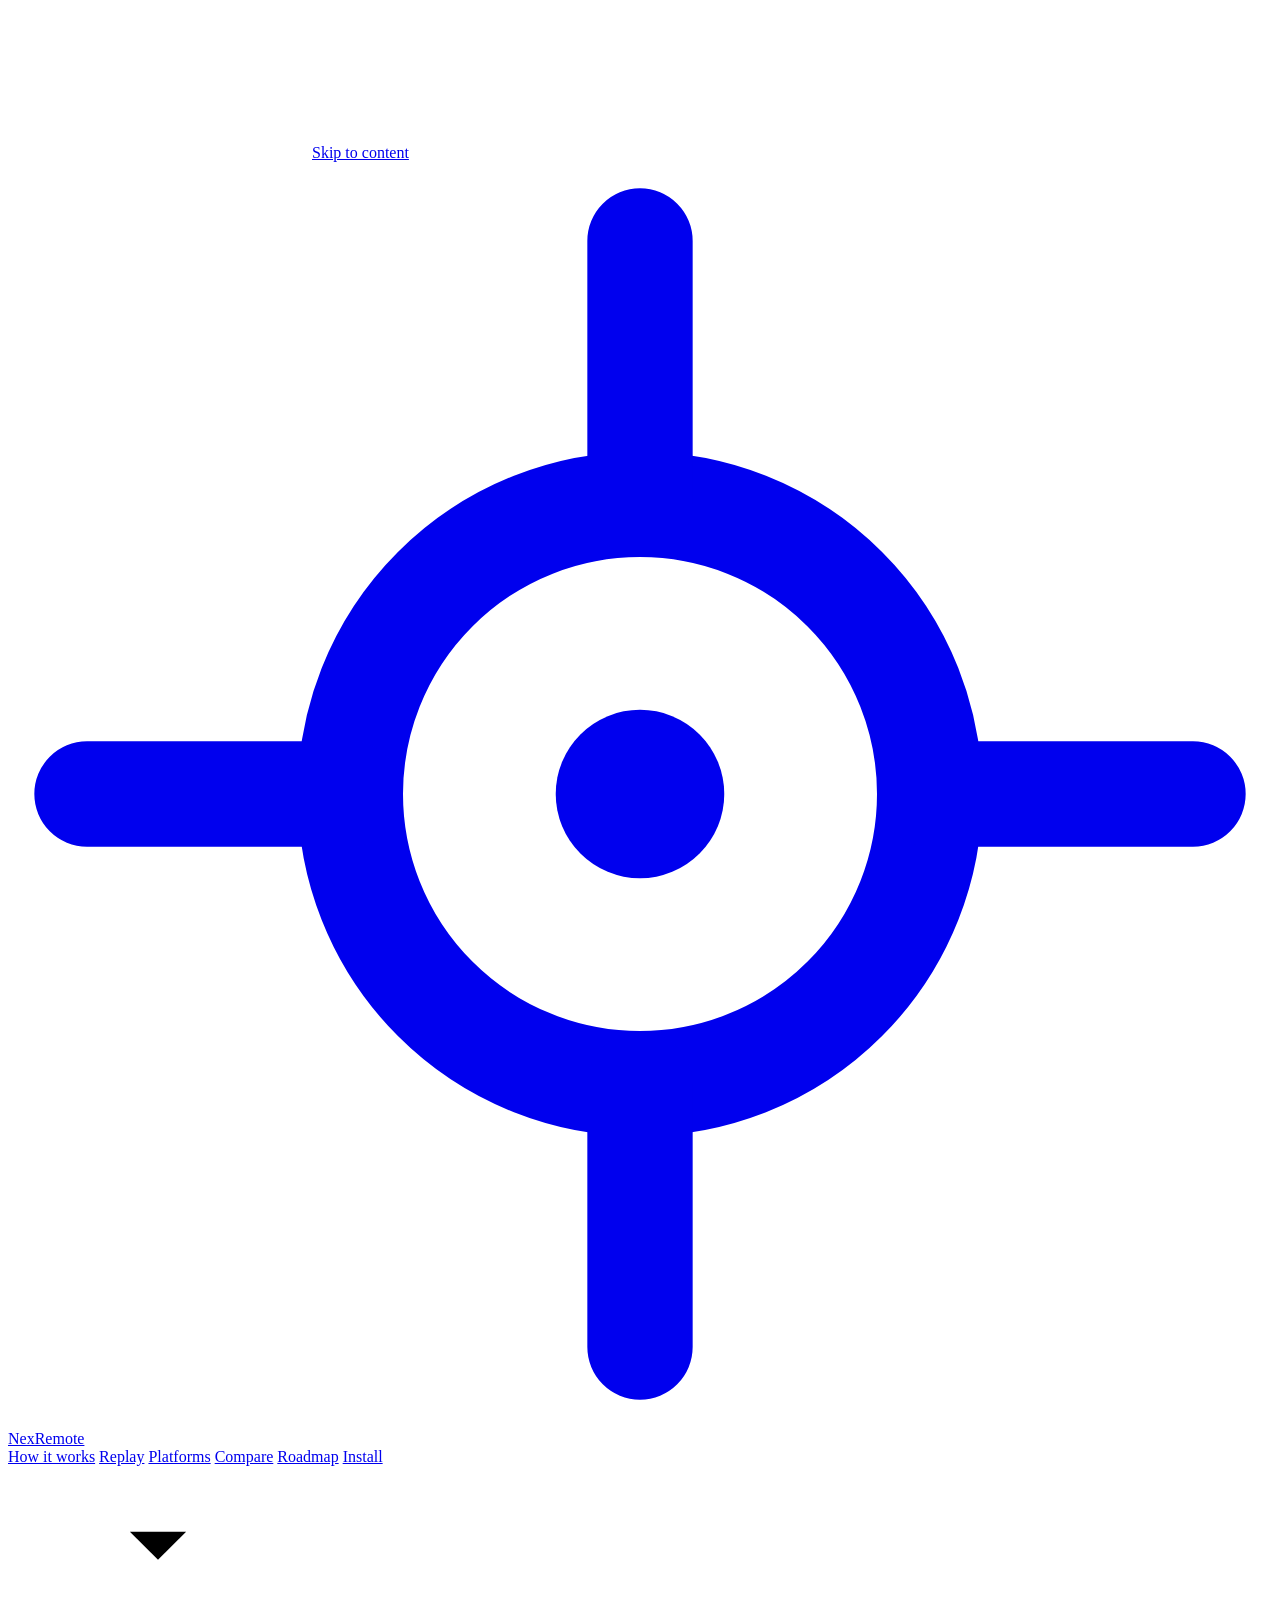
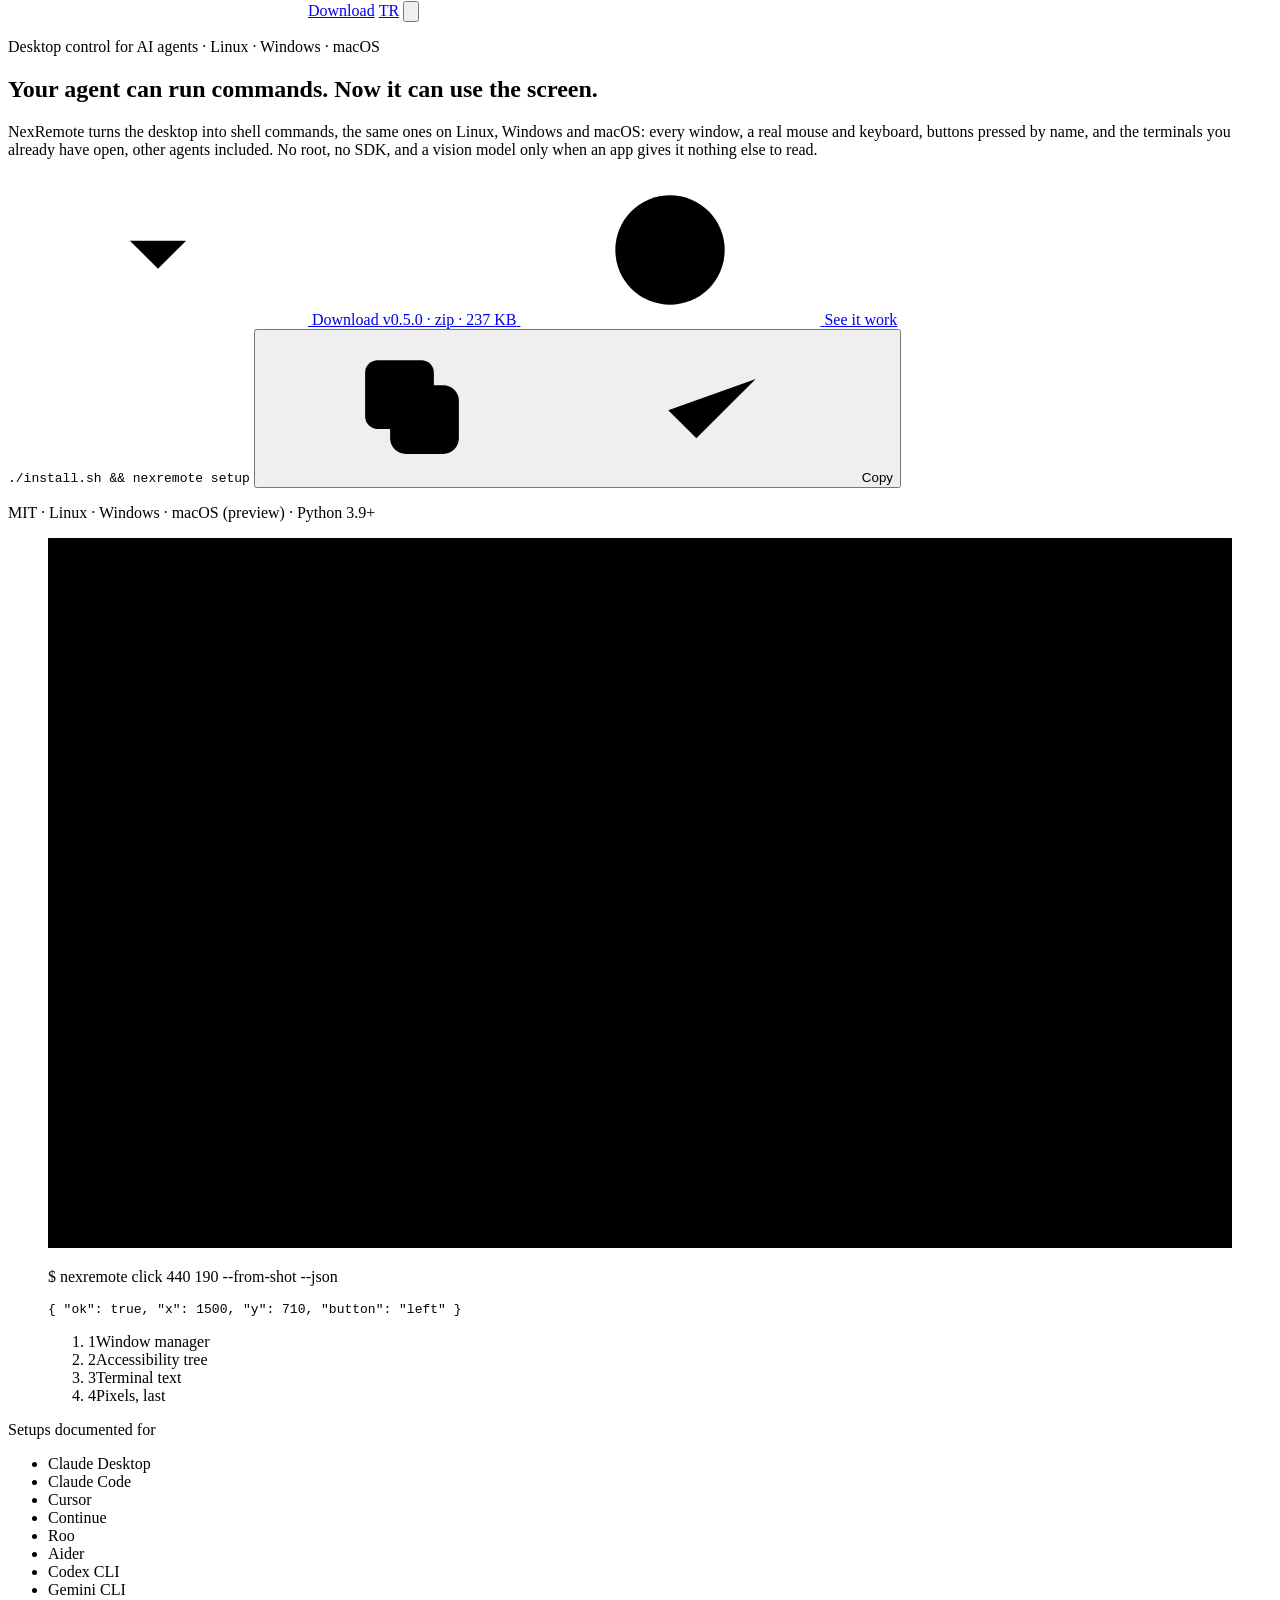
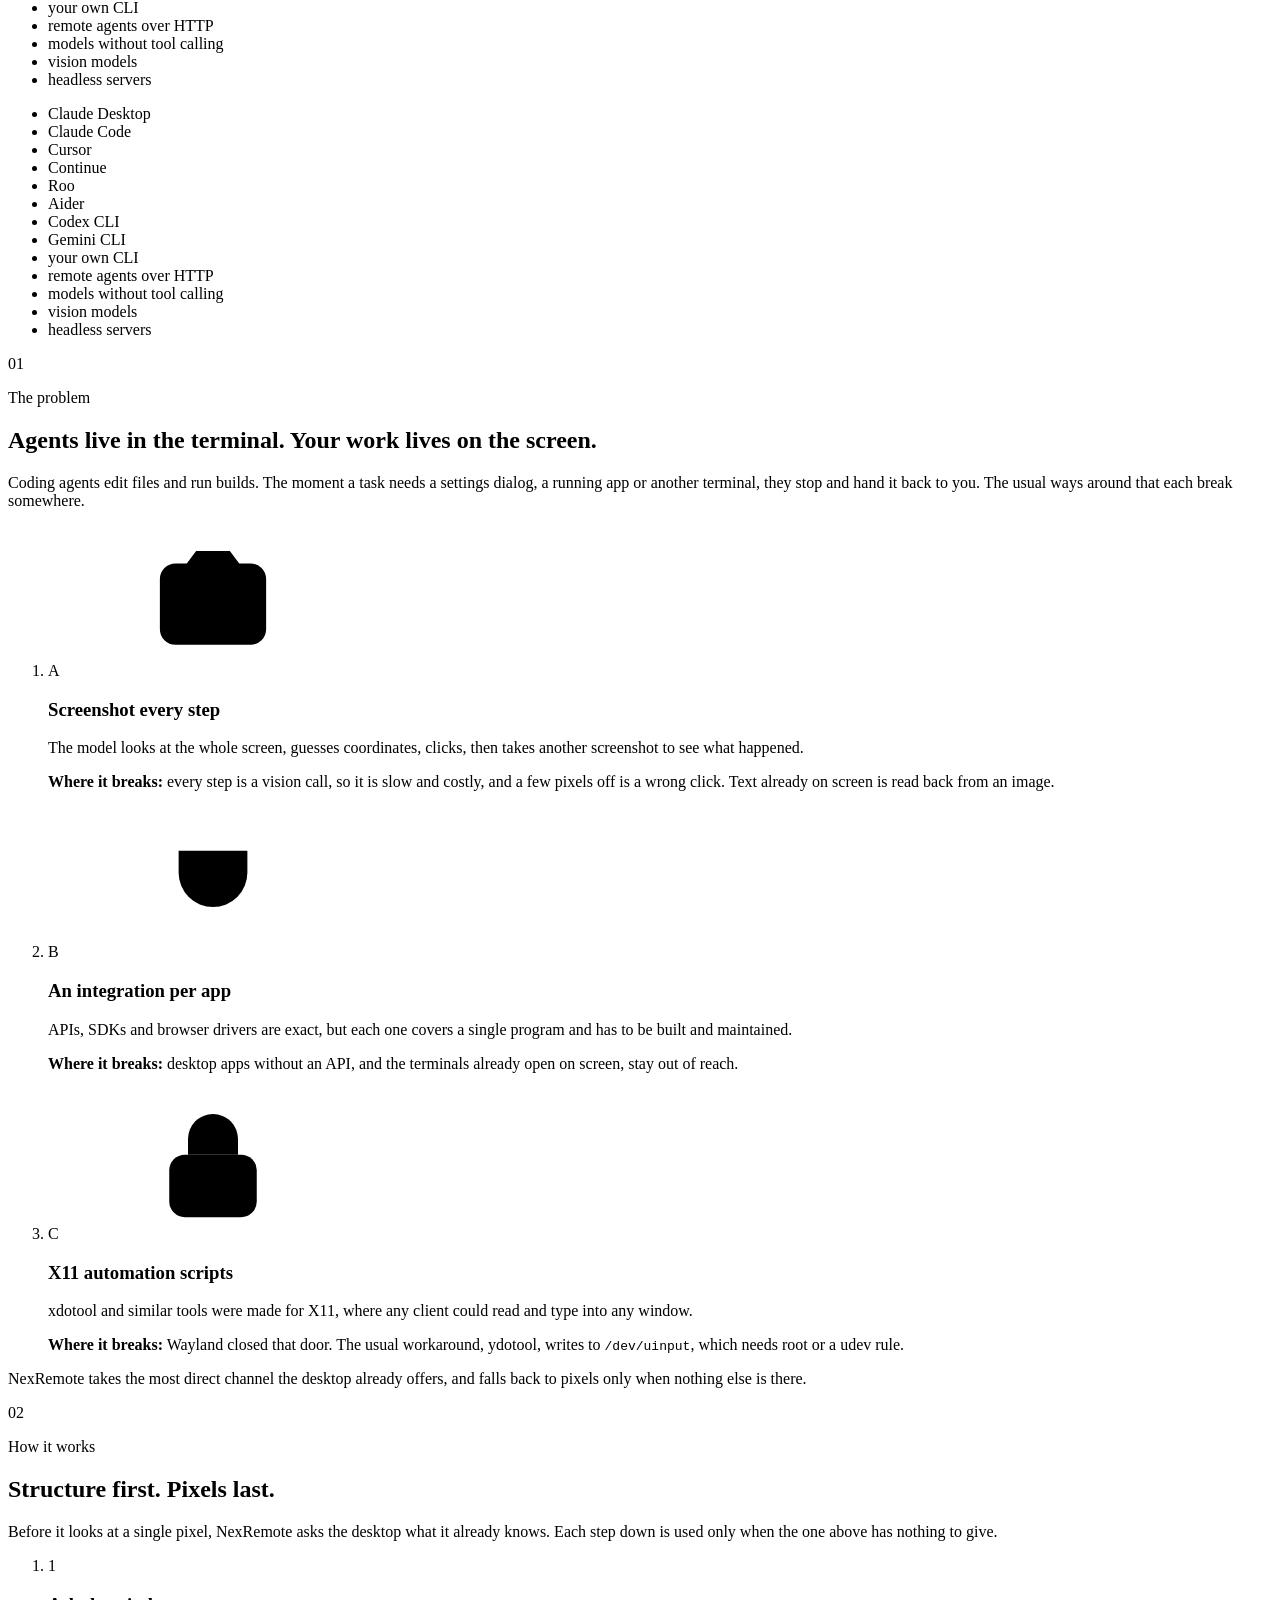
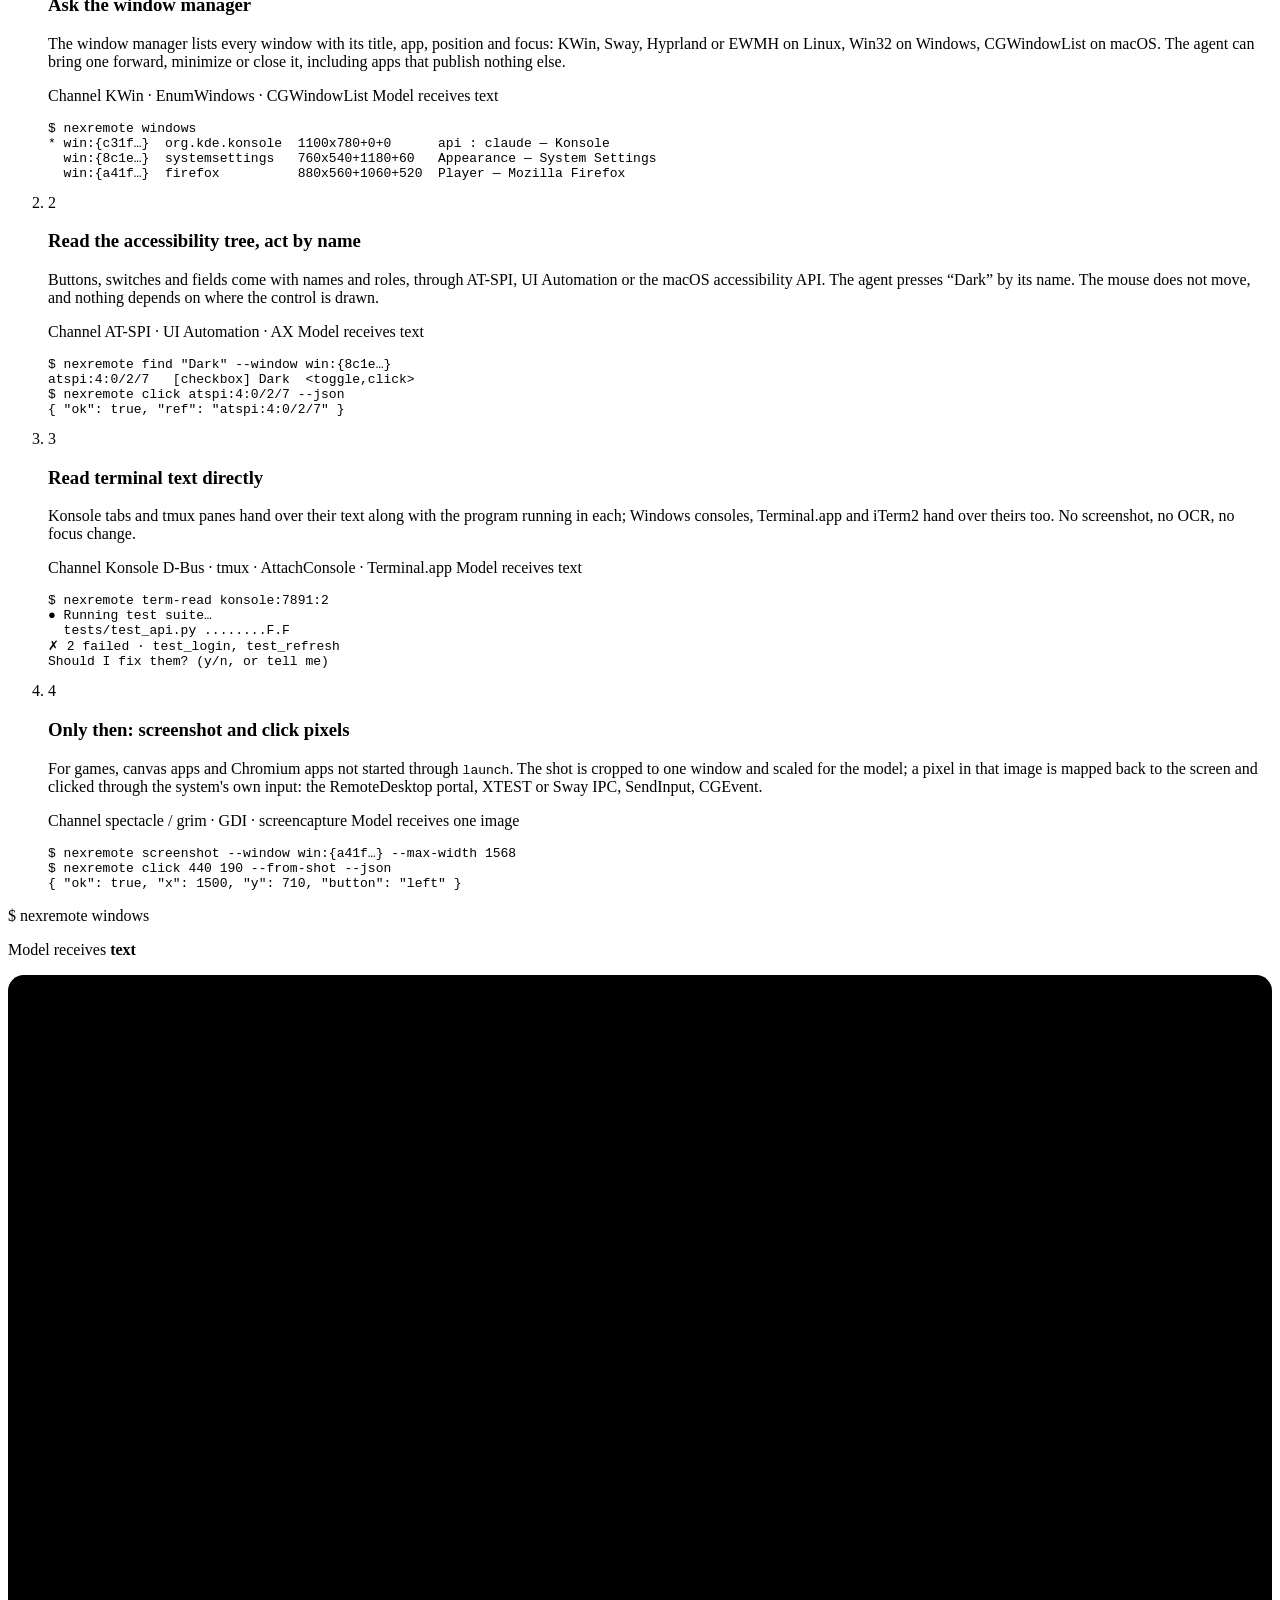
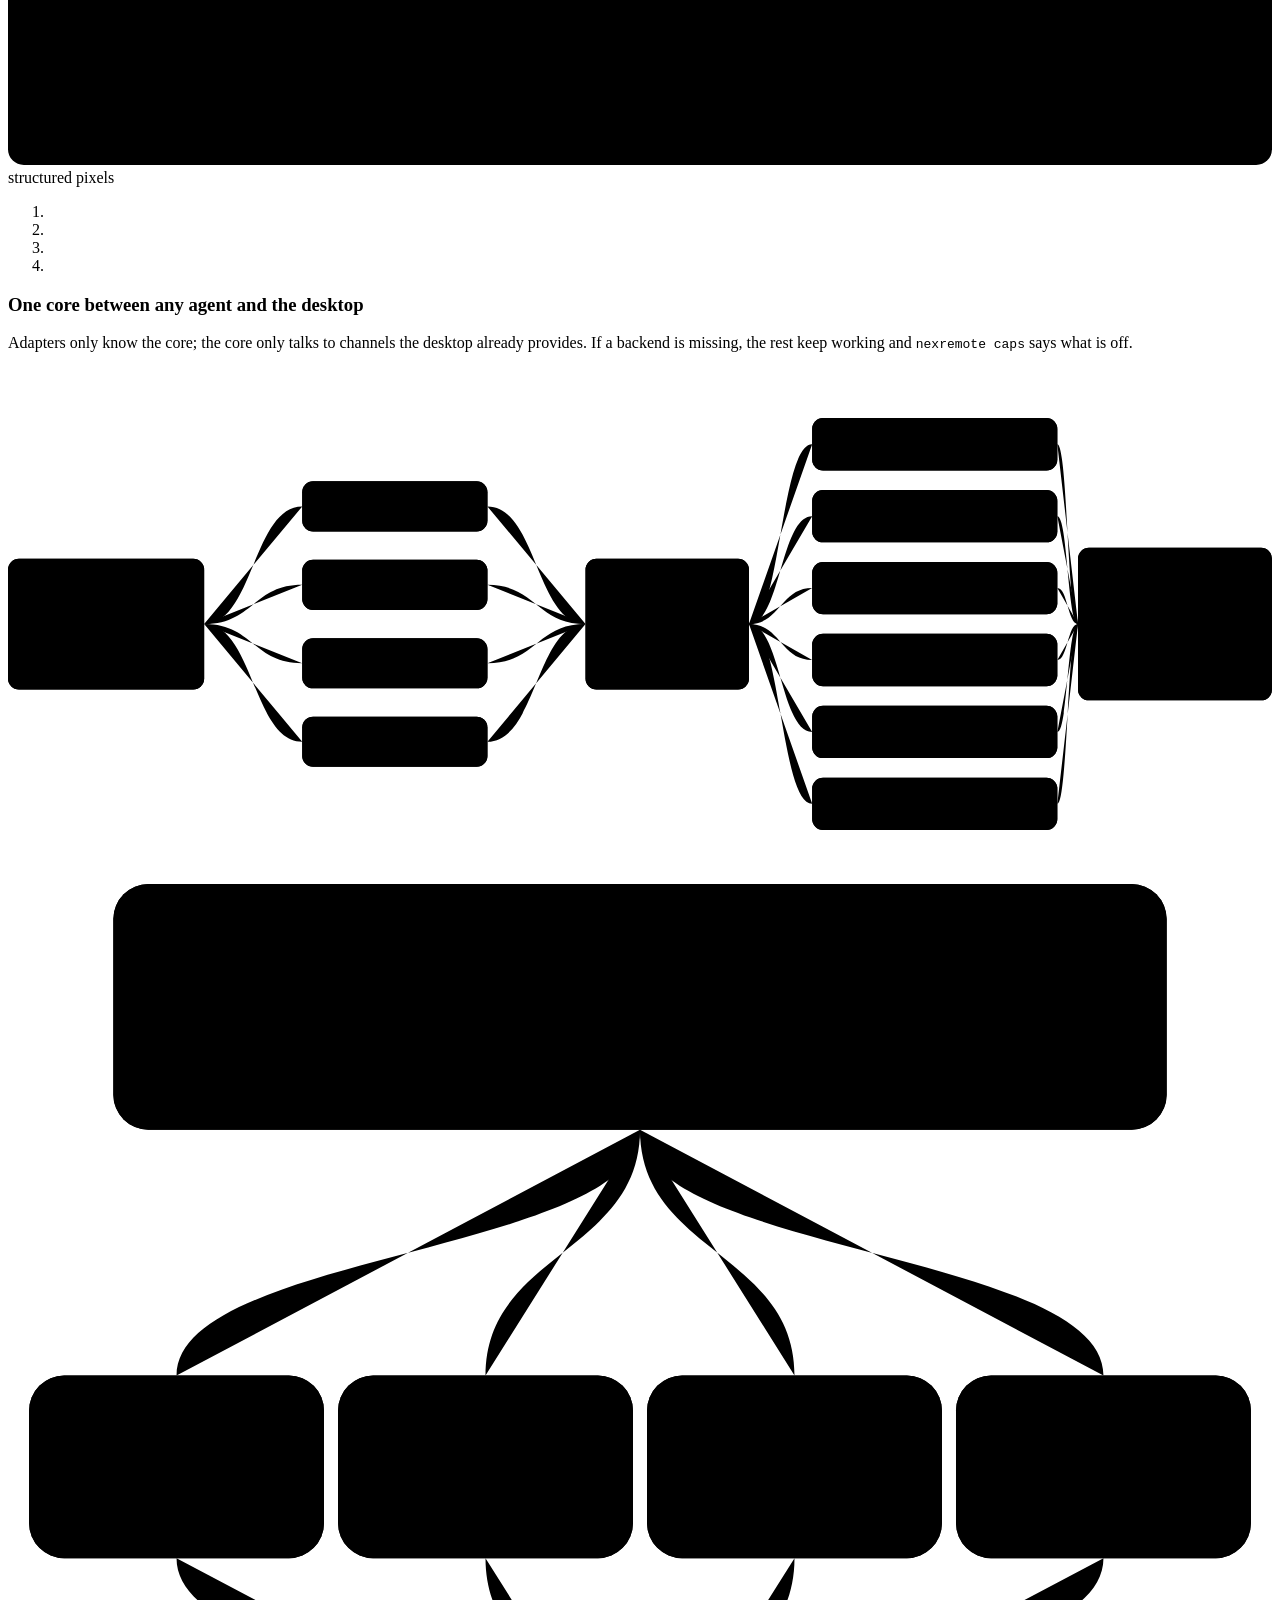
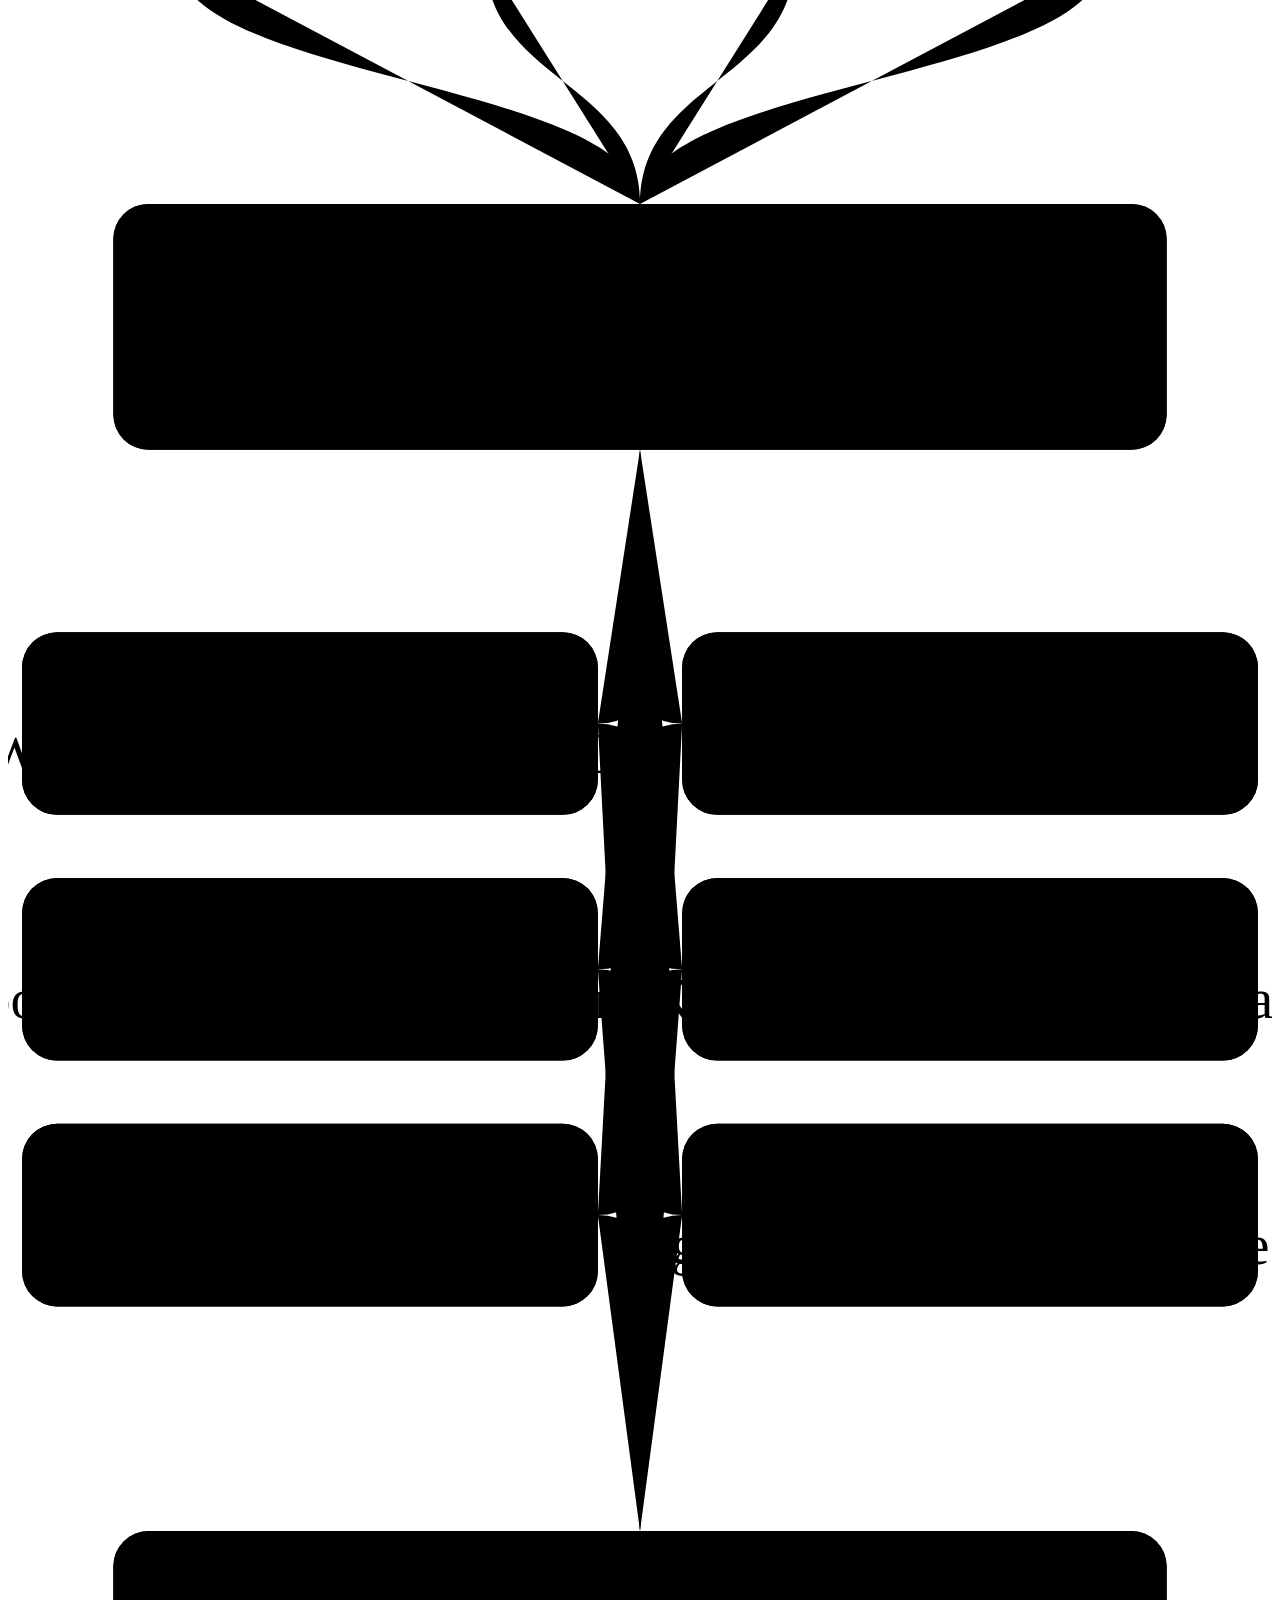
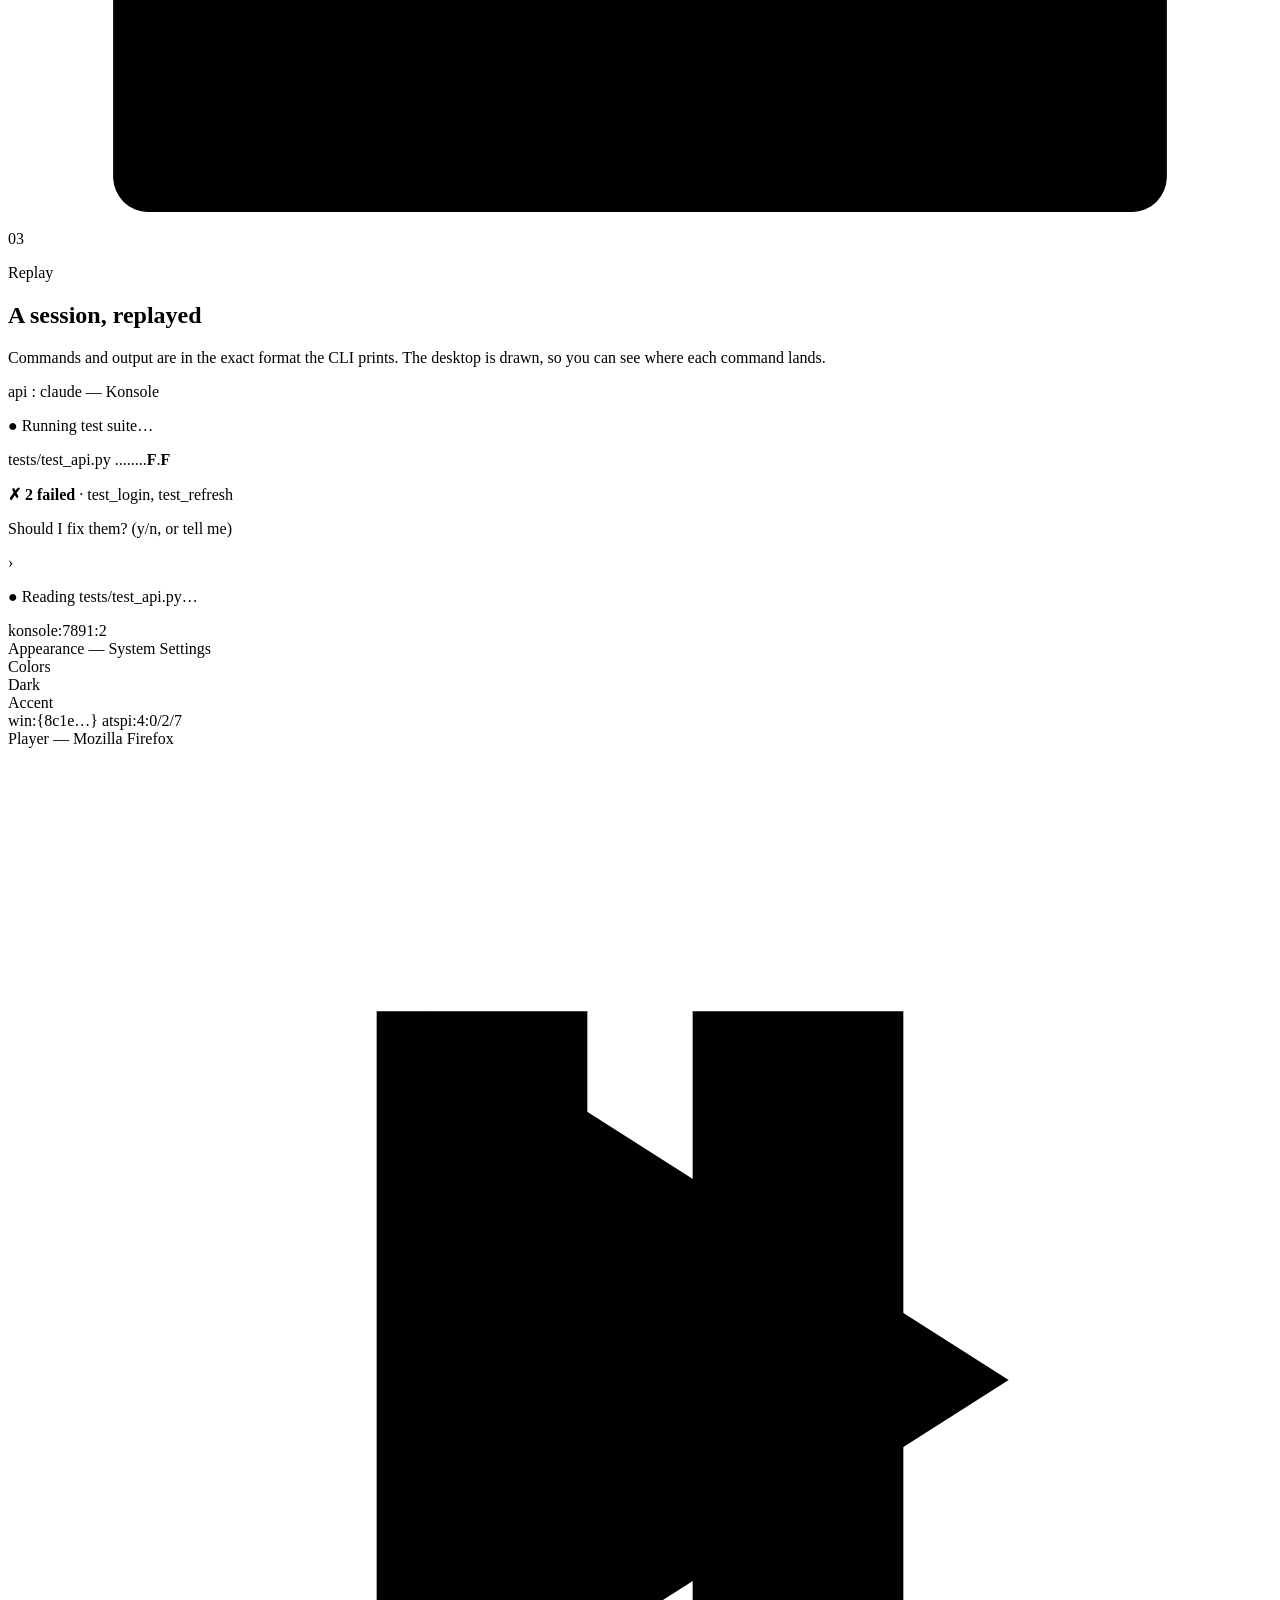
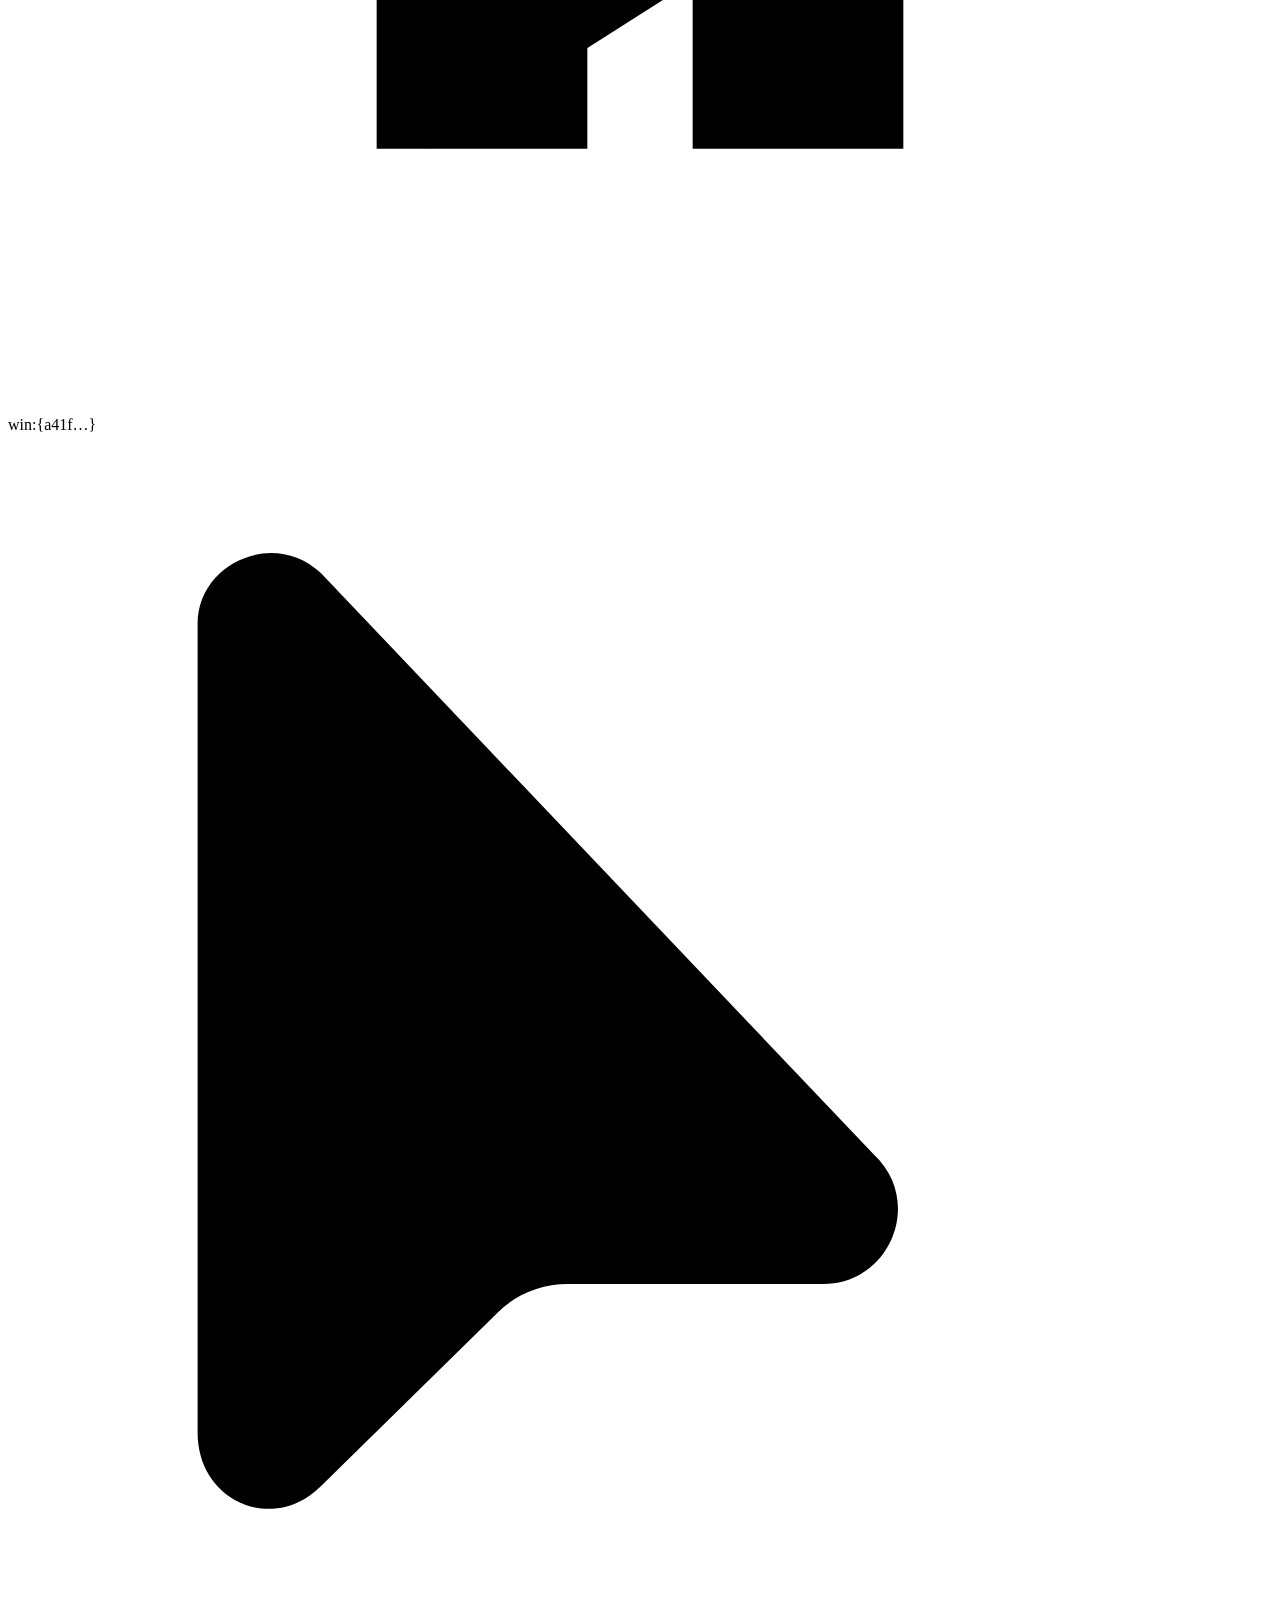
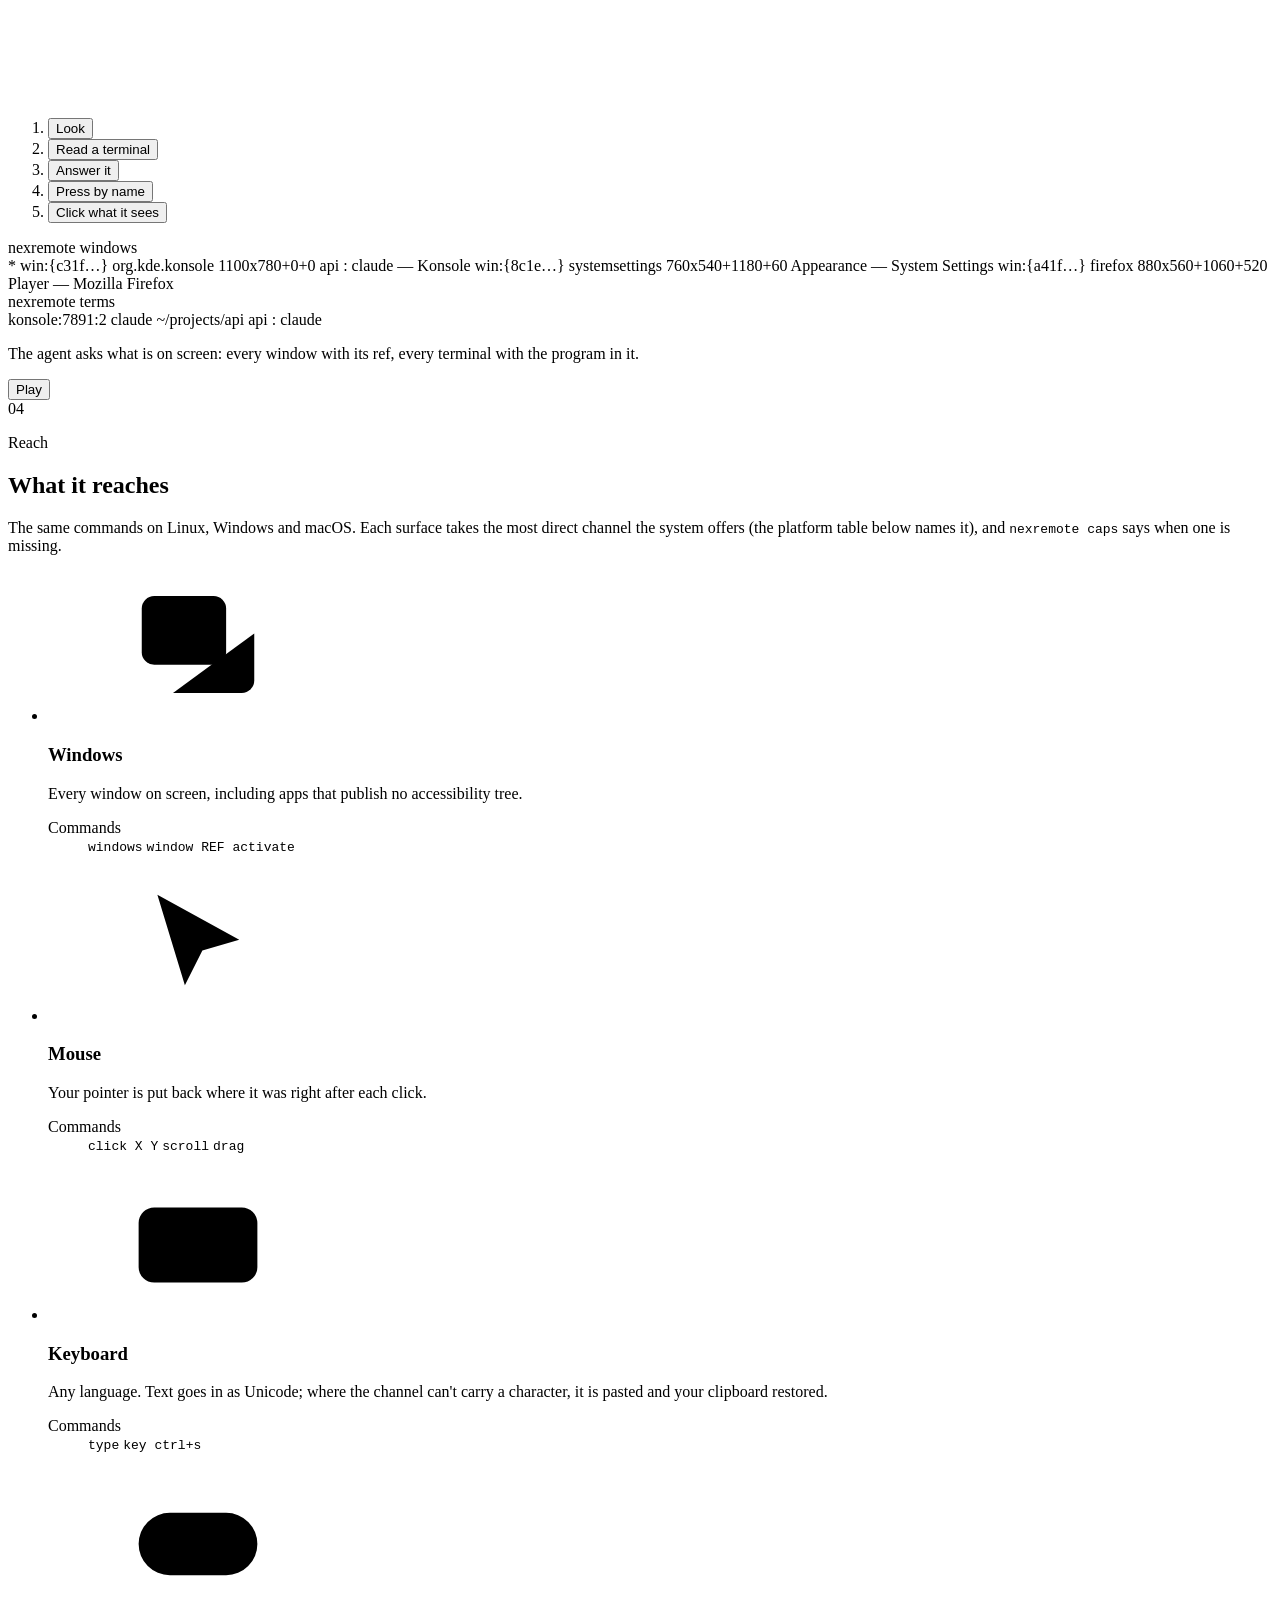
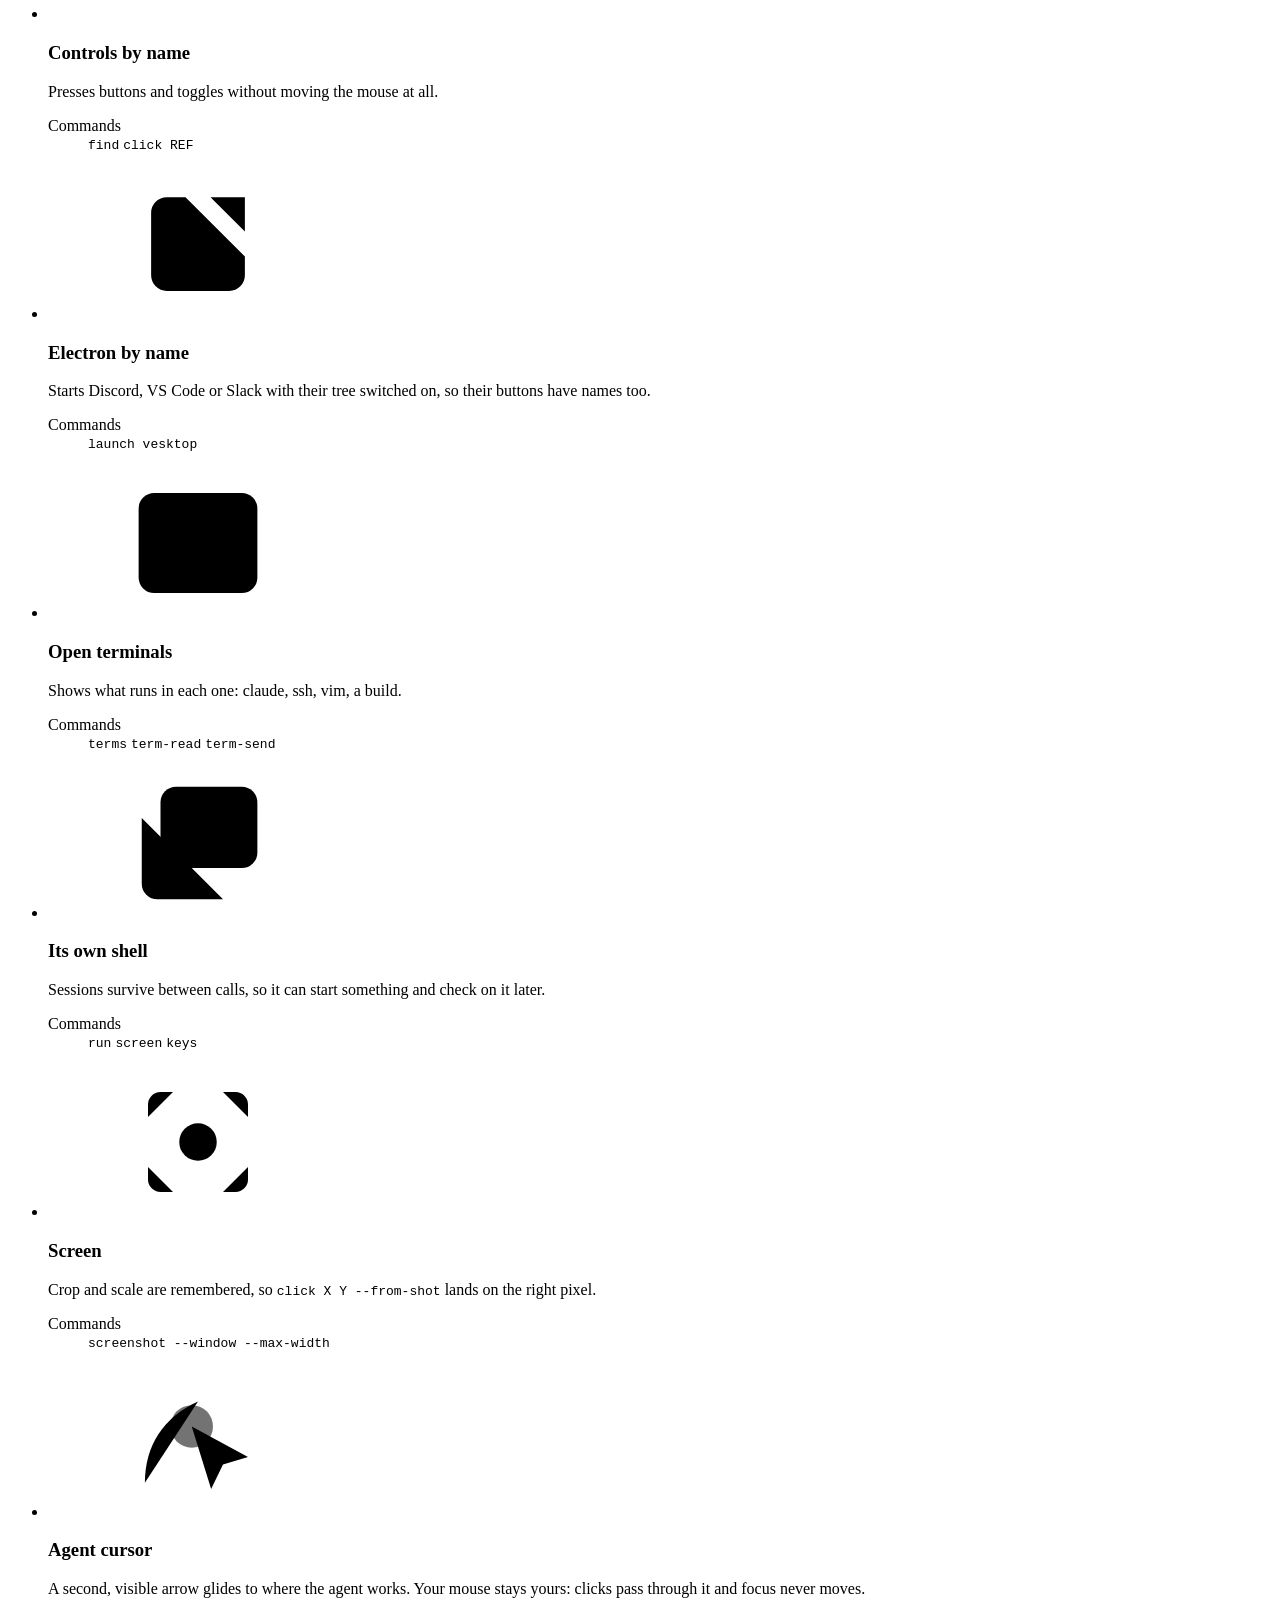
==== commit 912690a1: "feat(site): ajan imleci üç işletim sisteminde, v0.5.0 Platform tablosunda imleç satırı README'den, y" ====
--- a/site/index.html
+++ b/site/index.html
@@ -16,7 +16,7 @@
 <link rel="preconnect" href="https://fonts.googleapis.com">
 <link rel="preconnect" href="https://fonts.gstatic.com" crossorigin>
 <link href="https://fonts.googleapis.com/css2?family=IBM+Plex+Mono:wght@400;500&family=Schibsted+Grotesk:wght@400;500;600;700;800&display=swap" rel="stylesheet">
-<link rel="stylesheet" href="/assets/site.css?v=0.4.0">
+<link rel="stylesheet" href="/assets/site.css?v=0.5.0">
 <script>
   // JS varsa "js" sınıfı: yalnızca o zaman, görünmeden önce gizlenecek öğeler gizlenir.
   // Tema, boyamadan önce uygulanır (yanıp sönme olmasın).
@@ -50,6 +50,7 @@
   <symbol id="i-yes" viewBox="0 0 24 24"><circle cx="12" cy="12" r="8.75"/><path d="m8.2 12.3 2.6 2.6 5-5.4"/></symbol>
   <symbol id="i-no" viewBox="0 0 24 24"><circle cx="12" cy="12" r="8.75"/><path d="m9.2 9.2 5.6 5.6M14.8 9.2l-5.6 5.6"/></symbol>
   <symbol id="i-part" viewBox="0 0 24 24"><circle cx="12" cy="12" r="8.75"/><path d="M12 3.25a8.75 8.75 0 0 1 0 17.5z" fill="currentColor"/></symbol>
+  <symbol id="i-agentcursor" viewBox="0 0 24 24"><path d="M11 9.5 20 14.4l-4 1.2-1.9 3.9z"/><path d="M3.5 18.5c0-6 3-10.5 8.5-13" stroke-dasharray="1.6 2.6"/><circle cx="11" cy="9.5" r="3.4" opacity=".55"/></symbol>
   <symbol id="i-planned" viewBox="0 0 24 24"><circle cx="12" cy="12" r="8.75" stroke-dasharray="2.6 3.2"/><path d="M12 8v4.2l2.6 1.6"/></symbol>
 </svg>
 
@@ -95,7 +96,7 @@
           <a class="btn btn-invert" href="/download/nexremote.zip" download data-magnet>
             <svg class="ico" aria-hidden="true"><use href="#i-download"/></svg>
             <span>Download</span>
-            <span class="btn-meta">v0.4.0 · zip · 213 KB</span>
+            <span class="btn-meta">v0.5.0 · zip · 237 KB</span>
           </a>
           <a class="btn btn-ghost" href="#replay" data-magnet>
             <svg class="ico" aria-hidden="true"><use href="#i-play"/></svg>
@@ -600,6 +601,12 @@
         <p>Crop and scale are remembered, so <code>click X Y --from-shot</code> lands on the right pixel.</p>
         <dl><dt>Commands</dt><dd><code>screenshot --window --max-width</code></dd></dl>
       </li>
+      <li class="surface surface-wide2" data-surface data-reveal data-tilt>
+        <svg class="ico ico-lg" aria-hidden="true"><use href="#i-agentcursor"/></svg>
+        <h3>Agent cursor</h3>
+        <p>A second, visible arrow glides to where the agent works. Your mouse stays yours: clicks pass through it and focus never moves.</p>
+        <dl><dt>Commands</dt><dd><code>point</code> <code>cursor</code> <code>cursor-hide</code></dd></dl>
+      </li>
       <li class="surface surface-caps" data-reveal data-tilt>
         <svg class="ico ico-lg" aria-hidden="true"><use href="#i-checklist"/></svg>
         <h3>Something missing?</h3>
@@ -635,7 +642,7 @@
         <div class="os-top"><h3>Windows</h3><p>Built for Windows 10 and 11</p></div>
         <p class="os-k">Tested</p>
         <ul class="envs">
-          <li><span class="env-n">Wine 10</span><span class="tb tb-virt">22/22 passed</span><p>Real Windows Python under Wine, against a real Notepad window and a cmd.exe console. Not yet run on Windows 10 or 11 hardware.</p><p>Click by name is untested: Wine&#x27;s UI Automation has no control tree to walk.</p></li>
+          <li><span class="env-n">Wine 10</span><span class="tb tb-virt">47/47 passed</span><p>Real Windows Python under Wine, against a real Notepad window and a cmd.exe console. Not yet run on Windows 10 or 11 hardware.</p><p>Click by name is untested: Wine&#x27;s UI Automation has no control tree to walk.</p></li>
         </ul>
       </li>
       <li class="os os-pv" data-reveal>
@@ -649,8 +656,8 @@
     <p class="tb-legend" data-reveal>Solid: a real desktop. Outline: a real display server, run headless or under Wine. Amber: logic checked against fakes. Dashed: not tested.</p>
 
     <div class="pm-wrap" data-reveal>
-      <p class="pm-dim">8 surfaces × 3 platforms</p>
-      <table class="pm"><caption class="sr">The channel each capability uses on Linux, Windows and macOS</caption><thead><tr><td><span class="pm-cap">Capability</span></td><th scope="col">Linux</th><th scope="col">Windows</th><th scope="col">macOS <span class="pv">Preview</span></th></tr></thead><tbody><tr><th scope="row">Every window on screen</th><td data-os="Linux"><span class="pm-ch">KWin · hyprctl · swaymsg · EWMH</span><small>GNOME: AT-SPI only</small></td><td data-os="Windows"><span class="pm-ch">EnumWindows</span></td><td data-os="macOS"><span class="pm-ch">CGWindowList + AX</span></td></tr><tr><th scope="row">Real mouse</th><td data-os="Linux"><span class="pm-ch">XTEST · RemoteDesktop portal · Sway IPC</span></td><td data-os="Windows"><span class="pm-ch">SendInput</span></td><td data-os="macOS"><span class="pm-ch">CGEvent</span></td></tr><tr><th scope="row">Real keyboard</th><td data-os="Linux"><span class="pm-ch">XTEST · portal + clipboard · wtype</span></td><td data-os="Windows"><span class="pm-ch">SendInput (Unicode)</span></td><td data-os="macOS"><span class="pm-ch">CGEvent (Unicode)</span></td></tr><tr><th scope="row">Press a button by name</th><td data-os="Linux"><span class="pm-ch">AT-SPI</span></td><td data-os="Windows"><span class="pm-ch">UI Automation</span><small>not exercised under Wine</small></td><td data-os="macOS"><span class="pm-ch">Accessibility (AX)</span></td></tr><tr><th scope="row">Electron and Chromium with their tree on</th><td data-os="Linux"><span class="pm-ch">flag + environment</span></td><td data-os="Windows"><span class="pm-ch">flag</span></td><td data-os="macOS"><span class="pm-ch">flag</span></td></tr><tr><th scope="row">Open terminals</th><td data-os="Linux"><span class="pm-ch">Konsole D-Bus, tmux</span></td><td data-os="Windows"><span class="pm-ch">console buffer (AttachConsole)</span></td><td data-os="macOS"><span class="pm-ch">Terminal.app, iTerm2, tmux</span></td></tr><tr><th scope="row">Its own terminal</th><td data-os="Linux"><span class="pm-ch">tmux / PTY</span></td><td data-os="Windows"><span class="pm-ch">cmd.exe</span></td><td data-os="macOS"><span class="pm-ch">tmux / PTY</span></td></tr><tr><th scope="row">Screenshots</th><td data-os="Linux"><span class="pm-ch">spectacle · grim · Xlib</span></td><td data-os="Windows"><span class="pm-ch">GDI</span></td><td data-os="macOS"><span class="pm-ch">screencapture</span></td></tr><tr><th scope="row">Visible agent cursor</th><td data-os="Linux"><span class="pm-ch">your cursor theme, click-through</span></td><td data-os="Windows"><span class="pm-plan"><svg class="ico" aria-hidden="true"><use href="#i-planned"/></svg>planned</span></td><td data-os="macOS"><span class="pm-plan"><svg class="ico" aria-hidden="true"><use href="#i-planned"/></svg>planned</span></td></tr></tbody></table>
+      <p class="pm-dim">9 surfaces × 3 platforms</p>
+      <table class="pm"><caption class="sr">The channel each capability uses on Linux, Windows and macOS</caption><thead><tr><td><span class="pm-cap">Capability</span></td><th scope="col">Linux</th><th scope="col">Windows</th><th scope="col">macOS <span class="pv">Preview</span></th></tr></thead><tbody><tr><th scope="row">Every window on screen</th><td data-os="Linux"><span class="pm-ch">KWin · hyprctl · swaymsg · EWMH</span><small>GNOME: AT-SPI only</small></td><td data-os="Windows"><span class="pm-ch">EnumWindows</span></td><td data-os="macOS"><span class="pm-ch">CGWindowList + AX</span></td></tr><tr><th scope="row">Real mouse</th><td data-os="Linux"><span class="pm-ch">XTEST · RemoteDesktop portal · Sway IPC</span></td><td data-os="Windows"><span class="pm-ch">SendInput</span></td><td data-os="macOS"><span class="pm-ch">CGEvent</span></td></tr><tr><th scope="row">Real keyboard</th><td data-os="Linux"><span class="pm-ch">XTEST · portal + clipboard · wtype</span></td><td data-os="Windows"><span class="pm-ch">SendInput (Unicode)</span></td><td data-os="macOS"><span class="pm-ch">CGEvent (Unicode)</span></td></tr><tr><th scope="row">Press a button by name</th><td data-os="Linux"><span class="pm-ch">AT-SPI</span></td><td data-os="Windows"><span class="pm-ch">UI Automation</span><small>not exercised under Wine</small></td><td data-os="macOS"><span class="pm-ch">Accessibility (AX)</span></td></tr><tr><th scope="row">Electron and Chromium with their tree on</th><td data-os="Linux"><span class="pm-ch">flag + environment</span></td><td data-os="Windows"><span class="pm-ch">flag</span></td><td data-os="macOS"><span class="pm-ch">flag</span></td></tr><tr><th scope="row">Open terminals</th><td data-os="Linux"><span class="pm-ch">Konsole D-Bus, tmux</span></td><td data-os="Windows"><span class="pm-ch">console buffer (AttachConsole)</span></td><td data-os="macOS"><span class="pm-ch">Terminal.app, iTerm2, tmux</span></td></tr><tr><th scope="row">Its own terminal</th><td data-os="Linux"><span class="pm-ch">tmux / PTY</span></td><td data-os="Windows"><span class="pm-ch">cmd.exe</span></td><td data-os="macOS"><span class="pm-ch">tmux / PTY</span></td></tr><tr><th scope="row">Visible agent cursor</th><td data-os="Linux"><span class="pm-ch">X11/XWayland window · your cursor theme</span></td><td data-os="Windows"><span class="pm-ch">layered window · system arrow</span></td><td data-os="macOS"><span class="pm-ch">NSWindow · system arrow</span></td></tr><tr><th scope="row">Screenshots</th><td data-os="Linux"><span class="pm-ch">spectacle · grim · Xlib</span></td><td data-os="Windows"><span class="pm-ch">GDI</span></td><td data-os="macOS"><span class="pm-ch">screencapture</span></td></tr></tbody></table>
       <p class="pm-src">Channels are read from the project README when this page is built.</p>
     </div>
   </div>
@@ -803,16 +810,16 @@
     <div class="sec-head" data-reveal>
       <span class="bignum" aria-hidden="true" data-parallax>09</span>
       <div><p class="kicker">Numbers</p><h2 id="numbers-h" class="big">By the numbers</h2></div>
-      <p>Counted from the v0.4.0 source every time this page is built. No estimates, no projections.</p>
+      <p>Counted from the v0.5.0 source every time this page is built. No estimates, no projections.</p>
     </div>
     <dl class="stats" data-stagger>
-      <div class="stat" data-reveal><dt>MCP tools</dt><dd data-count="22">22</dd></div>
-      <div class="stat" data-reveal><dt>CLI commands</dt><dd data-count="27">27</dd></div>
+      <div class="stat" data-reveal><dt>MCP tools</dt><dd data-count="23">23</dd></div>
+      <div class="stat" data-reveal><dt>CLI commands</dt><dd data-count="28">28</dd></div>
       <div class="stat" data-reveal><dt>ways to plug in: shell, MCP, HTTP, text loop</dt><dd data-count="4">4</dd></div>
-      <div class="stat" data-reveal><dt>desktop surfaces it reaches</dt><dd data-count="8">8</dd></div>
+      <div class="stat" data-reveal><dt>desktop surfaces it reaches</dt><dd data-count="9">9</dd></div>
       <div class="stat" data-reveal><dt>harness setups documented</dt><dd data-count="11">11</dd></div>
-      <div class="stat" data-reveal><dt>test suites, 4 of them in a throwaway desktop</dt><dd data-count="13">13</dd></div>
-      <div class="stat stat-wide" data-reveal><dt>lines of Python, core and adapters</dt><dd data-count="10410">10,410</dd></div>
+      <div class="stat" data-reveal><dt>test suites, 4 of them in a throwaway desktop</dt><dd data-count="15">15</dd></div>
+      <div class="stat stat-wide" data-reveal><dt>lines of Python, core and adapters</dt><dd data-count="11258">11,258</dd></div>
       <div class="stat stat-zero" data-reveal><dt>root or admin rights needed</dt><dd data-count="0">0</dd></div>
     </dl>
   </div>
@@ -856,18 +863,19 @@
     </div>
     <div class="track">
       <div class="track-col" data-reveal>
-        <h3 class="track-h"><svg class="ico" aria-hidden="true"><use href="#i-yes"/></svg>In v0.4.0 today</h3>
+        <h3 class="track-h"><svg class="ico" aria-hidden="true"><use href="#i-yes"/></svg>In v0.5.0 today</h3>
         <ul class="track-list done" data-stagger>
           <li data-reveal>KDE Plasma: every window through KWin scripting, mouse and keyboard through the RemoteDesktop portal, approved once</li>
           <li data-reveal>X11 (XTEST, EWMH), Sway and Hyprland (their own IPC) behind the same commands; on Sway the mouse needs no extra package</li>
           <li data-reveal>Reading and typing into open Konsole tabs and tmux panes</li>
-          <li data-reveal>22 MCP tools, 27 CLI commands, an HTTP API and a text loop for models without tool calling</li>
+          <li data-reveal>23 MCP tools, 28 CLI commands, an HTTP API and a text loop for models without tool calling</li>
           <li data-reveal>Windows: Win32 windows, Unicode input through SendInput, GDI screenshots, UI Automation, reading and typing into open consoles</li>
           <li data-reveal>macOS preview: Quartz input, CGWindowList windows, the accessibility tree, Terminal.app, iTerm2 and tmux</li>
           <li data-reveal>Electron and Chromium apps by name: <code>nexremote launch vesktop</code> starts them with their tree switched on</li>
           <li data-reveal>A compact tree: hidden items and empty wrappers left out, and every control carries the ref to click it</li>
           <li data-reveal>Windows, terminals and the accessibility tree as live MCP resources</li>
           <li data-reveal>A user service for the HTTP adapter, with a token file and TLS, to drive another machine</li>
+          <li data-reveal>A visible agent cursor on Linux, Windows and macOS that never touches your mouse, from every adapter: MCP, HTTP, CLI</li>
           <li data-reveal>A pip package: <code>pip install .[all]</code> on Linux, Windows and macOS</li>
           <li data-reveal>Input tests in an isolated sandbox desktop, X11 in Xvfb, Sway on a headless compositor, Windows under Wine</li>
         </ul>
@@ -876,7 +884,6 @@
         <h3 class="track-h"><svg class="ico" aria-hidden="true"><use href="#i-planned"/></svg>Planned</h3>
         <ul class="track-list next" data-stagger>
           <li data-reveal><strong>Real Windows and Mac hardware.</strong> Run the suites on Windows 10 and 11 and on a Mac, then drop the preview label.</li>
-          <li data-reveal><strong>Agent cursor on Windows and macOS.</strong> The visible pointer that shows where the agent is acting, drawn from your own cursor theme, exists only on Linux today.</li>
           <li data-reveal><strong>GNOME and a real Hyprland.</strong> Test the portal path and the window list on GNOME, and run Hyprland on a real compositor instead of fake IPC.</li>
         </ul>
       </div>
@@ -906,7 +913,7 @@
 nexremote observe --json</code></pre>
       </div>
       <div class="panel" role="tabpanel" id="p-mcp" aria-labelledby="tab-mcp" tabindex="0" hidden>
-        <p>22 tools over stdio for Claude Code, Claude Desktop, Cursor and other MCP clients. Screenshots come back as images the model can look at.</p>
+        <p>23 tools over stdio for Claude Code, Claude Desktop, Cursor and other MCP clients. Screenshots come back as images the model can look at.</p>
 <pre><code>claude mcp add nexremote -- ~/bin/nexremote-mcp</code></pre>
       </div>
       <div class="panel" role="tabpanel" id="p-http" aria-labelledby="tab-http" tabindex="0" hidden>
@@ -946,7 +953,7 @@
         <li>macOS: the code is written and its logic tested against a fake Quartz, but it has not yet been verified on a real Mac. It ships as a preview.</li>
         <li>Konsole exposes the visible screen only. For scrollback, run the agent in tmux.</li>
         <li>Electron and Chromium apps publish their tree only when started with <code>--force-renderer-accessibility</code>. <code>nexremote launch</code> adds it, but an app that is already running has to be restarted. Games and canvas apps are driven by screenshot and coordinates.</li>
-        <li>The visible agent cursor needs X11 or XWayland, so it is Linux-only and does not show on Sway without XWayland.</li>
+        <li>On Linux the visible agent cursor needs X11 or XWayland and does not show on Sway without XWayland. The Windows cursor is tested on Wine; the macOS cursor has not yet run on a real Mac.</li>
       </ul>
     </div>
   </div>
@@ -972,7 +979,7 @@
           <li>
             <h3>Download and unpack</h3>
             <div class="copyline"><code id="cmd-l1">unzip nexremote.zip &amp;&amp; cd nexremote</code><button class="copy" type="button" data-copy="#cmd-l1" data-done="Copied"><span class="copy-ico" aria-hidden="true"><svg class="ico i1"><use href="#i-copy"/></svg><svg class="ico i2"><use href="#i-check"/></svg></span><span data-label>Copy</span></button></div>
-            <p><a href="/download/nexremote.zip" download>nexremote.zip</a> (213 KB) · <a href="/download/nexremote.tar.gz" download>nexremote.tar.gz</a> (173 KB)</p>
+            <p><a href="/download/nexremote.zip" download>nexremote.zip</a> (237 KB) · <a href="/download/nexremote.tar.gz" download>nexremote.tar.gz</a> (192 KB)</p>
           </li>
           <li>
             <h3>Install the commands</h3>
@@ -993,7 +1000,7 @@
           <li>
             <h3>Download and unpack</h3>
             <div class="copyline"><code id="cmd-w1">Expand-Archive nexremote.zip -DestinationPath .; cd nexremote</code><button class="copy" type="button" data-copy="#cmd-w1" data-done="Copied"><span class="copy-ico" aria-hidden="true"><svg class="ico i1"><use href="#i-copy"/></svg><svg class="ico i2"><use href="#i-check"/></svg></span><span data-label>Copy</span></button></div>
-            <p><a href="/download/nexremote.zip" download>nexremote.zip</a> (213 KB)</p>
+            <p><a href="/download/nexremote.zip" download>nexremote.zip</a> (237 KB)</p>
           </li>
           <li>
             <h3>Install with pip</h3>
@@ -1014,7 +1021,7 @@
           <li>
             <h3>Download and unpack</h3>
             <div class="copyline"><code id="cmd-m1">unzip nexremote.zip &amp;&amp; cd nexremote</code><button class="copy" type="button" data-copy="#cmd-m1" data-done="Copied"><span class="copy-ico" aria-hidden="true"><svg class="ico i1"><use href="#i-copy"/></svg><svg class="ico i2"><use href="#i-check"/></svg></span><span data-label>Copy</span></button></div>
-            <p><a href="/download/nexremote.zip" download>nexremote.zip</a> (213 KB) · <a href="/download/nexremote.tar.gz" download>nexremote.tar.gz</a> (173 KB)</p>
+            <p><a href="/download/nexremote.zip" download>nexremote.zip</a> (237 KB) · <a href="/download/nexremote.tar.gz" download>nexremote.tar.gz</a> (192 KB)</p>
           </li>
           <li>
             <h3>Install with pip</h3>
@@ -1045,7 +1052,7 @@
           <a class="btn btn-invert" href="/download/nexremote.zip" download data-magnet>
             <svg class="ico" aria-hidden="true"><use href="#i-download"/></svg>
             <span>Download</span>
-            <span class="btn-meta">v0.4.0 · zip · 213 KB</span>
+            <span class="btn-meta">v0.5.0 · zip · 237 KB</span>
           </a>
           <a class="btn btn-ghost" href="mailto:omeralibayrakcii@gmail.com?subject=NexRemote" data-magnet>
             <svg class="ico" aria-hidden="true"><use href="#i-mail"/></svg>
@@ -1056,7 +1063,7 @@
           <code id="cmd-cta" data-typeline>./install.sh &amp;&amp; nexremote setup</code>
           <button class="copy" type="button" data-copy="#cmd-cta" data-done="Copied"><span class="copy-ico" aria-hidden="true"><svg class="ico i1"><use href="#i-copy"/></svg><svg class="ico i2"><use href="#i-check"/></svg></span><span data-label>Copy</span></button>
         </div>
-        <p class="meta"><a href="/download/nexremote.tar.gz" download>nexremote.tar.gz</a> (173 KB) · MIT · Linux · Windows · macOS (preview) · Python 3.9+</p>
+        <p class="meta"><a href="/download/nexremote.tar.gz" download>nexremote.tar.gz</a> (192 KB) · MIT · Linux · Windows · macOS (preview) · Python 3.9+</p>
       </div>
     </div>
   </div>
@@ -1068,7 +1075,7 @@
   <div class="wrap foot-row">
     <span class="foot-brand">
       <svg class="brand-mark" viewBox="0 0 24 24" aria-hidden="true"><circle cx="12" cy="12" r="5.5" fill="none" stroke="currentColor" stroke-width="2"/><path d="M12 1.5v5M12 17.5v5M1.5 12h5M17.5 12h5" stroke="currentColor" stroke-width="2" stroke-linecap="round"/><circle cx="12" cy="12" r="1.6" fill="currentColor"/></svg>
-      NexRemote v0.4.0 · MIT
+      NexRemote v0.5.0 · MIT
     </span>
     <a href="#how">How it works</a>
     <a href="#install">Install</a>
@@ -1079,6 +1086,6 @@
 </footer>
 
 <script id="replay-i18n" type="application/json">{"captions": ["The agent asks what is on screen: every window with its ref, every terminal with the program in it.", "It reads another agent's terminal. Konsole hands over the visible text; no screenshot, no focus change.", "It answers in that terminal as if typed on its keyboard. The window never had to come forward.", "It finds the switch by its name and presses it through accessibility. The mouse does not move.", "The player publishes no controls, so it looks: a screenshot of that window, then a click on the pixel it saw. Your pointer goes back where it was."], "termMsg": "Fix both, then rerun the suite"}</script>
-<script src="/assets/site.js?v=0.4.0" defer></script>
+<script src="/assets/site.js?v=0.5.0" defer></script>
 </body>
 </html>
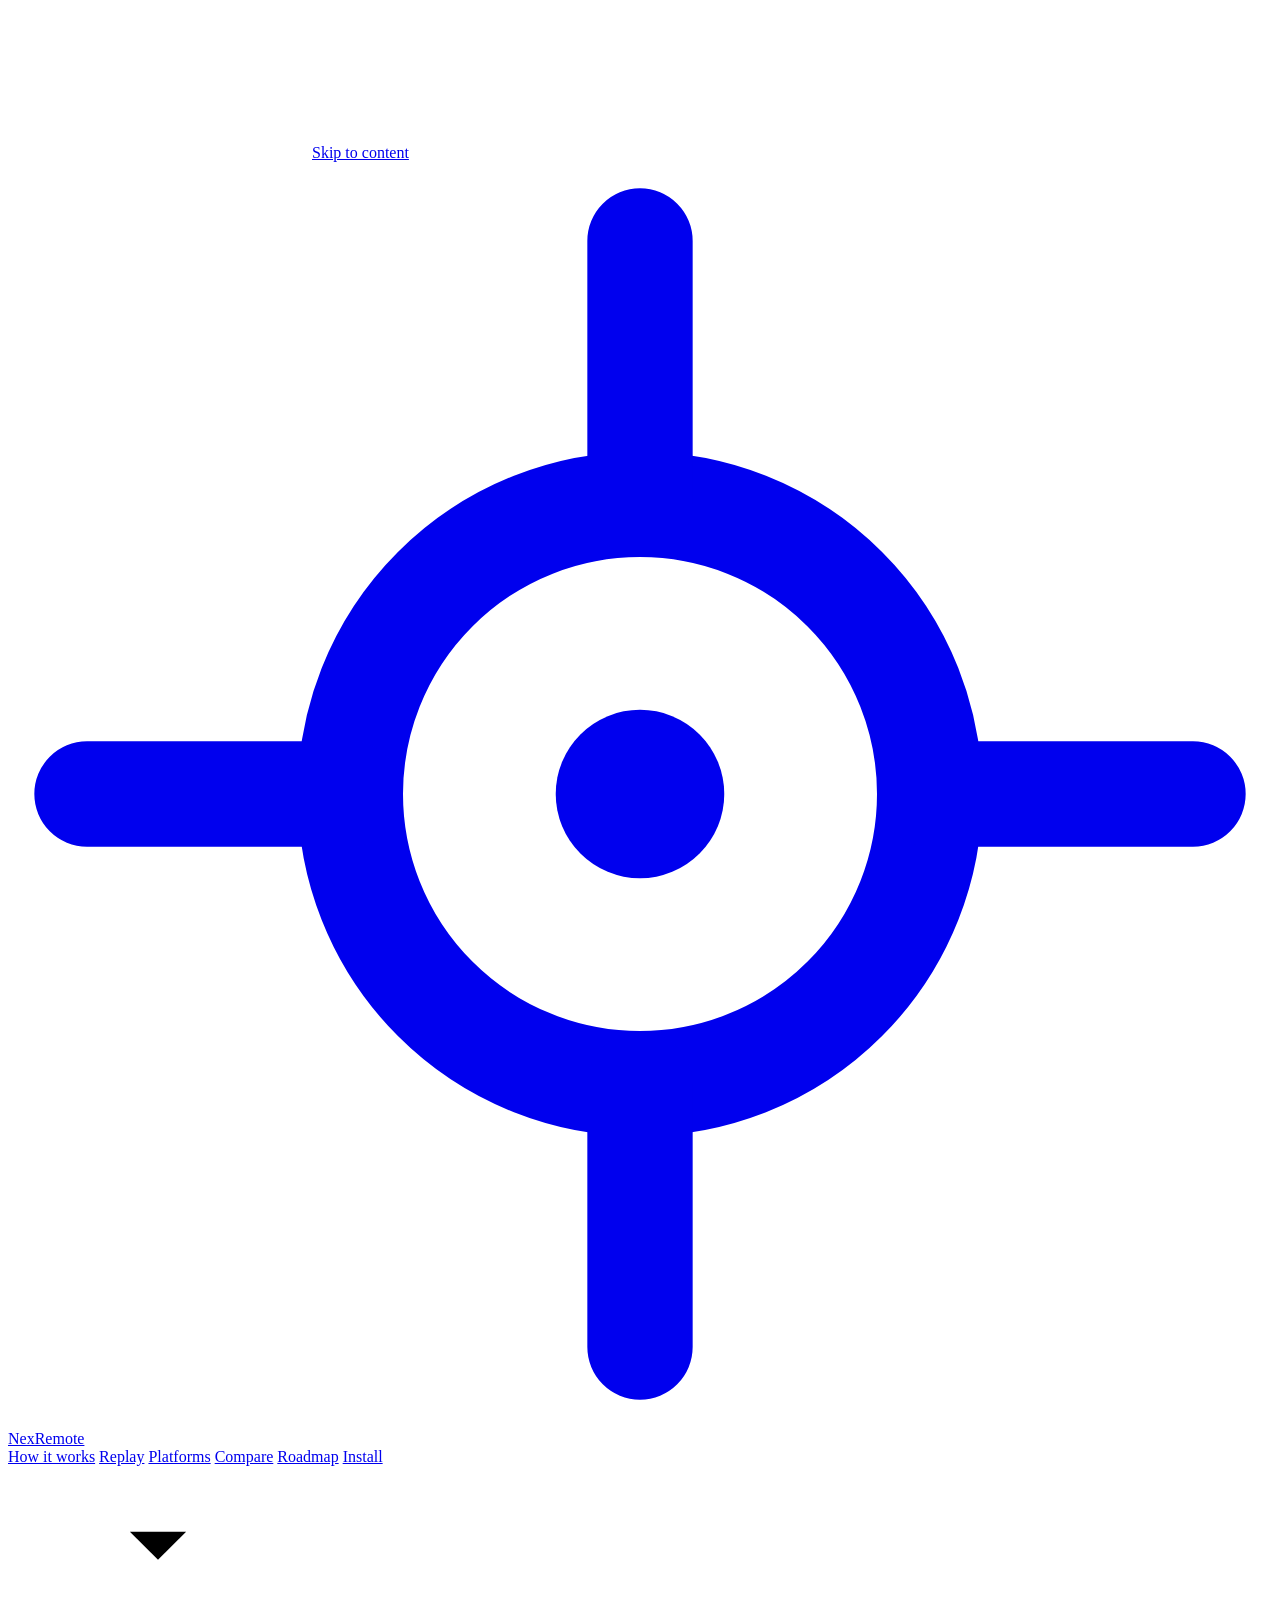
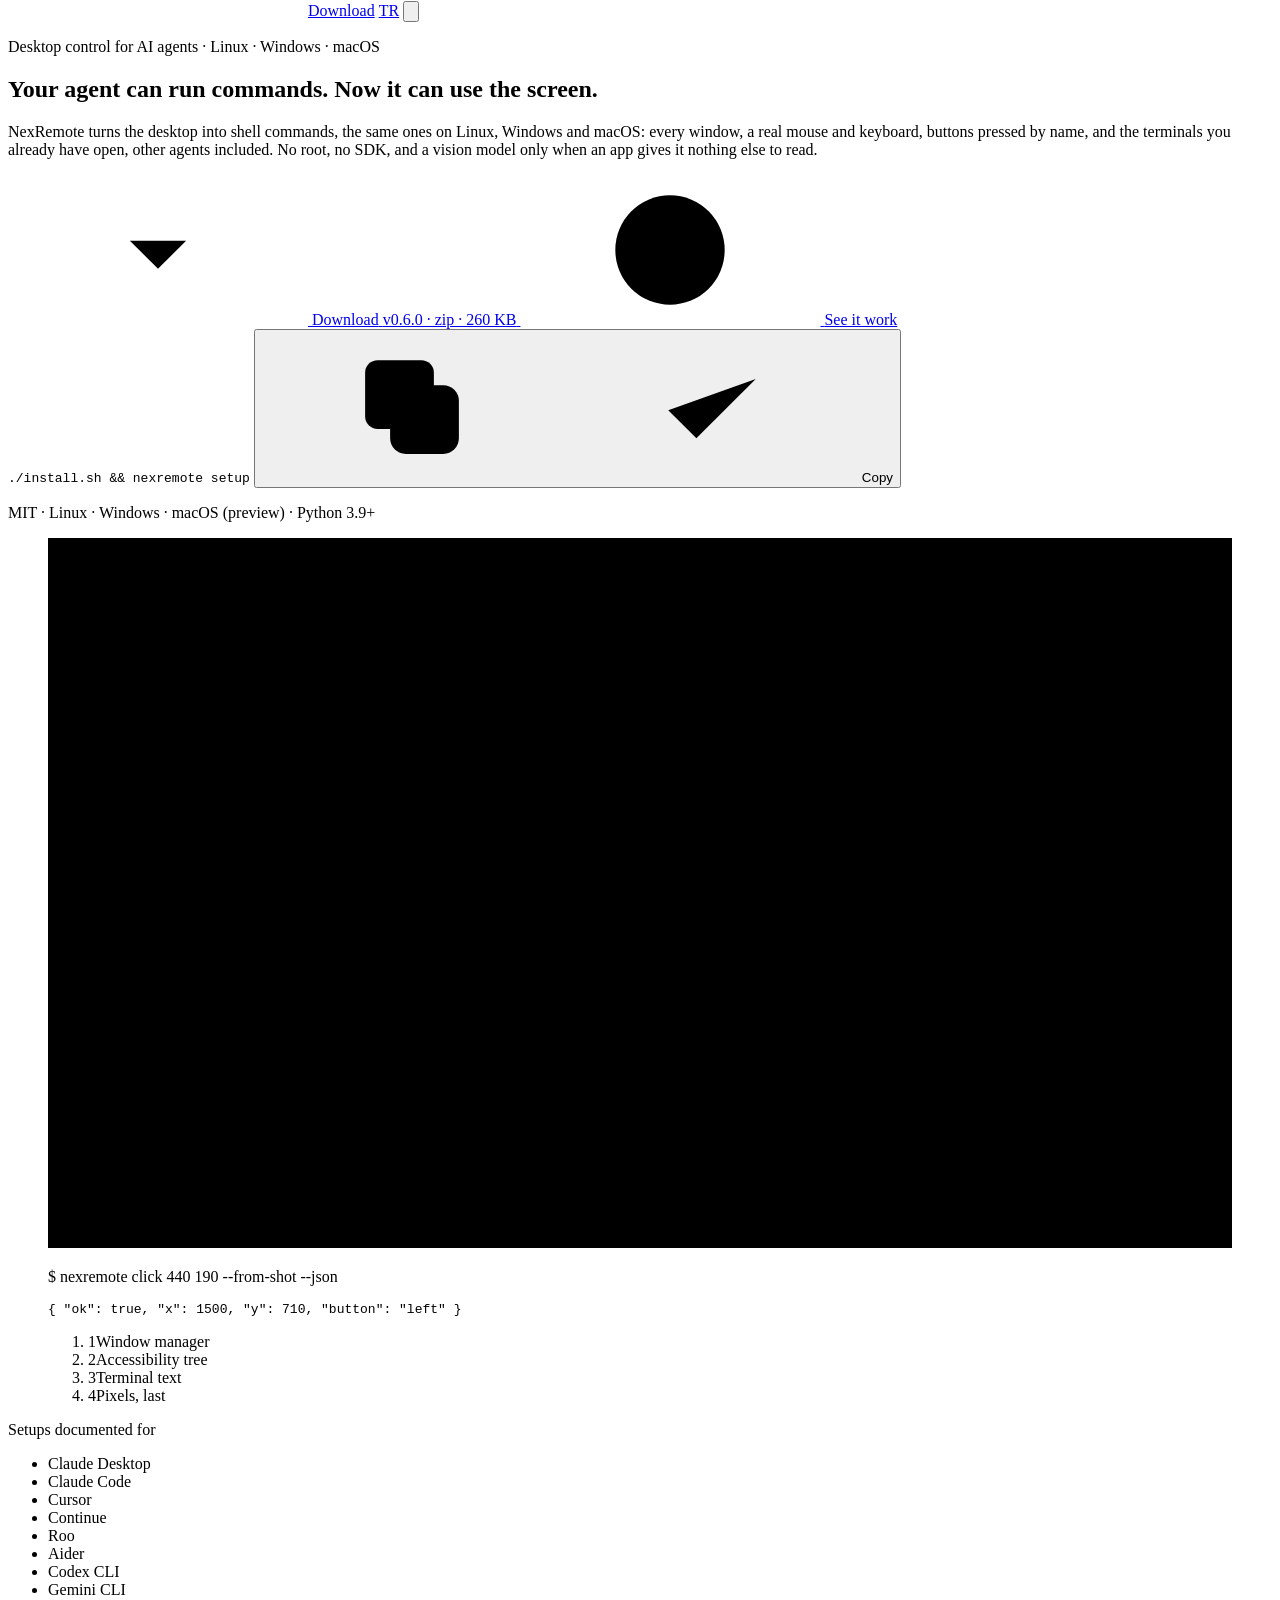
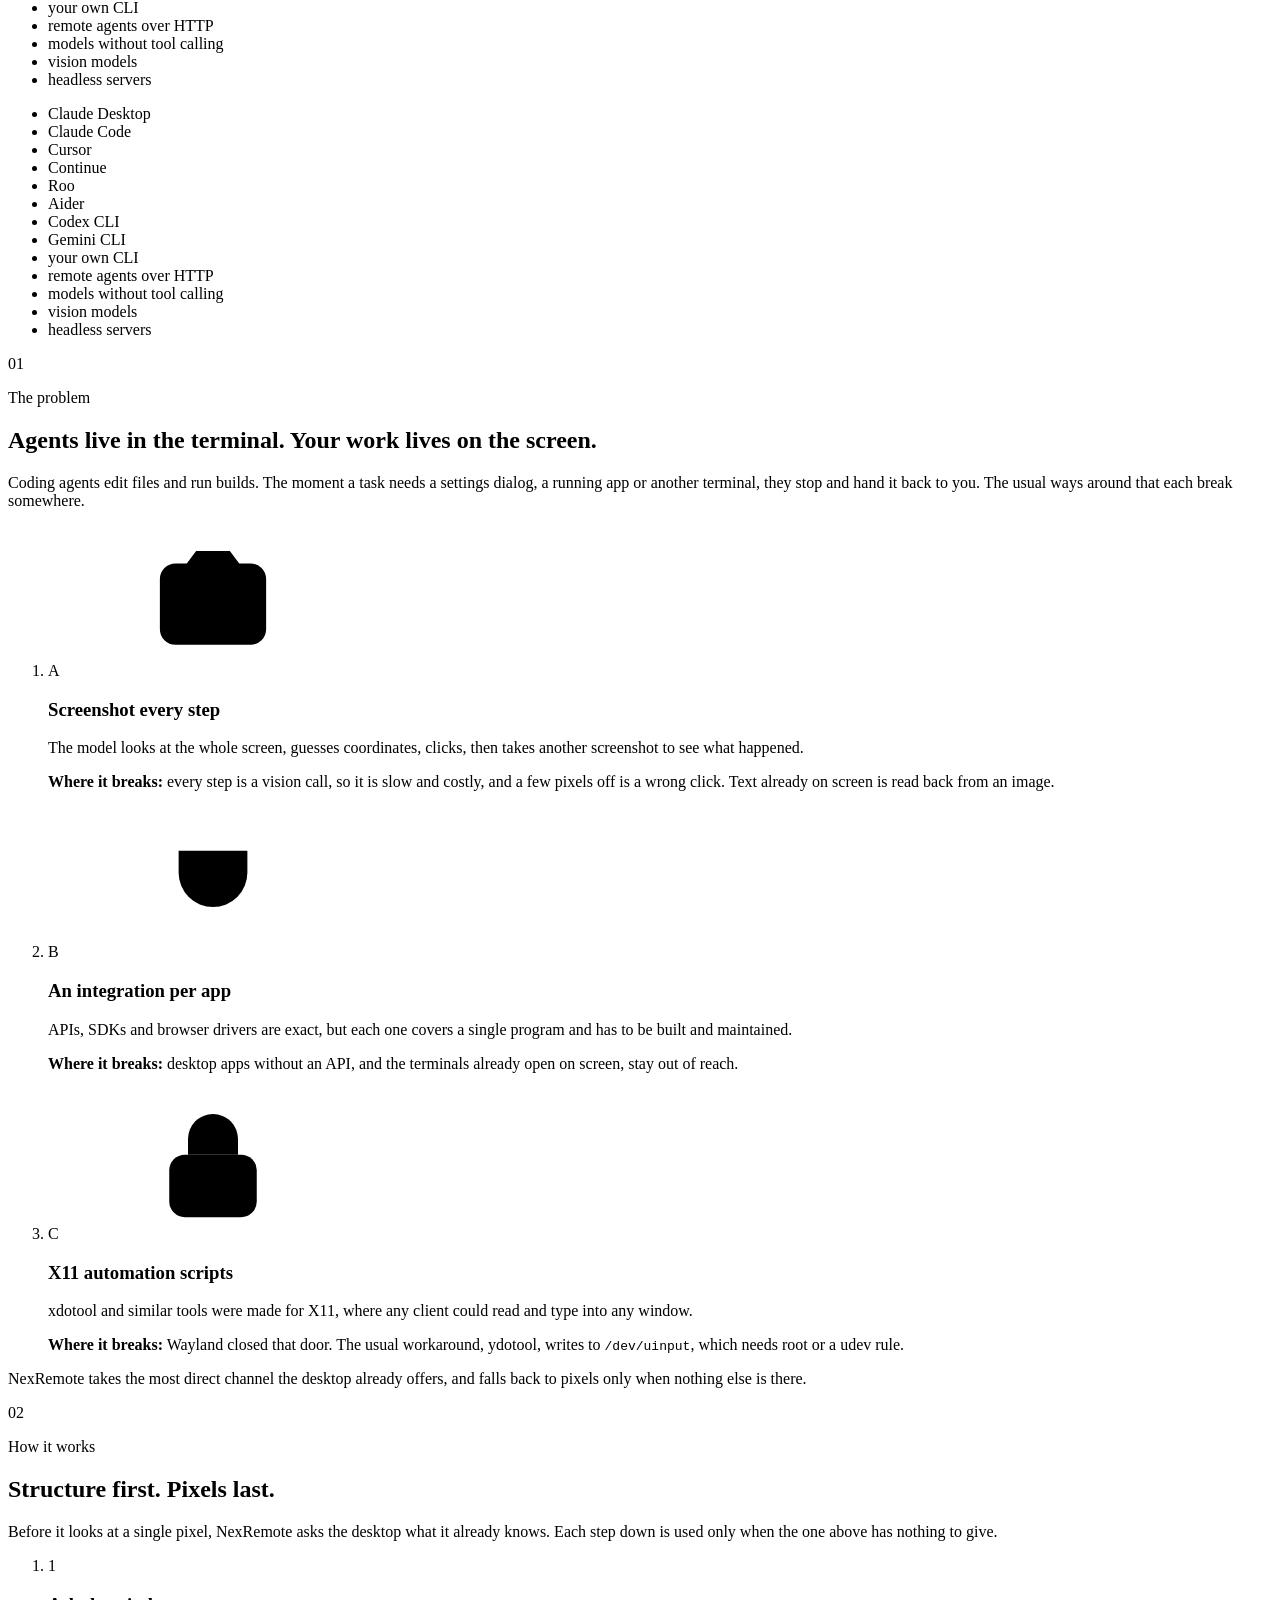
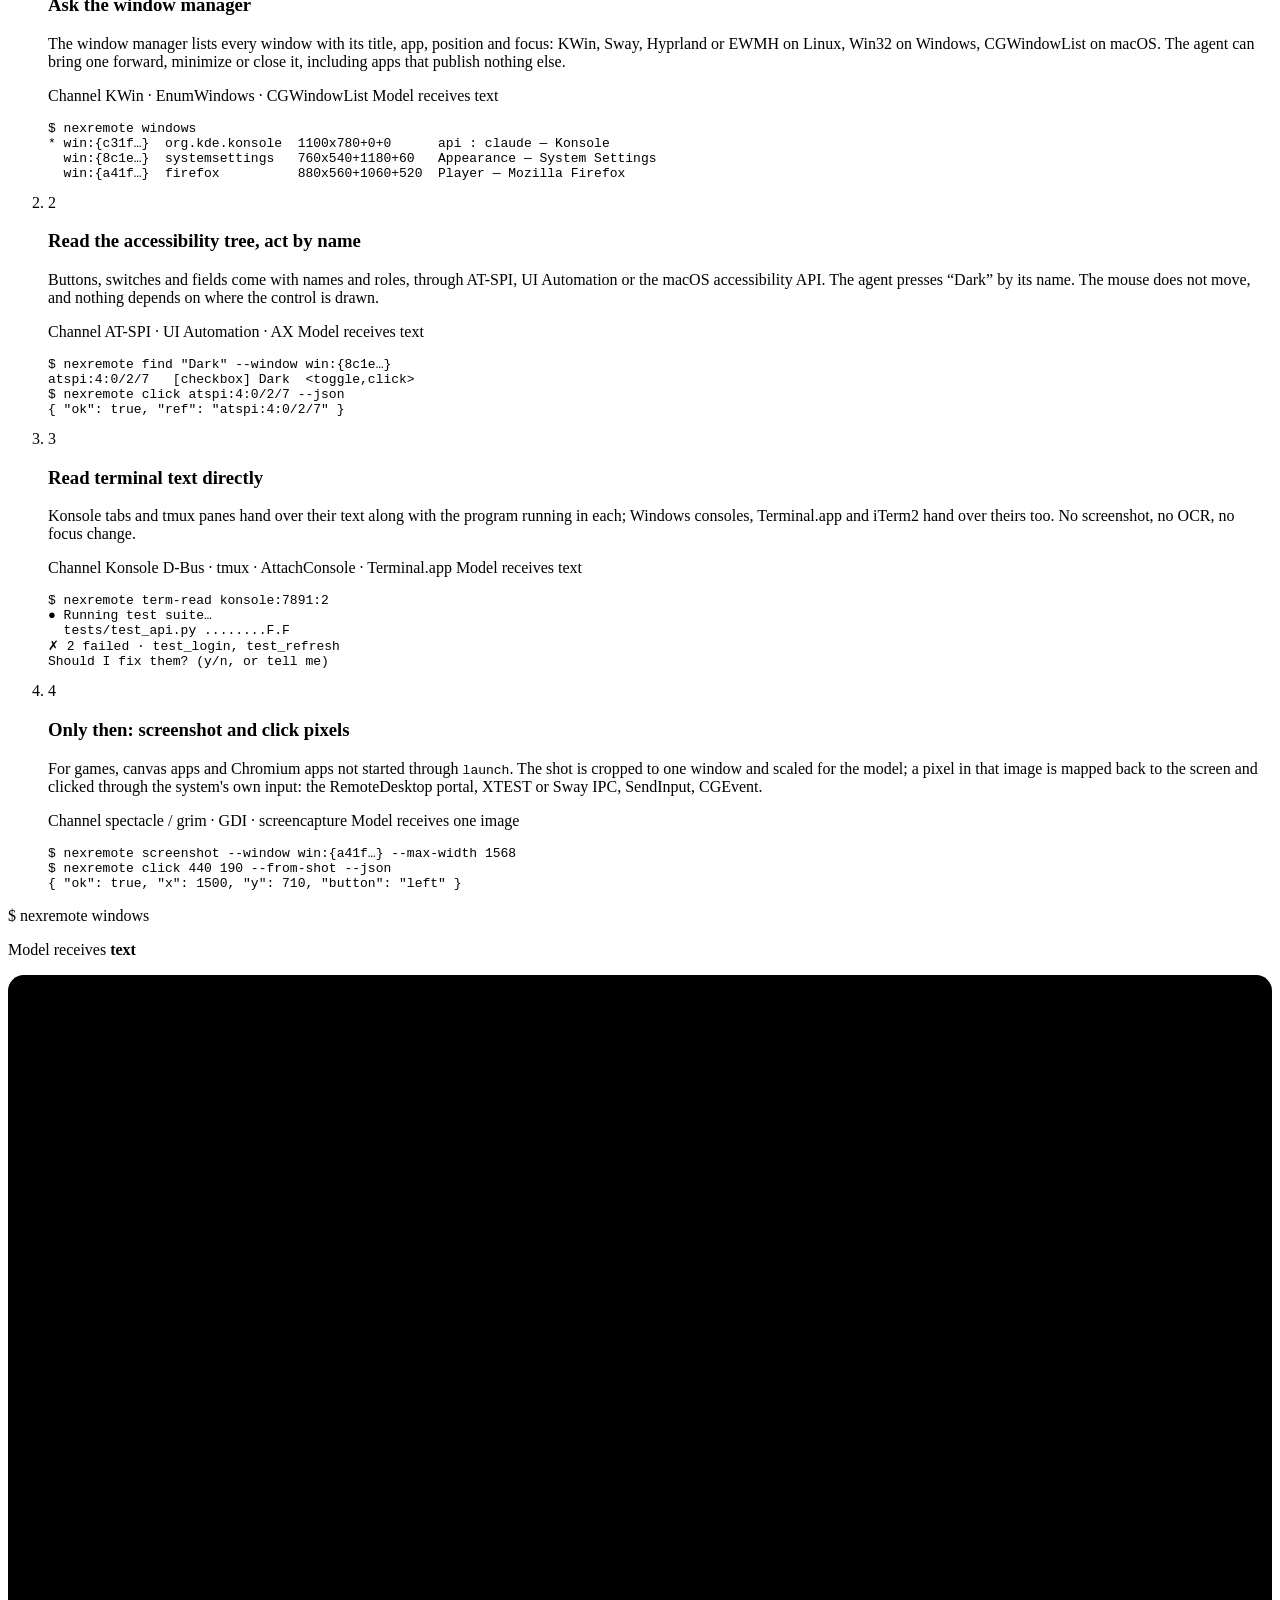
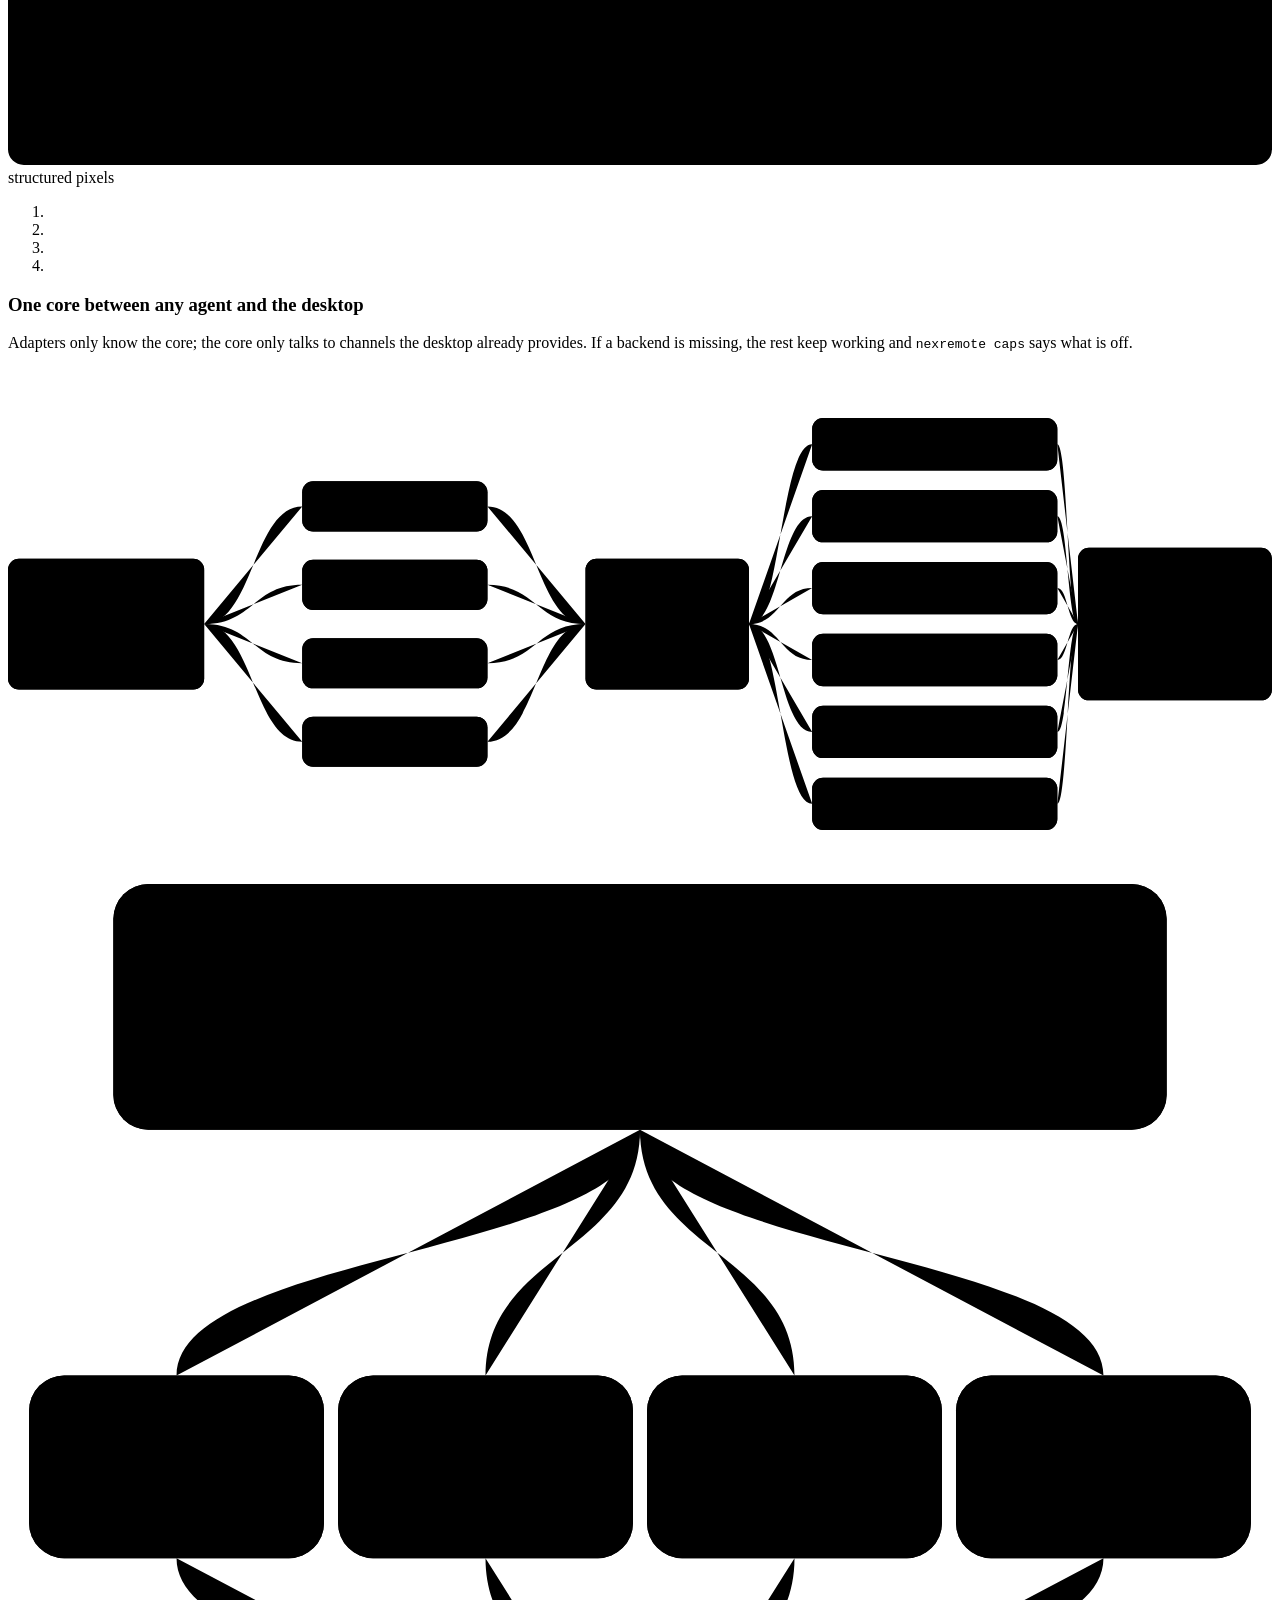
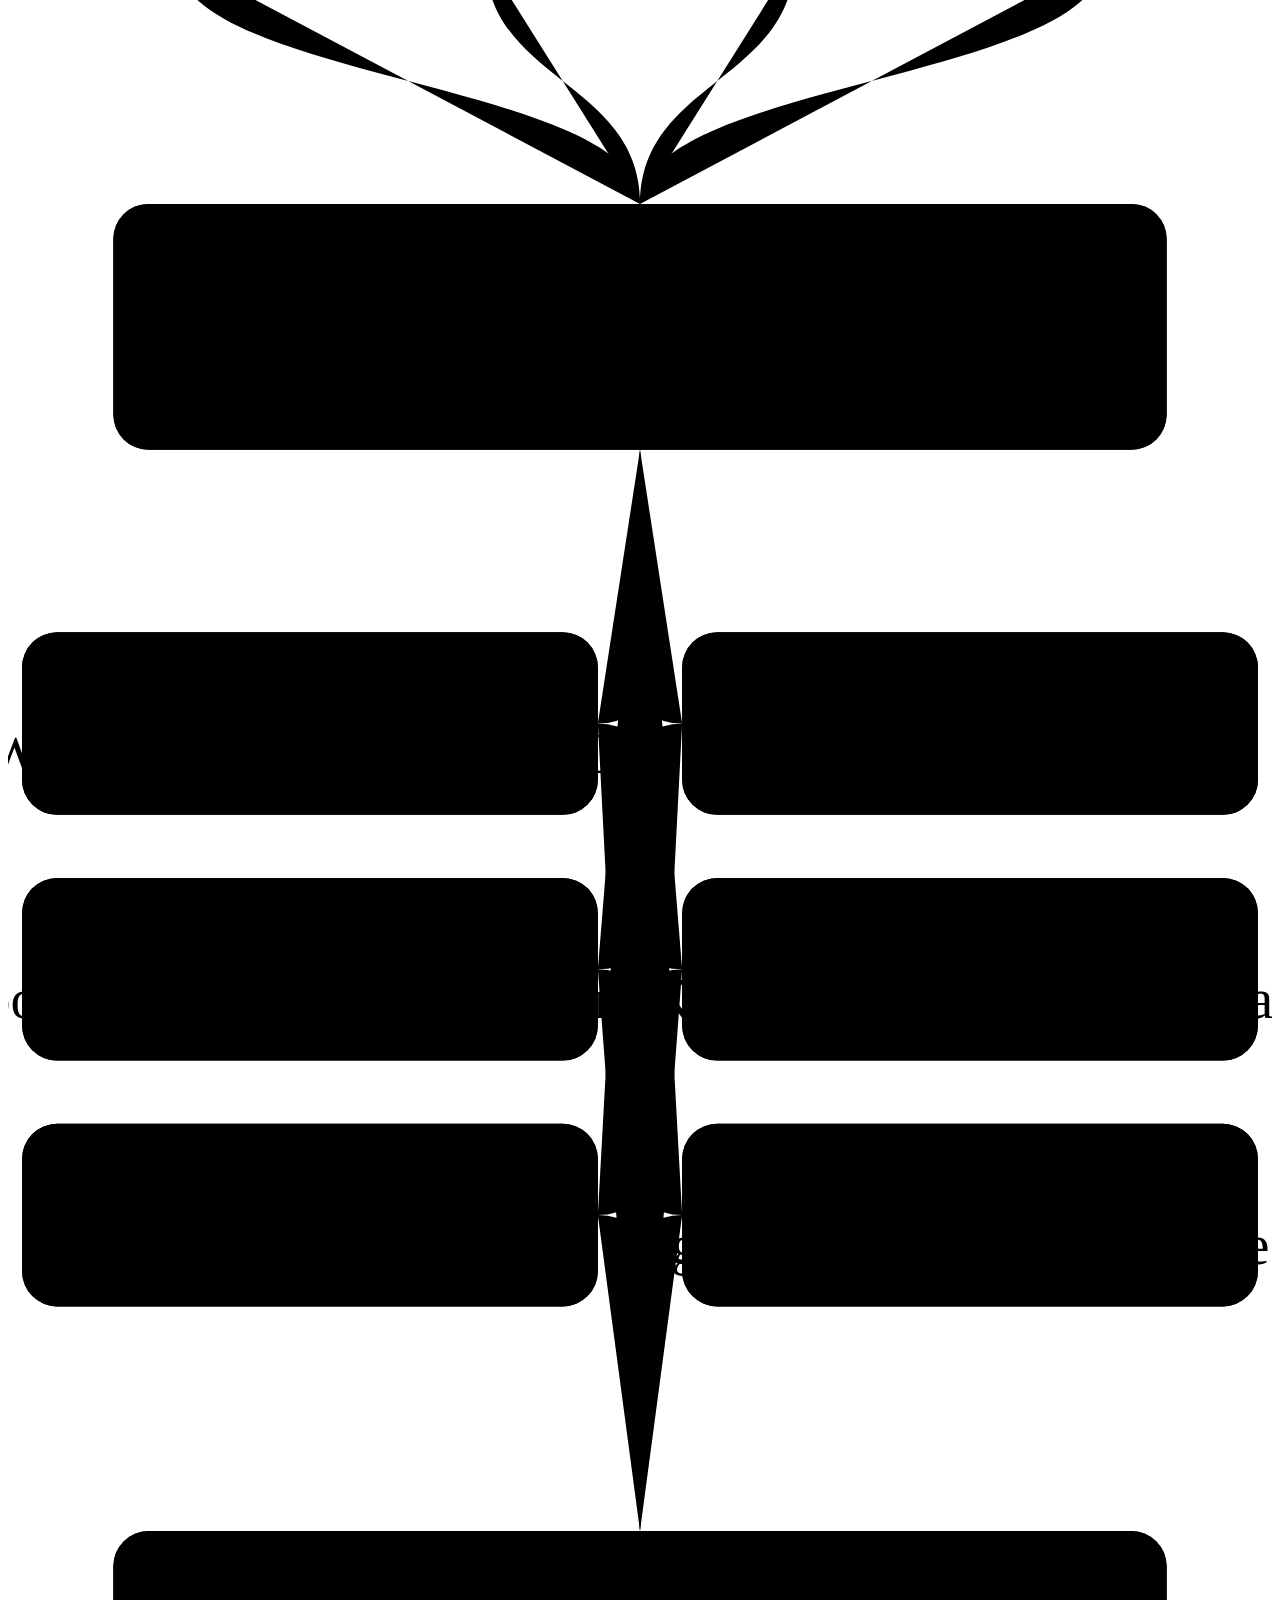
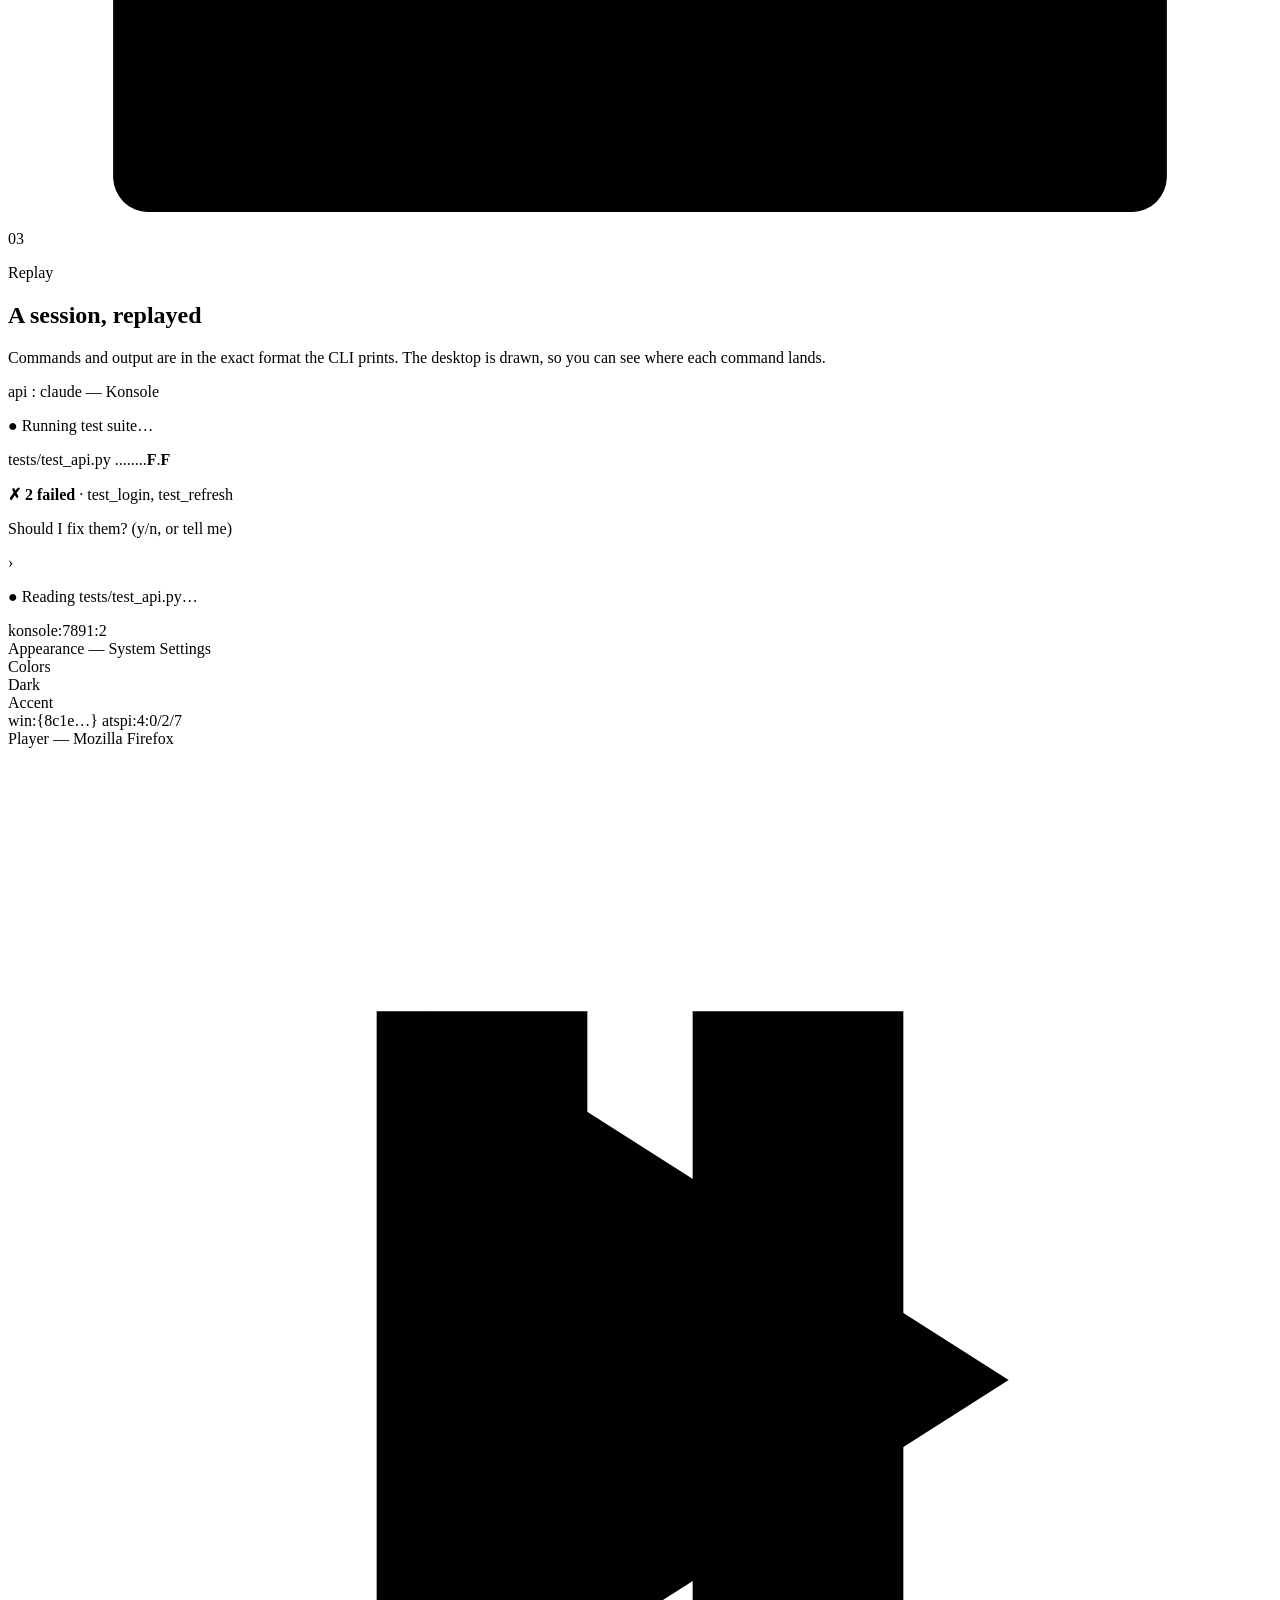
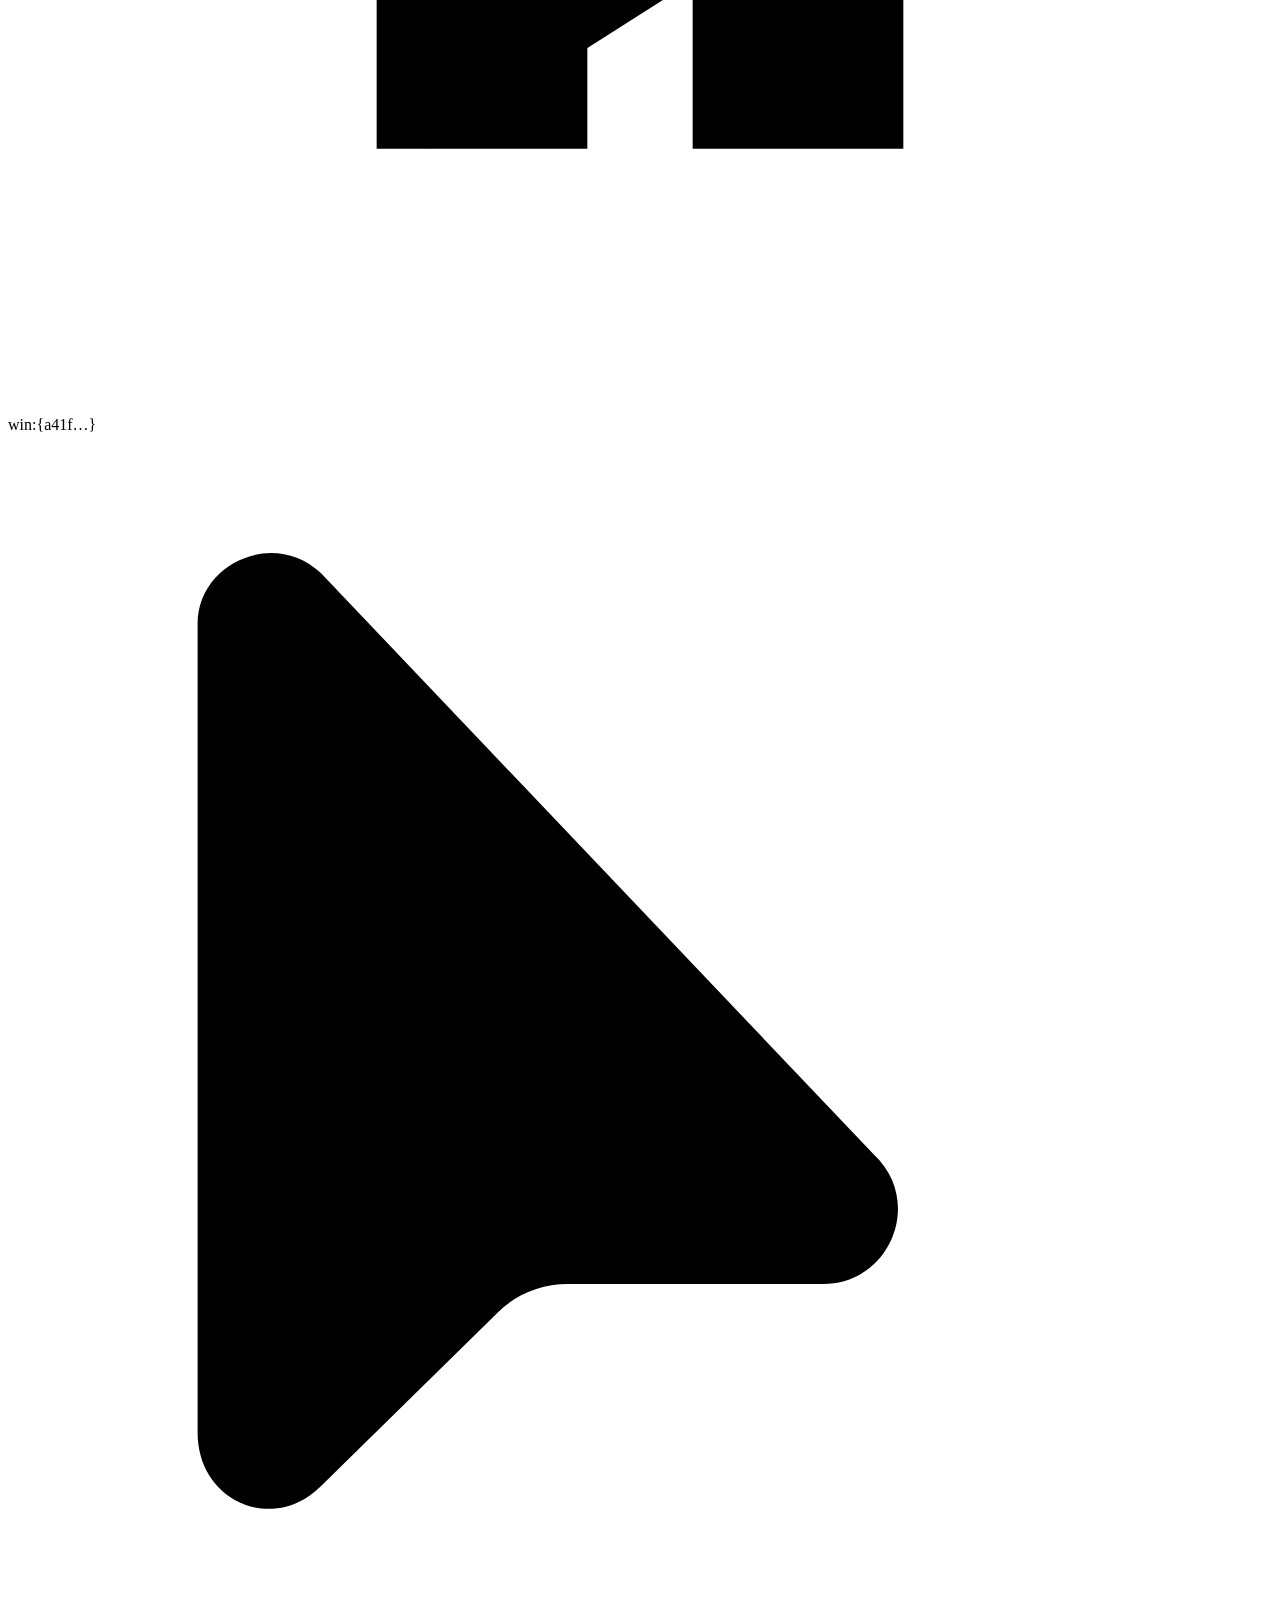
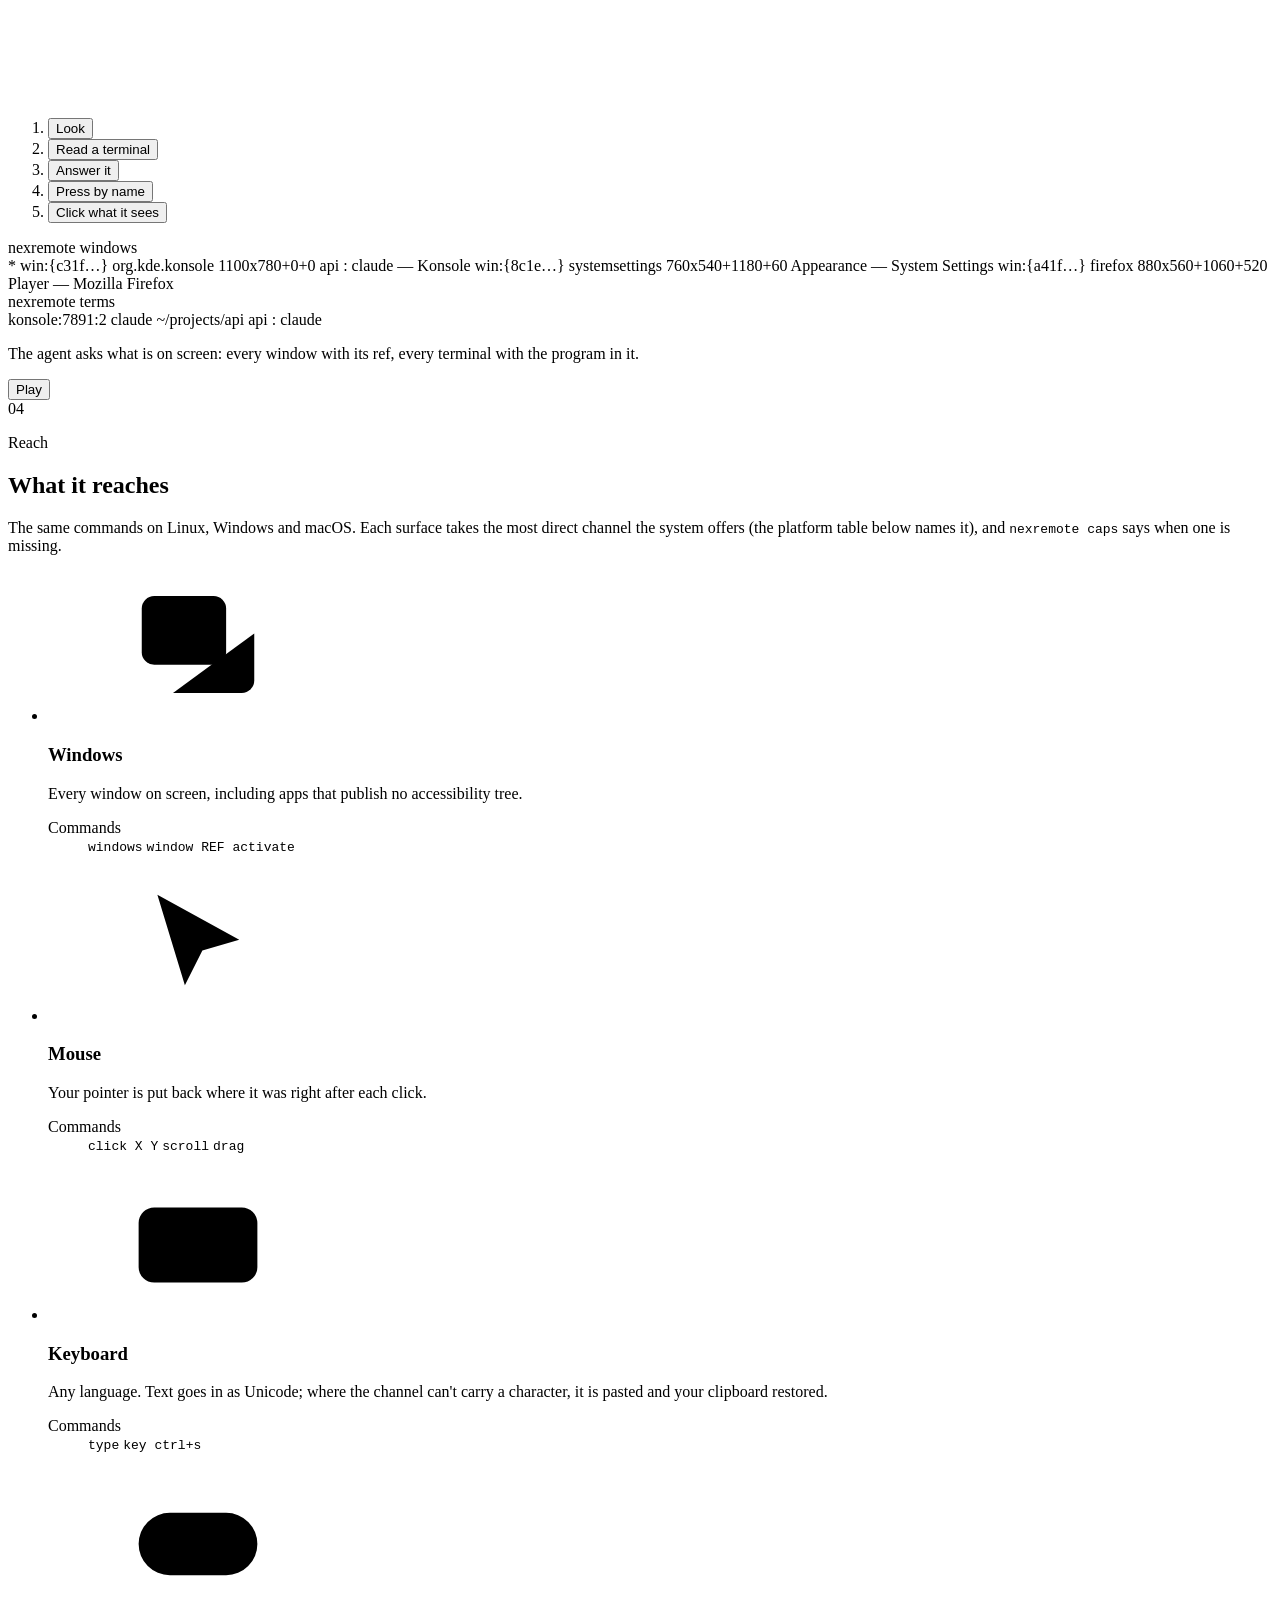
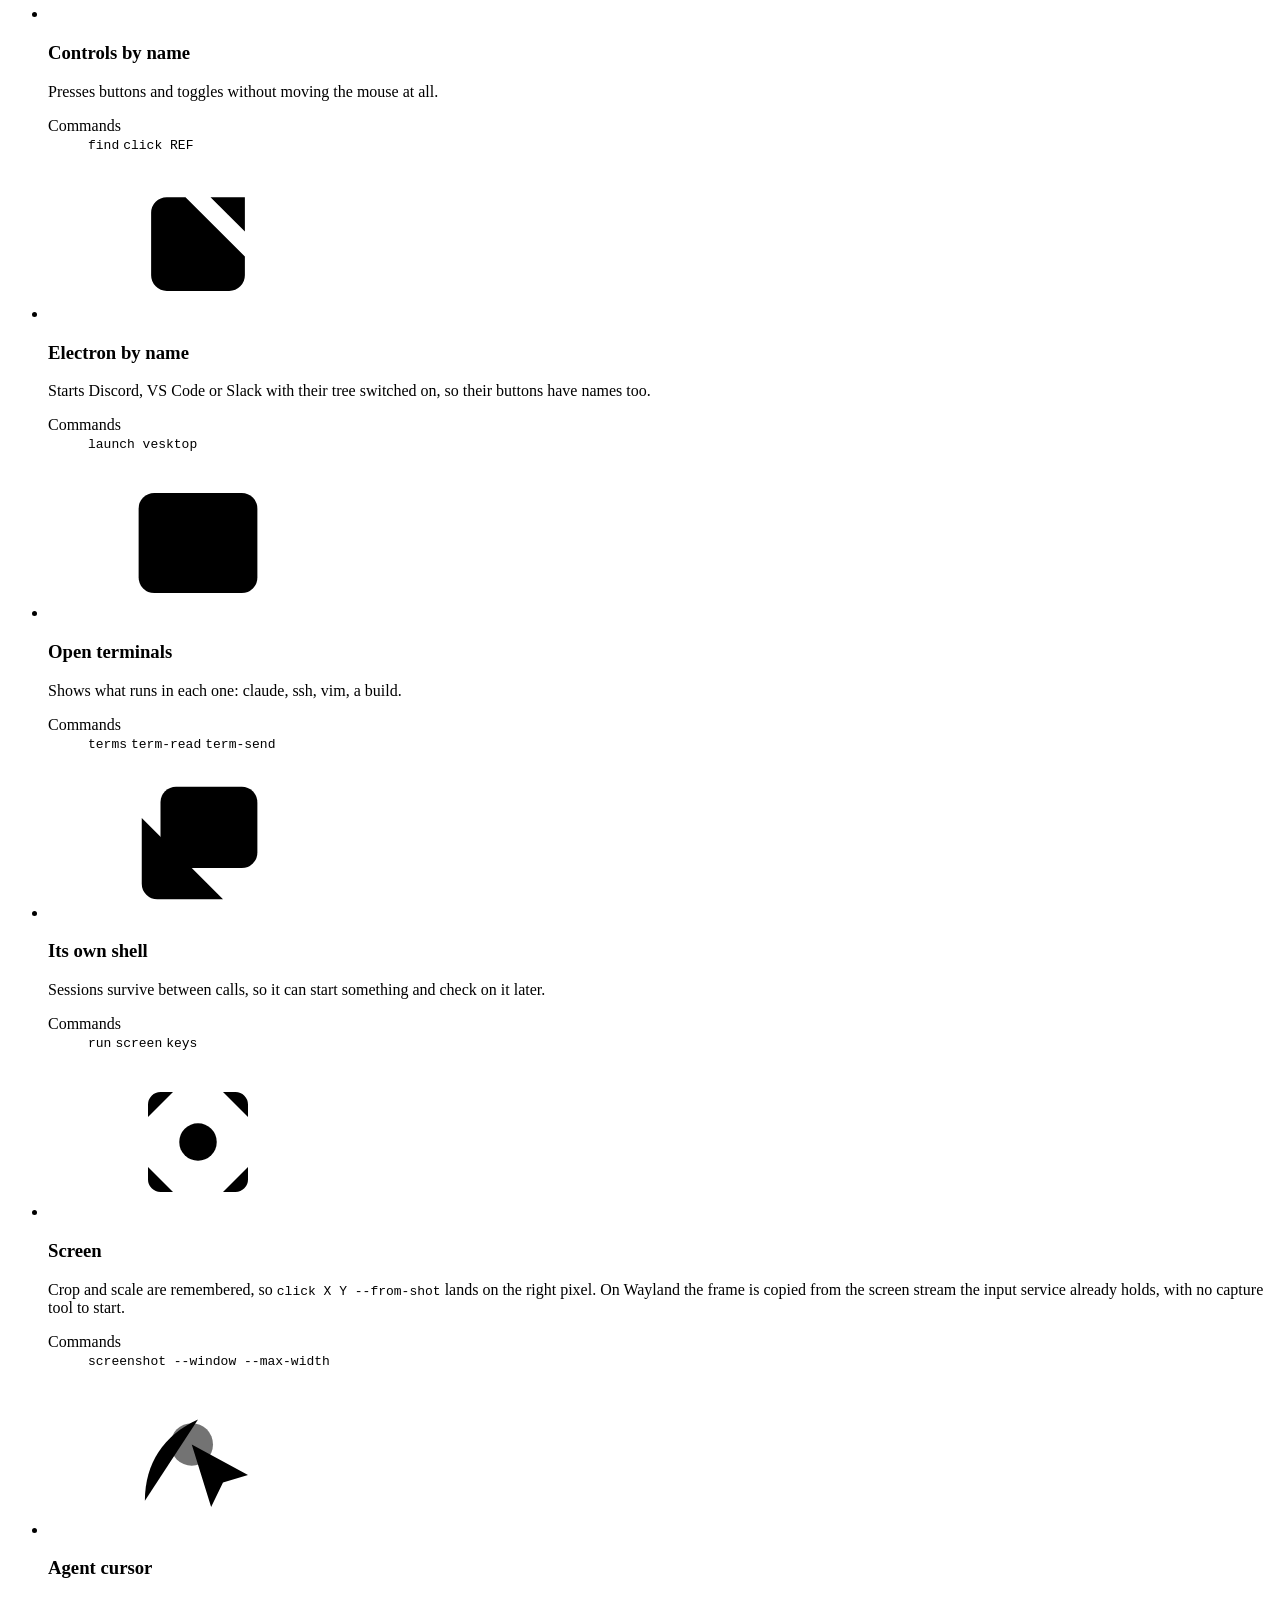
==== commit 053a10e6: "feat(site): v0.6.0 — PipeWire ekran görüntüsü, sakin ajan imleci; güncel paket Co-Authored-By: Claud" ====
--- a/site/index.html
+++ b/site/index.html
@@ -16,7 +16,7 @@
 <link rel="preconnect" href="https://fonts.googleapis.com">
 <link rel="preconnect" href="https://fonts.gstatic.com" crossorigin>
 <link href="https://fonts.googleapis.com/css2?family=IBM+Plex+Mono:wght@400;500&family=Schibsted+Grotesk:wght@400;500;600;700;800&display=swap" rel="stylesheet">
-<link rel="stylesheet" href="/assets/site.css?v=0.5.0">
+<link rel="stylesheet" href="/assets/site.css?v=0.6.0">
 <script>
   // JS varsa "js" sınıfı: yalnızca o zaman, görünmeden önce gizlenecek öğeler gizlenir.
   // Tema, boyamadan önce uygulanır (yanıp sönme olmasın).
@@ -96,7 +96,7 @@
           <a class="btn btn-invert" href="/download/nexremote.zip" download data-magnet>
             <svg class="ico" aria-hidden="true"><use href="#i-download"/></svg>
             <span>Download</span>
-            <span class="btn-meta">v0.5.0 · zip · 237 KB</span>
+            <span class="btn-meta">v0.6.0 · zip · 260 KB</span>
           </a>
           <a class="btn btn-ghost" href="#replay" data-magnet>
             <svg class="ico" aria-hidden="true"><use href="#i-play"/></svg>
@@ -598,13 +598,13 @@
       <li class="surface" data-surface data-reveal data-tilt>
         <svg class="ico ico-lg" aria-hidden="true"><use href="#i-viewfinder"/></svg>
         <h3>Screen</h3>
-        <p>Crop and scale are remembered, so <code>click X Y --from-shot</code> lands on the right pixel.</p>
+        <p>Crop and scale are remembered, so <code>click X Y --from-shot</code> lands on the right pixel. On Wayland the frame is copied from the screen stream the input service already holds, with no capture tool to start.</p>
         <dl><dt>Commands</dt><dd><code>screenshot --window --max-width</code></dd></dl>
       </li>
       <li class="surface surface-wide2" data-surface data-reveal data-tilt>
         <svg class="ico ico-lg" aria-hidden="true"><use href="#i-agentcursor"/></svg>
         <h3>Agent cursor</h3>
-        <p>A second, visible arrow glides to where the agent works. Your mouse stays yours: clicks pass through it and focus never moves.</p>
+        <p>A second, visible arrow moves to where the agent works: short and nearly straight, so you notice it without watching it drift. Your mouse stays yours: clicks pass through it and focus never moves.</p>
         <dl><dt>Commands</dt><dd><code>point</code> <code>cursor</code> <code>cursor-hide</code></dd></dl>
       </li>
       <li class="surface surface-caps" data-reveal data-tilt>
@@ -657,7 +657,7 @@
 
     <div class="pm-wrap" data-reveal>
       <p class="pm-dim">9 surfaces × 3 platforms</p>
-      <table class="pm"><caption class="sr">The channel each capability uses on Linux, Windows and macOS</caption><thead><tr><td><span class="pm-cap">Capability</span></td><th scope="col">Linux</th><th scope="col">Windows</th><th scope="col">macOS <span class="pv">Preview</span></th></tr></thead><tbody><tr><th scope="row">Every window on screen</th><td data-os="Linux"><span class="pm-ch">KWin · hyprctl · swaymsg · EWMH</span><small>GNOME: AT-SPI only</small></td><td data-os="Windows"><span class="pm-ch">EnumWindows</span></td><td data-os="macOS"><span class="pm-ch">CGWindowList + AX</span></td></tr><tr><th scope="row">Real mouse</th><td data-os="Linux"><span class="pm-ch">XTEST · RemoteDesktop portal · Sway IPC</span></td><td data-os="Windows"><span class="pm-ch">SendInput</span></td><td data-os="macOS"><span class="pm-ch">CGEvent</span></td></tr><tr><th scope="row">Real keyboard</th><td data-os="Linux"><span class="pm-ch">XTEST · portal + clipboard · wtype</span></td><td data-os="Windows"><span class="pm-ch">SendInput (Unicode)</span></td><td data-os="macOS"><span class="pm-ch">CGEvent (Unicode)</span></td></tr><tr><th scope="row">Press a button by name</th><td data-os="Linux"><span class="pm-ch">AT-SPI</span></td><td data-os="Windows"><span class="pm-ch">UI Automation</span><small>not exercised under Wine</small></td><td data-os="macOS"><span class="pm-ch">Accessibility (AX)</span></td></tr><tr><th scope="row">Electron and Chromium with their tree on</th><td data-os="Linux"><span class="pm-ch">flag + environment</span></td><td data-os="Windows"><span class="pm-ch">flag</span></td><td data-os="macOS"><span class="pm-ch">flag</span></td></tr><tr><th scope="row">Open terminals</th><td data-os="Linux"><span class="pm-ch">Konsole D-Bus, tmux</span></td><td data-os="Windows"><span class="pm-ch">console buffer (AttachConsole)</span></td><td data-os="macOS"><span class="pm-ch">Terminal.app, iTerm2, tmux</span></td></tr><tr><th scope="row">Its own terminal</th><td data-os="Linux"><span class="pm-ch">tmux / PTY</span></td><td data-os="Windows"><span class="pm-ch">cmd.exe</span></td><td data-os="macOS"><span class="pm-ch">tmux / PTY</span></td></tr><tr><th scope="row">Visible agent cursor</th><td data-os="Linux"><span class="pm-ch">X11/XWayland window · your cursor theme</span></td><td data-os="Windows"><span class="pm-ch">layered window · system arrow</span></td><td data-os="macOS"><span class="pm-ch">NSWindow · system arrow</span></td></tr><tr><th scope="row">Screenshots</th><td data-os="Linux"><span class="pm-ch">spectacle · grim · Xlib</span></td><td data-os="Windows"><span class="pm-ch">GDI</span></td><td data-os="macOS"><span class="pm-ch">screencapture</span></td></tr></tbody></table>
+      <table class="pm"><caption class="sr">The channel each capability uses on Linux, Windows and macOS</caption><thead><tr><td><span class="pm-cap">Capability</span></td><th scope="col">Linux</th><th scope="col">Windows</th><th scope="col">macOS <span class="pv">Preview</span></th></tr></thead><tbody><tr><th scope="row">Every window on screen</th><td data-os="Linux"><span class="pm-ch">KWin · hyprctl · swaymsg · EWMH</span><small>GNOME: AT-SPI only</small></td><td data-os="Windows"><span class="pm-ch">EnumWindows</span></td><td data-os="macOS"><span class="pm-ch">CGWindowList + AX</span></td></tr><tr><th scope="row">Real mouse</th><td data-os="Linux"><span class="pm-ch">XTEST · RemoteDesktop portal · Sway IPC</span></td><td data-os="Windows"><span class="pm-ch">SendInput</span></td><td data-os="macOS"><span class="pm-ch">CGEvent</span></td></tr><tr><th scope="row">Real keyboard</th><td data-os="Linux"><span class="pm-ch">XTEST · portal + clipboard · wtype</span></td><td data-os="Windows"><span class="pm-ch">SendInput (Unicode)</span></td><td data-os="macOS"><span class="pm-ch">CGEvent (Unicode)</span></td></tr><tr><th scope="row">Press a button by name</th><td data-os="Linux"><span class="pm-ch">AT-SPI</span></td><td data-os="Windows"><span class="pm-ch">UI Automation</span><small>not exercised under Wine</small></td><td data-os="macOS"><span class="pm-ch">Accessibility (AX)</span></td></tr><tr><th scope="row">Electron and Chromium with their tree on</th><td data-os="Linux"><span class="pm-ch">flag + environment</span></td><td data-os="Windows"><span class="pm-ch">flag</span></td><td data-os="macOS"><span class="pm-ch">flag</span></td></tr><tr><th scope="row">Open terminals</th><td data-os="Linux"><span class="pm-ch">Konsole D-Bus, tmux</span></td><td data-os="Windows"><span class="pm-ch">console buffer (AttachConsole)</span></td><td data-os="macOS"><span class="pm-ch">Terminal.app, iTerm2, tmux</span></td></tr><tr><th scope="row">Its own terminal</th><td data-os="Linux"><span class="pm-ch">tmux / PTY</span></td><td data-os="Windows"><span class="pm-ch">cmd.exe</span></td><td data-os="macOS"><span class="pm-ch">tmux / PTY</span></td></tr><tr><th scope="row">Visible agent cursor</th><td data-os="Linux"><span class="pm-ch">X11/XWayland window · your cursor theme</span></td><td data-os="Windows"><span class="pm-ch">layered window · system arrow</span></td><td data-os="macOS"><span class="pm-ch">NSWindow · system arrow</span></td></tr><tr><th scope="row">Screenshots</th><td data-os="Linux"><span class="pm-ch">PipeWire stream · spectacle · grim · Xlib</span></td><td data-os="Windows"><span class="pm-ch">GDI</span></td><td data-os="macOS"><span class="pm-ch">screencapture</span></td></tr></tbody></table>
       <p class="pm-src">Channels are read from the project README when this page is built.</p>
     </div>
   </div>
@@ -810,7 +810,7 @@
     <div class="sec-head" data-reveal>
       <span class="bignum" aria-hidden="true" data-parallax>09</span>
       <div><p class="kicker">Numbers</p><h2 id="numbers-h" class="big">By the numbers</h2></div>
-      <p>Counted from the v0.5.0 source every time this page is built. No estimates, no projections.</p>
+      <p>Counted from the v0.6.0 source every time this page is built. No estimates, no projections.</p>
     </div>
     <dl class="stats" data-stagger>
       <div class="stat" data-reveal><dt>MCP tools</dt><dd data-count="23">23</dd></div>
@@ -818,8 +818,8 @@
       <div class="stat" data-reveal><dt>ways to plug in: shell, MCP, HTTP, text loop</dt><dd data-count="4">4</dd></div>
       <div class="stat" data-reveal><dt>desktop surfaces it reaches</dt><dd data-count="9">9</dd></div>
       <div class="stat" data-reveal><dt>harness setups documented</dt><dd data-count="11">11</dd></div>
-      <div class="stat" data-reveal><dt>test suites, 4 of them in a throwaway desktop</dt><dd data-count="15">15</dd></div>
-      <div class="stat stat-wide" data-reveal><dt>lines of Python, core and adapters</dt><dd data-count="11258">11,258</dd></div>
+      <div class="stat" data-reveal><dt>test suites, 4 of them in a throwaway desktop</dt><dd data-count="18">18</dd></div>
+      <div class="stat stat-wide" data-reveal><dt>lines of Python, core and adapters</dt><dd data-count="12168">12,168</dd></div>
       <div class="stat stat-zero" data-reveal><dt>root or admin rights needed</dt><dd data-count="0">0</dd></div>
     </dl>
   </div>
@@ -863,7 +863,7 @@
     </div>
     <div class="track">
       <div class="track-col" data-reveal>
-        <h3 class="track-h"><svg class="ico" aria-hidden="true"><use href="#i-yes"/></svg>In v0.5.0 today</h3>
+        <h3 class="track-h"><svg class="ico" aria-hidden="true"><use href="#i-yes"/></svg>In v0.6.0 today</h3>
         <ul class="track-list done" data-stagger>
           <li data-reveal>KDE Plasma: every window through KWin scripting, mouse and keyboard through the RemoteDesktop portal, approved once</li>
           <li data-reveal>X11 (XTEST, EWMH), Sway and Hyprland (their own IPC) behind the same commands; on Sway the mouse needs no extra package</li>
@@ -876,6 +876,7 @@
           <li data-reveal>Windows, terminals and the accessibility tree as live MCP resources</li>
           <li data-reveal>A user service for the HTTP adapter, with a token file and TLS, to drive another machine</li>
           <li data-reveal>A visible agent cursor on Linux, Windows and macOS that never touches your mouse, from every adapter: MCP, HTTP, CLI</li>
+          <li data-reveal>Faster on Linux: screenshots from the live PipeWire stream (about 0.2 s instead of 1.5 s), clicks that never wait on the cursor animation</li>
           <li data-reveal>A pip package: <code>pip install .[all]</code> on Linux, Windows and macOS</li>
           <li data-reveal>Input tests in an isolated sandbox desktop, X11 in Xvfb, Sway on a headless compositor, Windows under Wine</li>
         </ul>
@@ -979,7 +980,7 @@
           <li>
             <h3>Download and unpack</h3>
             <div class="copyline"><code id="cmd-l1">unzip nexremote.zip &amp;&amp; cd nexremote</code><button class="copy" type="button" data-copy="#cmd-l1" data-done="Copied"><span class="copy-ico" aria-hidden="true"><svg class="ico i1"><use href="#i-copy"/></svg><svg class="ico i2"><use href="#i-check"/></svg></span><span data-label>Copy</span></button></div>
-            <p><a href="/download/nexremote.zip" download>nexremote.zip</a> (237 KB) · <a href="/download/nexremote.tar.gz" download>nexremote.tar.gz</a> (192 KB)</p>
+            <p><a href="/download/nexremote.zip" download>nexremote.zip</a> (260 KB) · <a href="/download/nexremote.tar.gz" download>nexremote.tar.gz</a> (211 KB)</p>
           </li>
           <li>
             <h3>Install the commands</h3>
@@ -992,7 +993,7 @@
             <p>Turns on the accessibility tree and, on Wayland, opens the desktop's remote-control dialog: tick <em>Allow restoring</em>, press <em>Share</em>. X11 asks nothing.</p>
           </li>
         </ol>
-        <p class="reqs">Needs <code>python3-dbus</code> <code>python3-gi</code> <code>xdg-desktop-portal-kde</code> <code>pipewire</code> <code>wl-clipboard</code>. Optional: <code>tmux</code> <code>python3-pil</code> <code>python3-xlib</code>, <code>pip install mcp</code>. Rather use pip? <code>pipx install --system-site-packages .</code> keeps the system's D-Bus and GObject bindings in view.</p>
+        <p class="reqs">Needs <code>python3-dbus</code> <code>python3-gi</code> <code>xdg-desktop-portal-kde</code> <code>pipewire</code> <code>wl-clipboard</code>. Optional: <code>tmux</code> <code>python3-pil</code> <code>python3-xlib</code> <code>gstreamer1.0-pipewire</code>, <code>pip install mcp</code>. Rather use pip? <code>pipx install --system-site-packages .</code> keeps the system's D-Bus and GObject bindings in view.</p>
       </div>
       <div class="panel os-panel" role="tabpanel" id="p-windows" aria-labelledby="tab-windows" tabindex="0">
         <h3 class="os-h">Windows</h3>
@@ -1000,7 +1001,7 @@
           <li>
             <h3>Download and unpack</h3>
             <div class="copyline"><code id="cmd-w1">Expand-Archive nexremote.zip -DestinationPath .; cd nexremote</code><button class="copy" type="button" data-copy="#cmd-w1" data-done="Copied"><span class="copy-ico" aria-hidden="true"><svg class="ico i1"><use href="#i-copy"/></svg><svg class="ico i2"><use href="#i-check"/></svg></span><span data-label>Copy</span></button></div>
-            <p><a href="/download/nexremote.zip" download>nexremote.zip</a> (237 KB)</p>
+            <p><a href="/download/nexremote.zip" download>nexremote.zip</a> (260 KB)</p>
           </li>
           <li>
             <h3>Install with pip</h3>
@@ -1021,7 +1022,7 @@
           <li>
             <h3>Download and unpack</h3>
             <div class="copyline"><code id="cmd-m1">unzip nexremote.zip &amp;&amp; cd nexremote</code><button class="copy" type="button" data-copy="#cmd-m1" data-done="Copied"><span class="copy-ico" aria-hidden="true"><svg class="ico i1"><use href="#i-copy"/></svg><svg class="ico i2"><use href="#i-check"/></svg></span><span data-label>Copy</span></button></div>
-            <p><a href="/download/nexremote.zip" download>nexremote.zip</a> (237 KB) · <a href="/download/nexremote.tar.gz" download>nexremote.tar.gz</a> (192 KB)</p>
+            <p><a href="/download/nexremote.zip" download>nexremote.zip</a> (260 KB) · <a href="/download/nexremote.tar.gz" download>nexremote.tar.gz</a> (211 KB)</p>
           </li>
           <li>
             <h3>Install with pip</h3>
@@ -1052,7 +1053,7 @@
           <a class="btn btn-invert" href="/download/nexremote.zip" download data-magnet>
             <svg class="ico" aria-hidden="true"><use href="#i-download"/></svg>
             <span>Download</span>
-            <span class="btn-meta">v0.5.0 · zip · 237 KB</span>
+            <span class="btn-meta">v0.6.0 · zip · 260 KB</span>
           </a>
           <a class="btn btn-ghost" href="mailto:omeralibayrakcii@gmail.com?subject=NexRemote" data-magnet>
             <svg class="ico" aria-hidden="true"><use href="#i-mail"/></svg>
@@ -1063,7 +1064,7 @@
           <code id="cmd-cta" data-typeline>./install.sh &amp;&amp; nexremote setup</code>
           <button class="copy" type="button" data-copy="#cmd-cta" data-done="Copied"><span class="copy-ico" aria-hidden="true"><svg class="ico i1"><use href="#i-copy"/></svg><svg class="ico i2"><use href="#i-check"/></svg></span><span data-label>Copy</span></button>
         </div>
-        <p class="meta"><a href="/download/nexremote.tar.gz" download>nexremote.tar.gz</a> (192 KB) · MIT · Linux · Windows · macOS (preview) · Python 3.9+</p>
+        <p class="meta"><a href="/download/nexremote.tar.gz" download>nexremote.tar.gz</a> (211 KB) · MIT · Linux · Windows · macOS (preview) · Python 3.9+</p>
       </div>
     </div>
   </div>
@@ -1075,7 +1076,7 @@
   <div class="wrap foot-row">
     <span class="foot-brand">
       <svg class="brand-mark" viewBox="0 0 24 24" aria-hidden="true"><circle cx="12" cy="12" r="5.5" fill="none" stroke="currentColor" stroke-width="2"/><path d="M12 1.5v5M12 17.5v5M1.5 12h5M17.5 12h5" stroke="currentColor" stroke-width="2" stroke-linecap="round"/><circle cx="12" cy="12" r="1.6" fill="currentColor"/></svg>
-      NexRemote v0.5.0 · MIT
+      NexRemote v0.6.0 · MIT
     </span>
     <a href="#how">How it works</a>
     <a href="#install">Install</a>
@@ -1086,6 +1087,6 @@
 </footer>
 
 <script id="replay-i18n" type="application/json">{"captions": ["The agent asks what is on screen: every window with its ref, every terminal with the program in it.", "It reads another agent's terminal. Konsole hands over the visible text; no screenshot, no focus change.", "It answers in that terminal as if typed on its keyboard. The window never had to come forward.", "It finds the switch by its name and presses it through accessibility. The mouse does not move.", "The player publishes no controls, so it looks: a screenshot of that window, then a click on the pixel it saw. Your pointer goes back where it was."], "termMsg": "Fix both, then rerun the suite"}</script>
-<script src="/assets/site.js?v=0.5.0" defer></script>
+<script src="/assets/site.js?v=0.6.0" defer></script>
 </body>
 </html>
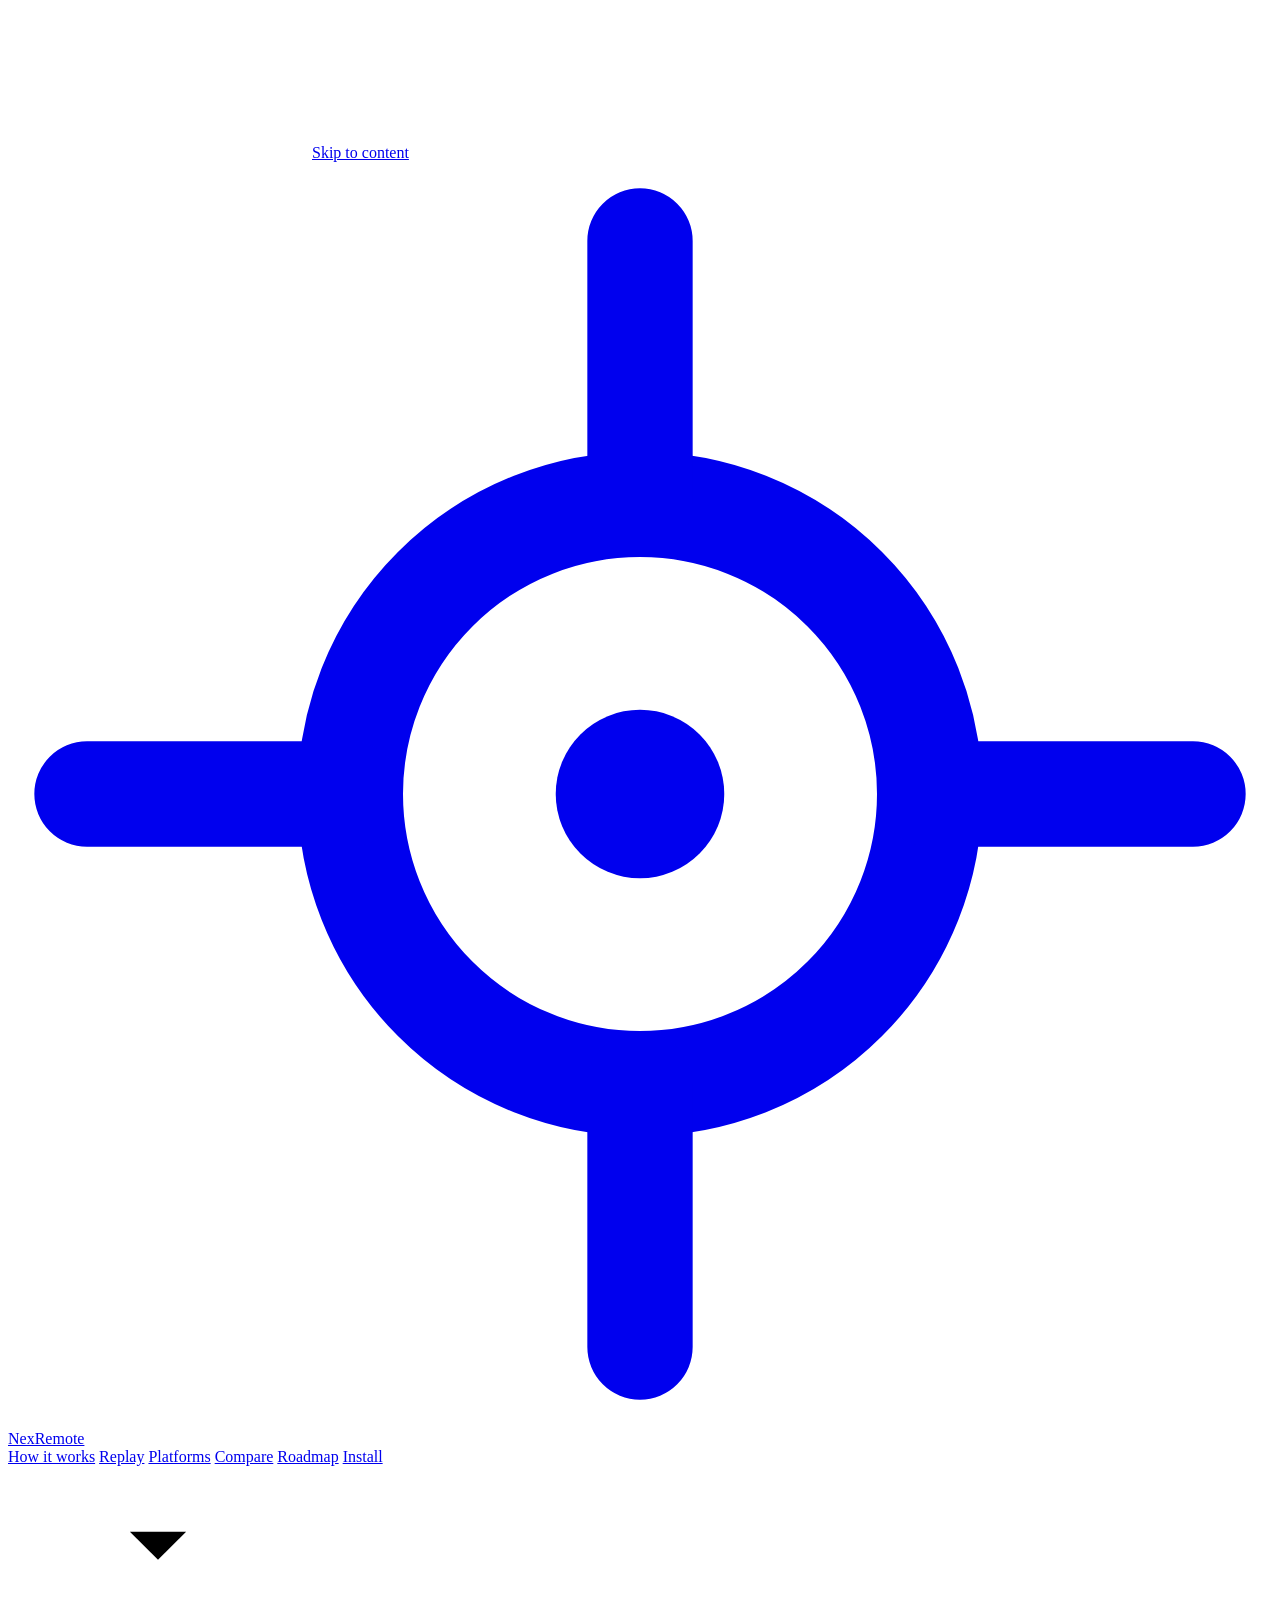
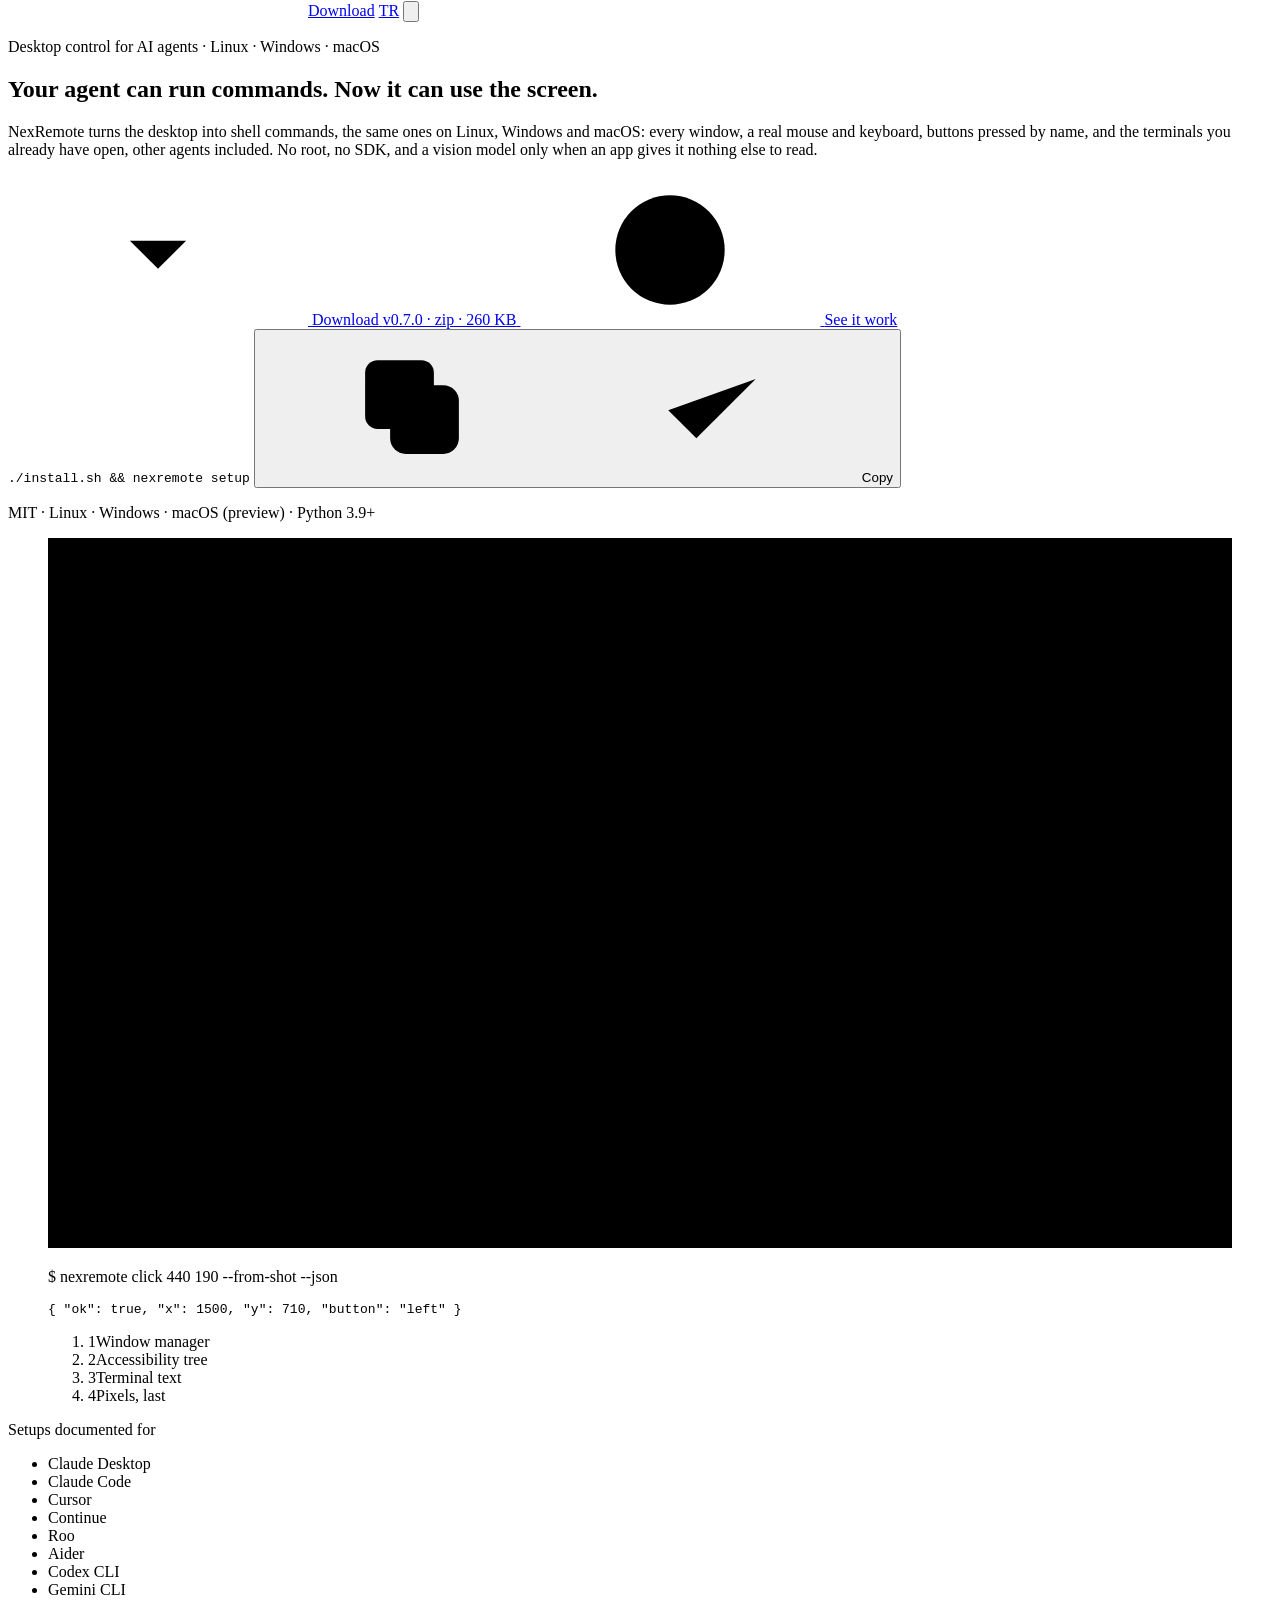
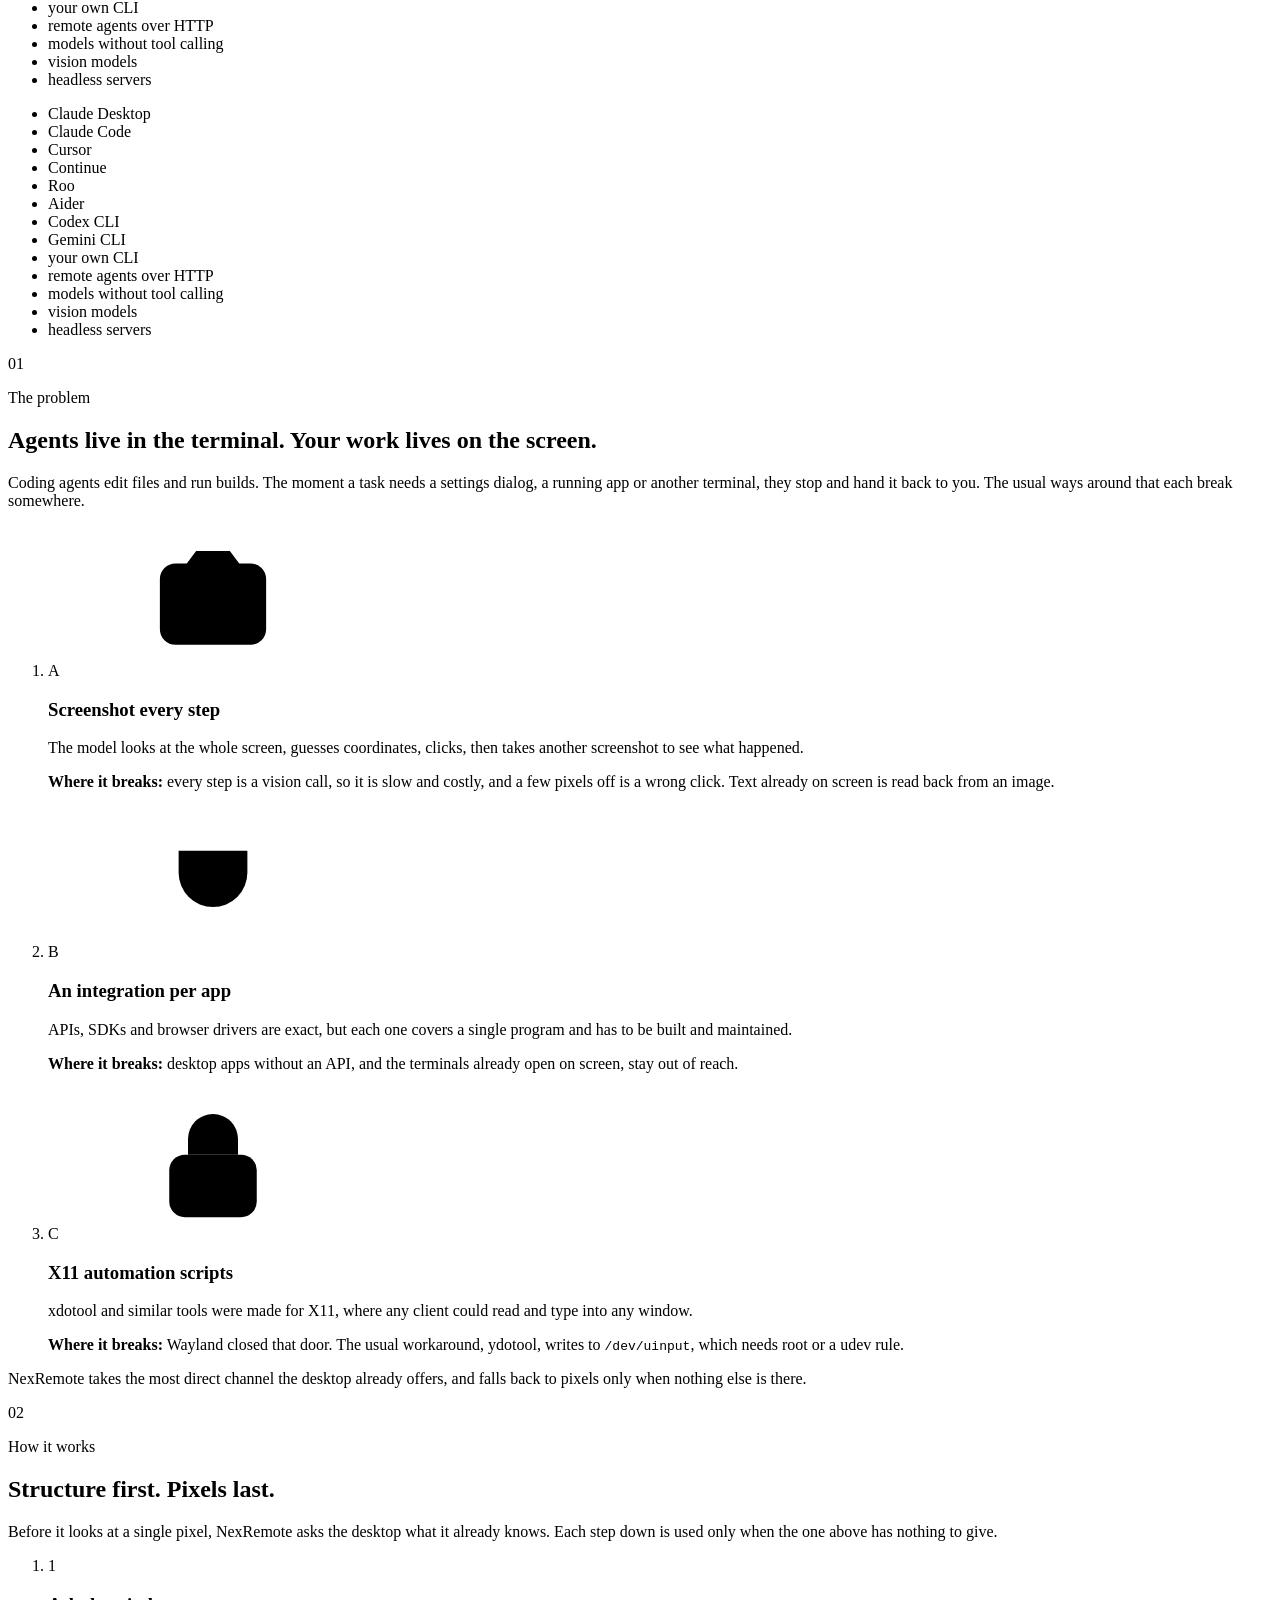
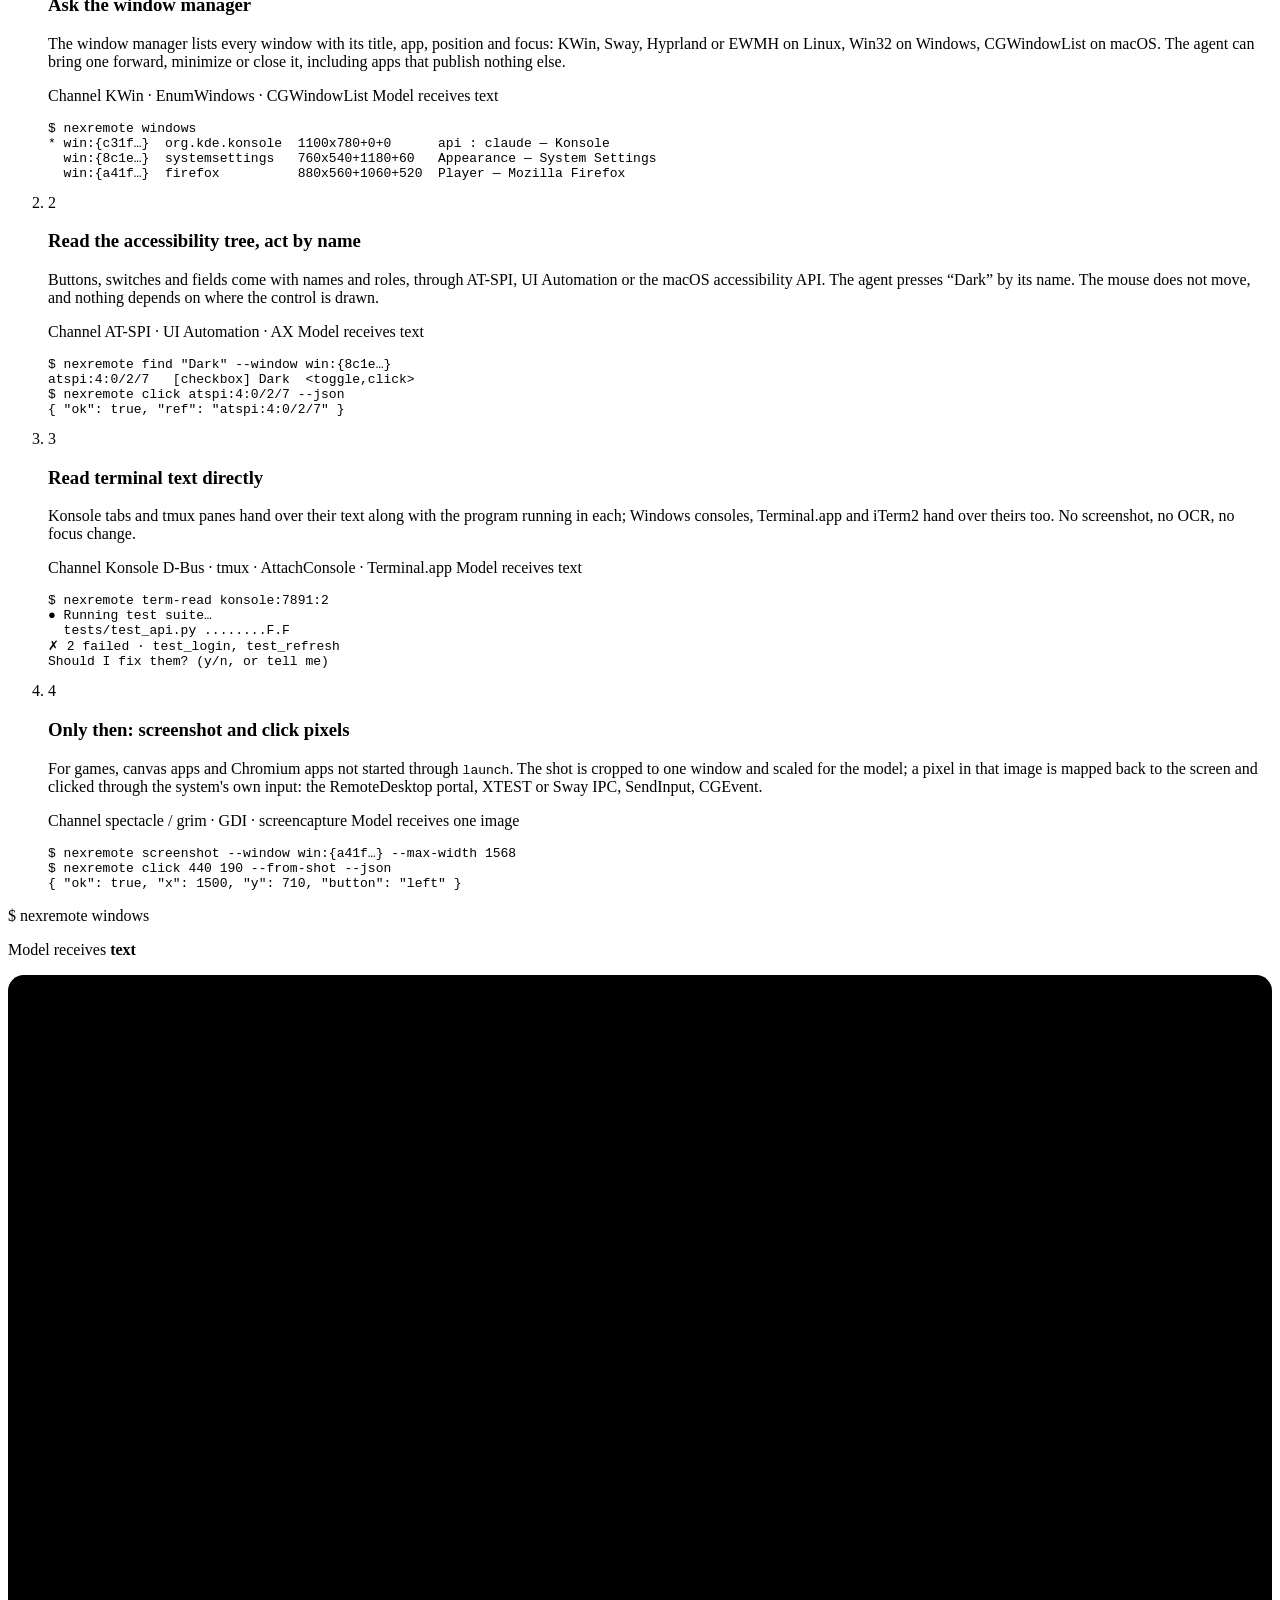
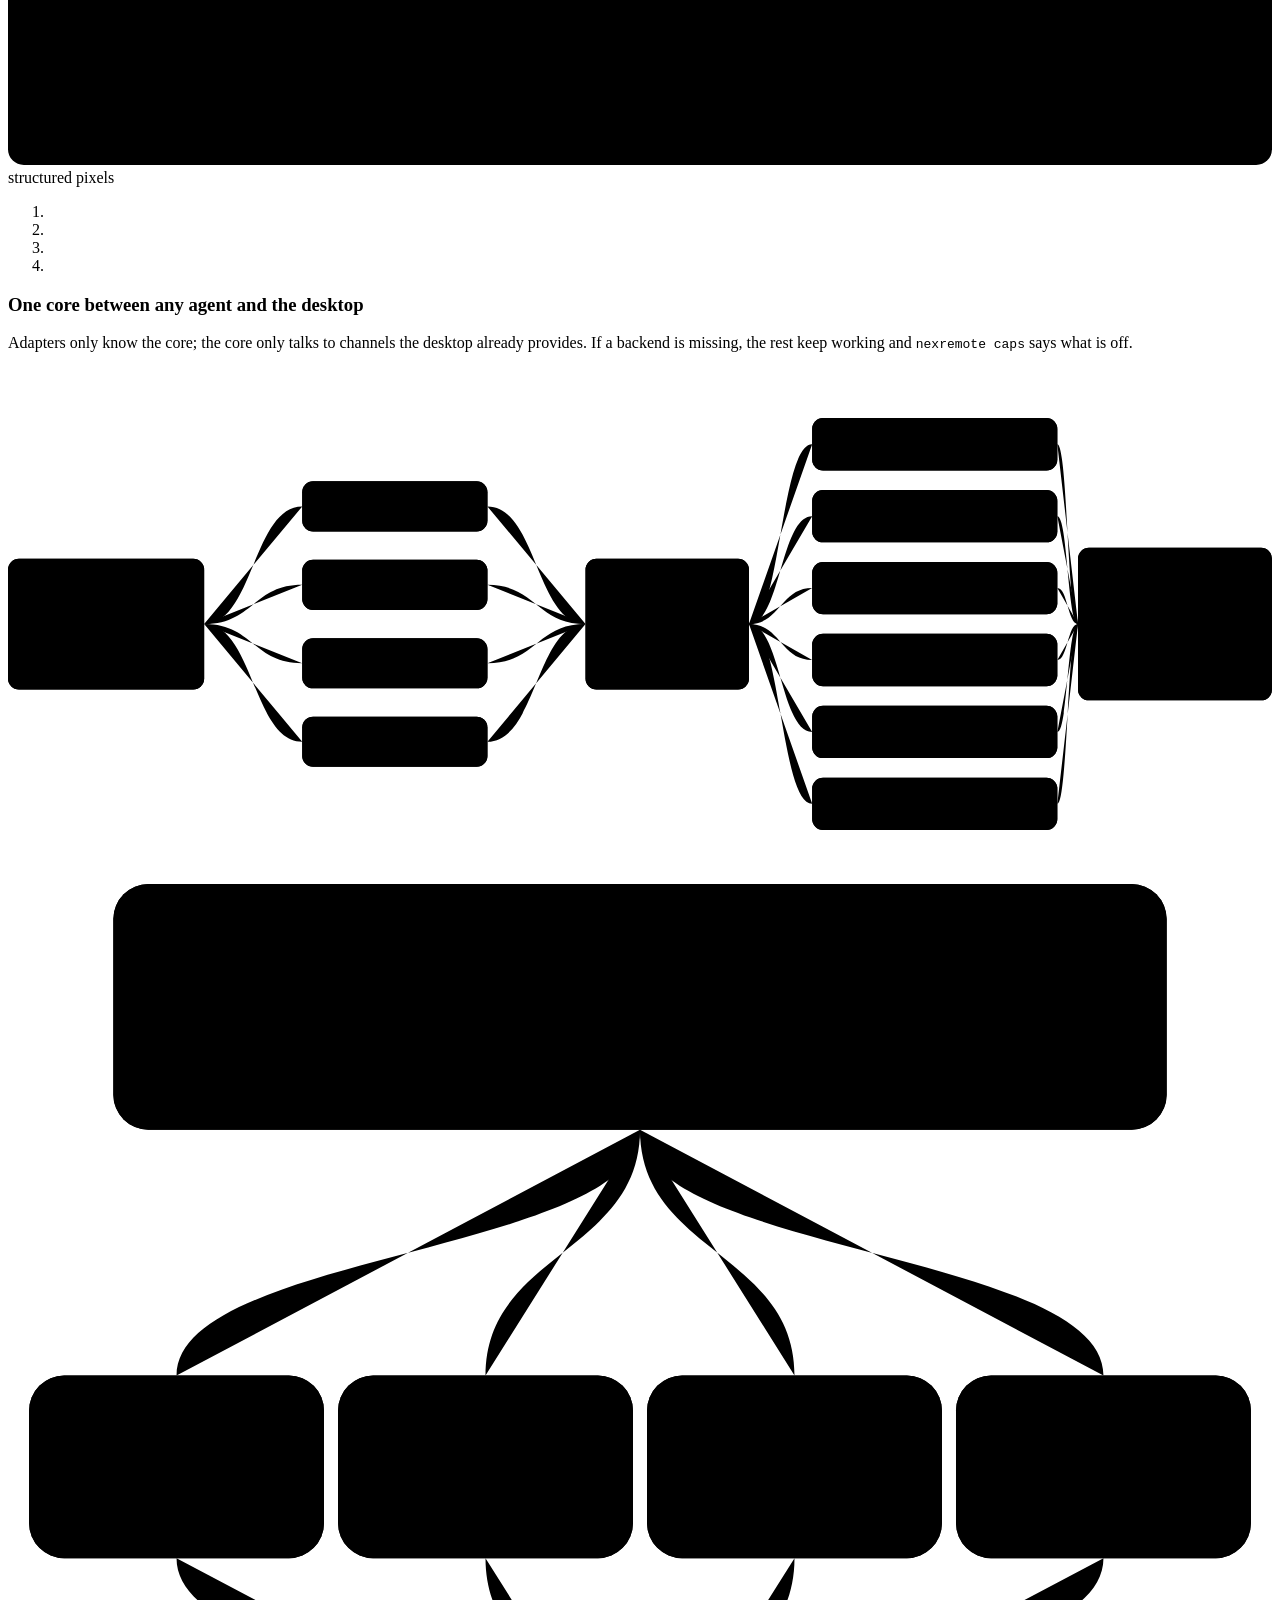
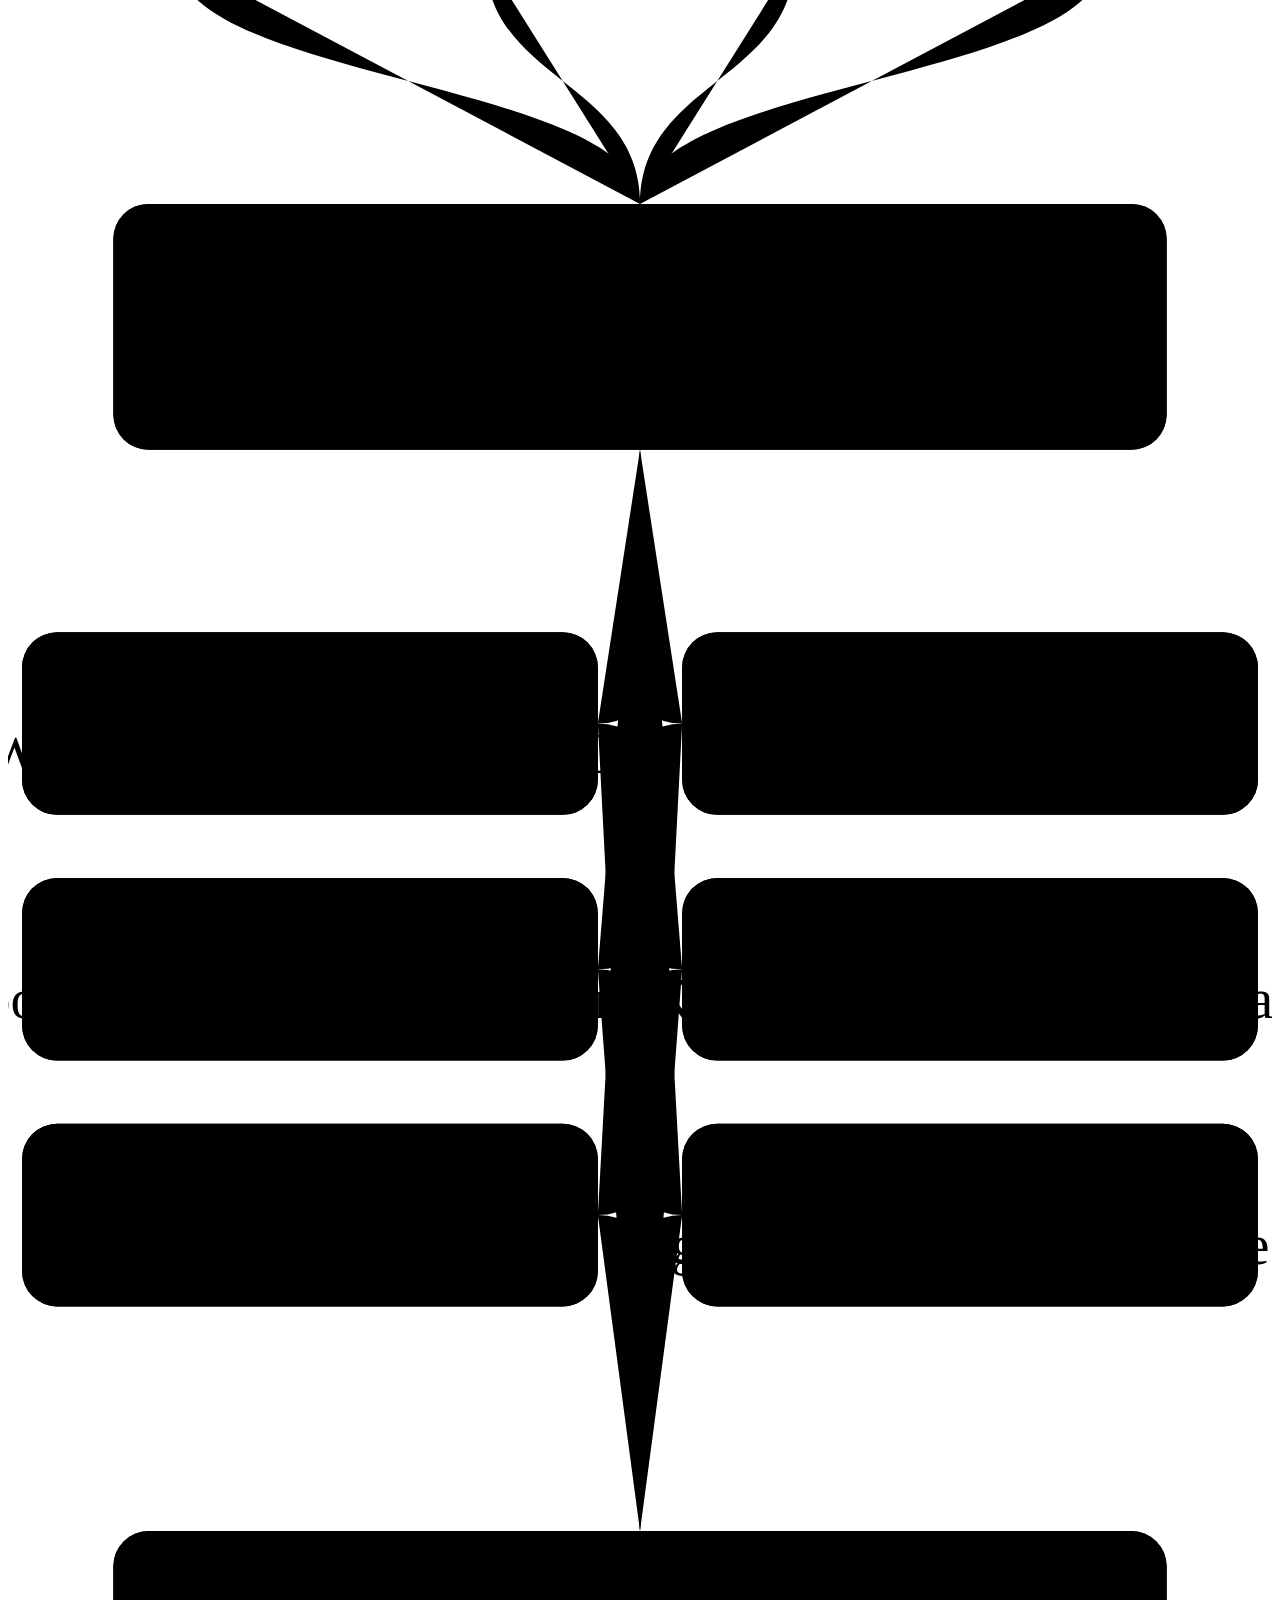
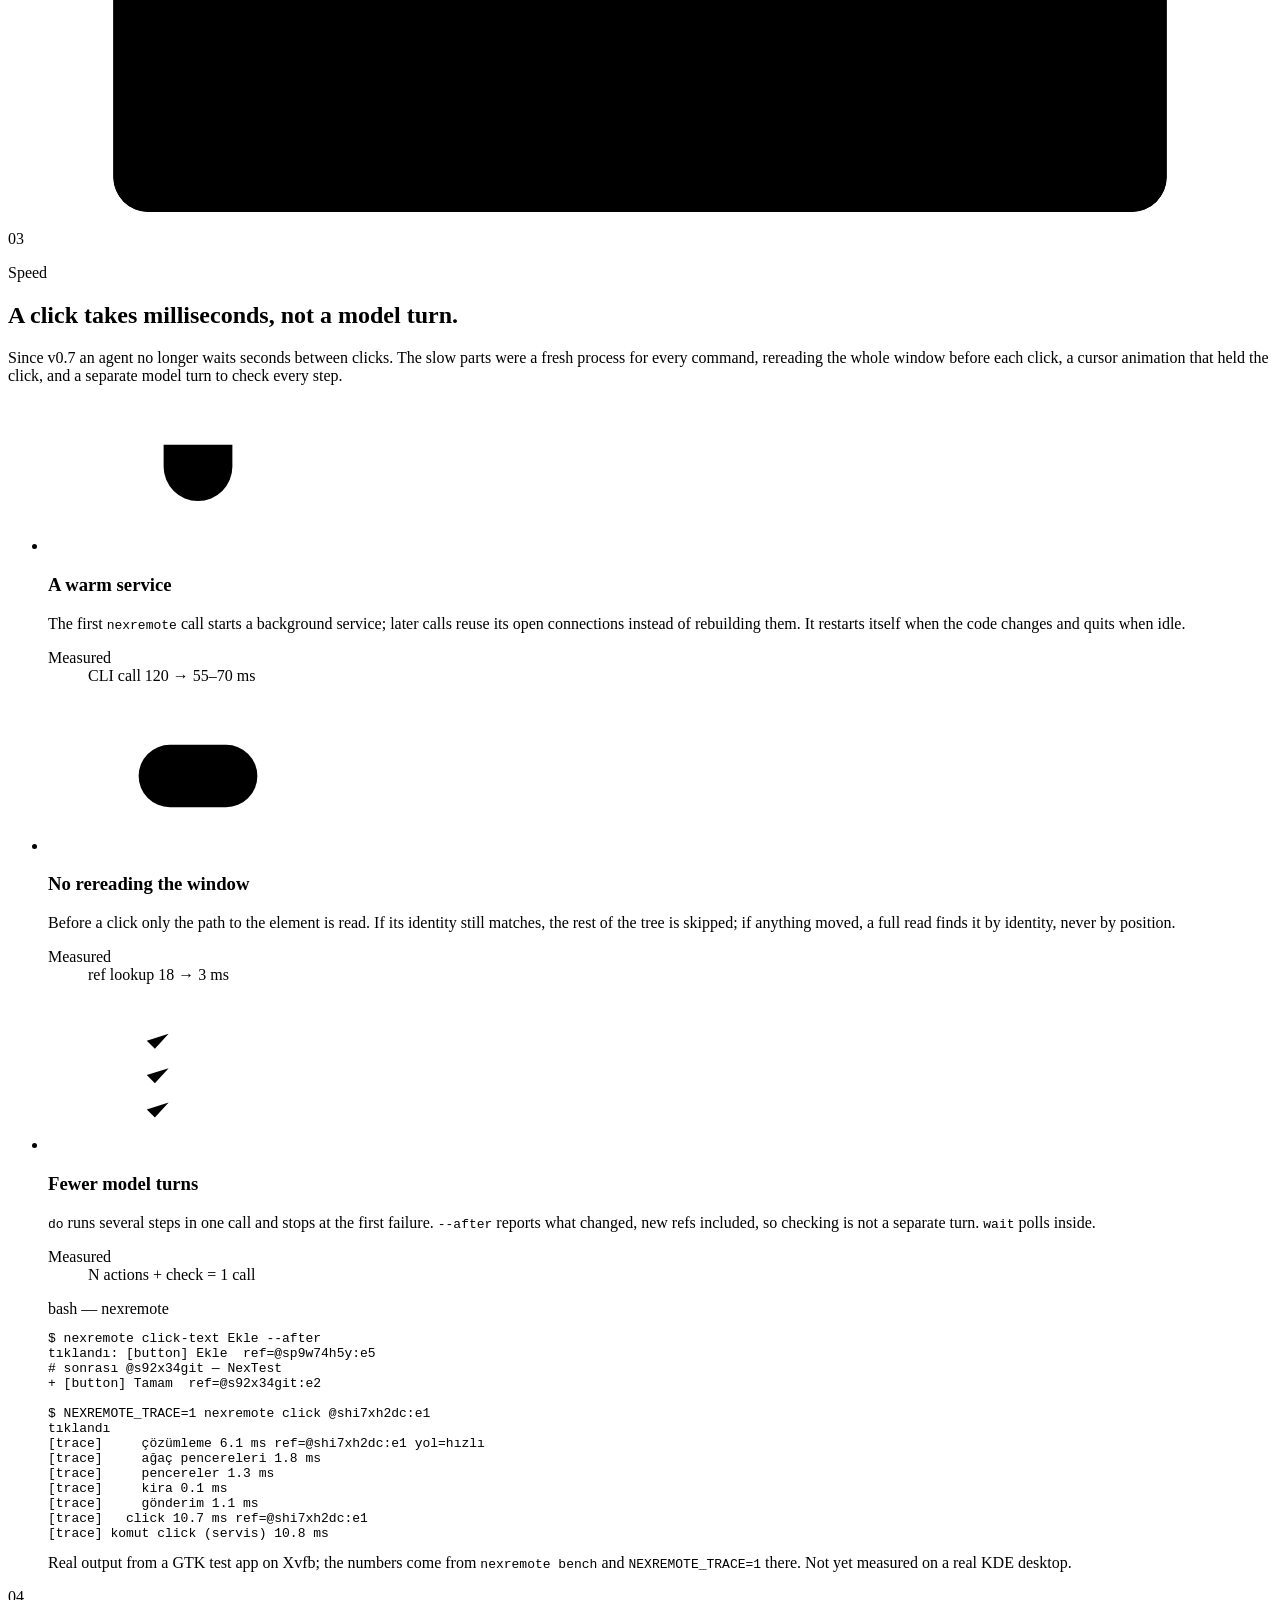
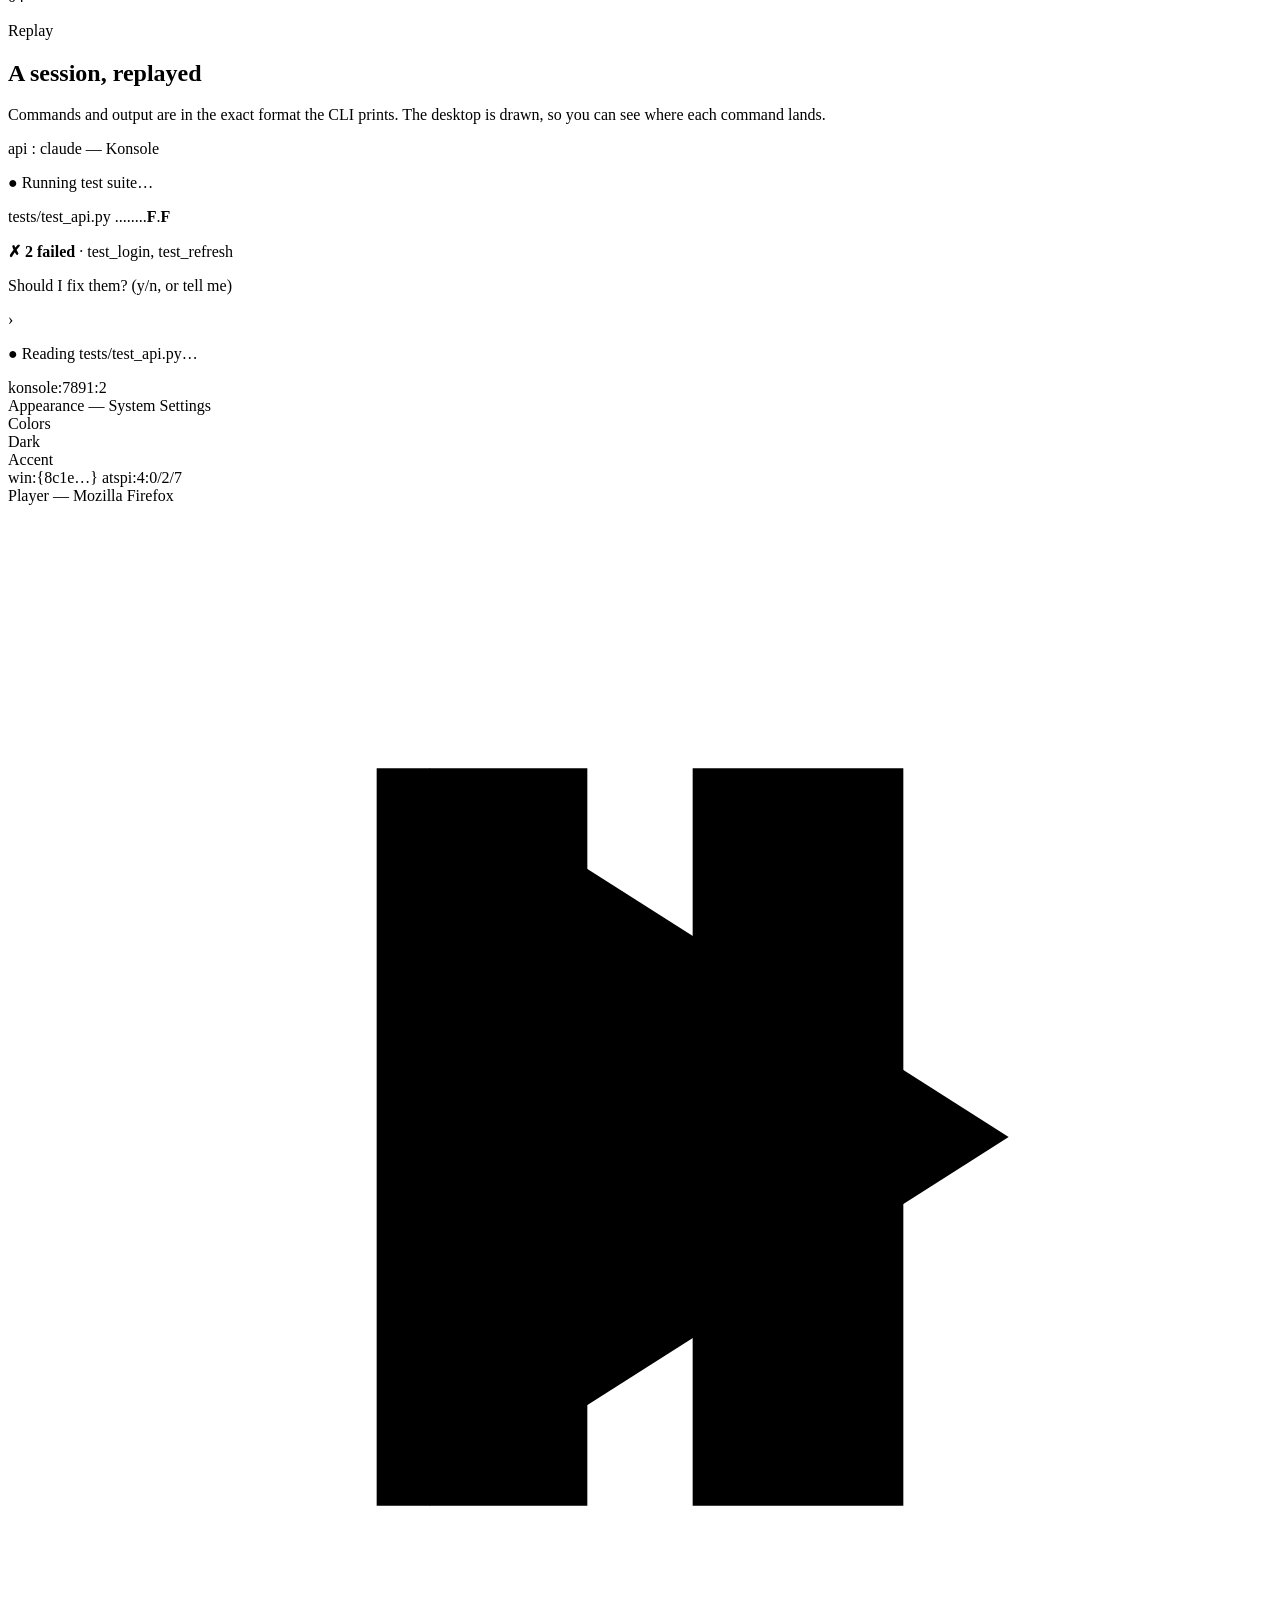
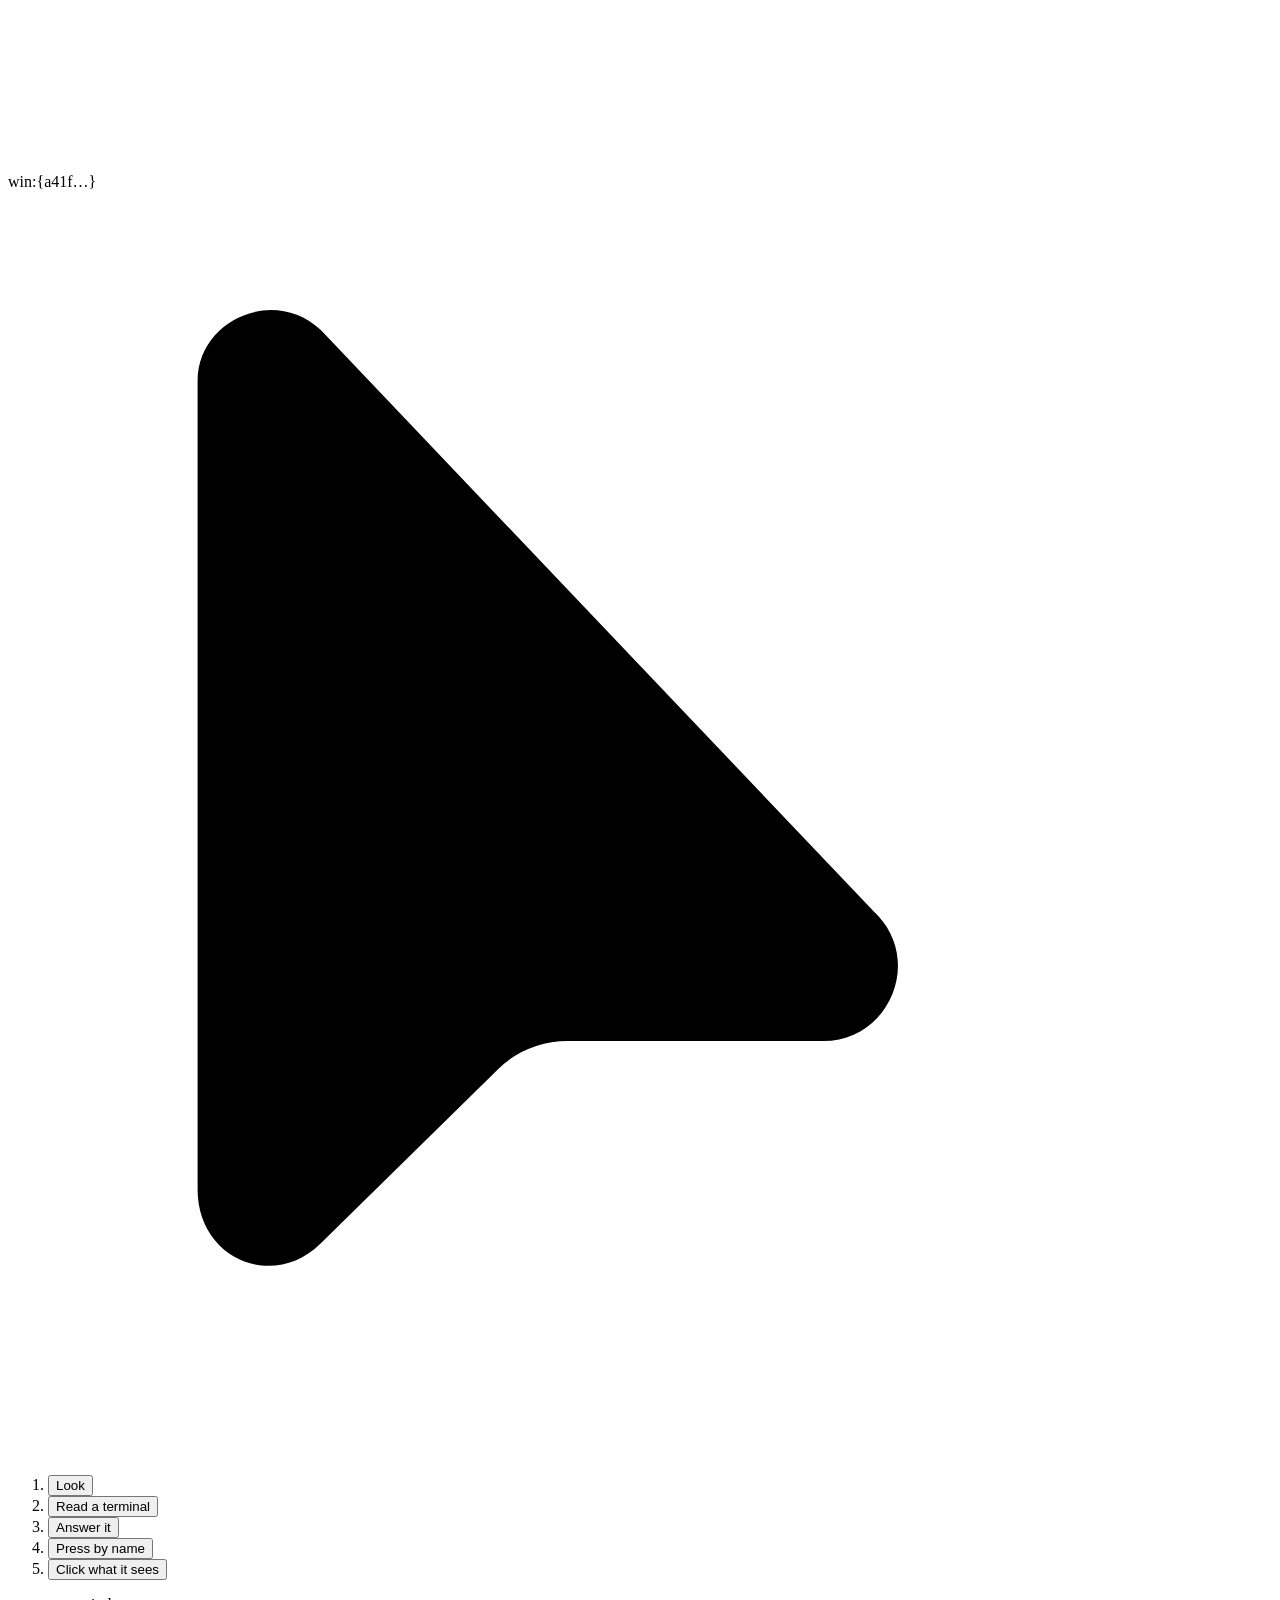
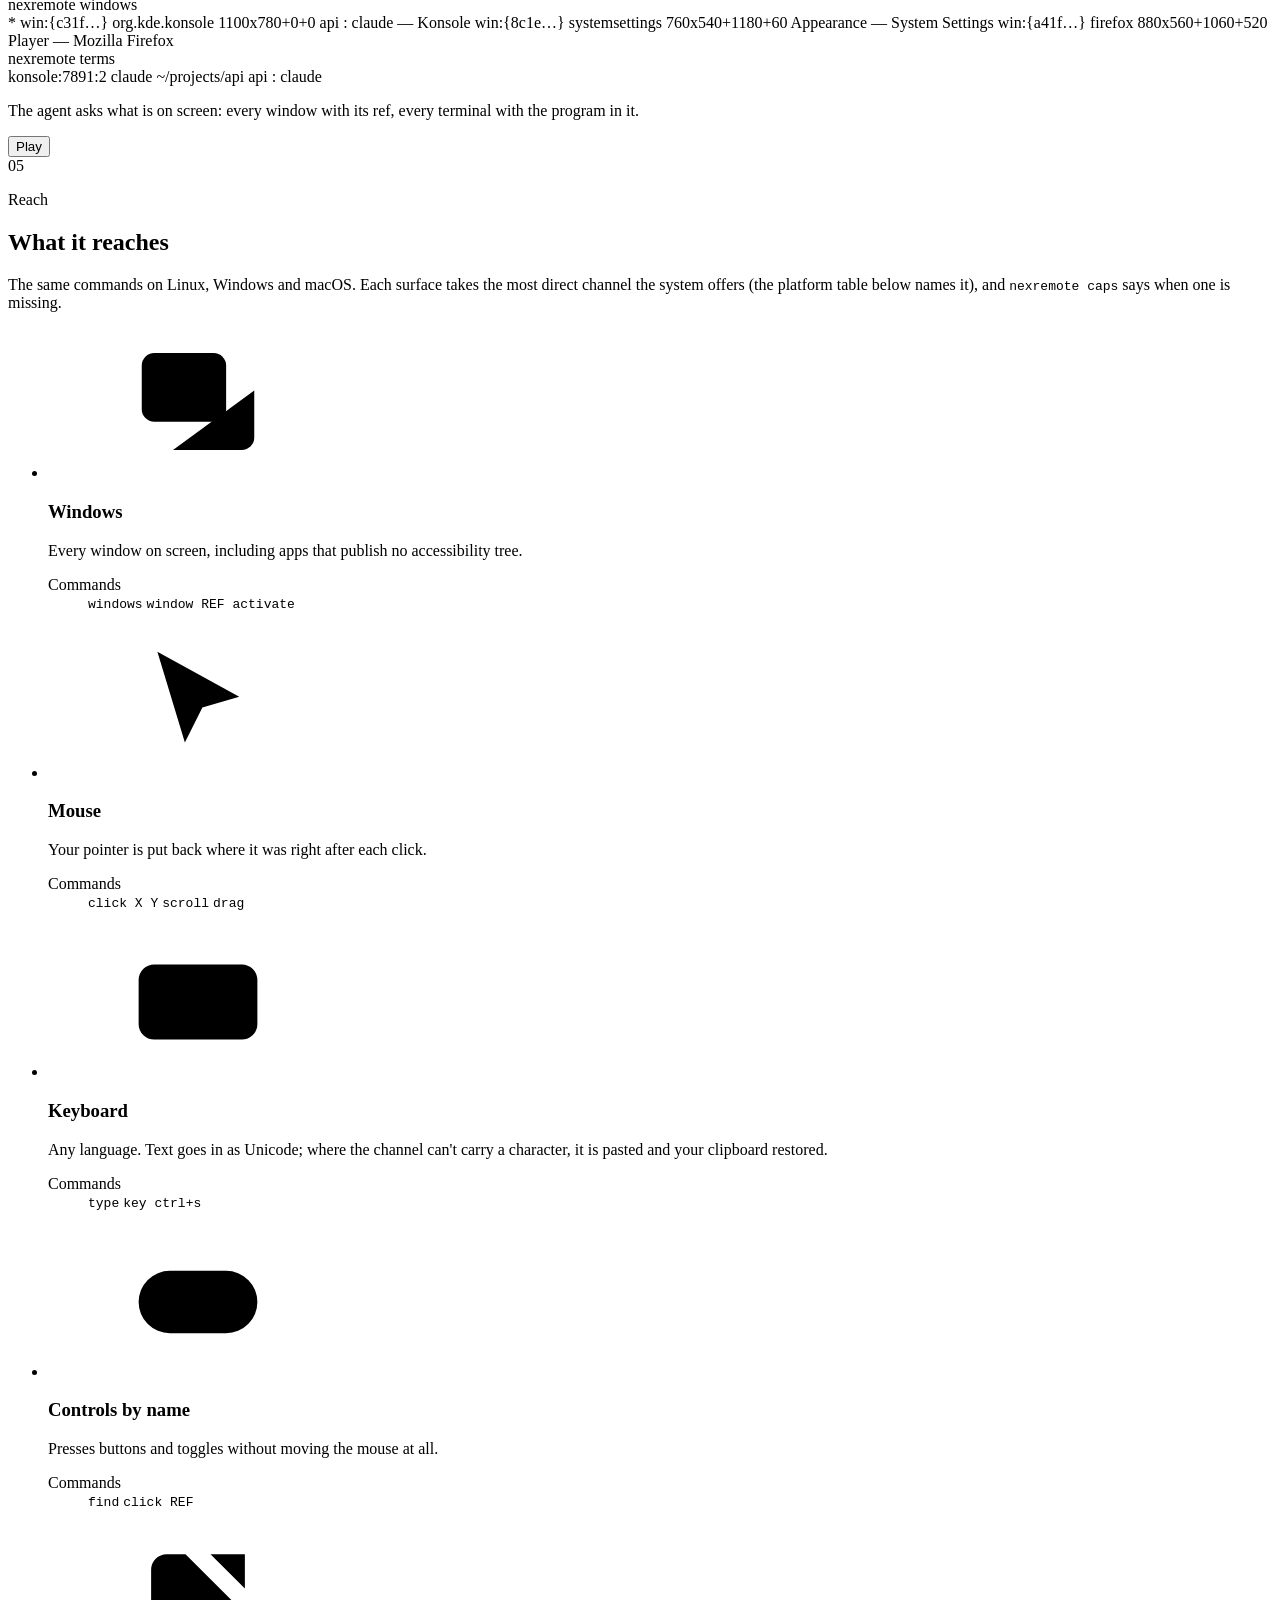
==== commit efd102fc: "feat(site): v0.7 hız bölümü, yol haritası, güvenlik notu Co-Authored-By: Claude Opus 5.5 <noreply@an" ====
--- a/site/index.html
+++ b/site/index.html
@@ -16,7 +16,7 @@
 <link rel="preconnect" href="https://fonts.googleapis.com">
 <link rel="preconnect" href="https://fonts.gstatic.com" crossorigin>
 <link href="https://fonts.googleapis.com/css2?family=IBM+Plex+Mono:wght@400;500&family=Schibsted+Grotesk:wght@400;500;600;700;800&display=swap" rel="stylesheet">
-<link rel="stylesheet" href="/assets/site.css?v=0.6.0">
+<link rel="stylesheet" href="/assets/site.css?v=0.7.0">
 <script>
   // JS varsa "js" sınıfı: yalnızca o zaman, görünmeden önce gizlenecek öğeler gizlenir.
   // Tema, boyamadan önce uygulanır (yanıp sönme olmasın).
@@ -96,7 +96,7 @@
           <a class="btn btn-invert" href="/download/nexremote.zip" download data-magnet>
             <svg class="ico" aria-hidden="true"><use href="#i-download"/></svg>
             <span>Download</span>
-            <span class="btn-meta">v0.6.0 · zip · 260 KB</span>
+            <span class="btn-meta">v0.7.0 · zip · 260 KB</span>
           </a>
           <a class="btn btn-ghost" href="#replay" data-magnet>
             <svg class="ico" aria-hidden="true"><use href="#i-play"/></svg>
@@ -475,11 +475,60 @@
   </div>
 </section>
 
+<!-- =============================================================== SPEED -->
+<section id="speed" class="speed sec" aria-labelledby="speed-h">
+  <div class="wrap">
+    <div class="sec-head" data-reveal>
+      <span class="bignum" aria-hidden="true" data-parallax>03</span>
+      <div><p class="kicker">Speed</p><h2 id="speed-h" class="big">A click takes milliseconds, not a model turn.</h2></div>
+      <p>Since v0.7 an agent no longer waits seconds between clicks. The slow parts were a fresh process for every command, rereading the whole window before each click, a cursor animation that held the click, and a separate model turn to check every step.</p>
+    </div>
+    <ul class="surfaces" data-stagger>
+      <li class="surface" data-reveal data-tilt>
+        <svg class="ico ico-lg" aria-hidden="true"><use href="#i-plug"/></svg>
+        <h3>A warm service</h3>
+        <p>The first <code>nexremote</code> call starts a background service; later calls reuse its open connections instead of rebuilding them. It restarts itself when the code changes and quits when idle.</p>
+        <dl><dt>Measured</dt><dd>CLI call 120 → 55–70 ms</dd></dl>
+      </li>
+      <li class="surface" data-reveal data-tilt>
+        <svg class="ico ico-lg" aria-hidden="true"><use href="#i-toggle"/></svg>
+        <h3>No rereading the window</h3>
+        <p>Before a click only the path to the element is read. If its identity still matches, the rest of the tree is skipped; if anything moved, a full read finds it by identity, never by position.</p>
+        <dl><dt>Measured</dt><dd>ref lookup 18 → 3 ms</dd></dl>
+      </li>
+      <li class="surface" data-reveal data-tilt>
+        <svg class="ico ico-lg" aria-hidden="true"><use href="#i-checklist"/></svg>
+        <h3>Fewer model turns</h3>
+        <p><code>do</code> runs several steps in one call and stops at the first failure. <code>--after</code> reports what changed, new refs included, so checking is not a separate turn. <code>wait</code> polls inside.</p>
+        <dl><dt>Measured</dt><dd>N actions + check = 1 call</dd></dl>
+      </li>
+    </ul>
+    <figure class="sample speed-sample" data-reveal>
+      <div class="sample-bar" aria-hidden="true"><i></i><i></i><i></i><span>bash — nexremote</span></div>
+<pre><code data-typeon><span class="c">$</span> nexremote click-text Ekle --after
+tıklandı: [button] Ekle  ref=@sp9w74h5y:e5
+# sonrası @s92x34git — NexTest
++ [button] Tamam  ref=@s92x34git:e2
+
+<span class="c">$</span> NEXREMOTE_TRACE=1 nexremote click @shi7xh2dc:e1
+tıklandı
+[trace]     çözümleme 6.1 ms ref=@shi7xh2dc:e1 yol=hızlı
+[trace]     ağaç pencereleri 1.8 ms
+[trace]     pencereler 1.3 ms
+[trace]     kira 0.1 ms
+[trace]     gönderim 1.1 ms
+[trace]   click 10.7 ms ref=@shi7xh2dc:e1
+[trace] komut click (servis) 10.8 ms</code></pre>
+      <figcaption>Real output from a GTK test app on Xvfb; the numbers come from <code>nexremote bench</code> and <code>NEXREMOTE_TRACE=1</code> there. Not yet measured on a real KDE desktop.</figcaption>
+    </figure>
+  </div>
+</section>
+
 <!-- ============================================================== REPLAY -->
 <section id="replay" class="replay sec" aria-labelledby="replay-h">
   <div class="wrap">
     <div class="sec-head" data-reveal>
-      <span class="bignum" aria-hidden="true" data-parallax>03</span>
+      <span class="bignum" aria-hidden="true" data-parallax>04</span>
       <div><p class="kicker">Replay</p><h2 id="replay-h" class="big">A session, replayed</h2></div>
       <p>Commands and output are in the exact format the CLI prints. The desktop is drawn, so you can see where each command lands.</p>
     </div>
@@ -548,7 +597,7 @@
 <section id="reach" class="reach sec" aria-labelledby="reach-h">
   <div class="wrap">
     <div class="sec-head" data-reveal>
-      <span class="bignum" aria-hidden="true" data-parallax>04</span>
+      <span class="bignum" aria-hidden="true" data-parallax>05</span>
       <div><p class="kicker">Reach</p><h2 id="reach-h" class="big">What it reaches</h2></div>
       <p>The same commands on Linux, Windows and macOS. Each surface takes the most direct channel the system offers (the platform table below names it), and <code>nexremote caps</code> says when one is missing.</p>
     </div>
@@ -621,7 +670,7 @@
 <section id="platforms" class="platforms sec" aria-labelledby="platforms-h">
   <div class="wrap">
     <div class="sec-head" data-reveal>
-      <span class="bignum" aria-hidden="true" data-parallax>05</span>
+      <span class="bignum" aria-hidden="true" data-parallax>06</span>
       <div><p class="kicker">Platforms</p><h2 id="platforms-h" class="big">Three desktops, one set of commands.</h2></div>
       <p>Refs, output and flags are the same everywhere. Underneath, each platform gets its own channel, named in the table. How far each one is tested is stated per environment, not rounded up.</p>
     </div>
@@ -668,7 +717,7 @@
   <div class="grid-bg" data-parallax aria-hidden="true"></div>
   <div class="wrap watch-grid">
     <div data-reveal>
-      <span class="bignum bignum-inline" aria-hidden="true">06</span>
+      <span class="bignum bignum-inline" aria-hidden="true">07</span>
       <p class="kicker">Terminals</p>
       <h2 id="watch-h" class="big">Eight agents open? One of them can run the others.</h2>
       <p>Every Konsole tab and tmux pane is listed with the program in its foreground, and so are Windows consoles and Terminal.app and iTerm2 windows. An agent can read another agent's screen, answer its question, or stop it with <code>--key C-c</code>.</p>
@@ -696,7 +745,7 @@
 <section class="pixels sec" aria-labelledby="pixels-h">
   <div class="wrap pixels-grid">
     <div data-reveal>
-      <span class="bignum bignum-inline" aria-hidden="true">07</span>
+      <span class="bignum bignum-inline" aria-hidden="true">08</span>
       <p class="kicker">Last resort</p>
       <h2 id="pixels-h" class="big">When an app has nothing to read, it looks.</h2>
       <p>Games, canvas apps and Chromium apps started without <code>nexremote launch</code> publish no controls. Take a screenshot cropped to one window and scaled for the model; it clicks on pixels in that image and NexRemote converts them back to the screen.</p>
@@ -735,7 +784,7 @@
 <section id="compare" class="compare sec" aria-labelledby="compare-h">
   <div class="wrap">
     <div class="sec-head" data-reveal>
-      <span class="bignum" aria-hidden="true" data-parallax>08</span>
+      <span class="bignum" aria-hidden="true" data-parallax>09</span>
       <div><p class="kicker">Compare</p><h2 id="compare-h" class="big">Where it stands</h2></div>
       <p>Compared with the kinds of tools in use today, not with named products. Each approach has its place; this is how they do on the work NexRemote is built for.</p>
     </div>
@@ -808,18 +857,18 @@
   <div class="grid-bg" data-parallax aria-hidden="true"></div>
   <div class="wrap">
     <div class="sec-head" data-reveal>
-      <span class="bignum" aria-hidden="true" data-parallax>09</span>
+      <span class="bignum" aria-hidden="true" data-parallax>10</span>
       <div><p class="kicker">Numbers</p><h2 id="numbers-h" class="big">By the numbers</h2></div>
-      <p>Counted from the v0.6.0 source every time this page is built. No estimates, no projections.</p>
+      <p>Counted from the v0.7.0 source every time this page is built. No estimates, no projections.</p>
     </div>
     <dl class="stats" data-stagger>
-      <div class="stat" data-reveal><dt>MCP tools</dt><dd data-count="23">23</dd></div>
-      <div class="stat" data-reveal><dt>CLI commands</dt><dd data-count="28">28</dd></div>
+      <div class="stat" data-reveal><dt>MCP tools</dt><dd data-count="28">28</dd></div>
+      <div class="stat" data-reveal><dt>CLI commands</dt><dd data-count="35">35</dd></div>
       <div class="stat" data-reveal><dt>ways to plug in: shell, MCP, HTTP, text loop</dt><dd data-count="4">4</dd></div>
       <div class="stat" data-reveal><dt>desktop surfaces it reaches</dt><dd data-count="9">9</dd></div>
       <div class="stat" data-reveal><dt>harness setups documented</dt><dd data-count="11">11</dd></div>
-      <div class="stat" data-reveal><dt>test suites, 4 of them in a throwaway desktop</dt><dd data-count="18">18</dd></div>
-      <div class="stat stat-wide" data-reveal><dt>lines of Python, core and adapters</dt><dd data-count="12168">12,168</dd></div>
+      <div class="stat" data-reveal><dt>test suites, 4 of them in a throwaway desktop</dt><dd data-count="20">20</dd></div>
+      <div class="stat stat-wide" data-reveal><dt>lines of Python, core and adapters</dt><dd data-count="14295">14,295</dd></div>
       <div class="stat stat-zero" data-reveal><dt>root or admin rights needed</dt><dd data-count="0">0</dd></div>
     </dl>
   </div>
@@ -829,7 +878,7 @@
 <section id="why" class="why sec" aria-labelledby="why-h">
   <div class="wrap">
     <div class="sec-head" data-reveal>
-      <span class="bignum" aria-hidden="true" data-parallax>10</span>
+      <span class="bignum" aria-hidden="true" data-parallax>11</span>
       <div><p class="kicker">Why now</p><h2 id="why-h" class="big">The pieces are in place.</h2></div>
       <p>No forecast needed. This is where the tools already are.</p>
     </div>
@@ -857,18 +906,18 @@
 <section id="roadmap" class="roadmap sec" aria-labelledby="roadmap-h">
   <div class="wrap">
     <div class="sec-head" data-reveal>
-      <span class="bignum" aria-hidden="true" data-parallax>11</span>
+      <span class="bignum" aria-hidden="true" data-parallax>12</span>
       <div><p class="kicker">Roadmap</p><h2 id="roadmap-h" class="big">What exists, what comes next</h2></div>
       <p>The left column ships in the download today. The right column is planned, not built.</p>
     </div>
     <div class="track">
       <div class="track-col" data-reveal>
-        <h3 class="track-h"><svg class="ico" aria-hidden="true"><use href="#i-yes"/></svg>In v0.6.0 today</h3>
+        <h3 class="track-h"><svg class="ico" aria-hidden="true"><use href="#i-yes"/></svg>In v0.7.0 today</h3>
         <ul class="track-list done" data-stagger>
           <li data-reveal>KDE Plasma: every window through KWin scripting, mouse and keyboard through the RemoteDesktop portal, approved once</li>
           <li data-reveal>X11 (XTEST, EWMH), Sway and Hyprland (their own IPC) behind the same commands; on Sway the mouse needs no extra package</li>
           <li data-reveal>Reading and typing into open Konsole tabs and tmux panes</li>
-          <li data-reveal>23 MCP tools, 28 CLI commands, an HTTP API and a text loop for models without tool calling</li>
+          <li data-reveal>28 MCP tools, 35 CLI commands, an HTTP API and a text loop for models without tool calling</li>
           <li data-reveal>Windows: Win32 windows, Unicode input through SendInput, GDI screenshots, UI Automation, reading and typing into open consoles</li>
           <li data-reveal>macOS preview: Quartz input, CGWindowList windows, the accessibility tree, Terminal.app, iTerm2 and tmux</li>
           <li data-reveal>Electron and Chromium apps by name: <code>nexremote launch vesktop</code> starts them with their tree switched on</li>
@@ -877,6 +926,7 @@
           <li data-reveal>A user service for the HTTP adapter, with a token file and TLS, to drive another machine</li>
           <li data-reveal>A visible agent cursor on Linux, Windows and macOS that never touches your mouse, from every adapter: MCP, HTTP, CLI</li>
           <li data-reveal>Faster on Linux: screenshots from the live PipeWire stream (about 0.2 s instead of 1.5 s), clicks that never wait on the cursor animation</li>
+          <li data-reveal>v0.7 speed: a background service for the CLI, a ref fast path, batches with <code>do</code> and <code>nexremote_batch</code>, <code>--after</code> change reports, <code>wait</code>, <code>click-text</code>, <code>fill</code>, <code>bench</code> and per-step timing</li>
           <li data-reveal>A pip package: <code>pip install .[all]</code> on Linux, Windows and macOS</li>
           <li data-reveal>Input tests in an isolated sandbox desktop, X11 in Xvfb, Sway on a headless compositor, Windows under Wine</li>
         </ul>
@@ -886,6 +936,7 @@
         <ul class="track-list next" data-stagger>
           <li data-reveal><strong>Real Windows and Mac hardware.</strong> Run the suites on Windows 10 and 11 and on a Mac, then drop the preview label.</li>
           <li data-reveal><strong>GNOME and a real Hyprland.</strong> Test the portal path and the window list on GNOME, and run Hyprland on a real compositor instead of fake IPC.</li>
+          <li data-reveal><strong>Event-driven refresh.</strong> Listen to accessibility change events so an unchanged window is not read at all, and measure v0.7 on a real KDE desktop.</li>
         </ul>
       </div>
     </div>
@@ -896,7 +947,7 @@
 <section id="connect" class="connect sec" aria-labelledby="connect-h">
   <div class="wrap">
     <div class="sec-head" data-reveal>
-      <span class="bignum" aria-hidden="true" data-parallax>12</span>
+      <span class="bignum" aria-hidden="true" data-parallax>13</span>
       <div><p class="kicker">Connect</p><h2 id="connect-h" class="big">Plug it into your agent</h2></div>
       <p>Same core, four ways in. Pick whatever your harness already speaks.</p>
     </div>
@@ -914,7 +965,7 @@
 nexremote observe --json</code></pre>
       </div>
       <div class="panel" role="tabpanel" id="p-mcp" aria-labelledby="tab-mcp" tabindex="0" hidden>
-        <p>23 tools over stdio for Claude Code, Claude Desktop, Cursor and other MCP clients. Screenshots come back as images the model can look at.</p>
+        <p>28 tools over stdio for Claude Code, Claude Desktop, Cursor and other MCP clients. Screenshots come back as images the model can look at; <code>nexremote_batch</code> runs several steps in one call.</p>
 <pre><code>claude mcp add nexremote -- ~/bin/nexremote-mcp</code></pre>
       </div>
       <div class="panel" role="tabpanel" id="p-http" aria-labelledby="tab-http" tabindex="0" hidden>
@@ -935,7 +986,7 @@
 <section id="trust" class="trust sec" aria-labelledby="trust-h">
   <div class="wrap trust-grid">
     <div data-reveal>
-      <span class="bignum bignum-inline" aria-hidden="true">13</span>
+      <span class="bignum bignum-inline" aria-hidden="true">14</span>
       <p class="kicker">Safety</p>
       <h2 id="trust-h" class="big">What it does to your machine</h2>
     </div>
@@ -943,7 +994,7 @@
       <div data-reveal><dt><svg class="ico" aria-hidden="true"><use href="#i-shield"/></svg>Asks once</dt><dd>On Wayland the desktop shows a remote-control dialog the first time; tick <em>Allow restoring</em> and it won't ask again (delete <code>~/.config/nexremote/portal.json</code> to take it back). On macOS you allow Accessibility and Screen Recording once. Windows and X11 don't ask.</dd></div>
       <div data-reveal><dt><svg class="ico" aria-hidden="true"><use href="#i-pointer"/></svg>Gives your pointer back</dt><dd>There is one pointer. A click borrows it and puts it back where it was.</dd></div>
       <div data-reveal><dt><svg class="ico" aria-hidden="true"><use href="#i-lock"/></svg>No root, no admin</dt><dd>No <code>/dev/uinput</code>, no driver, no service running as another user. On Windows it runs as you; windows running as administrator stay out of reach unless NexRemote is elevated too.</dd></div>
-      <div data-reveal><dt><svg class="ico" aria-hidden="true"><use href="#i-globe"/></svg>Closed to the network</dt><dd>The HTTP adapter will not listen beyond localhost without a token of at least 24 characters. The token can live in a file instead of the command line, and traffic can run over TLS.</dd></div>
+      <div data-reveal><dt><svg class="ico" aria-hidden="true"><use href="#i-globe"/></svg>Closed to the network</dt><dd>The HTTP adapter will not listen beyond localhost without a token of at least 24 characters. The token can live in a file instead of the command line, and traffic can run over TLS. Requests from a browser are refused, so a web page cannot drive your desktop through localhost.</dd></div>
       <div data-reveal><dt><svg class="ico" aria-hidden="true"><use href="#i-flask"/></svg>Tested where it can&#x27;t hurt you</dt><dd>Input tests run in a throwaway desktop with its own D-Bus, a virtual KWin, its own portal and PipeWire. X11 runs in Xvfb, Windows in its own Wine prefix on a headless display.</dd></div>
     </dl>
     <div class="limits" data-reveal>
@@ -964,7 +1015,7 @@
 <section id="install" class="install sec" aria-labelledby="install-h">
   <div class="wrap">
     <div class="sec-head sec-head-solo" data-reveal>
-      <span class="bignum" aria-hidden="true" data-parallax>14</span>
+      <span class="bignum" aria-hidden="true" data-parallax>15</span>
       <div><p class="kicker">Install</p><h2 id="install-h" class="big">Install in three steps</h2></div>
     </div>
     <div class="tabs os-tabs" data-tabs data-os-tabs data-reveal>
@@ -1053,7 +1104,7 @@
           <a class="btn btn-invert" href="/download/nexremote.zip" download data-magnet>
             <svg class="ico" aria-hidden="true"><use href="#i-download"/></svg>
             <span>Download</span>
-            <span class="btn-meta">v0.6.0 · zip · 260 KB</span>
+            <span class="btn-meta">v0.7.0 · zip · 260 KB</span>
           </a>
           <a class="btn btn-ghost" href="mailto:omeralibayrakcii@gmail.com?subject=NexRemote" data-magnet>
             <svg class="ico" aria-hidden="true"><use href="#i-mail"/></svg>
@@ -1076,7 +1127,7 @@
   <div class="wrap foot-row">
     <span class="foot-brand">
       <svg class="brand-mark" viewBox="0 0 24 24" aria-hidden="true"><circle cx="12" cy="12" r="5.5" fill="none" stroke="currentColor" stroke-width="2"/><path d="M12 1.5v5M12 17.5v5M1.5 12h5M17.5 12h5" stroke="currentColor" stroke-width="2" stroke-linecap="round"/><circle cx="12" cy="12" r="1.6" fill="currentColor"/></svg>
-      NexRemote v0.6.0 · MIT
+      NexRemote v0.7.0 · MIT
     </span>
     <a href="#how">How it works</a>
     <a href="#install">Install</a>
@@ -1087,6 +1138,6 @@
 </footer>
 
 <script id="replay-i18n" type="application/json">{"captions": ["The agent asks what is on screen: every window with its ref, every terminal with the program in it.", "It reads another agent's terminal. Konsole hands over the visible text; no screenshot, no focus change.", "It answers in that terminal as if typed on its keyboard. The window never had to come forward.", "It finds the switch by its name and presses it through accessibility. The mouse does not move.", "The player publishes no controls, so it looks: a screenshot of that window, then a click on the pixel it saw. Your pointer goes back where it was."], "termMsg": "Fix both, then rerun the suite"}</script>
-<script src="/assets/site.js?v=0.6.0" defer></script>
+<script src="/assets/site.js?v=0.7.0" defer></script>
 </body>
 </html>
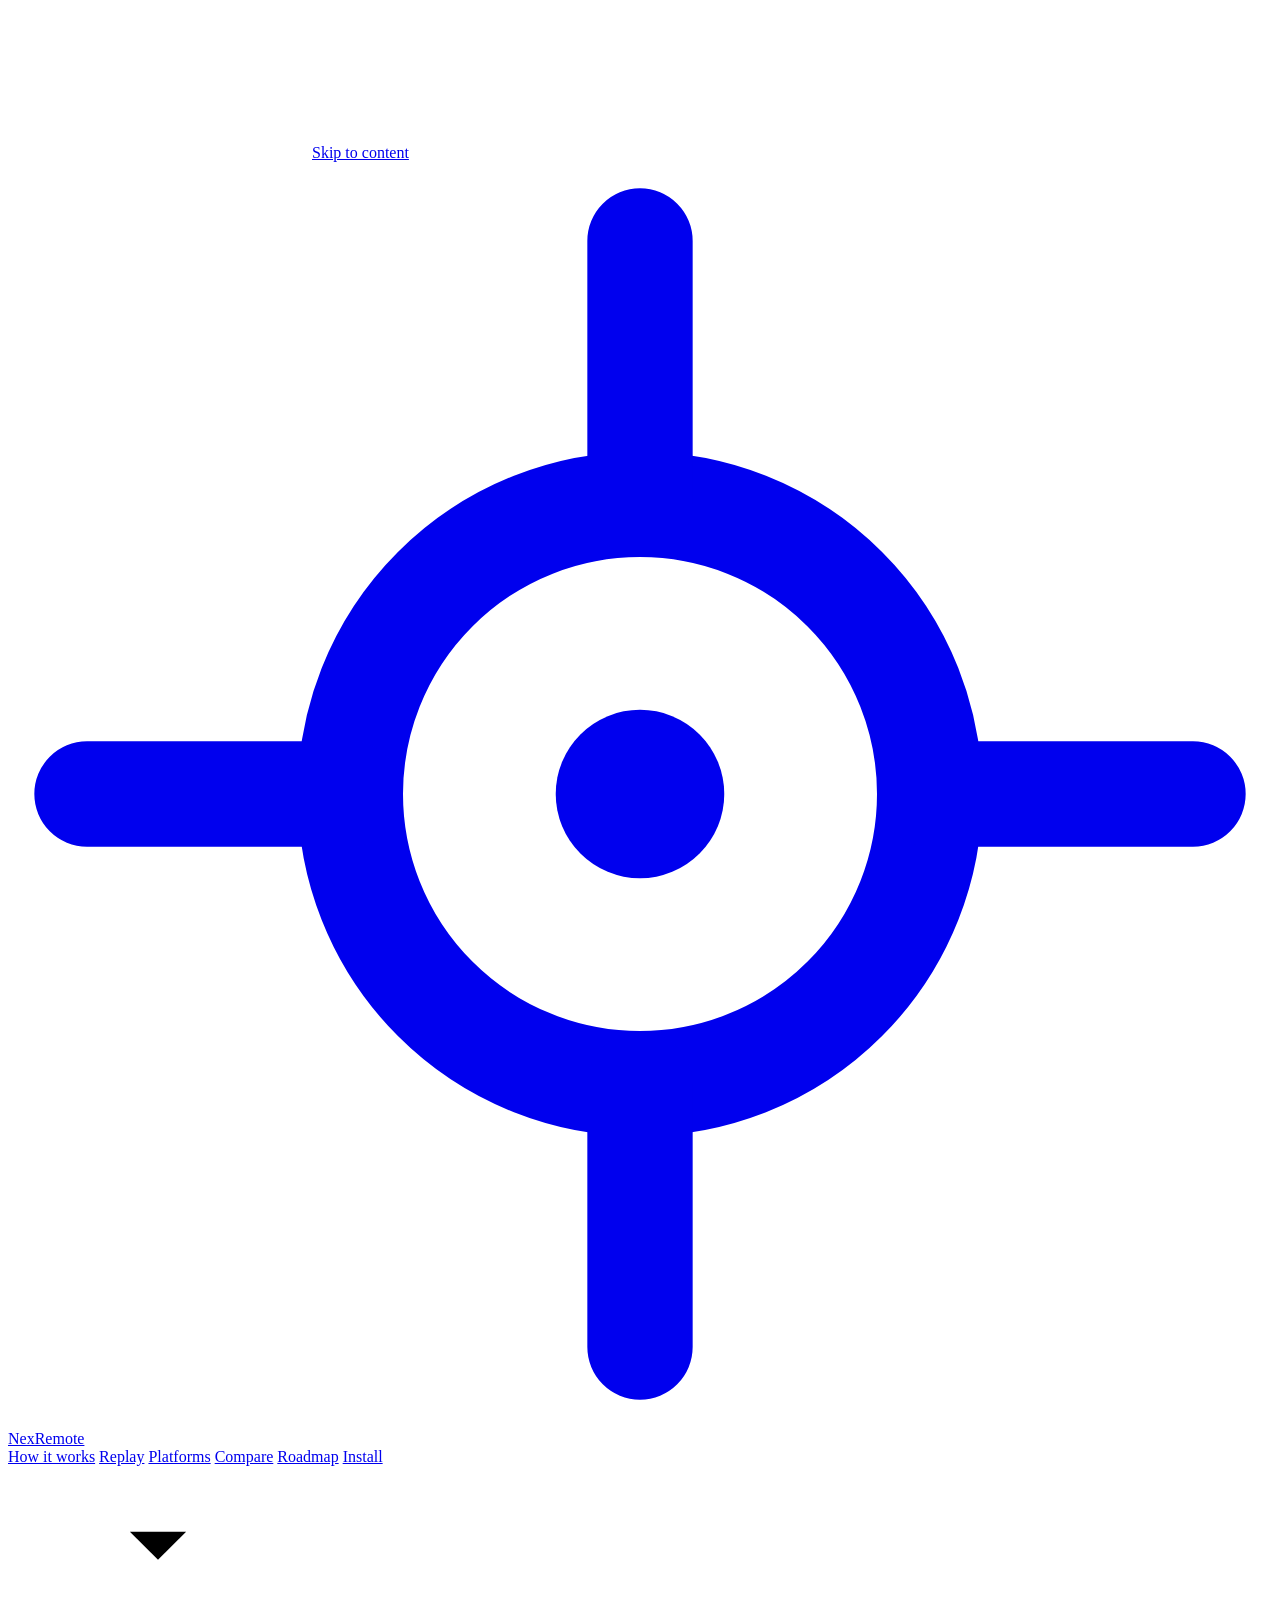
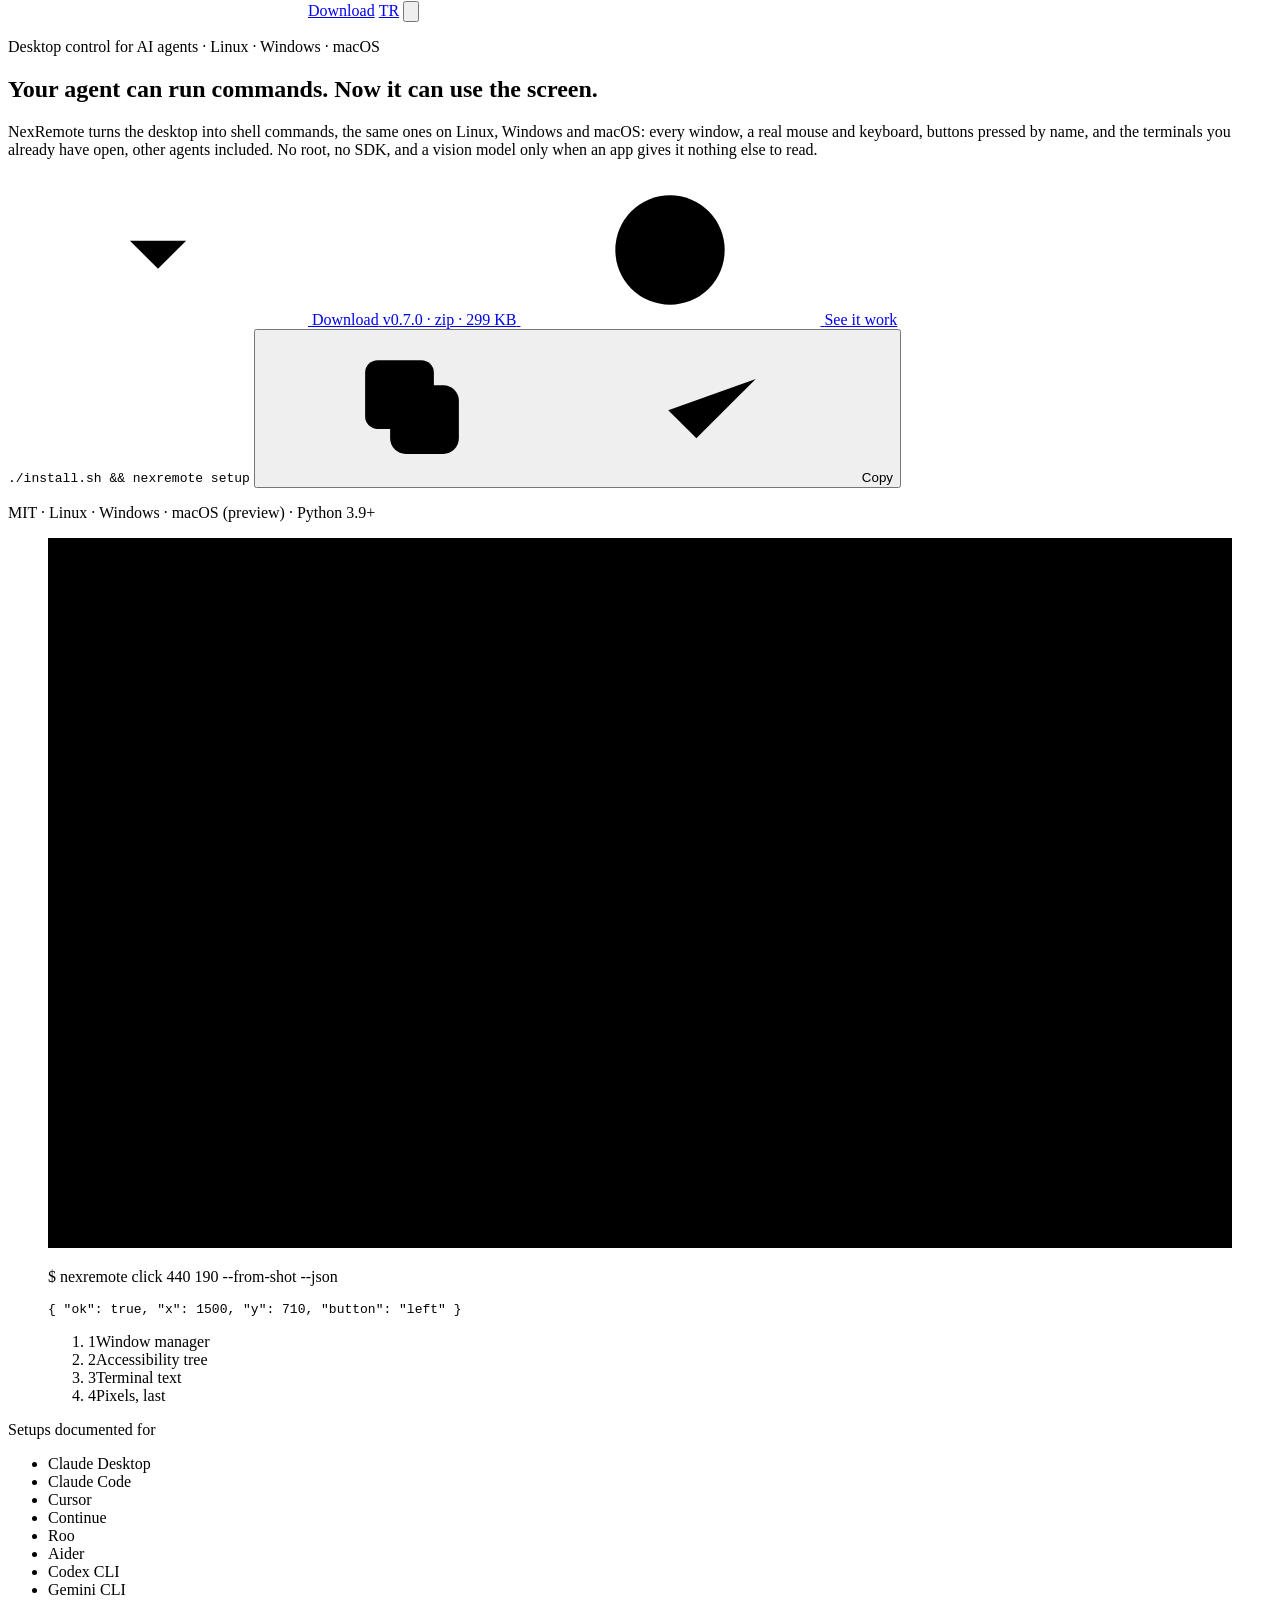
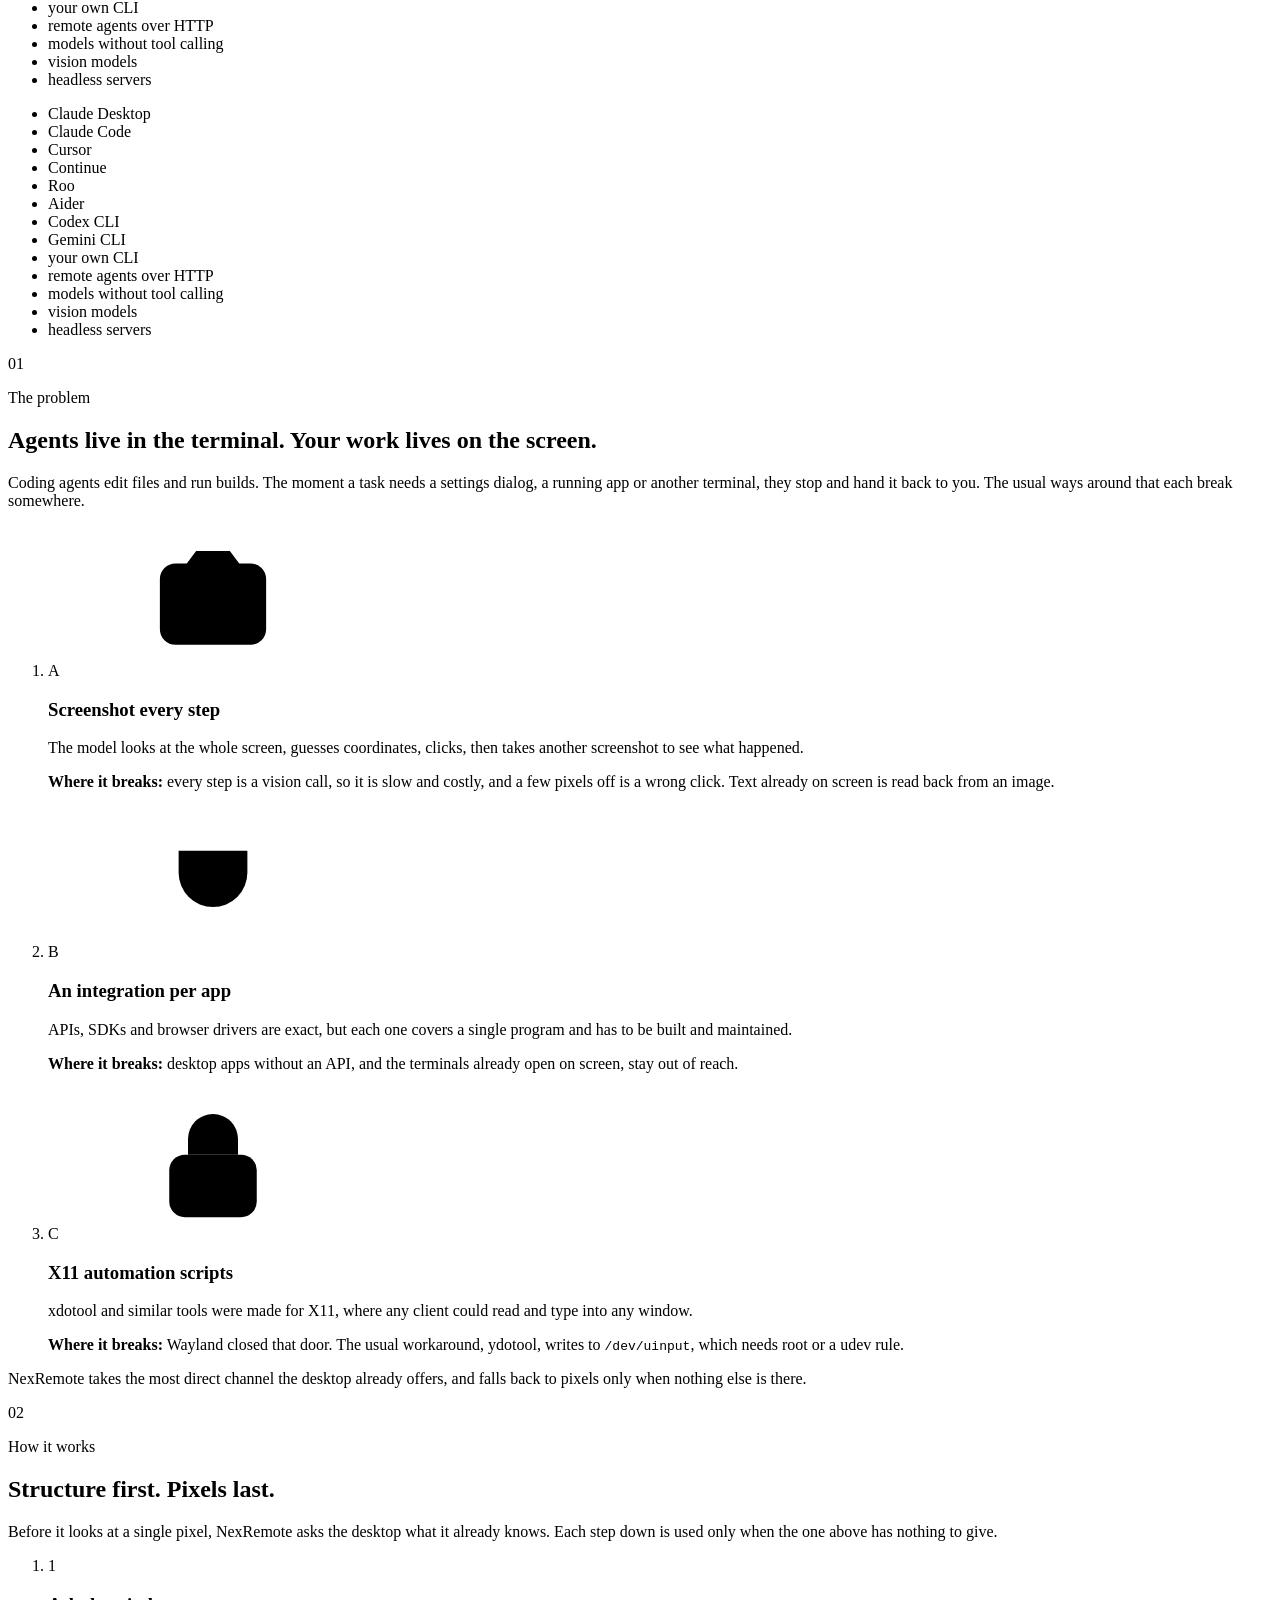
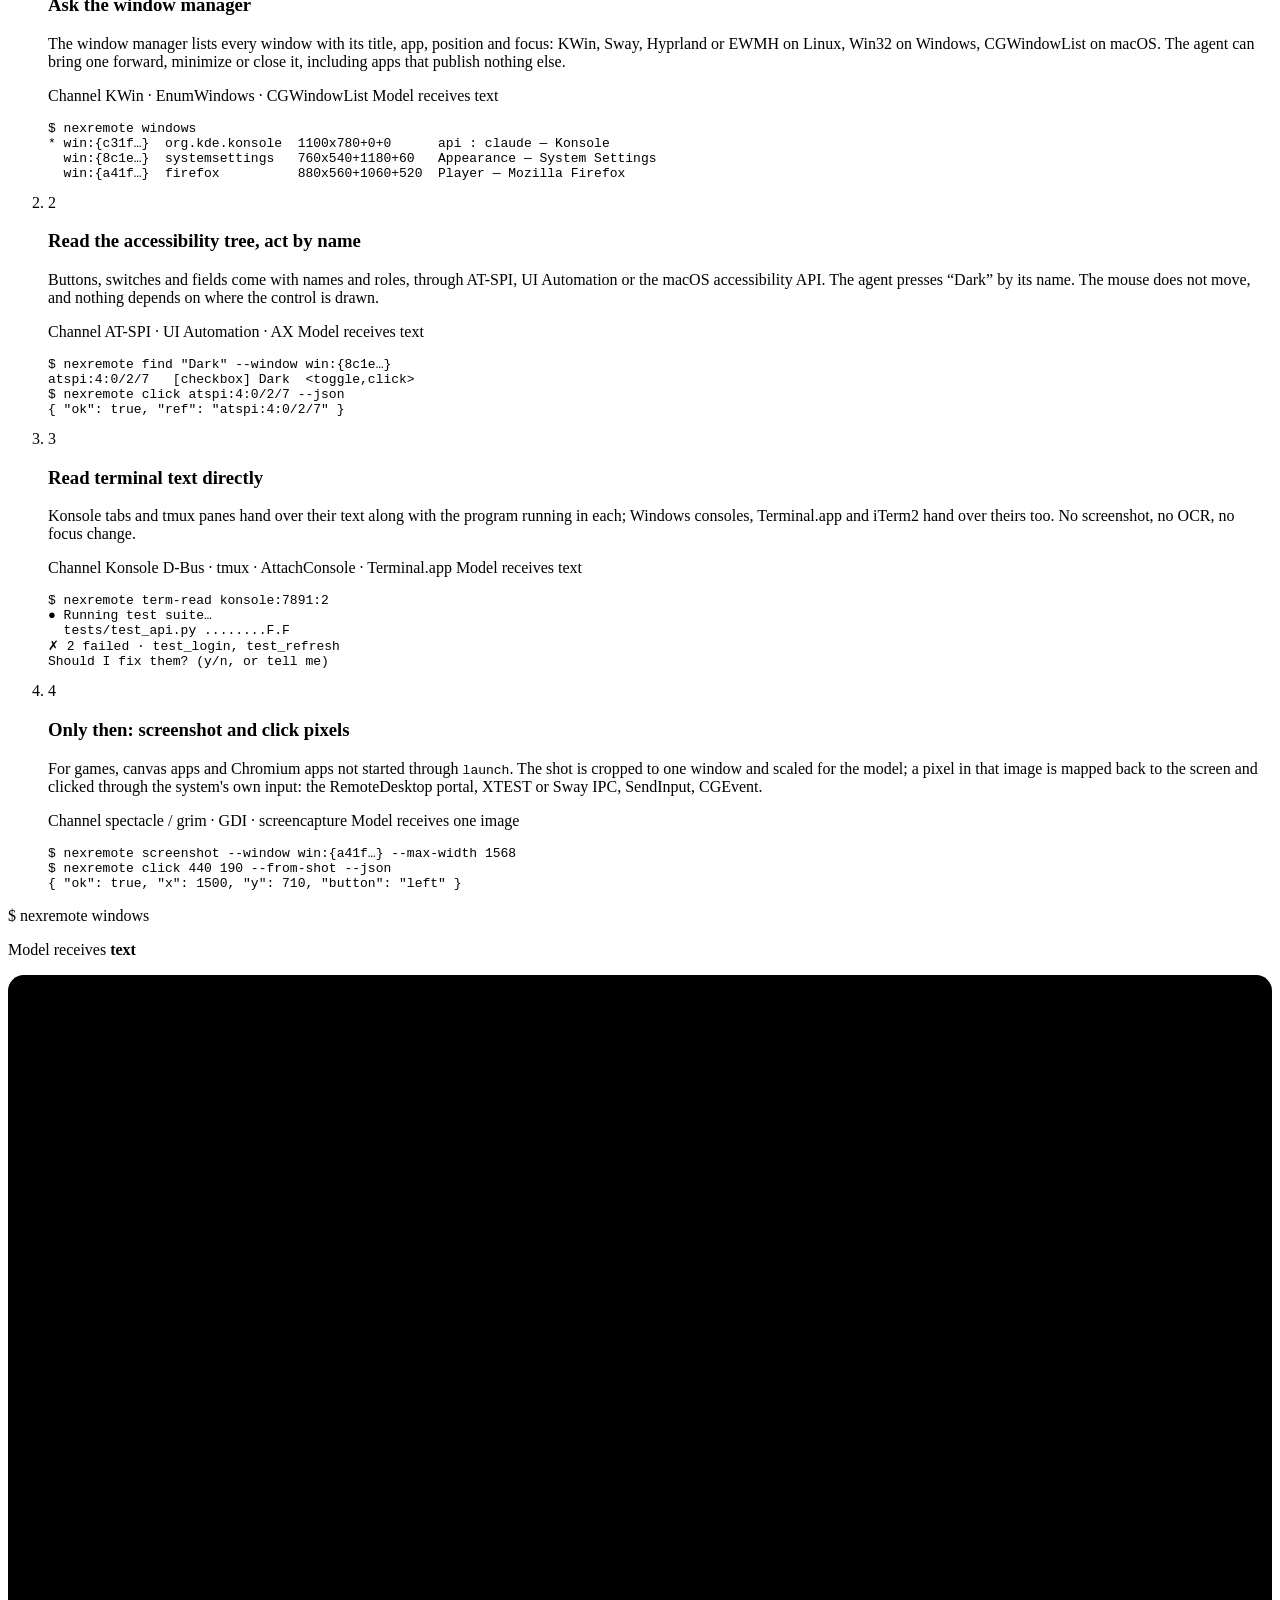
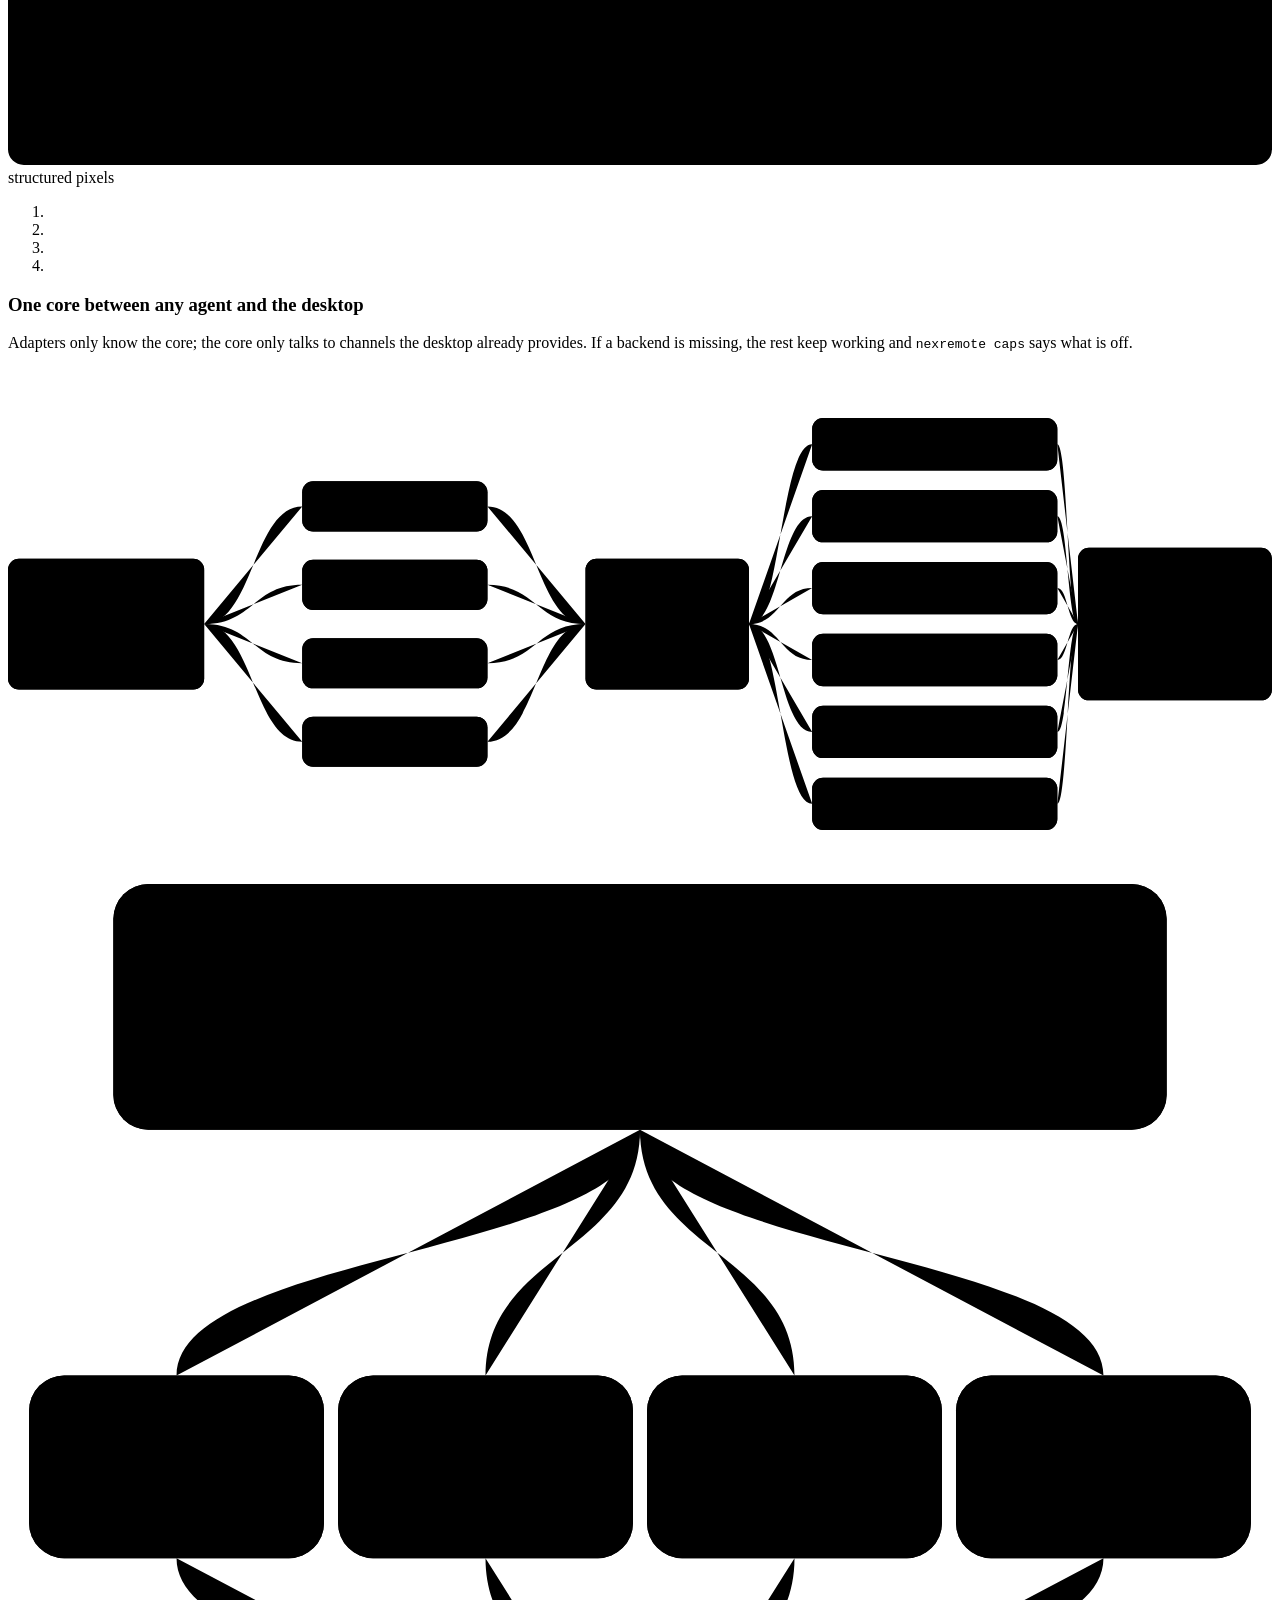
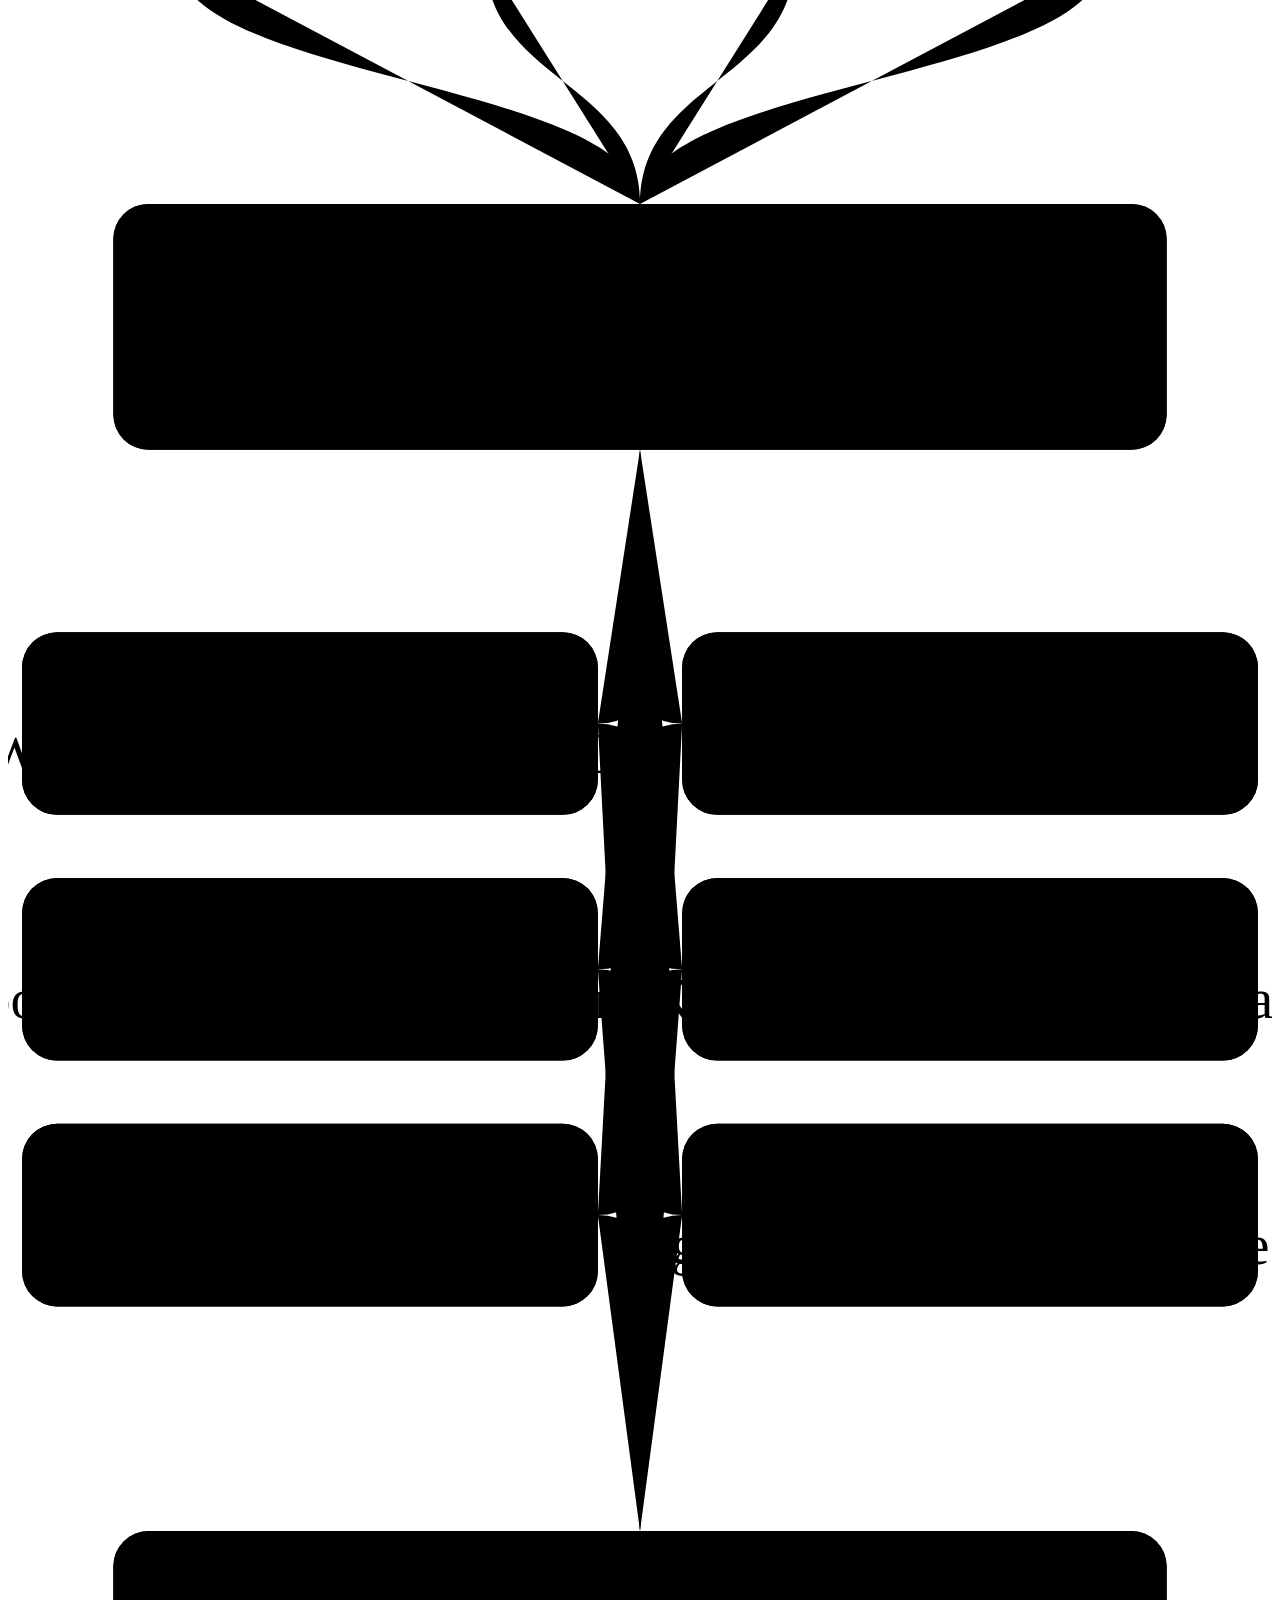
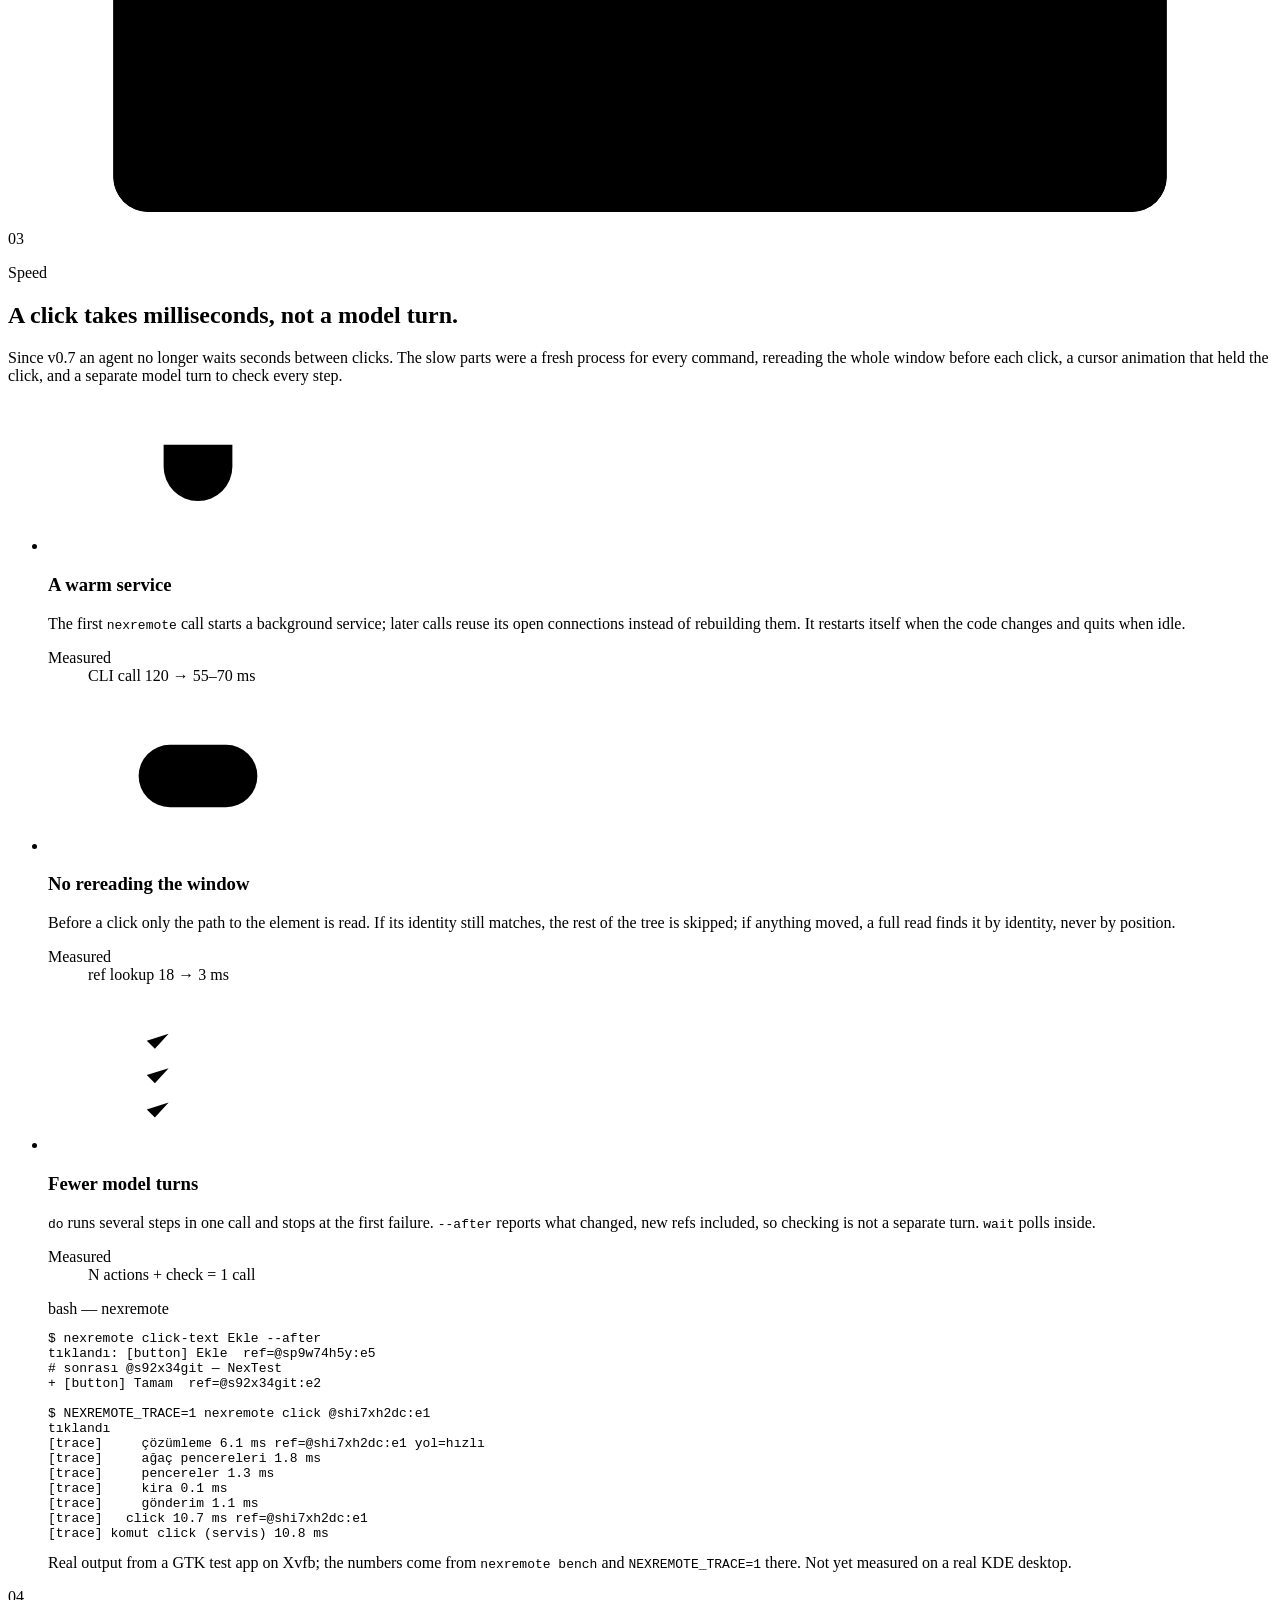
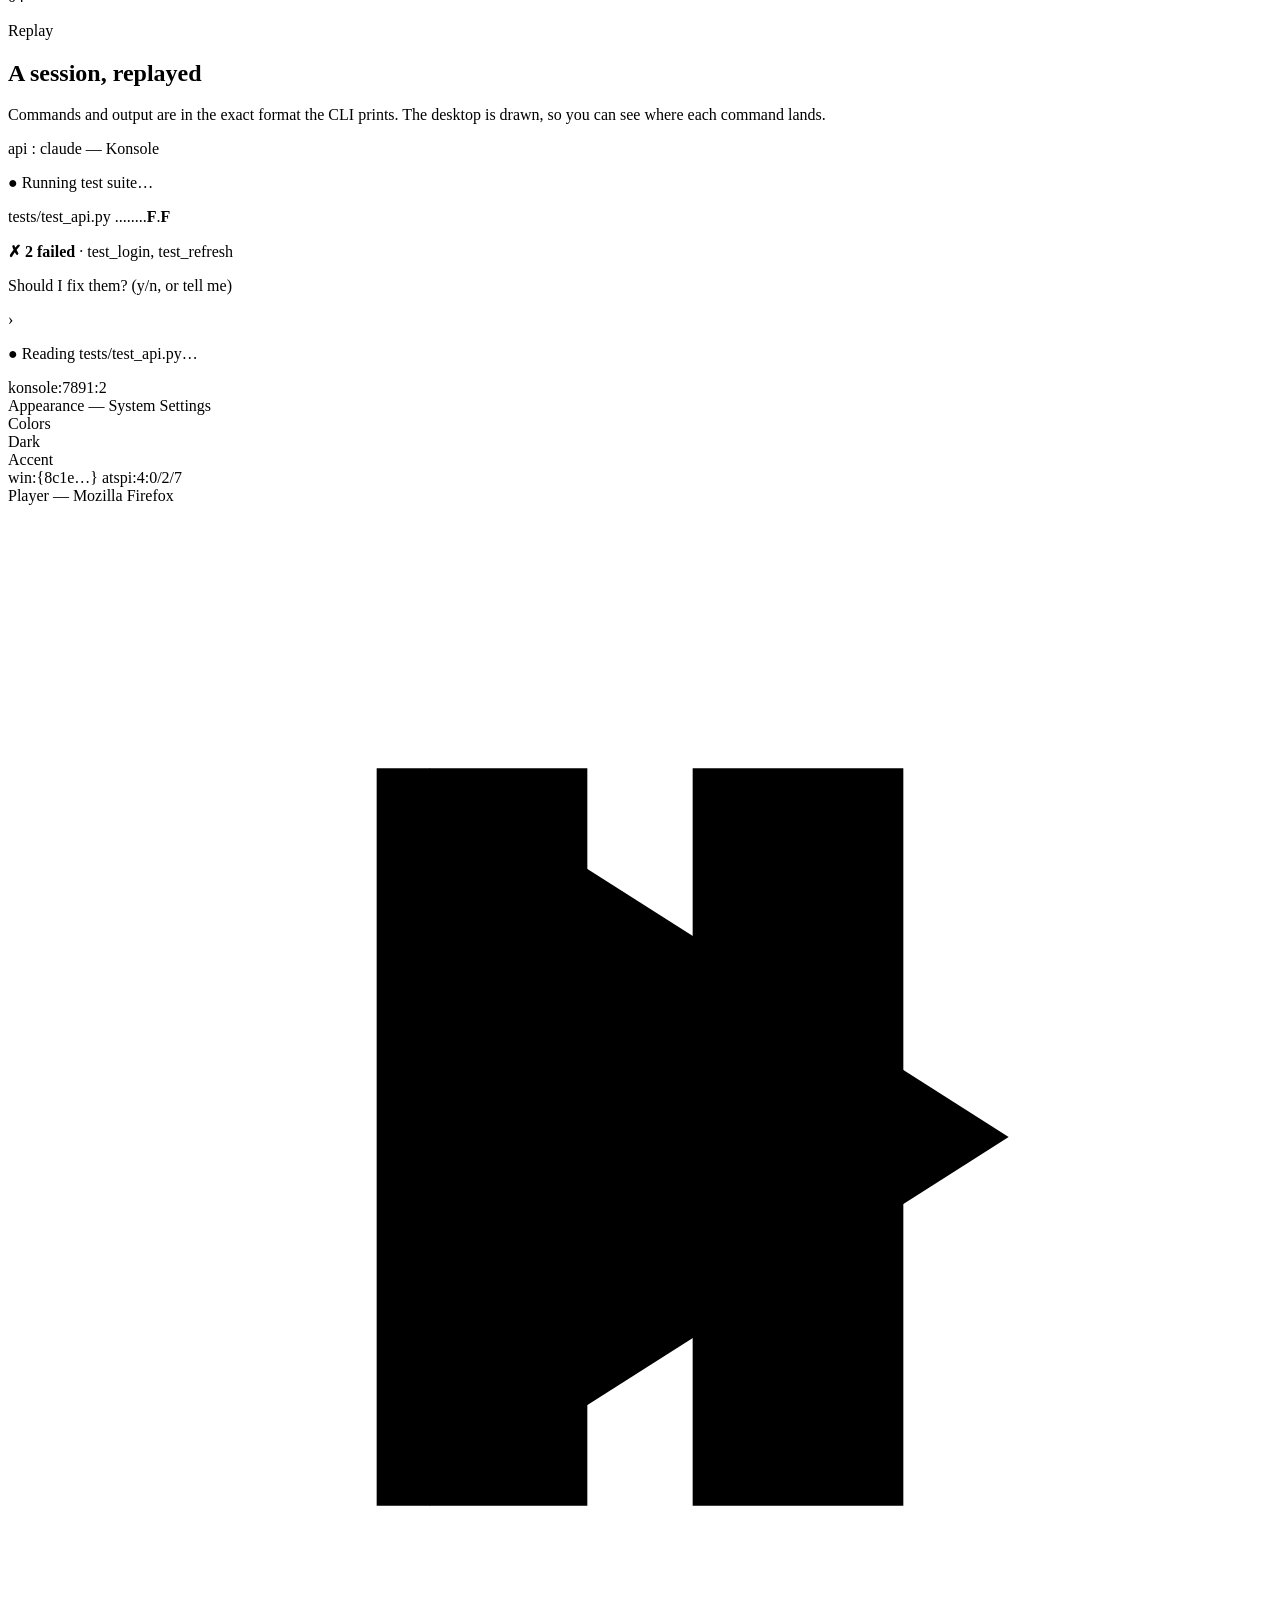
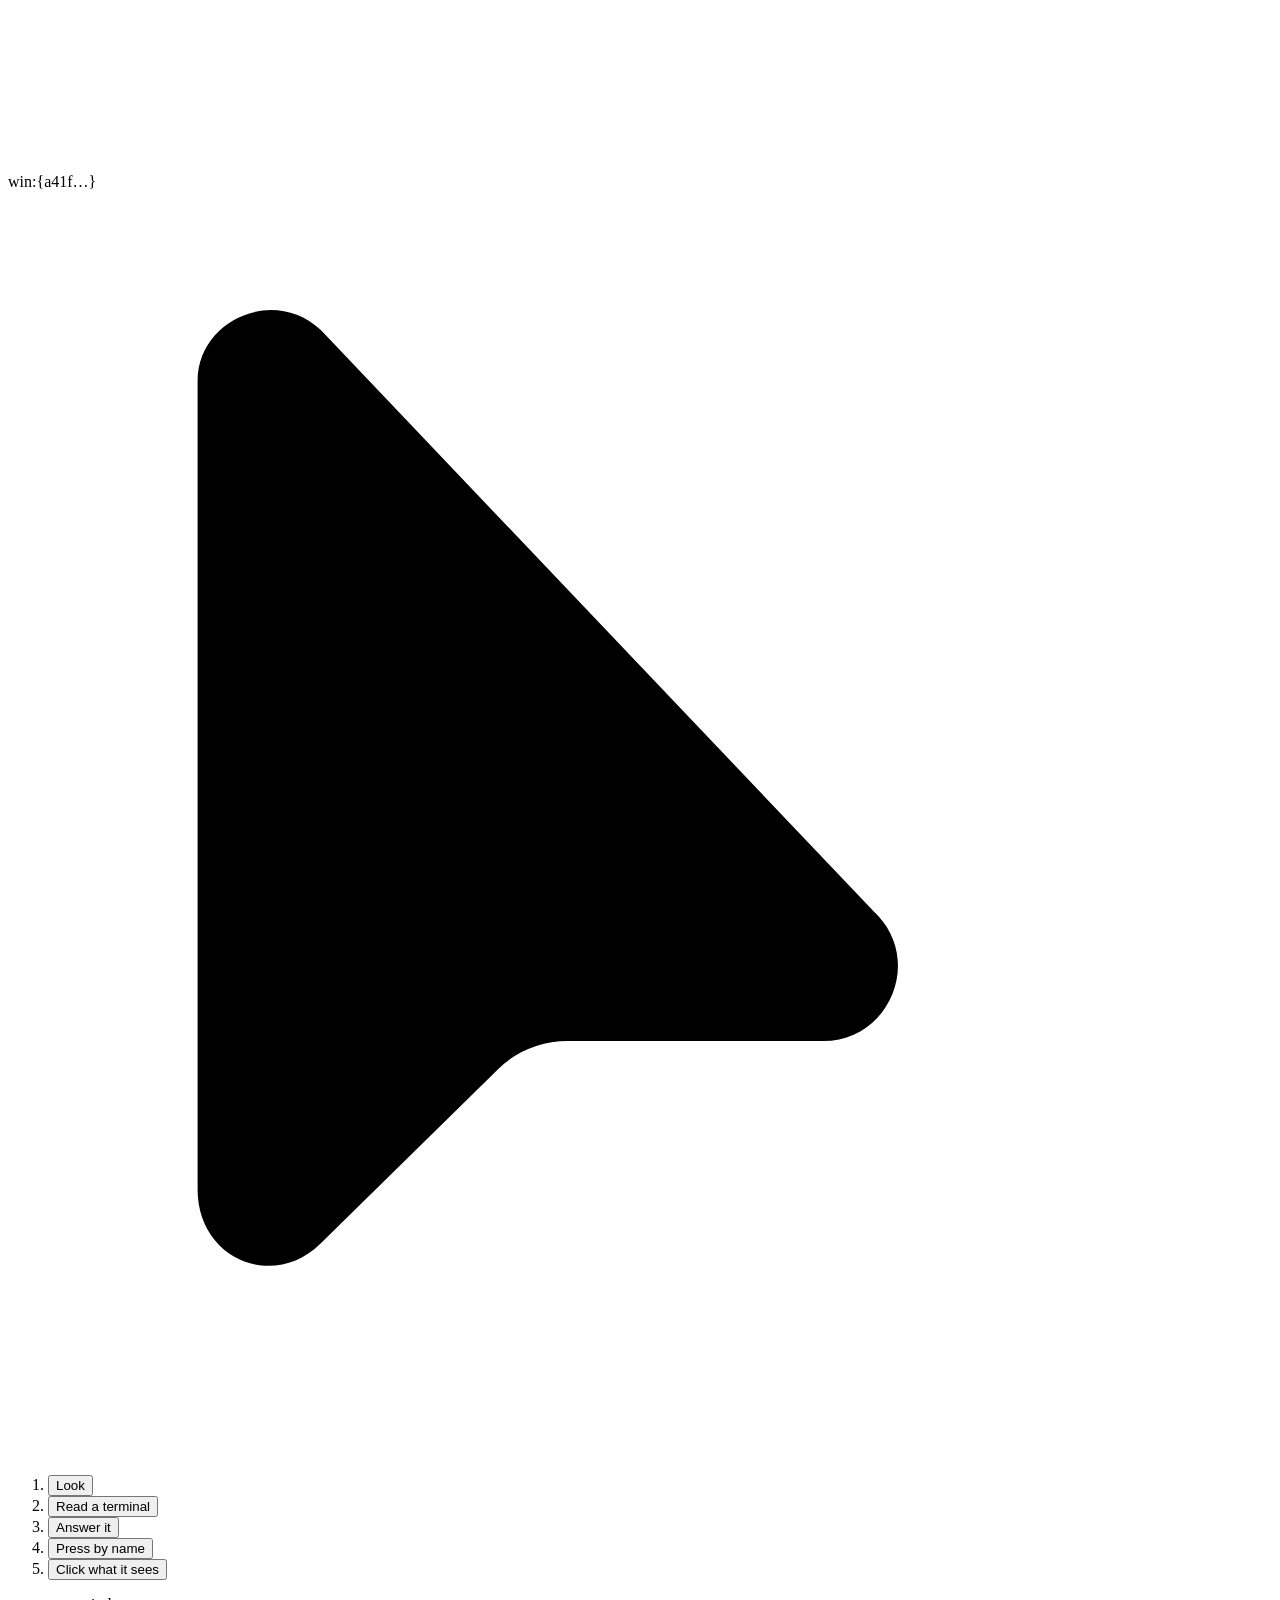
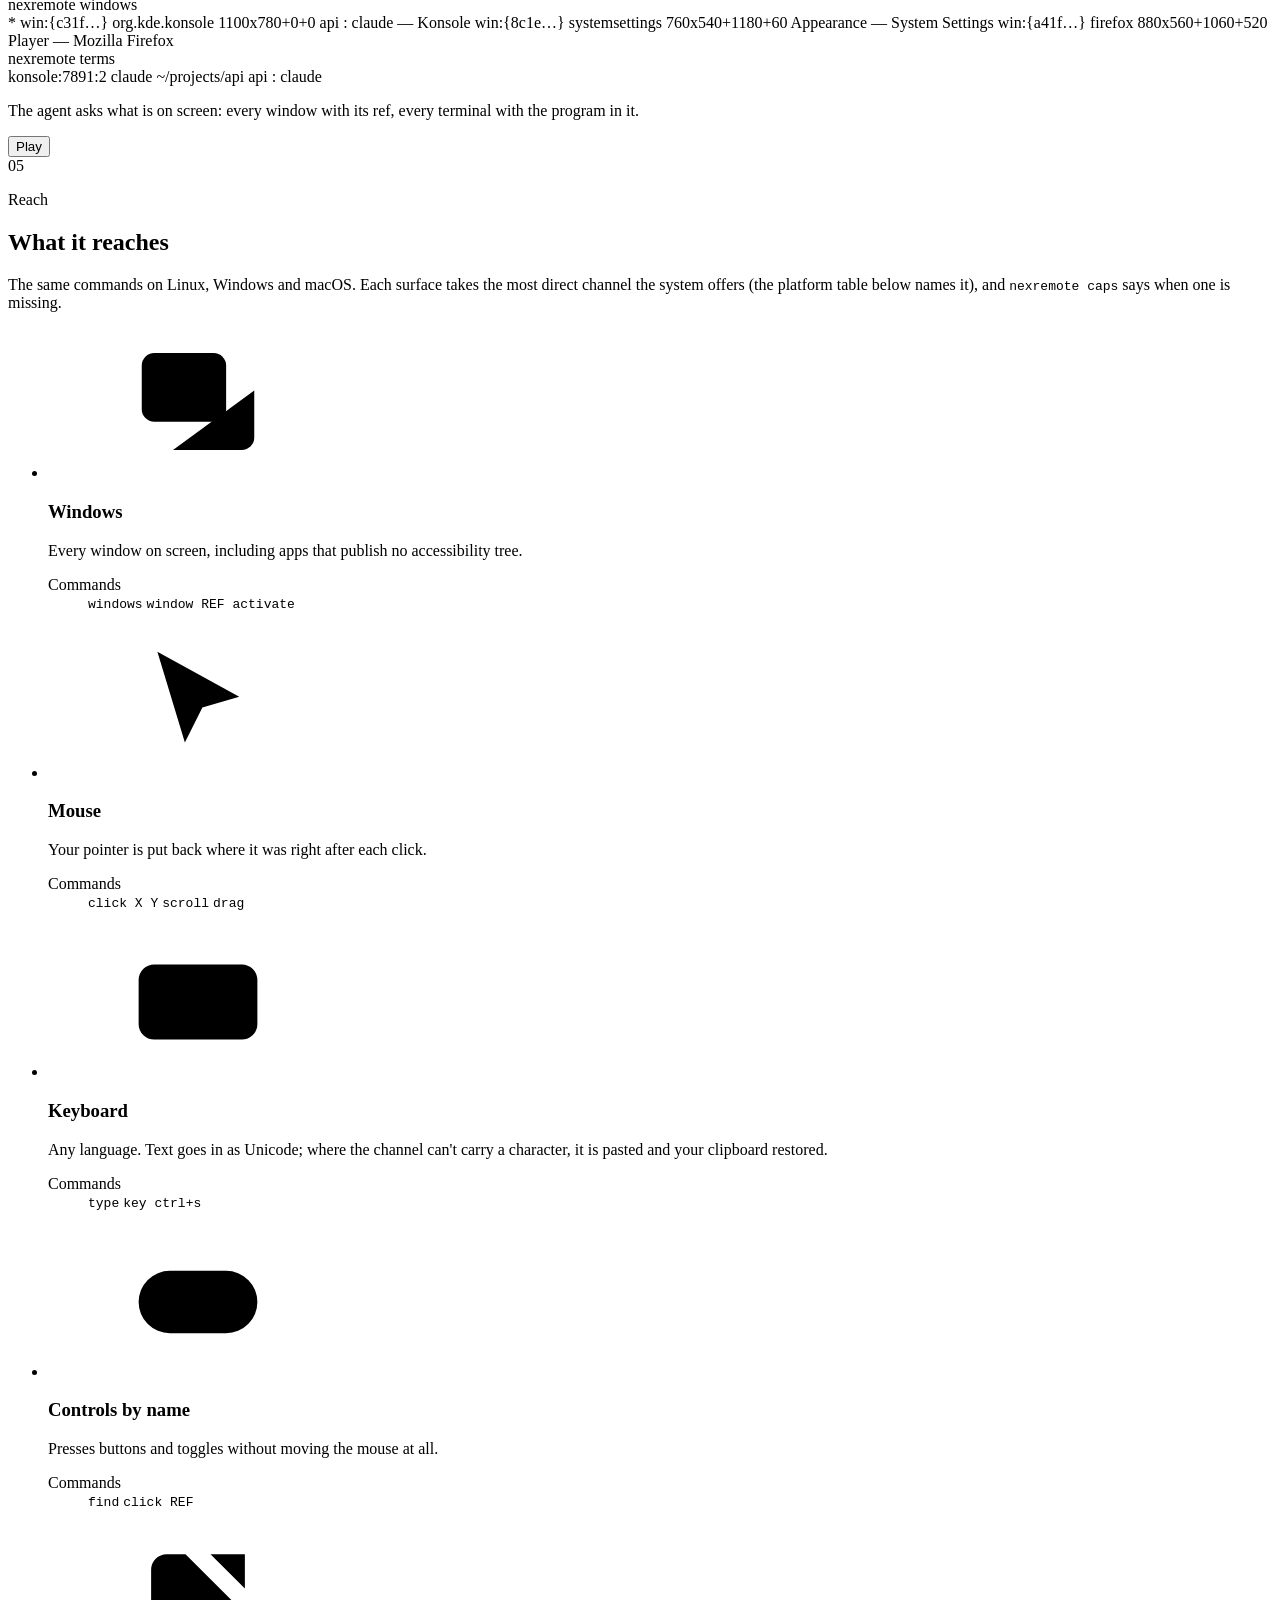
==== commit a5e2042a: "chore(site): v0.7 indirme paketi Co-Authored-By: Claude Opus 5.5 <noreply@anthropic.com> Claude-Sess" ====
--- a/site/index.html
+++ b/site/index.html
@@ -96,7 +96,7 @@
           <a class="btn btn-invert" href="/download/nexremote.zip" download data-magnet>
             <svg class="ico" aria-hidden="true"><use href="#i-download"/></svg>
             <span>Download</span>
-            <span class="btn-meta">v0.7.0 · zip · 260 KB</span>
+            <span class="btn-meta">v0.7.0 · zip · 299 KB</span>
           </a>
           <a class="btn btn-ghost" href="#replay" data-magnet>
             <svg class="ico" aria-hidden="true"><use href="#i-play"/></svg>
@@ -1031,7 +1031,7 @@
           <li>
             <h3>Download and unpack</h3>
             <div class="copyline"><code id="cmd-l1">unzip nexremote.zip &amp;&amp; cd nexremote</code><button class="copy" type="button" data-copy="#cmd-l1" data-done="Copied"><span class="copy-ico" aria-hidden="true"><svg class="ico i1"><use href="#i-copy"/></svg><svg class="ico i2"><use href="#i-check"/></svg></span><span data-label>Copy</span></button></div>
-            <p><a href="/download/nexremote.zip" download>nexremote.zip</a> (260 KB) · <a href="/download/nexremote.tar.gz" download>nexremote.tar.gz</a> (211 KB)</p>
+            <p><a href="/download/nexremote.zip" download>nexremote.zip</a> (299 KB) · <a href="/download/nexremote.tar.gz" download>nexremote.tar.gz</a> (245 KB)</p>
           </li>
           <li>
             <h3>Install the commands</h3>
@@ -1052,7 +1052,7 @@
           <li>
             <h3>Download and unpack</h3>
             <div class="copyline"><code id="cmd-w1">Expand-Archive nexremote.zip -DestinationPath .; cd nexremote</code><button class="copy" type="button" data-copy="#cmd-w1" data-done="Copied"><span class="copy-ico" aria-hidden="true"><svg class="ico i1"><use href="#i-copy"/></svg><svg class="ico i2"><use href="#i-check"/></svg></span><span data-label>Copy</span></button></div>
-            <p><a href="/download/nexremote.zip" download>nexremote.zip</a> (260 KB)</p>
+            <p><a href="/download/nexremote.zip" download>nexremote.zip</a> (299 KB)</p>
           </li>
           <li>
             <h3>Install with pip</h3>
@@ -1073,7 +1073,7 @@
           <li>
             <h3>Download and unpack</h3>
             <div class="copyline"><code id="cmd-m1">unzip nexremote.zip &amp;&amp; cd nexremote</code><button class="copy" type="button" data-copy="#cmd-m1" data-done="Copied"><span class="copy-ico" aria-hidden="true"><svg class="ico i1"><use href="#i-copy"/></svg><svg class="ico i2"><use href="#i-check"/></svg></span><span data-label>Copy</span></button></div>
-            <p><a href="/download/nexremote.zip" download>nexremote.zip</a> (260 KB) · <a href="/download/nexremote.tar.gz" download>nexremote.tar.gz</a> (211 KB)</p>
+            <p><a href="/download/nexremote.zip" download>nexremote.zip</a> (299 KB) · <a href="/download/nexremote.tar.gz" download>nexremote.tar.gz</a> (245 KB)</p>
           </li>
           <li>
             <h3>Install with pip</h3>
@@ -1104,7 +1104,7 @@
           <a class="btn btn-invert" href="/download/nexremote.zip" download data-magnet>
             <svg class="ico" aria-hidden="true"><use href="#i-download"/></svg>
             <span>Download</span>
-            <span class="btn-meta">v0.7.0 · zip · 260 KB</span>
+            <span class="btn-meta">v0.7.0 · zip · 299 KB</span>
           </a>
           <a class="btn btn-ghost" href="mailto:omeralibayrakcii@gmail.com?subject=NexRemote" data-magnet>
             <svg class="ico" aria-hidden="true"><use href="#i-mail"/></svg>
@@ -1115,7 +1115,7 @@
           <code id="cmd-cta" data-typeline>./install.sh &amp;&amp; nexremote setup</code>
           <button class="copy" type="button" data-copy="#cmd-cta" data-done="Copied"><span class="copy-ico" aria-hidden="true"><svg class="ico i1"><use href="#i-copy"/></svg><svg class="ico i2"><use href="#i-check"/></svg></span><span data-label>Copy</span></button>
         </div>
-        <p class="meta"><a href="/download/nexremote.tar.gz" download>nexremote.tar.gz</a> (211 KB) · MIT · Linux · Windows · macOS (preview) · Python 3.9+</p>
+        <p class="meta"><a href="/download/nexremote.tar.gz" download>nexremote.tar.gz</a> (245 KB) · MIT · Linux · Windows · macOS (preview) · Python 3.9+</p>
       </div>
     </div>
   </div>
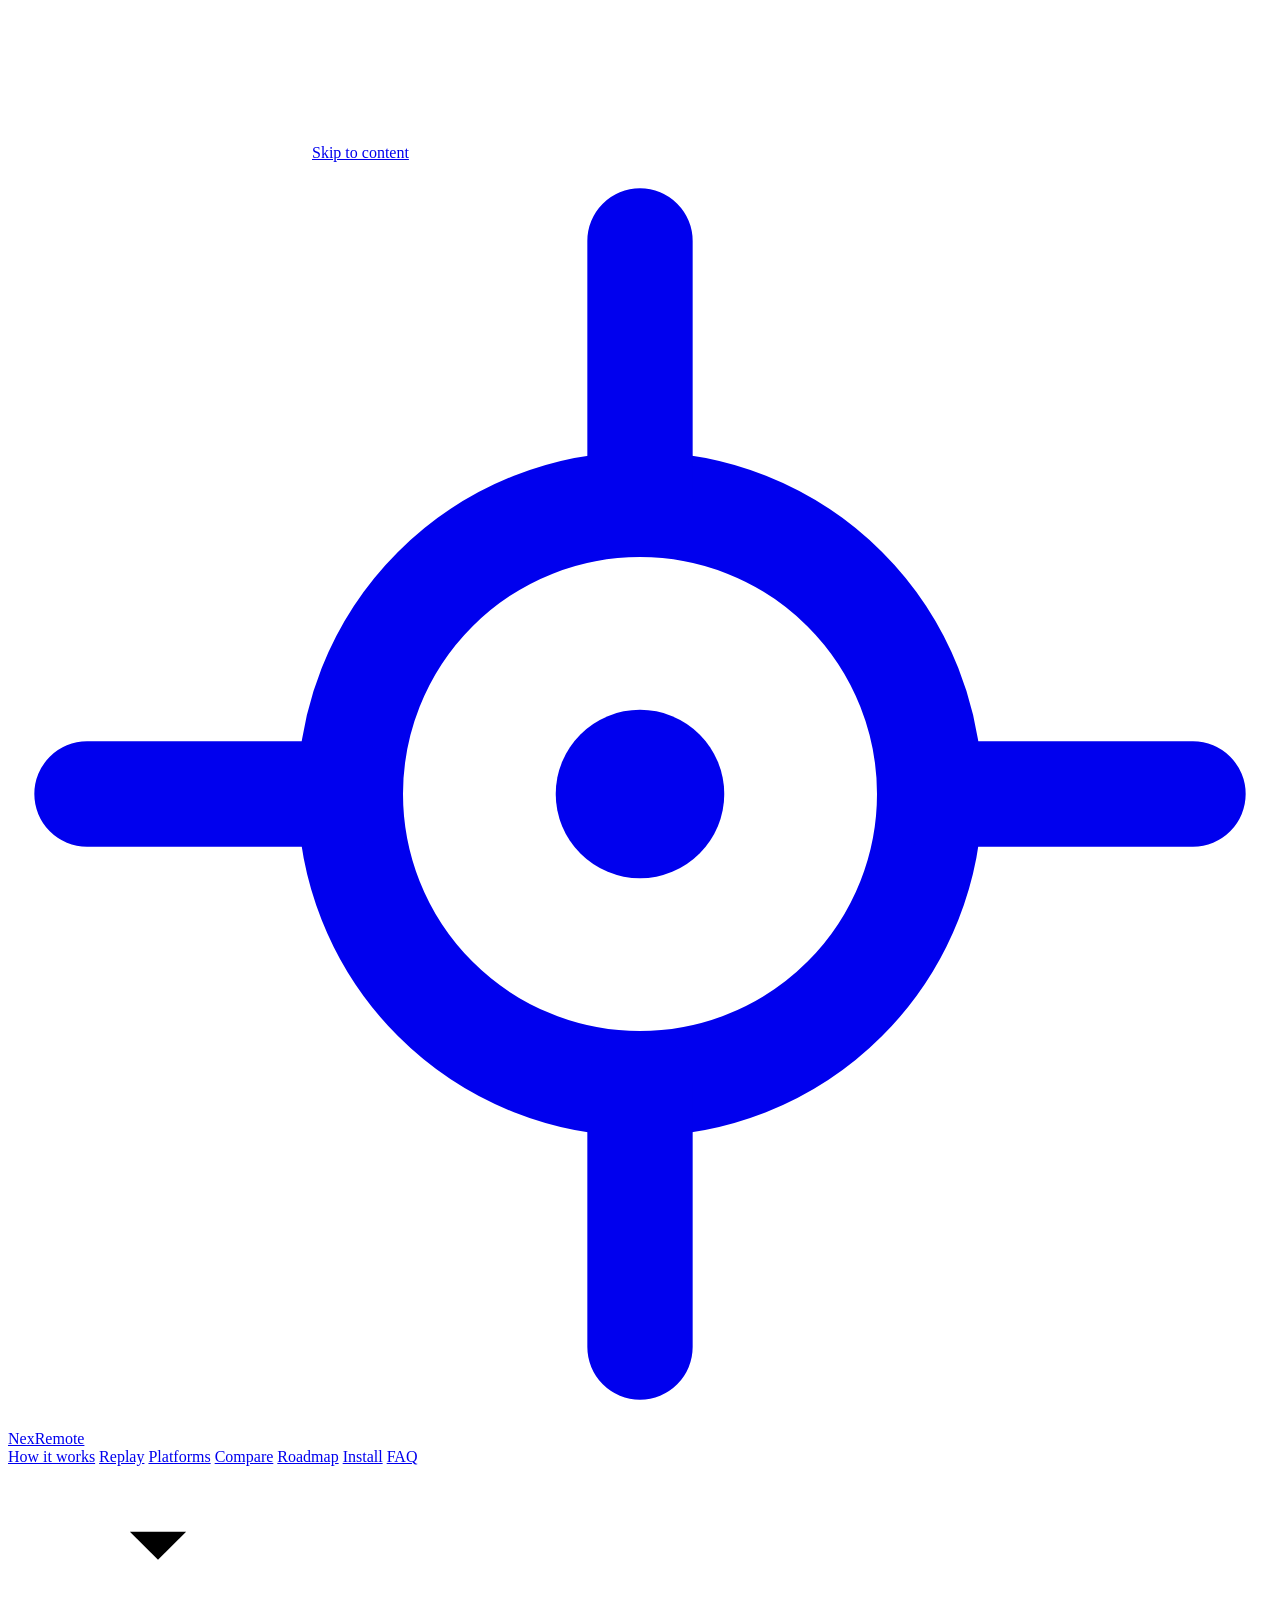
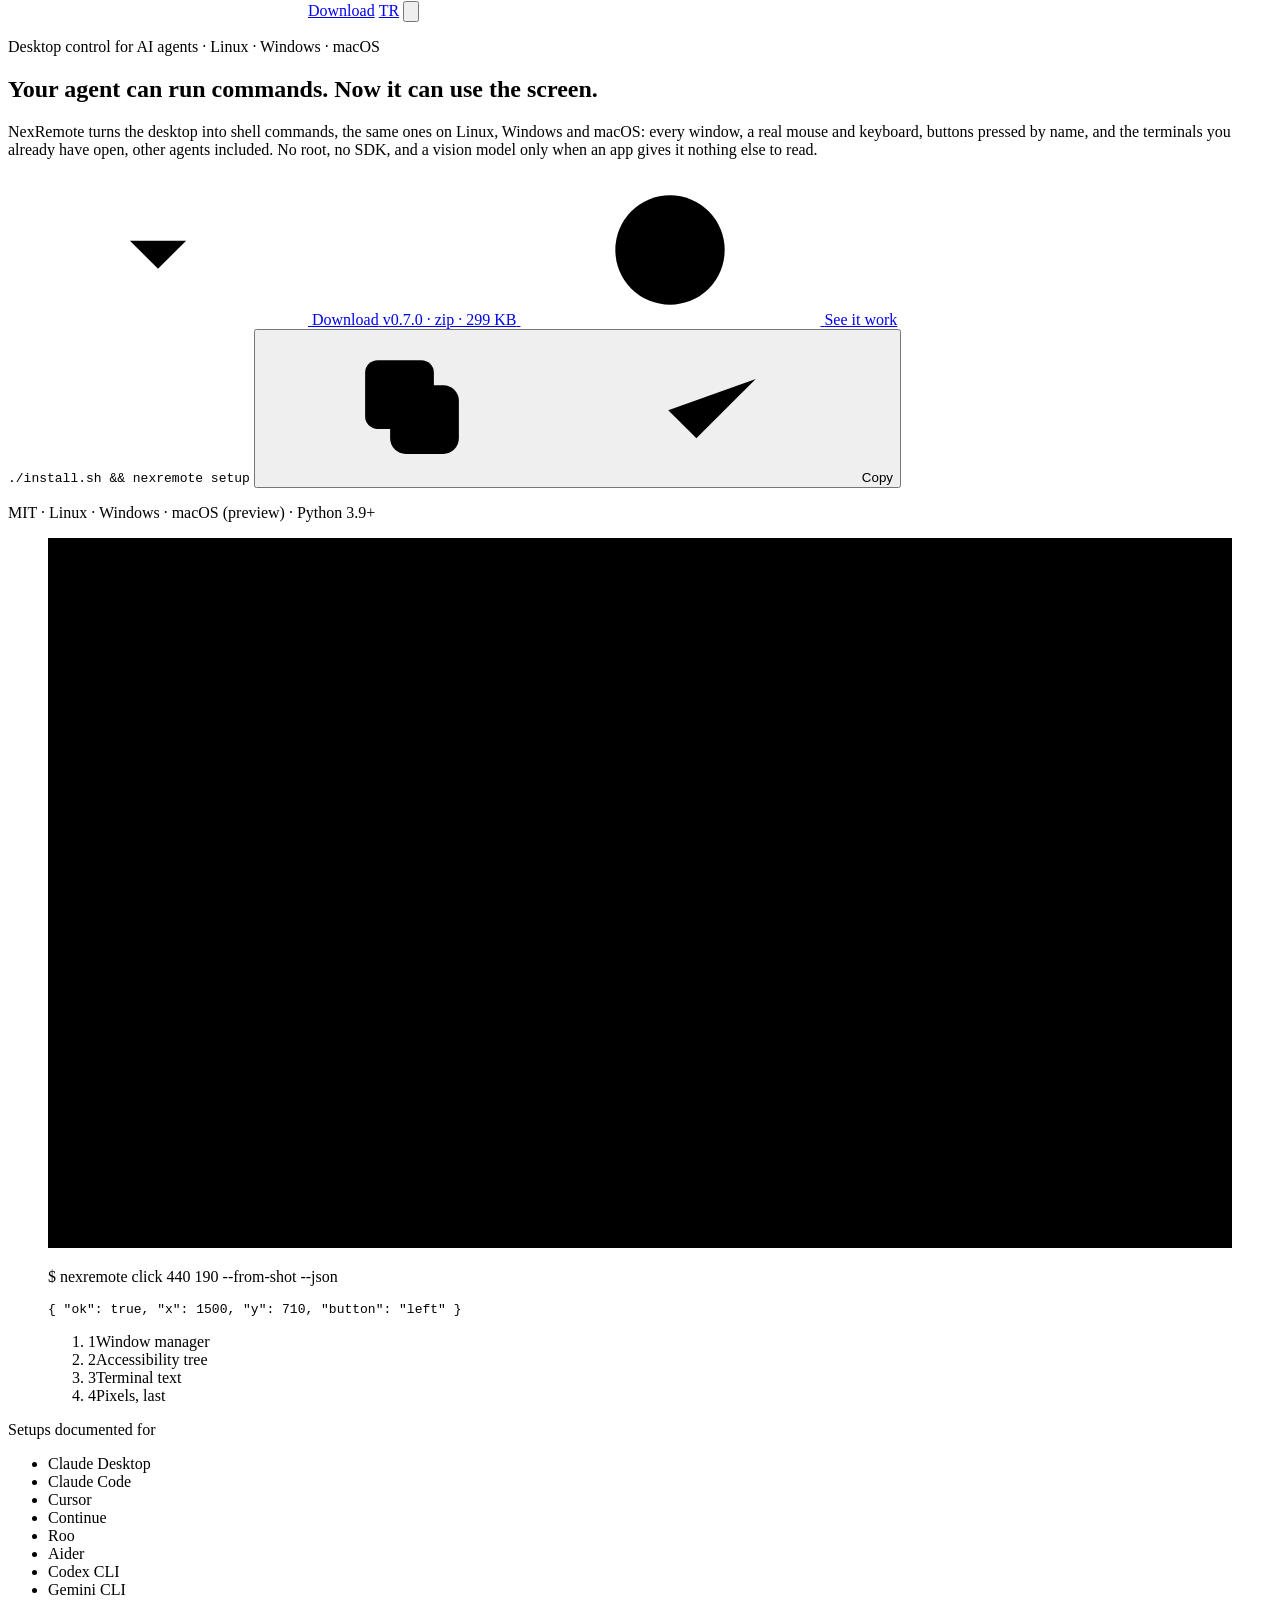
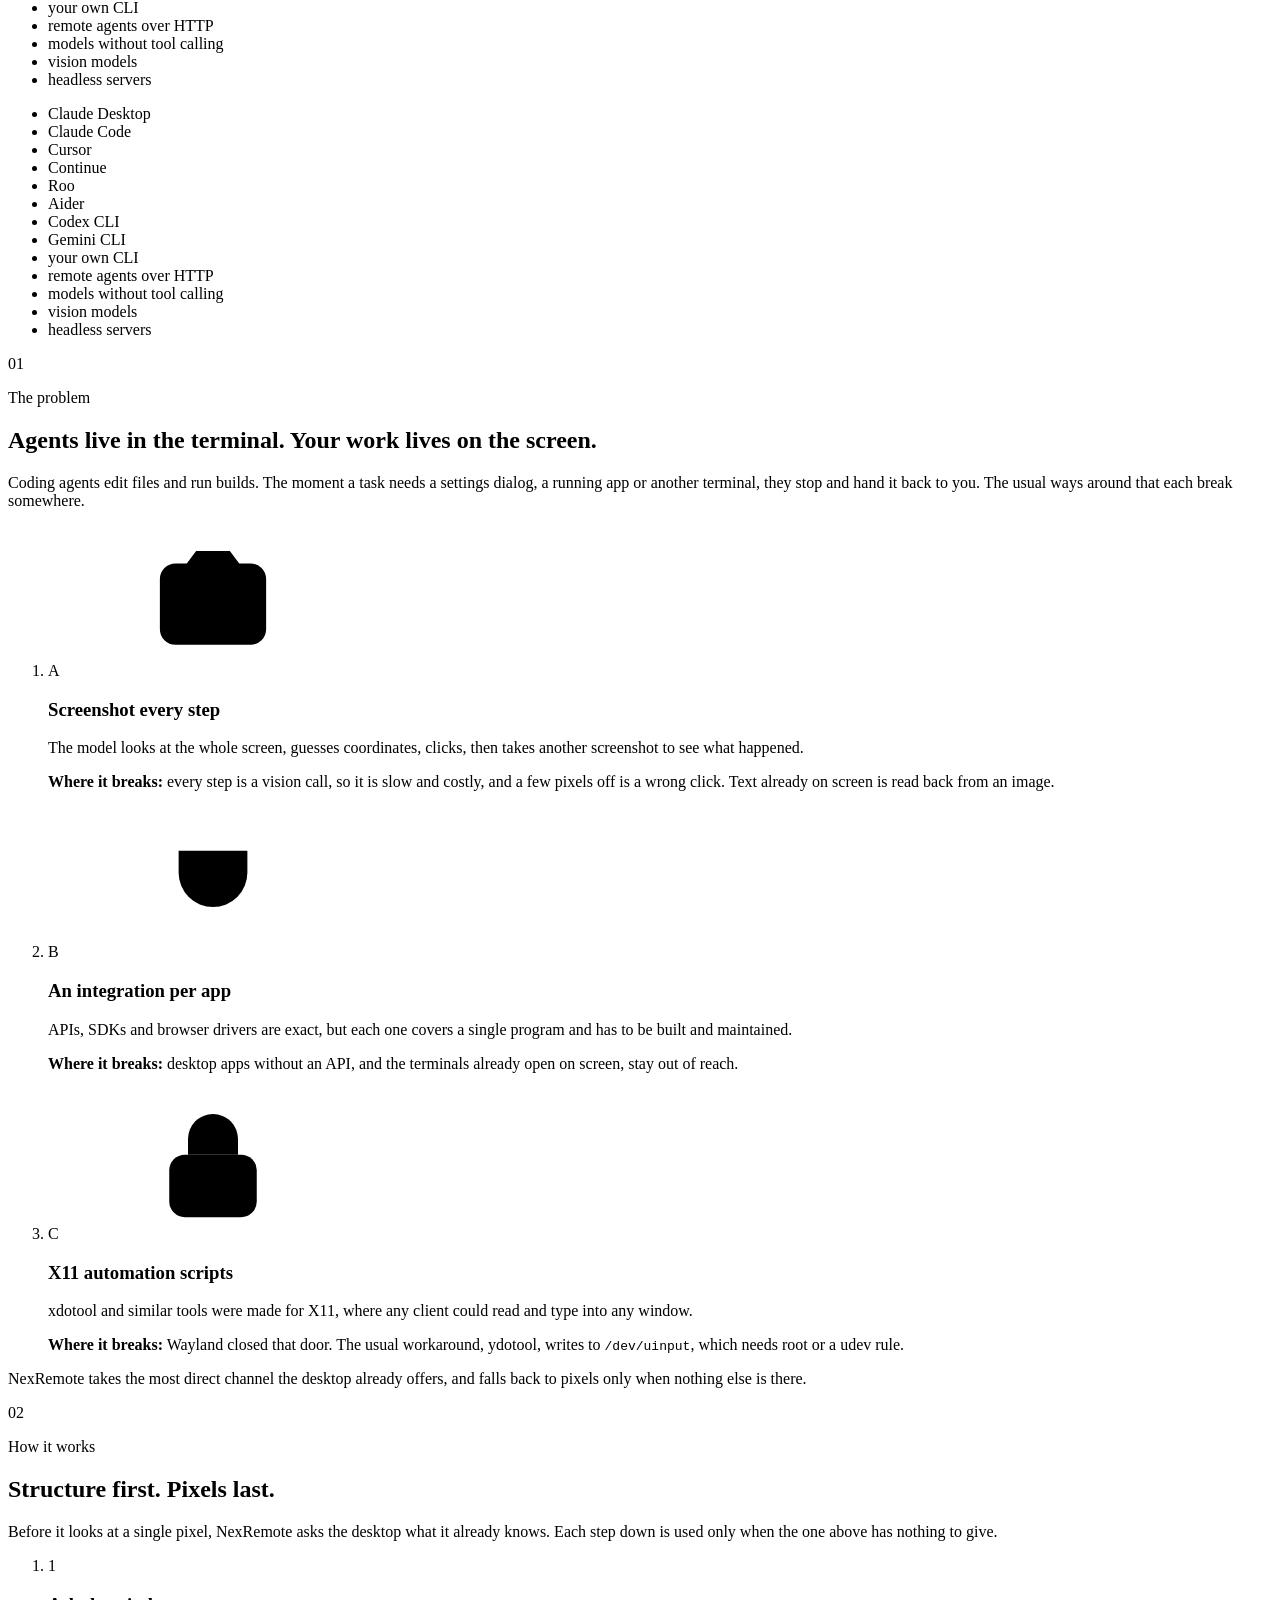
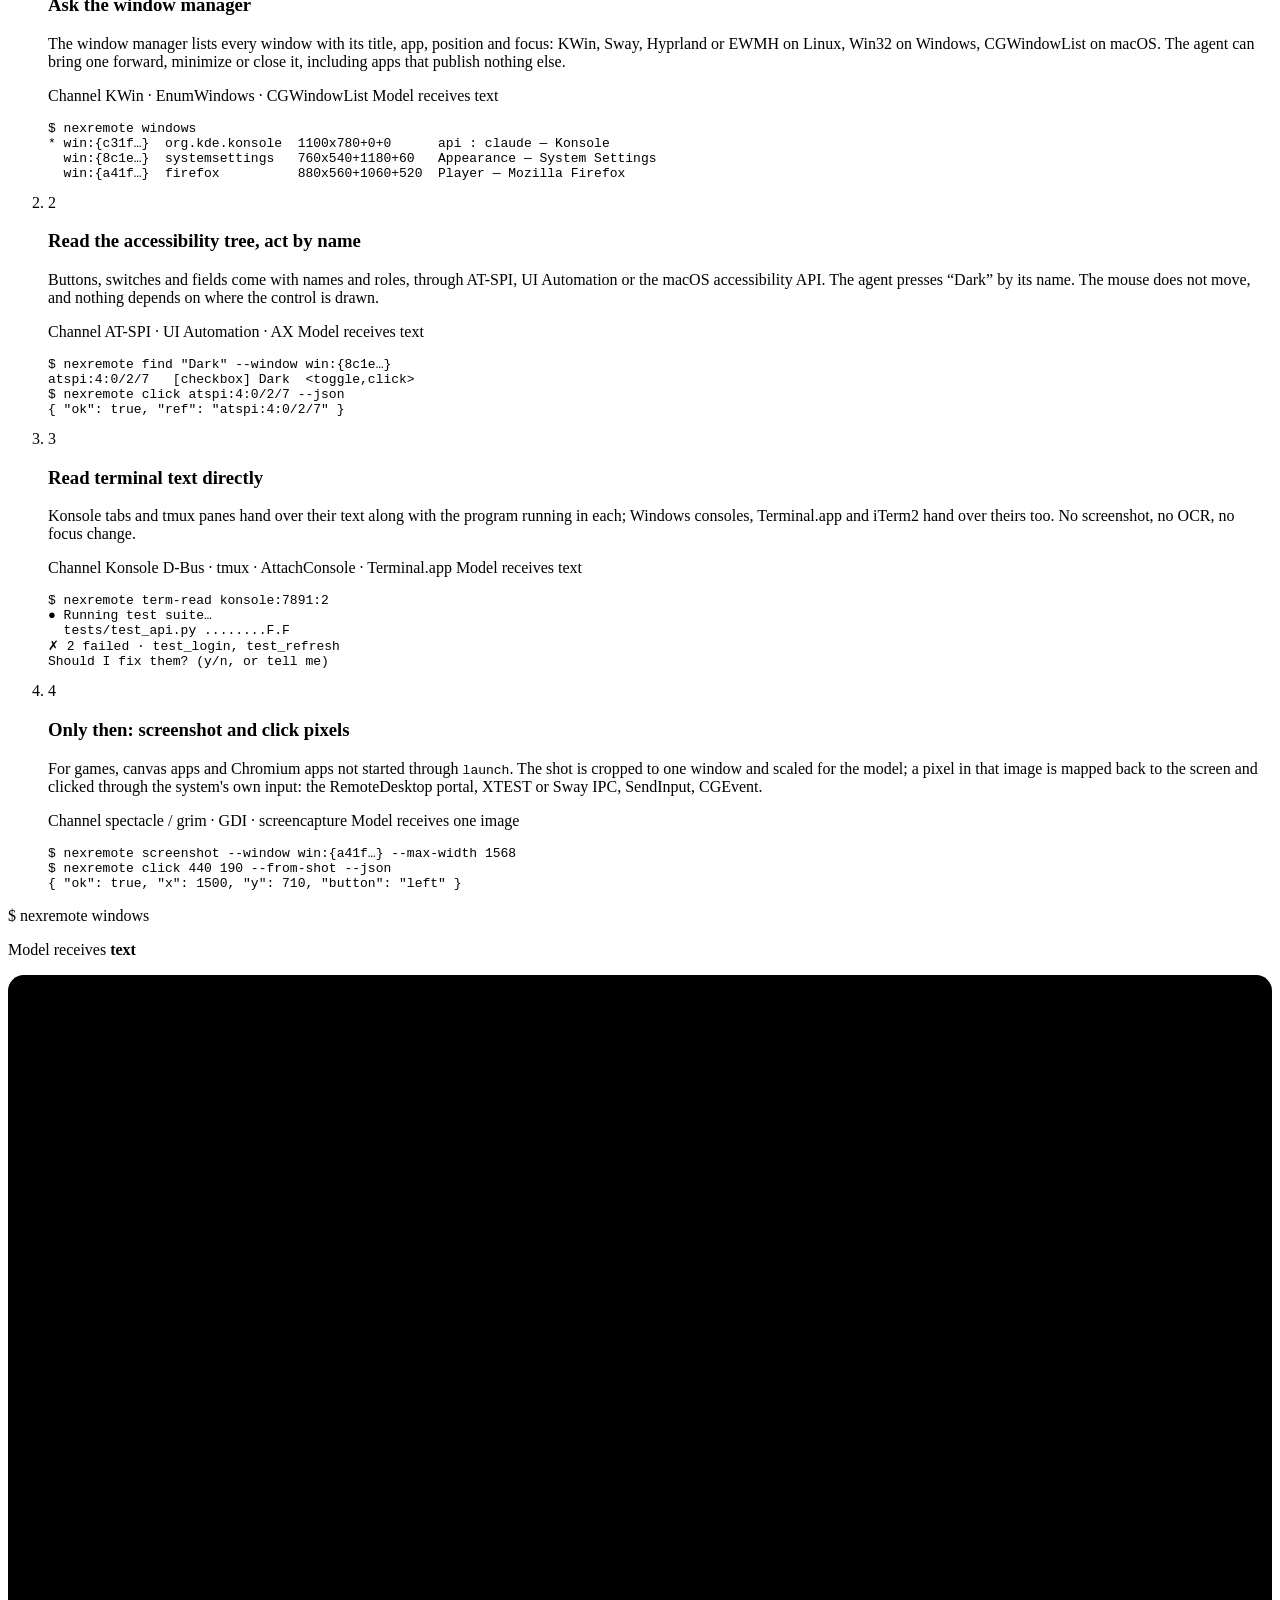
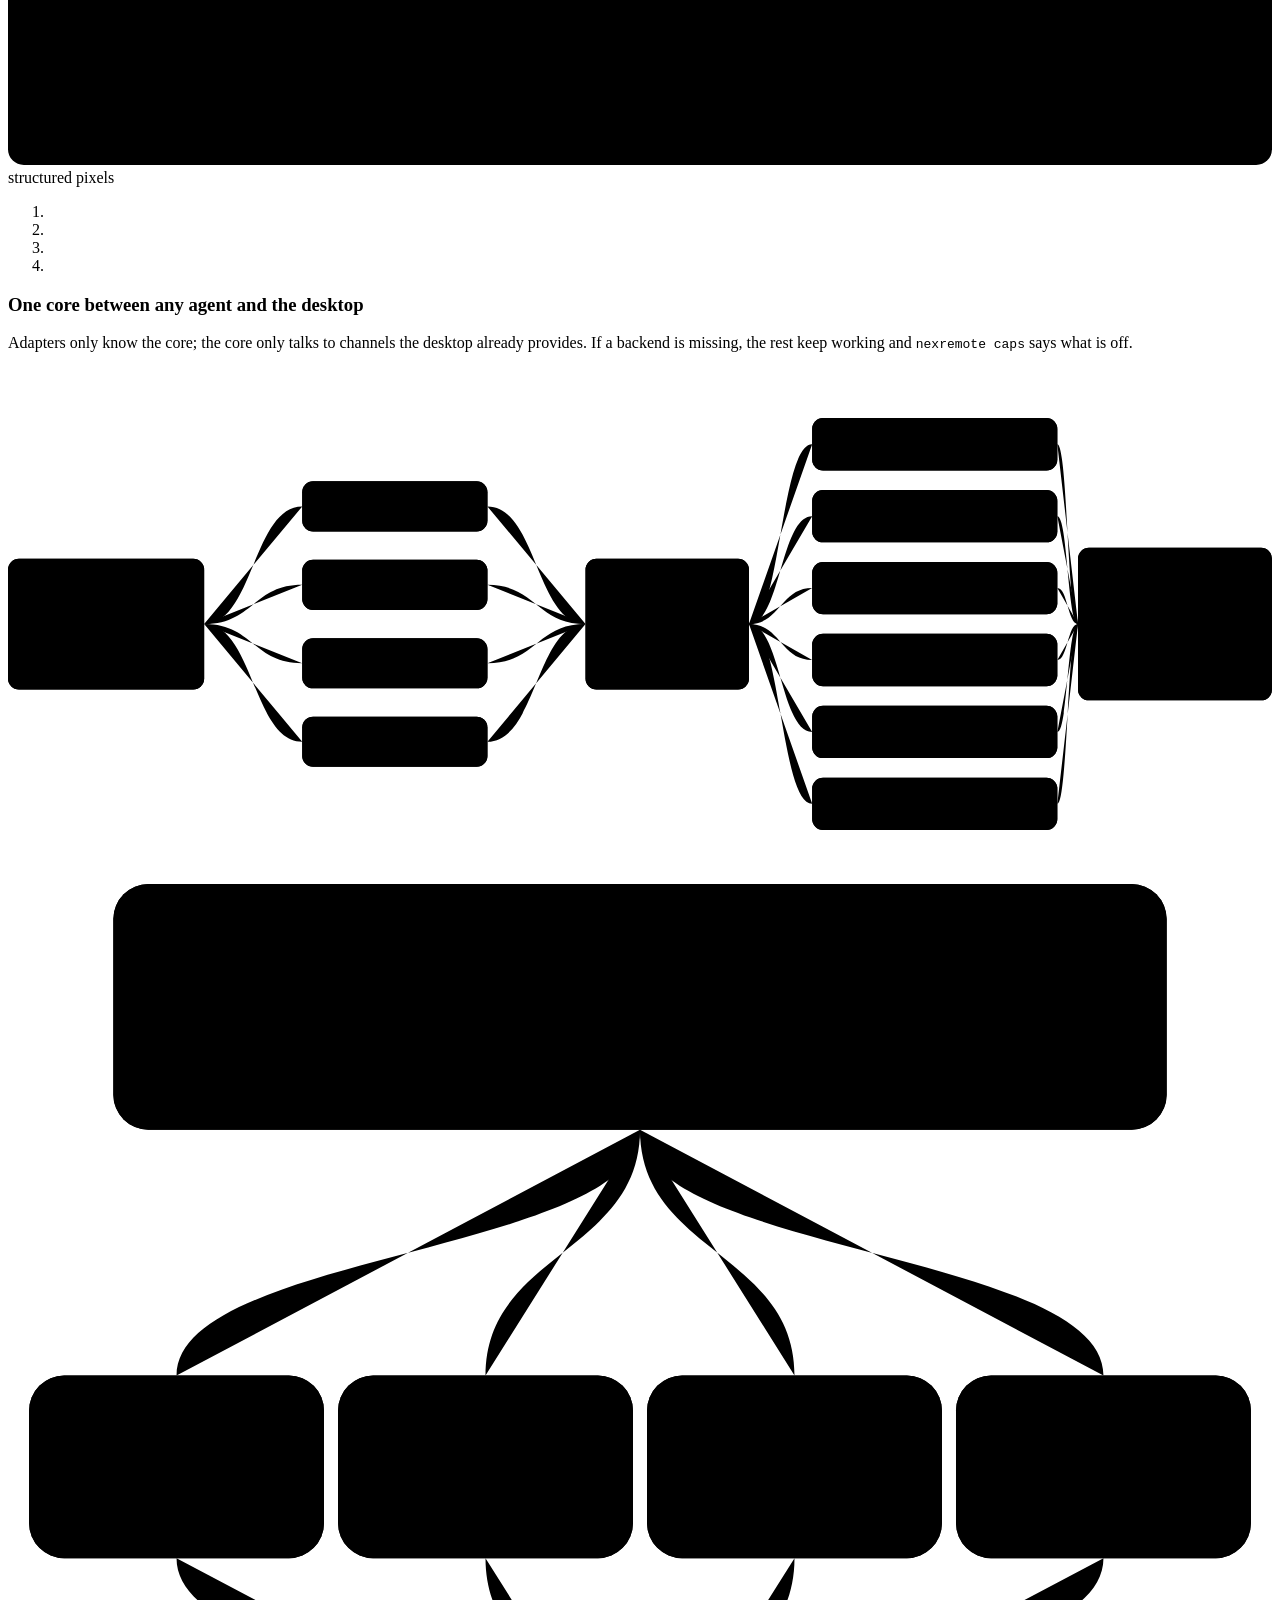
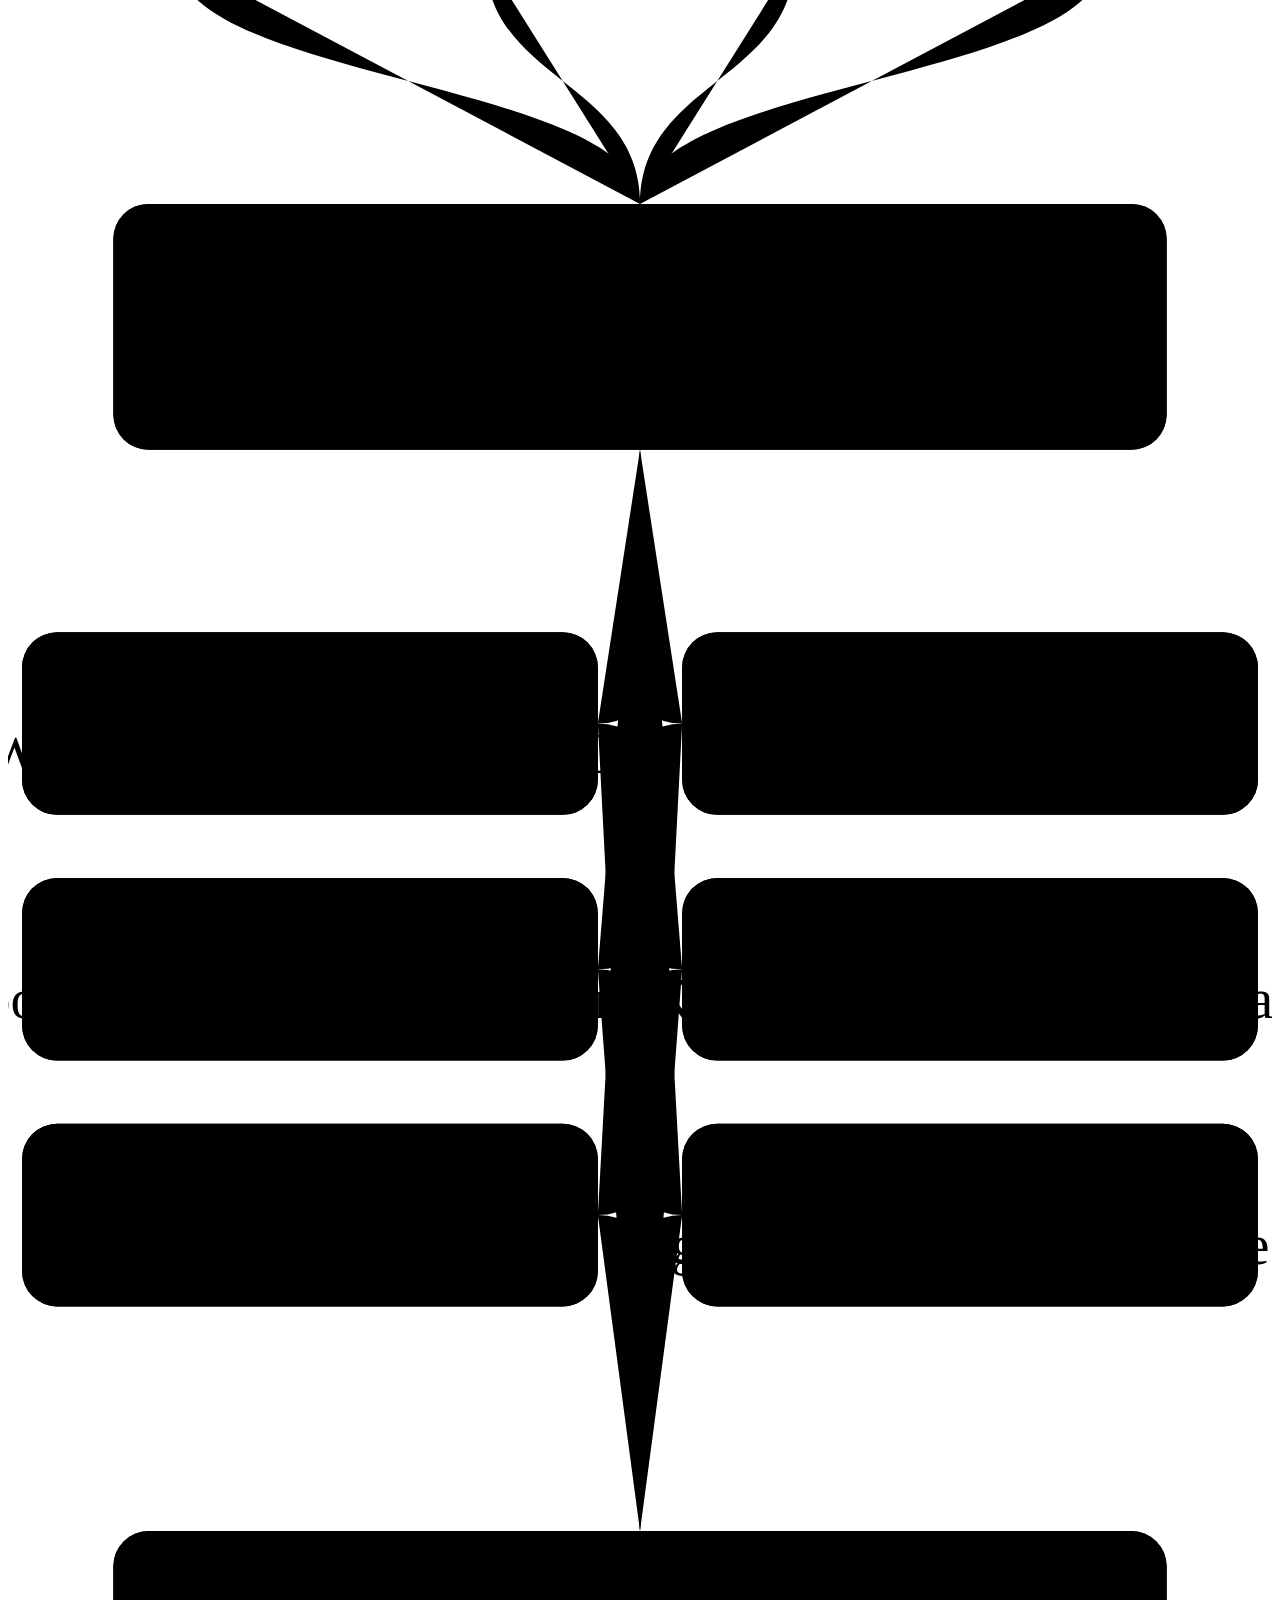
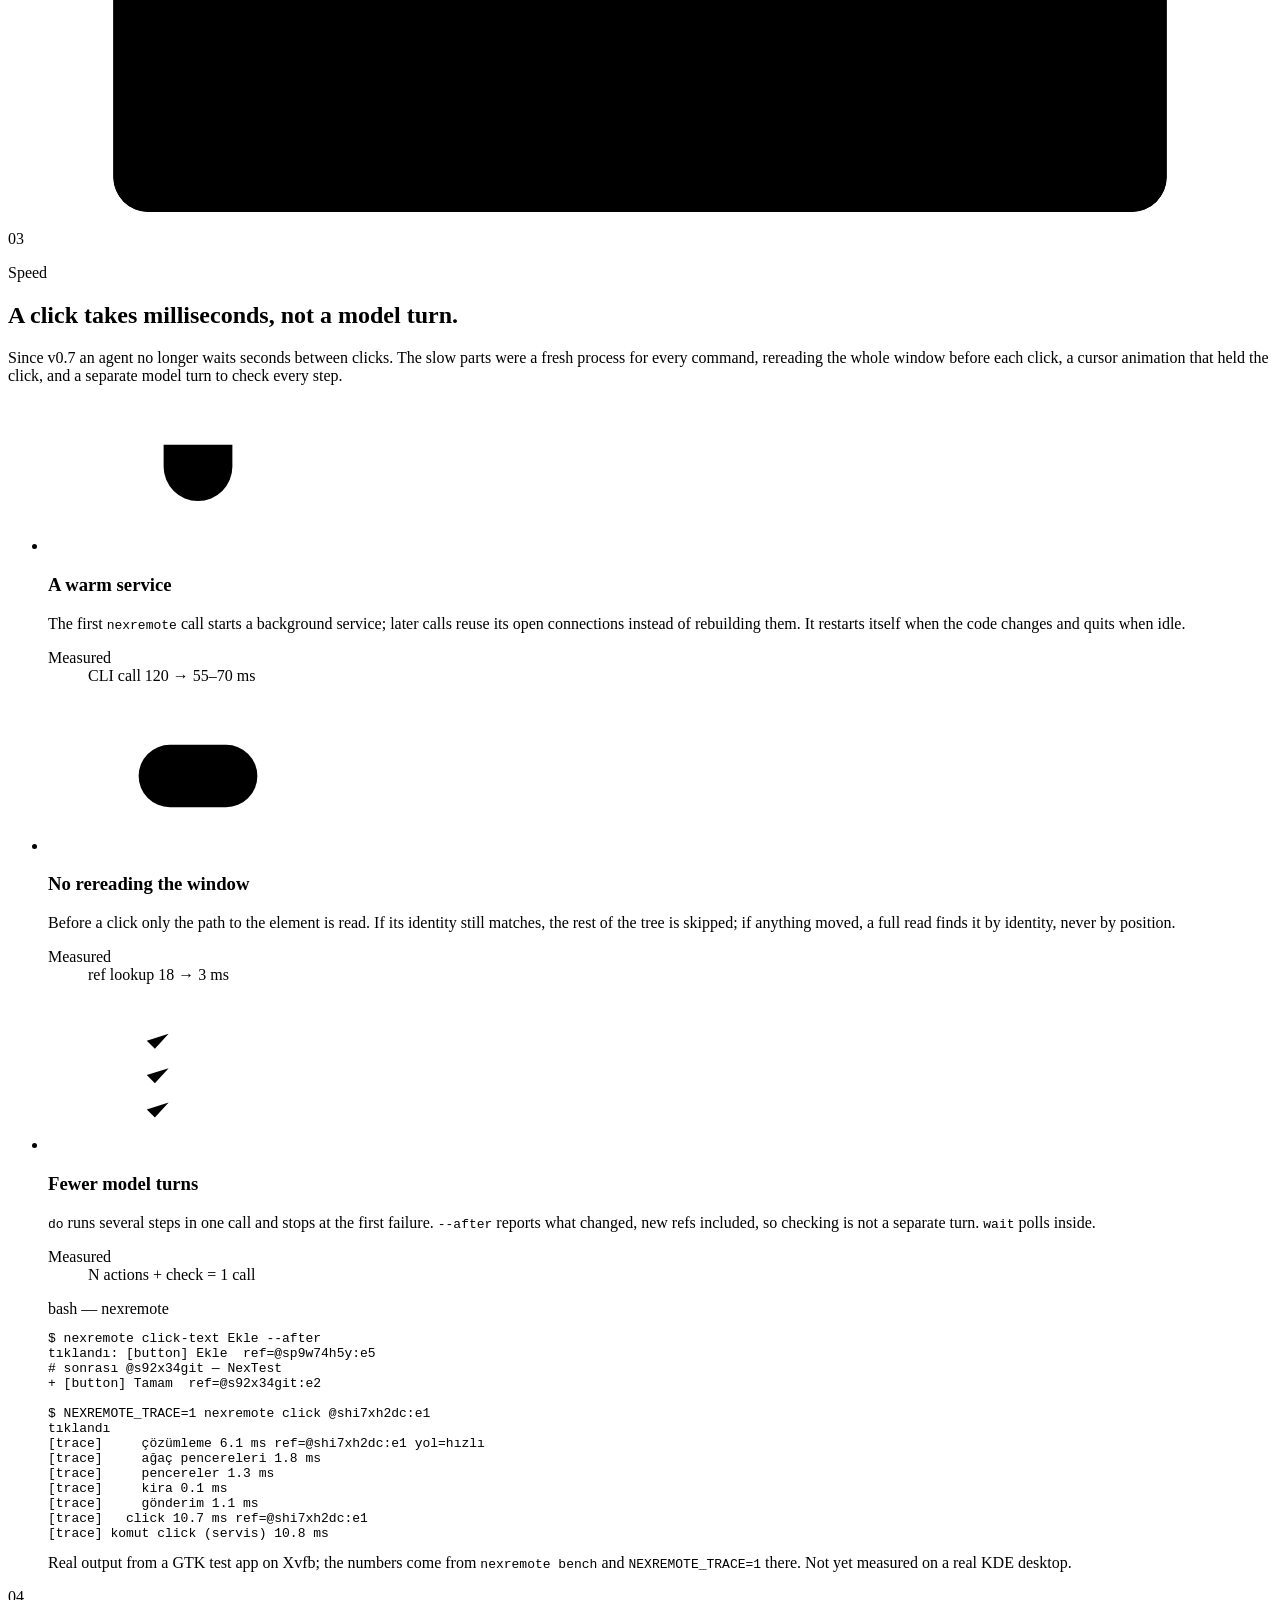
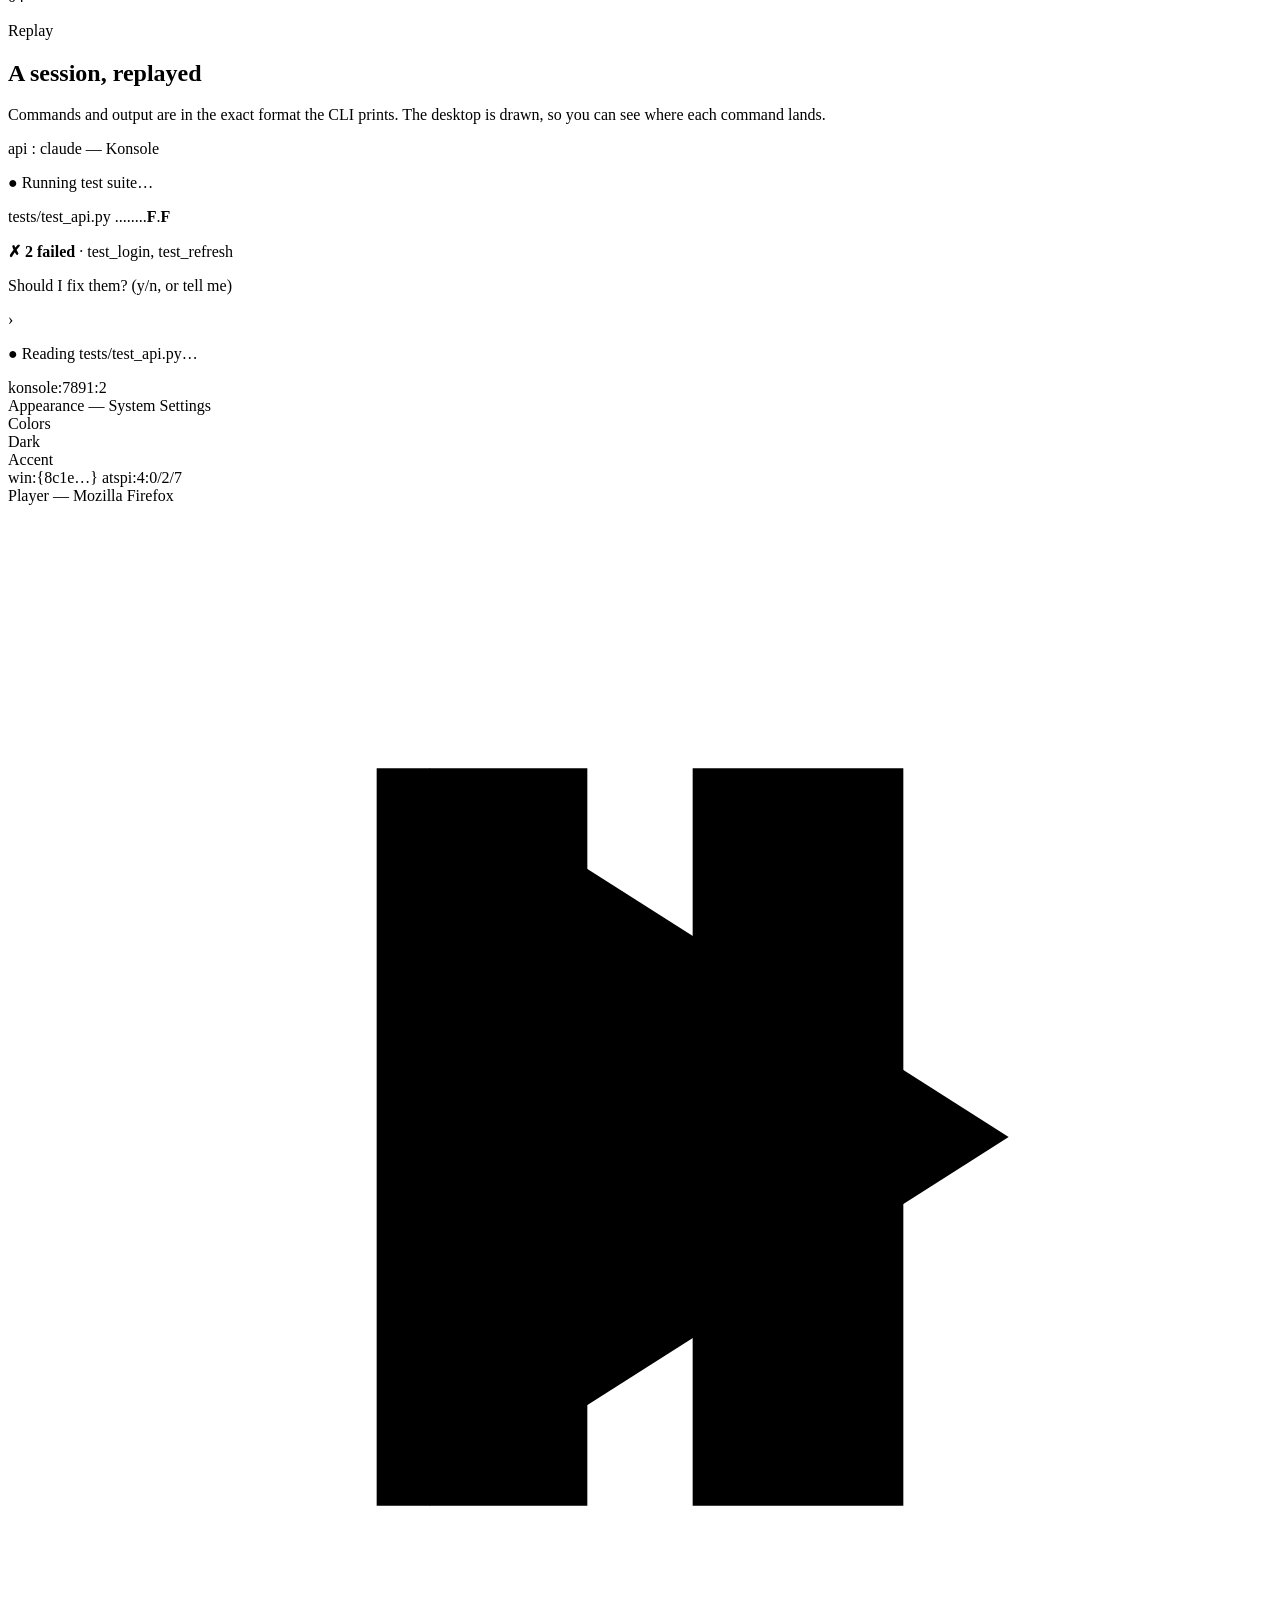
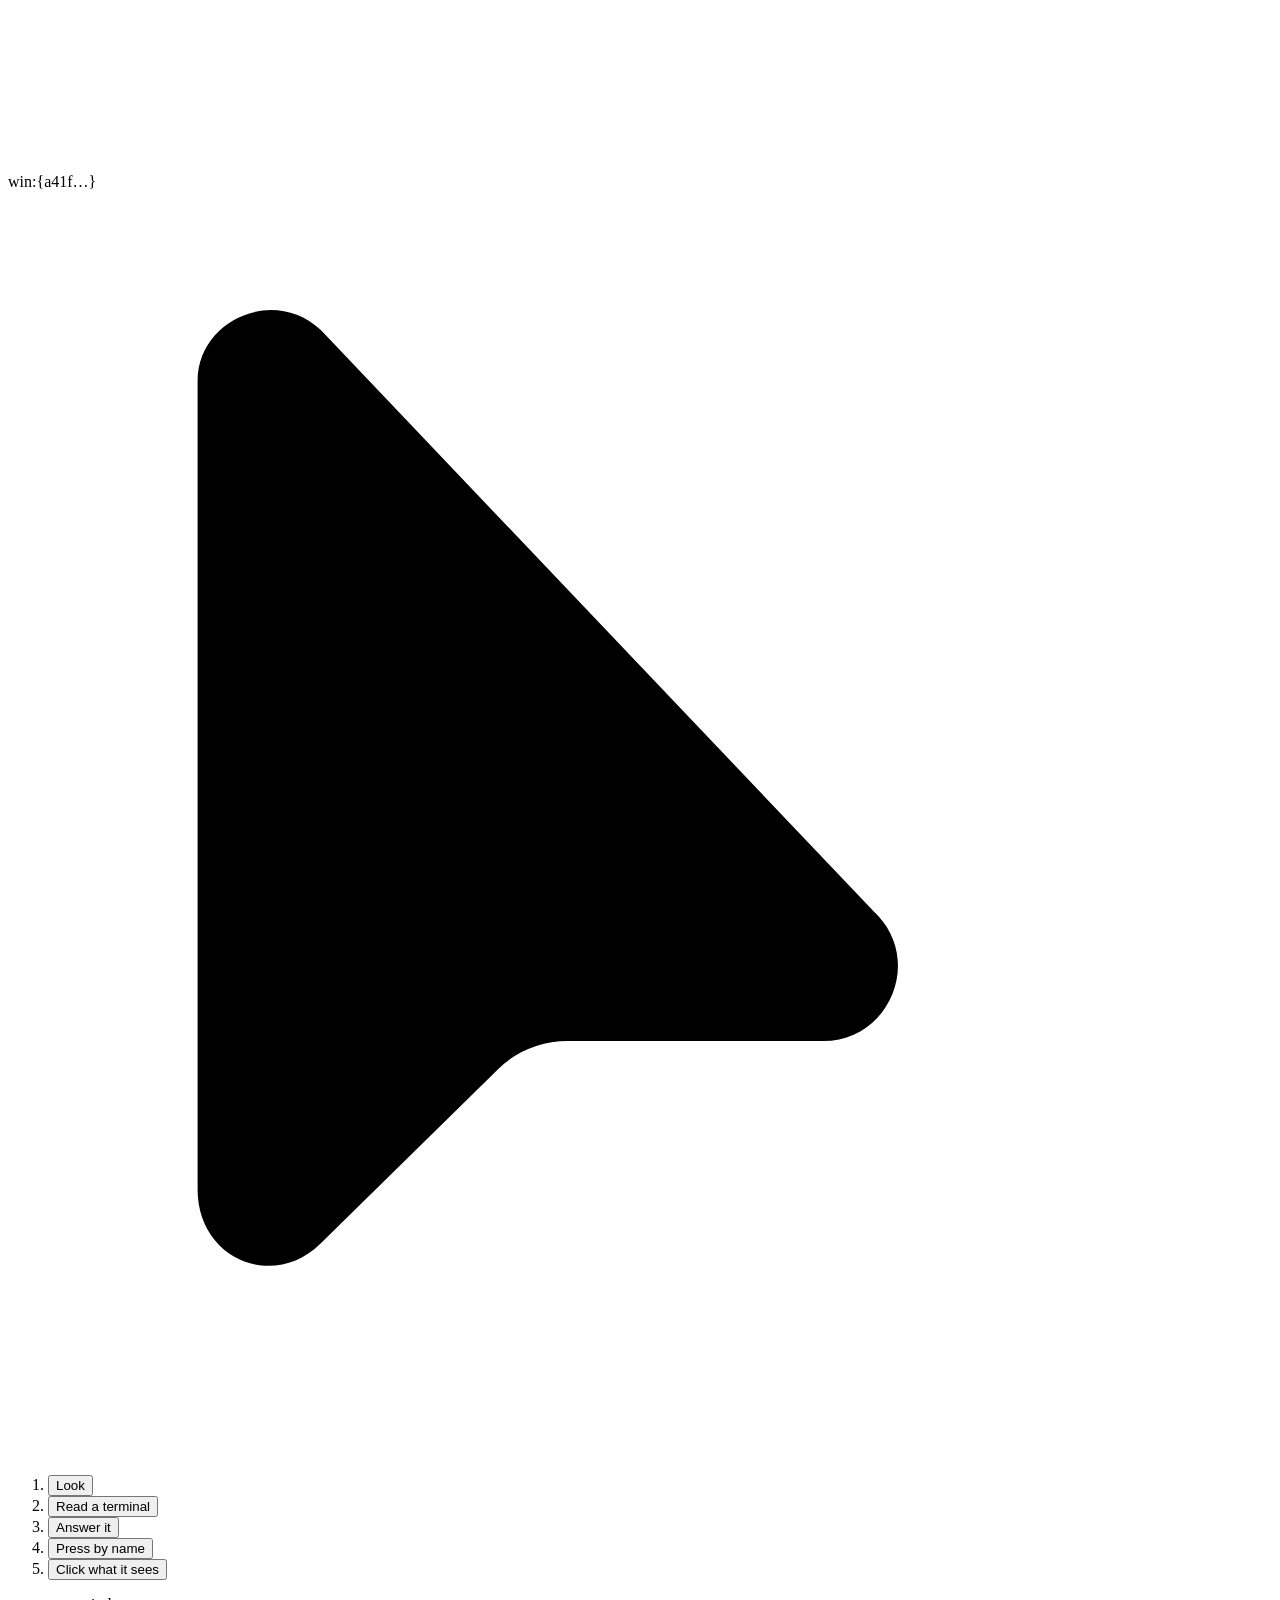
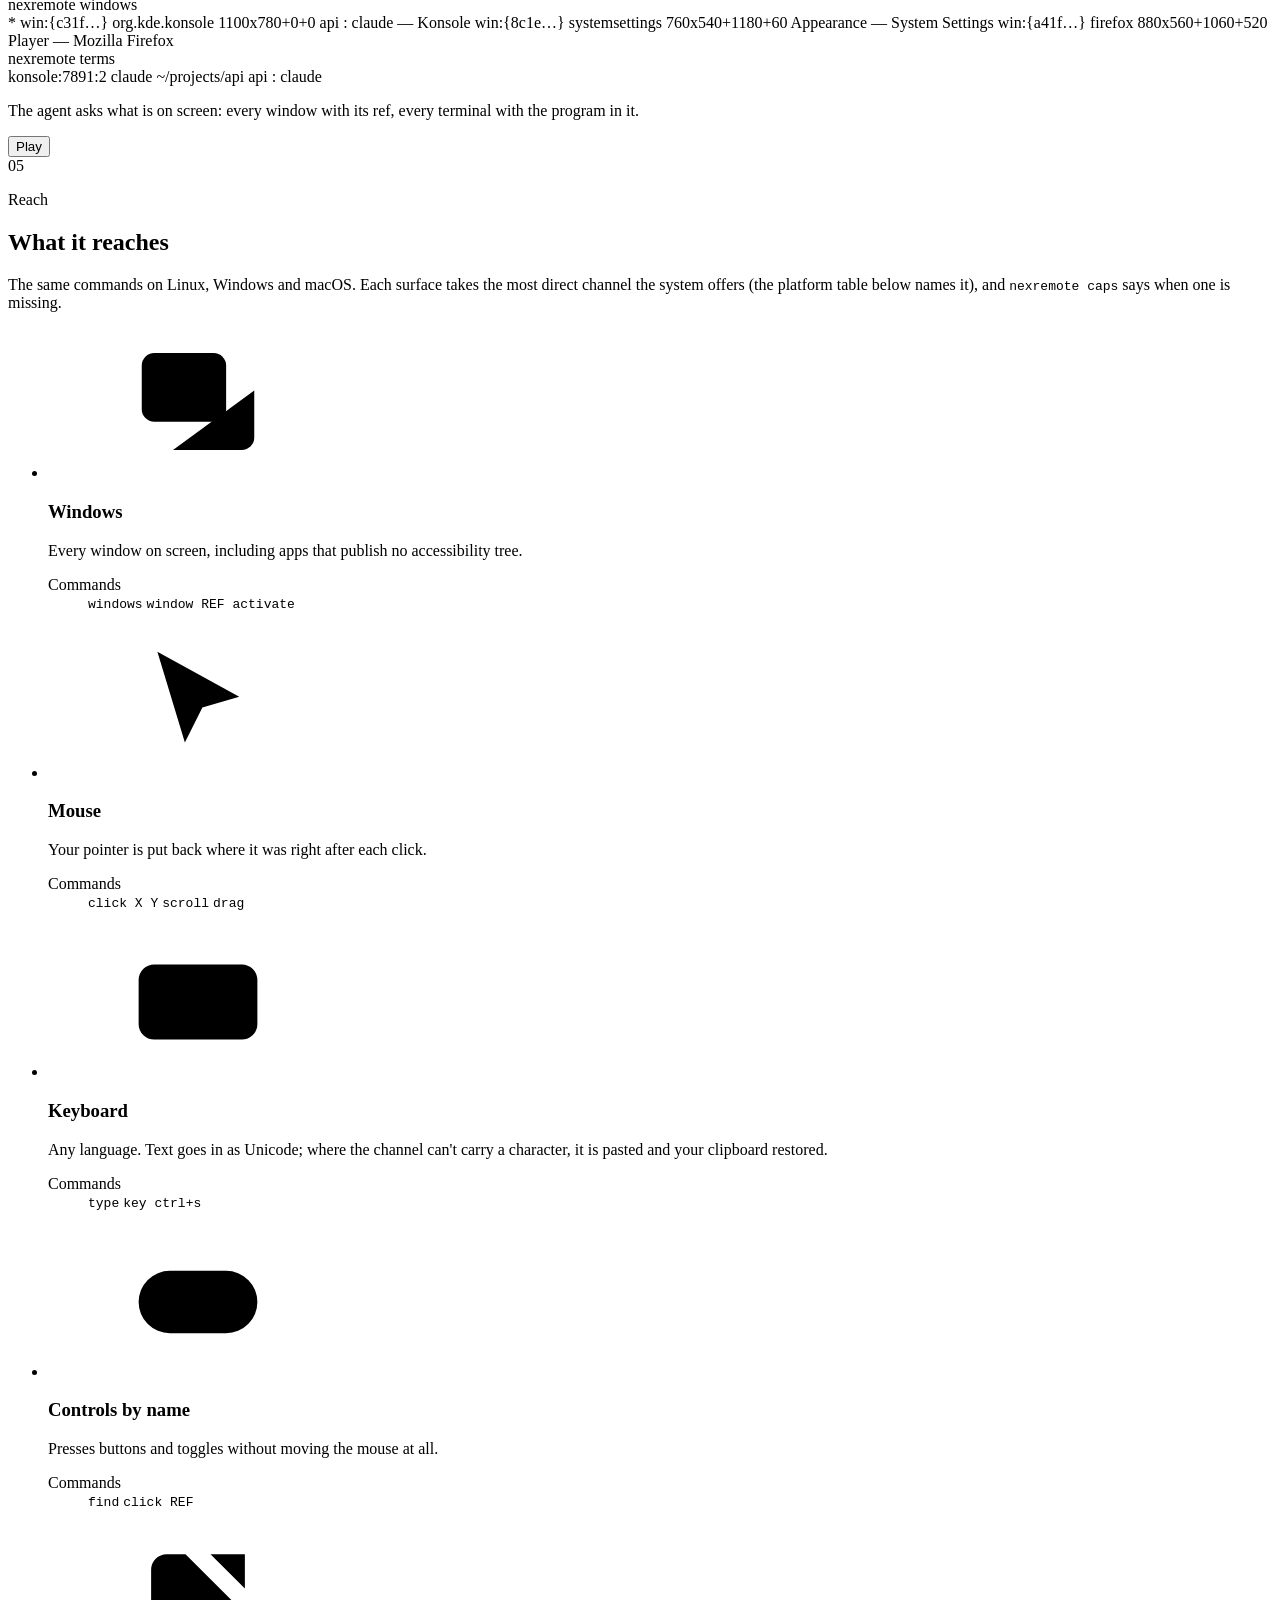
==== commit f549e8f9: "feat(site): sürüm notları ve SSS bölümleri - CHANGELOG.md (TR) ve CHANGELOG.en.md (EN): kullanıcıya " ====
--- a/site/index.html
+++ b/site/index.html
@@ -69,6 +69,7 @@
       <a href="#compare">Compare</a>
       <a href="#roadmap">Roadmap</a>
       <a href="#install">Install</a>
+      <a href="#faq">FAQ</a>
     </nav>
     <div class="top-tools">
       <a class="btn btn-sm" href="/download/nexremote.zip" download><svg class="ico" aria-hidden="true"><use href="#i-download"/></svg><span>Download</span></a>
@@ -943,11 +944,23 @@
   </div>
 </section>
 
+<!-- ======================================================= RELEASE NOTES -->
+<section id="changes" class="changes sec" aria-labelledby="changes-h">
+  <div class="wrap">
+    <div class="sec-head" data-reveal>
+      <span class="bignum" aria-hidden="true" data-parallax>13</span>
+      <div><p class="kicker">Release notes</p><h2 id="changes-h" class="big">What changed, version by version</h2></div>
+      <p>Built from the project&#x27;s changelog every time this page is built. The newest version is open; click any other to read it.</p>
+    </div>
+    <div class="rel-list" data-reveal><details class="rel" open><summary><span class="rel-v">v0.7.0</span><span class="rel-t">Speed</span><span class="rel-new">Latest</span><time class="rel-d" datetime="2026-11-10">Nov 10, 2026</time></summary><div class="rel-body"><p>No more seconds between clicks: an action on a ref now takes milliseconds.</p><ul><li><strong>A background service.</strong> The first <code>nexremote</code> call starts it; later calls reuse its open connections (a CLI call on Xvfb: 120 → 55–70 ms). It restarts itself when the code changes and quits when idle. <code>NEXREMOTE_SERVICE=0</code> turns it off; it is off by default on macOS and Windows.</li><li><strong>A ref fast path.</strong> Before a click only the path to the element is read and its identity checked, not the whole window (18 → 3 ms on GTK). If anything moved, a full read finds it by identity. <code>NEXREMOTE_STRICT=1</code> reads the full tree on every action.</li><li><strong>Fewer model turns.</strong> <code>do</code> runs several steps in one call and stops at the first failure; <code>--after</code> reports what changed, new refs included; plus <code>wait</code>, <code>click-text</code>, <code>fill</code> and <code>sleep</code>. MCP gains <code>nexremote_batch</code>, <code>nexremote_click_text</code>, <code>nexremote_fill</code>, <code>nexremote_wait</code> and <code>nexremote_after</code>; HTTP gains <code>/batch</code>, <code>/click_text</code>, <code>/fill</code> and <code>/wait</code>.</li><li><strong>Clicks don't wait for the cursor.</strong> The agent cursor is told where to go and the click goes out at once; if the cursor isn't running, it starts in the background without holding the click.</li><li><strong>Measure it.</strong> <code>NEXREMOTE_TRACE=1</code> prints per-step timings; <code>nexremote bench</code> reports p50/p95.</li><li><strong>Fixes.</strong> A <code>win:</code> ref could pick another window of the same app; tmux session names matched by prefix (<code>build</code> → <code>build2</code>); text starting with <code>-</code> and commands ending in <code>&amp;</code> or a comment broke <code>run</code>; <code>run</code> hid the exit code; the HTTP adapter could be driven from a browser through localhost, and an empty token file started it without a token; on X11 <code>key A</code> went out without Shift.</li><li>Speeds were measured on Xvfb, not yet on a real KDE desktop.</li></ul></div></details><details class="rel"><summary><span class="rel-v">v0.6.0</span><span class="rel-t">Faster on Linux</span><time class="rel-d" datetime="2026-11-09">Nov 9, 2026</time></summary><div class="rel-body"><ul><li><strong>Screenshots from the live stream.</strong> On Wayland the frame is copied from the PipeWire stream the input service already holds: about 0.2 s instead of 1.5 s.</li><li><strong>Clicks don't wait for the cursor animation.</strong></li></ul></div></details><details class="rel"><summary><span class="rel-v">v0.5.0</span><span class="rel-t">The agent cursor everywhere</span><time class="rel-d" datetime="2026-10-29">Oct 29, 2026</time></summary><div class="rel-body"><ul><li><strong>A visible agent cursor</strong> on Linux, Windows and macOS. It never touches your mouse: your clicks pass through it and focus doesn't move.</li><li><strong>From every adapter:</strong> MCP <code>nexremote_cursor</code>, HTTP <code>/cursor</code> and <code>/cursor_hide</code>, CLI <code>cursor</code>, <code>point</code> and <code>cursor-hide</code>.</li><li>The Windows cursor is tested under Wine; the macOS cursor has not yet run on a real Mac.</li></ul></div></details><details class="rel"><summary><span class="rel-v">v0.4.0</span><span class="rel-t">Everyday use</span><time class="rel-d" datetime="2026-10-29">Oct 29, 2026</time></summary><div class="rel-body"><ul><li><strong>Electron and Chromium by name:</strong> <code>nexremote launch &lt;program&gt;</code> starts an app with its accessibility tree on and returns the window's ref. When a tree is empty, <code>tree</code> says why and what to do.</li><li><strong>A compact tree:</strong> hidden items are skipped, nameless wrappers folded, and actionable lines carry <code>ref=</code> (550 → 21 lines in the Zen browser).</li><li><strong>MCP resources:</strong> <code>nexremote://windows</code>, <code>nexremote://terminals</code>, <code>nexremote://tree/{ref}</code>.</li><li><strong>HTTP adapter:</strong> token file, TLS, a body limit; a token of at least 24 characters is required to listen beyond localhost. <code>deploy/install-service.sh</code> installs a systemd user service.</li><li><strong>Sway on a real compositor:</strong> the mouse through Sway IPC, the wheel through the wlroots virtual pointer, screenshots with grim.</li></ul></div></details><details class="rel"><summary><span class="rel-v">v0.3.0</span><span class="rel-t">Multi-platform</span><time class="rel-d" datetime="2026-10-17">Oct 17, 2026</time></summary><div class="rel-body"><ul><li><strong>One set of commands, five desktops:</strong> KDE Plasma 6 on Wayland, X11, Sway/Hyprland, Windows and macOS (preview) behind the same contract.</li><li><strong>A pip package:</strong> <code>pip install .[all]</code> installs the four commands on Windows and macOS too.</li><li><strong>The first run on a real desktop</strong> (KDE Plasma 6, three monitors) found three bugs the sandbox couldn't: clicks couldn't reach beyond the first monitor, the agent cursor was drawn inside a black square, and it showed 36 px off its target. All three are fixed.</li><li><strong>The agent cursor</strong> is drawn from your cursor theme and moves at 120 fps.</li></ul></div></details><details class="rel"><summary><span class="rel-v">v0.1</span><span class="rel-t">First release</span><time class="rel-d" datetime="2026-10-13">Oct 13, 2026</time></summary><div class="rel-body"><ul><li><strong>Four ways in:</strong> a 15-command CLI (with <code>--json</code>), a 13-tool MCP server, an HTTP API and a text loop for models without tool calling; a skill text for agents.</li><li><strong>GUI:</strong> see windows and press controls by name through AT-SPI.</li><li><strong>Terminal:</strong> tmux/PTY sessions that live on between calls.</li></ul></div></details></div>
+  </div>
+</section>
+
 <!-- ============================================================= CONNECT -->
 <section id="connect" class="connect sec" aria-labelledby="connect-h">
   <div class="wrap">
     <div class="sec-head" data-reveal>
-      <span class="bignum" aria-hidden="true" data-parallax>13</span>
+      <span class="bignum" aria-hidden="true" data-parallax>14</span>
       <div><p class="kicker">Connect</p><h2 id="connect-h" class="big">Plug it into your agent</h2></div>
       <p>Same core, four ways in. Pick whatever your harness already speaks.</p>
     </div>
@@ -986,7 +999,7 @@
 <section id="trust" class="trust sec" aria-labelledby="trust-h">
   <div class="wrap trust-grid">
     <div data-reveal>
-      <span class="bignum bignum-inline" aria-hidden="true">14</span>
+      <span class="bignum bignum-inline" aria-hidden="true">15</span>
       <p class="kicker">Safety</p>
       <h2 id="trust-h" class="big">What it does to your machine</h2>
     </div>
@@ -1015,7 +1028,7 @@
 <section id="install" class="install sec" aria-labelledby="install-h">
   <div class="wrap">
     <div class="sec-head sec-head-solo" data-reveal>
-      <span class="bignum" aria-hidden="true" data-parallax>15</span>
+      <span class="bignum" aria-hidden="true" data-parallax>16</span>
       <div><p class="kicker">Install</p><h2 id="install-h" class="big">Install in three steps</h2></div>
     </div>
     <div class="tabs os-tabs" data-tabs data-os-tabs data-reveal>
@@ -1090,6 +1103,19 @@
       </div>
     </div>
   </div>
+</section>
+
+<!-- ================================================================= FAQ -->
+<section id="faq" class="faq sec" aria-labelledby="faq-h">
+  <div class="wrap">
+    <div class="sec-head" data-reveal>
+      <span class="bignum" aria-hidden="true" data-parallax>17</span>
+      <div><p class="kicker">FAQ</p><h2 id="faq-h" class="big">Questions people ask</h2></div>
+      <p>Short answers. The details are in the sections above.</p>
+    </div>
+    <div class="faq-list" data-reveal><details class="qa"><summary><h3 class="qa-q">Will it take over my mouse?</h3></summary><div class="qa-a"><p>Mostly it doesn't need it. Controls pressed by name go through accessibility, and terminals are read and typed into directly, so the pointer doesn't move. Only a click on pixels borrows the one pointer, and it is put back where it was right after. The visible agent cursor is a separate drawing; your clicks pass through it.</p></div></details><details class="qa"><summary><h3 class="qa-q">Do I need a vision model?</h3></summary><div class="qa-a"><p>No. Windows, controls and terminal text come back as text. A screenshot is needed only for apps that publish nothing to read: games, canvas apps, and Chromium apps not started with <code>nexremote launch</code>.</p></div></details><details class="qa"><summary><h3 class="qa-q">Which agents and models does it work with?</h3></summary><div class="qa-a"><p>Anything that can run a shell command, such as Claude Code, Codex, Aider or Gemini CLI. MCP clients like Claude Desktop and Cursor get 28 tools. Agents on another machine use the HTTP API, and local models without tool calling use the text loop.</p></div></details><details class="qa"><summary><h3 class="qa-q">Does it send anything over the internet?</h3></summary><div class="qa-a"><p>NexRemote itself opens no outbound connections. The HTTP adapter only listens, and only on localhost unless you give it a token. What reaches a model is whatever your agent sends it, screenshots included, so the model provider you chose sees that.</p></div></details><details class="qa"><summary><h3 class="qa-q">Can it control another computer?</h3></summary><div class="qa-a"><p>Yes, through the HTTP adapter running on that computer. It won't listen beyond localhost without a token of at least 24 characters; the token can live in a file and traffic can run over TLS. <code>deploy/install-service.sh</code> sets it up as a systemd user service.</p></div></details><details class="qa"><summary><h3 class="qa-q">Why does an Electron app like VS Code, Discord or Slack show no buttons?</h3></summary><div class="qa-a"><p>Electron and Chromium publish their accessibility tree only when started with <code>--force-renderer-accessibility</code>. Start the app with <code>nexremote launch &lt;program&gt;</code>, which adds the flag; an app that is already running has to be restarted that way.</p></div></details><details class="qa"><summary><h3 class="qa-q">Wayland keeps asking for permission. How do I stop it, or take access back?</h3></summary><div class="qa-a"><p>In the remote-control dialog, tick <em>Allow restoring</em> once and it won't ask again. To take access back, delete <code>~/.config/nexremote/portal.json</code>.</p></div></details><details class="qa"><summary><h3 class="qa-q">Does it work on GNOME?</h3></summary><div class="qa-a"><p>It should, but it hasn't been tested yet. Mouse and keyboard go through the same RemoteDesktop portal as on KDE; the window list falls back to the accessibility tree, so apps that publish none are missing from it.</p></div></details><details class="qa"><summary><h3 class="qa-q">Something behaves differently since v0.7. How do I get the old behaviour back?</h3></summary><div class="qa-a"><p><code>NEXREMOTE_STRICT=1</code> reads the whole window before every action instead of taking the fast path. <code>NEXREMOTE_SERVICE=0</code> runs every command in its own process instead of the background service. On KDE, <code>NEXREMOTE_KWIN_WATCH=0</code> turns off the persistent window watcher. <code>NEXREMOTE_TRACE=1</code> shows which step takes the time.</p></div></details><details class="qa"><summary><h3 class="qa-q">Is it free?</h3></summary><div class="qa-a"><p>Yes. It is MIT-licensed, and the download contains the full source.</p></div></details></div>
+  </div>
+  <script type="application/ld+json">{"@context": "https://schema.org", "@type": "FAQPage", "mainEntity": [{"@type": "Question", "name": "Will it take over my mouse?", "acceptedAnswer": {"@type": "Answer", "text": "Mostly it doesn't need it. Controls pressed by name go through accessibility, and terminals are read and typed into directly, so the pointer doesn't move. Only a click on pixels borrows the one pointer, and it is put back where it was right after. The visible agent cursor is a separate drawing; your clicks pass through it."}}, {"@type": "Question", "name": "Do I need a vision model?", "acceptedAnswer": {"@type": "Answer", "text": "No. Windows, controls and terminal text come back as text. A screenshot is needed only for apps that publish nothing to read: games, canvas apps, and Chromium apps not started with nexremote launch."}}, {"@type": "Question", "name": "Which agents and models does it work with?", "acceptedAnswer": {"@type": "Answer", "text": "Anything that can run a shell command, such as Claude Code, Codex, Aider or Gemini CLI. MCP clients like Claude Desktop and Cursor get 28 tools. Agents on another machine use the HTTP API, and local models without tool calling use the text loop."}}, {"@type": "Question", "name": "Does it send anything over the internet?", "acceptedAnswer": {"@type": "Answer", "text": "NexRemote itself opens no outbound connections. The HTTP adapter only listens, and only on localhost unless you give it a token. What reaches a model is whatever your agent sends it, screenshots included, so the model provider you chose sees that."}}, {"@type": "Question", "name": "Can it control another computer?", "acceptedAnswer": {"@type": "Answer", "text": "Yes, through the HTTP adapter running on that computer. It won't listen beyond localhost without a token of at least 24 characters; the token can live in a file and traffic can run over TLS. deploy/install-service.sh sets it up as a systemd user service."}}, {"@type": "Question", "name": "Why does an Electron app like VS Code, Discord or Slack show no buttons?", "acceptedAnswer": {"@type": "Answer", "text": "Electron and Chromium publish their accessibility tree only when started with --force-renderer-accessibility. Start the app with nexremote launch <program>, which adds the flag; an app that is already running has to be restarted that way."}}, {"@type": "Question", "name": "Wayland keeps asking for permission. How do I stop it, or take access back?", "acceptedAnswer": {"@type": "Answer", "text": "In the remote-control dialog, tick Allow restoring once and it won't ask again. To take access back, delete ~/.config/nexremote/portal.json."}}, {"@type": "Question", "name": "Does it work on GNOME?", "acceptedAnswer": {"@type": "Answer", "text": "It should, but it hasn't been tested yet. Mouse and keyboard go through the same RemoteDesktop portal as on KDE; the window list falls back to the accessibility tree, so apps that publish none are missing from it."}}, {"@type": "Question", "name": "Something behaves differently since v0.7. How do I get the old behaviour back?", "acceptedAnswer": {"@type": "Answer", "text": "NEXREMOTE_STRICT=1 reads the whole window before every action instead of taking the fast path. NEXREMOTE_SERVICE=0 runs every command in its own process instead of the background service. On KDE, NEXREMOTE_KWIN_WATCH=0 turns off the persistent window watcher. NEXREMOTE_TRACE=1 shows which step takes the time."}}, {"@type": "Question", "name": "Is it free?", "acceptedAnswer": {"@type": "Answer", "text": "Yes. It is MIT-licensed, and the download contains the full source."}}]}</script>
 </section>
 
 <!-- ========================================================= CLOSING CTA -->
@@ -1131,6 +1157,8 @@
     </span>
     <a href="#how">How it works</a>
     <a href="#install">Install</a>
+    <a href="#changes">Release notes</a>
+    <a href="#faq">FAQ</a>
     <a href="/download/nexremote.zip" download>Download</a>
     <span class="foot-contact">Contact: <a href="mailto:omeralibayrakcii@gmail.com?subject=NexRemote">omeralibayrakcii@gmail.com</a></span>
     <a href="/tr/" hreflang="tr" data-lang="tr" class="lang-foot" lang="tr">Türkçe</a>
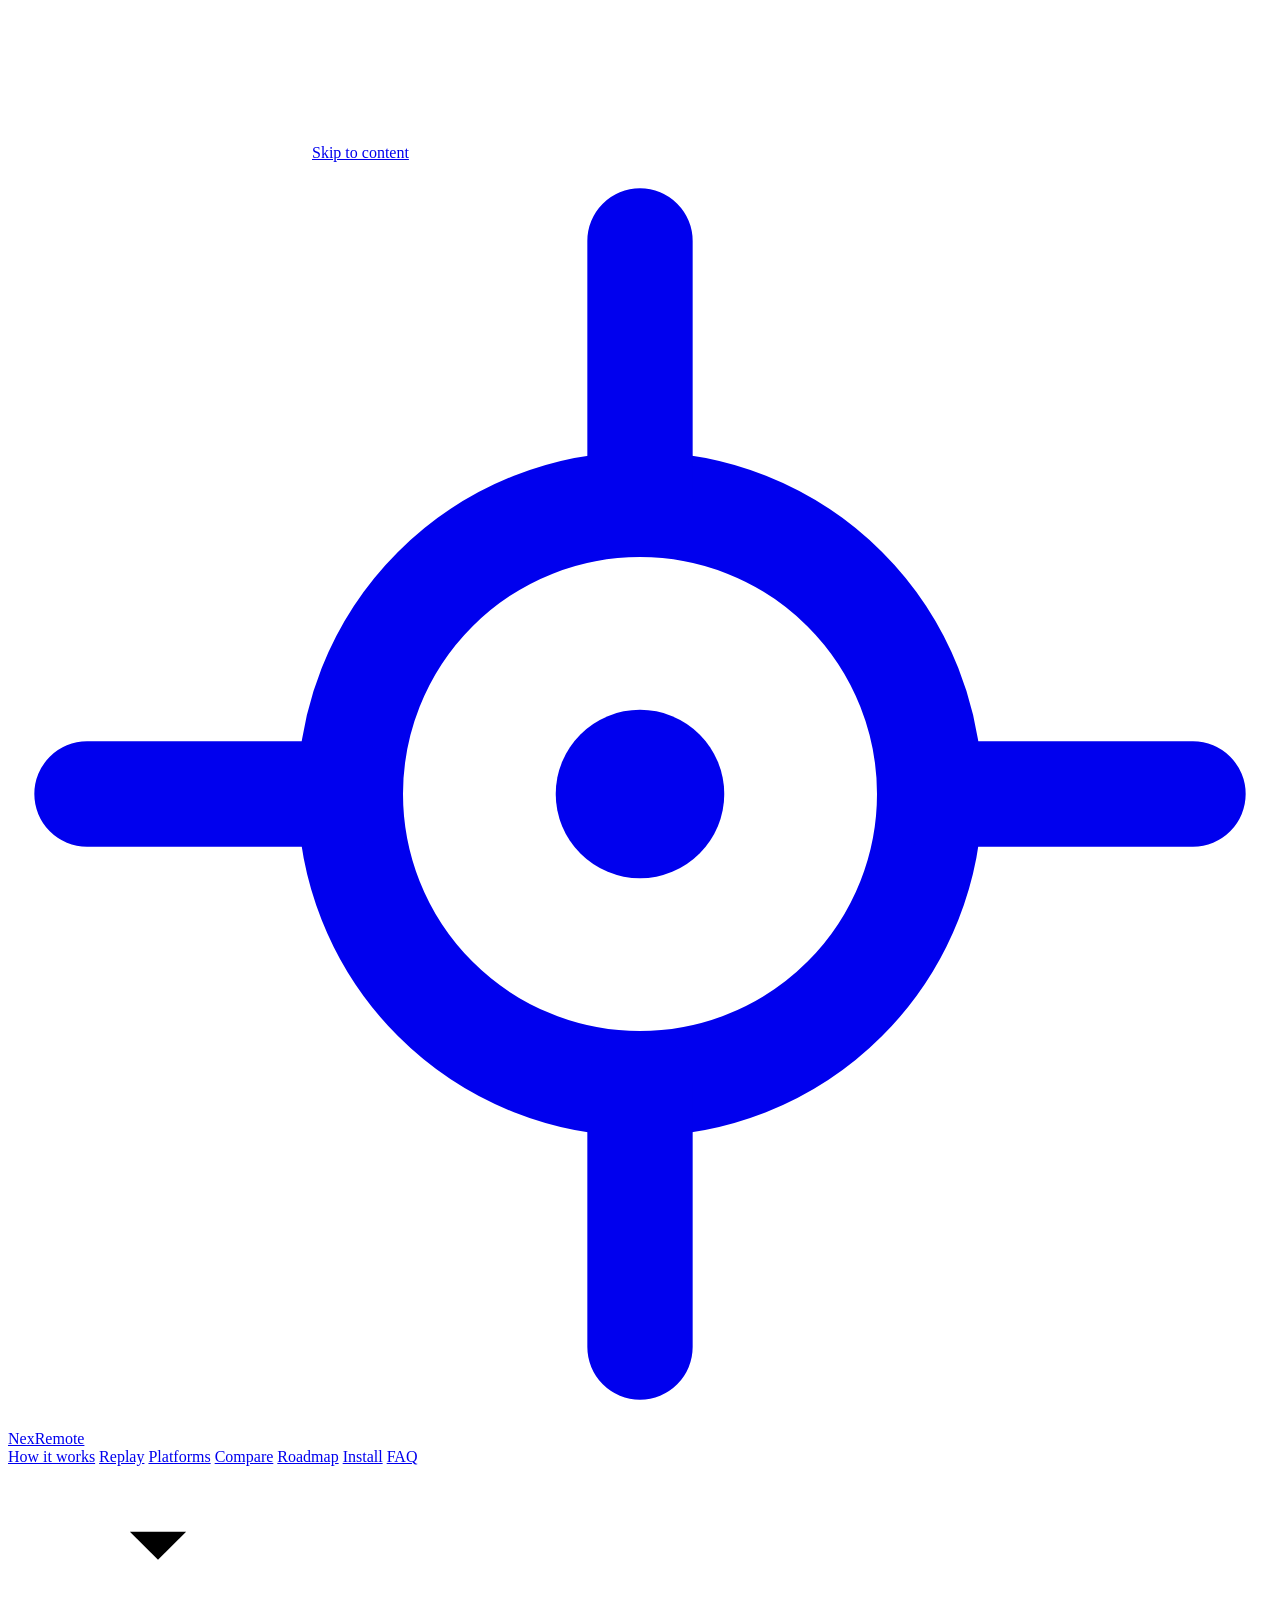
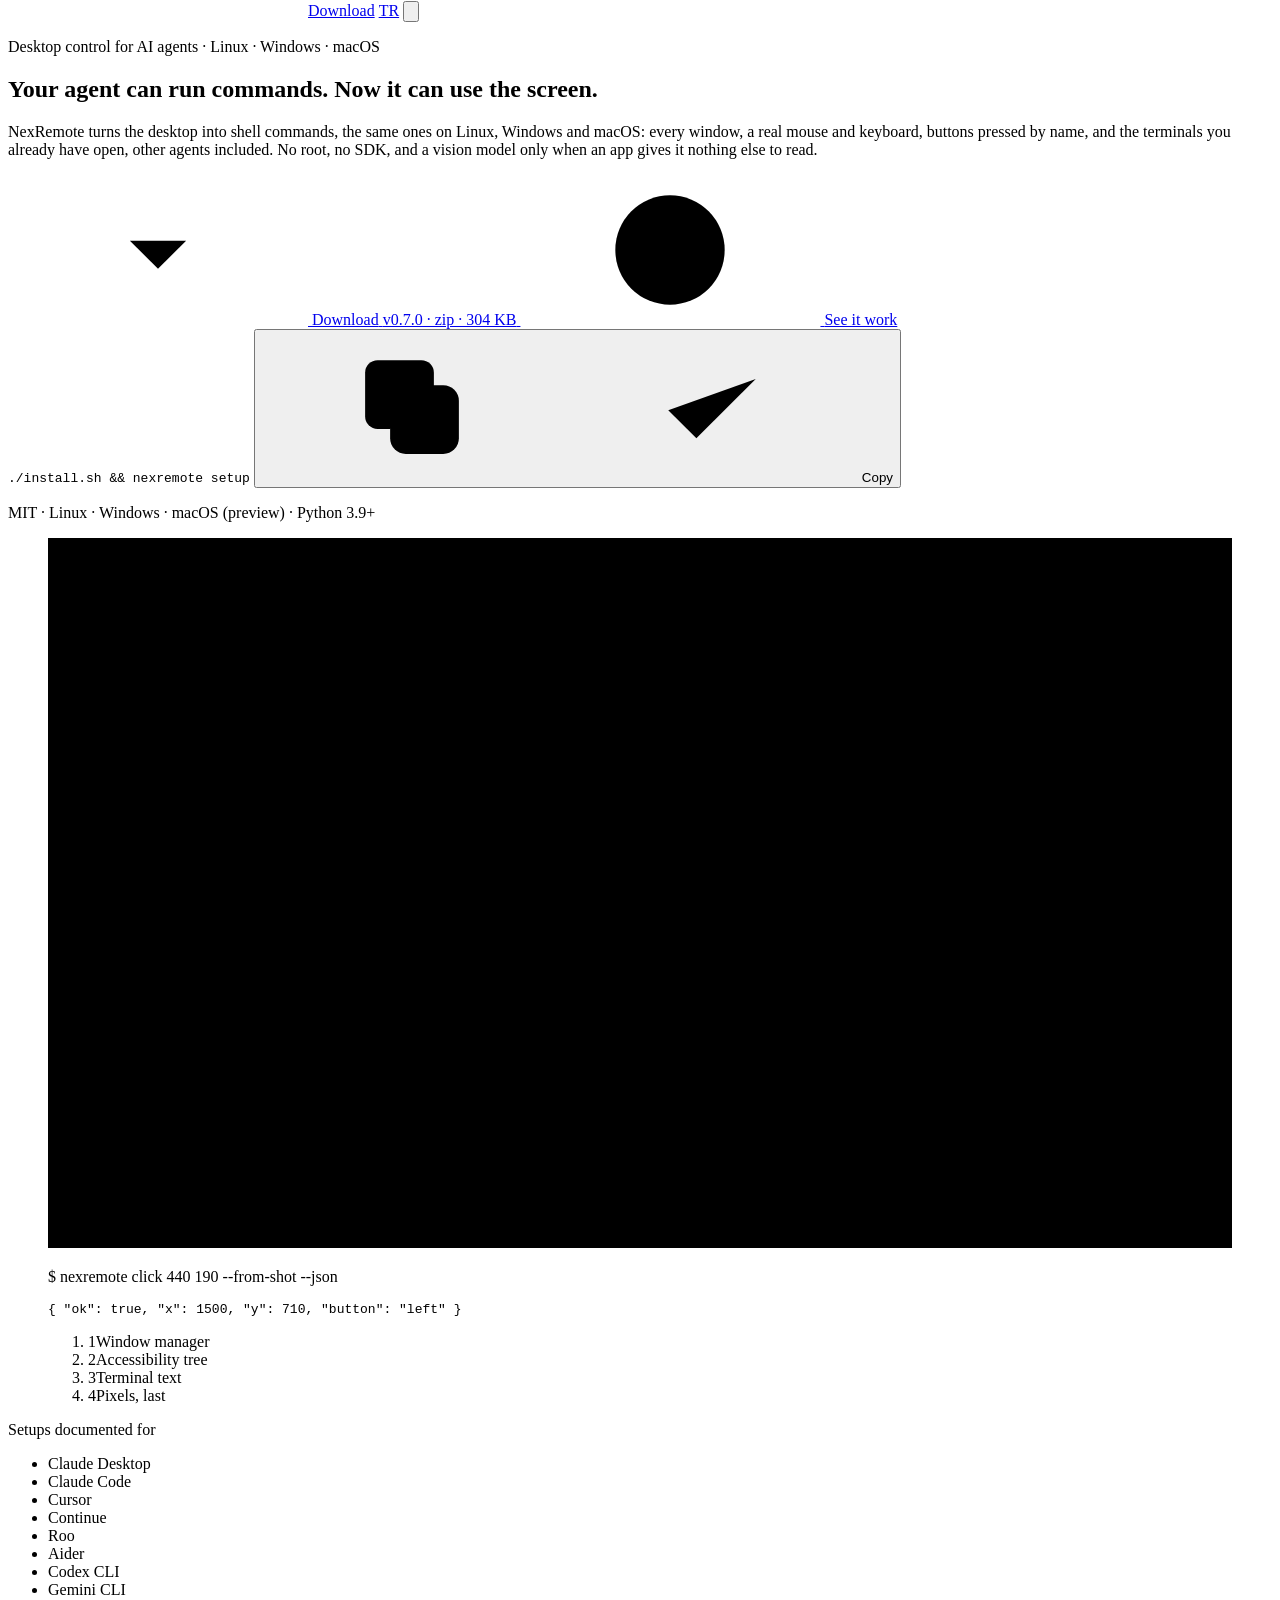
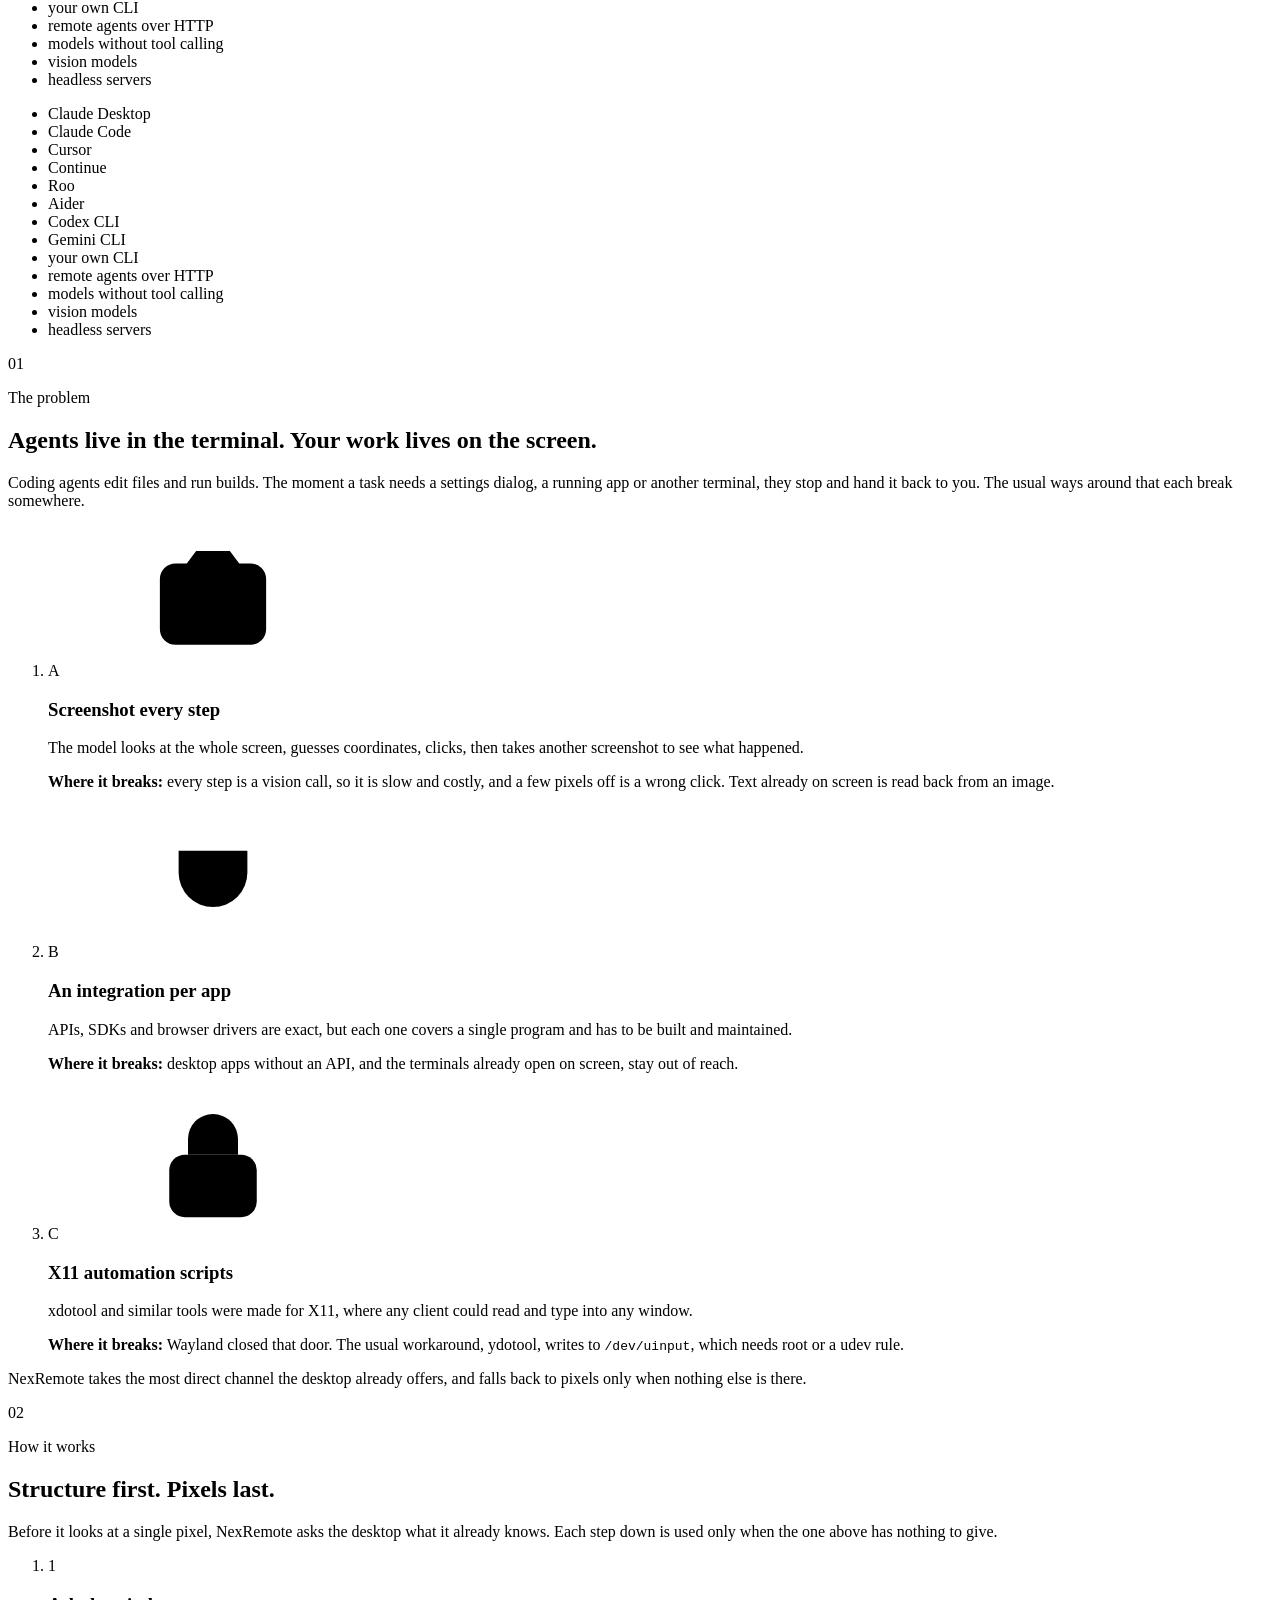
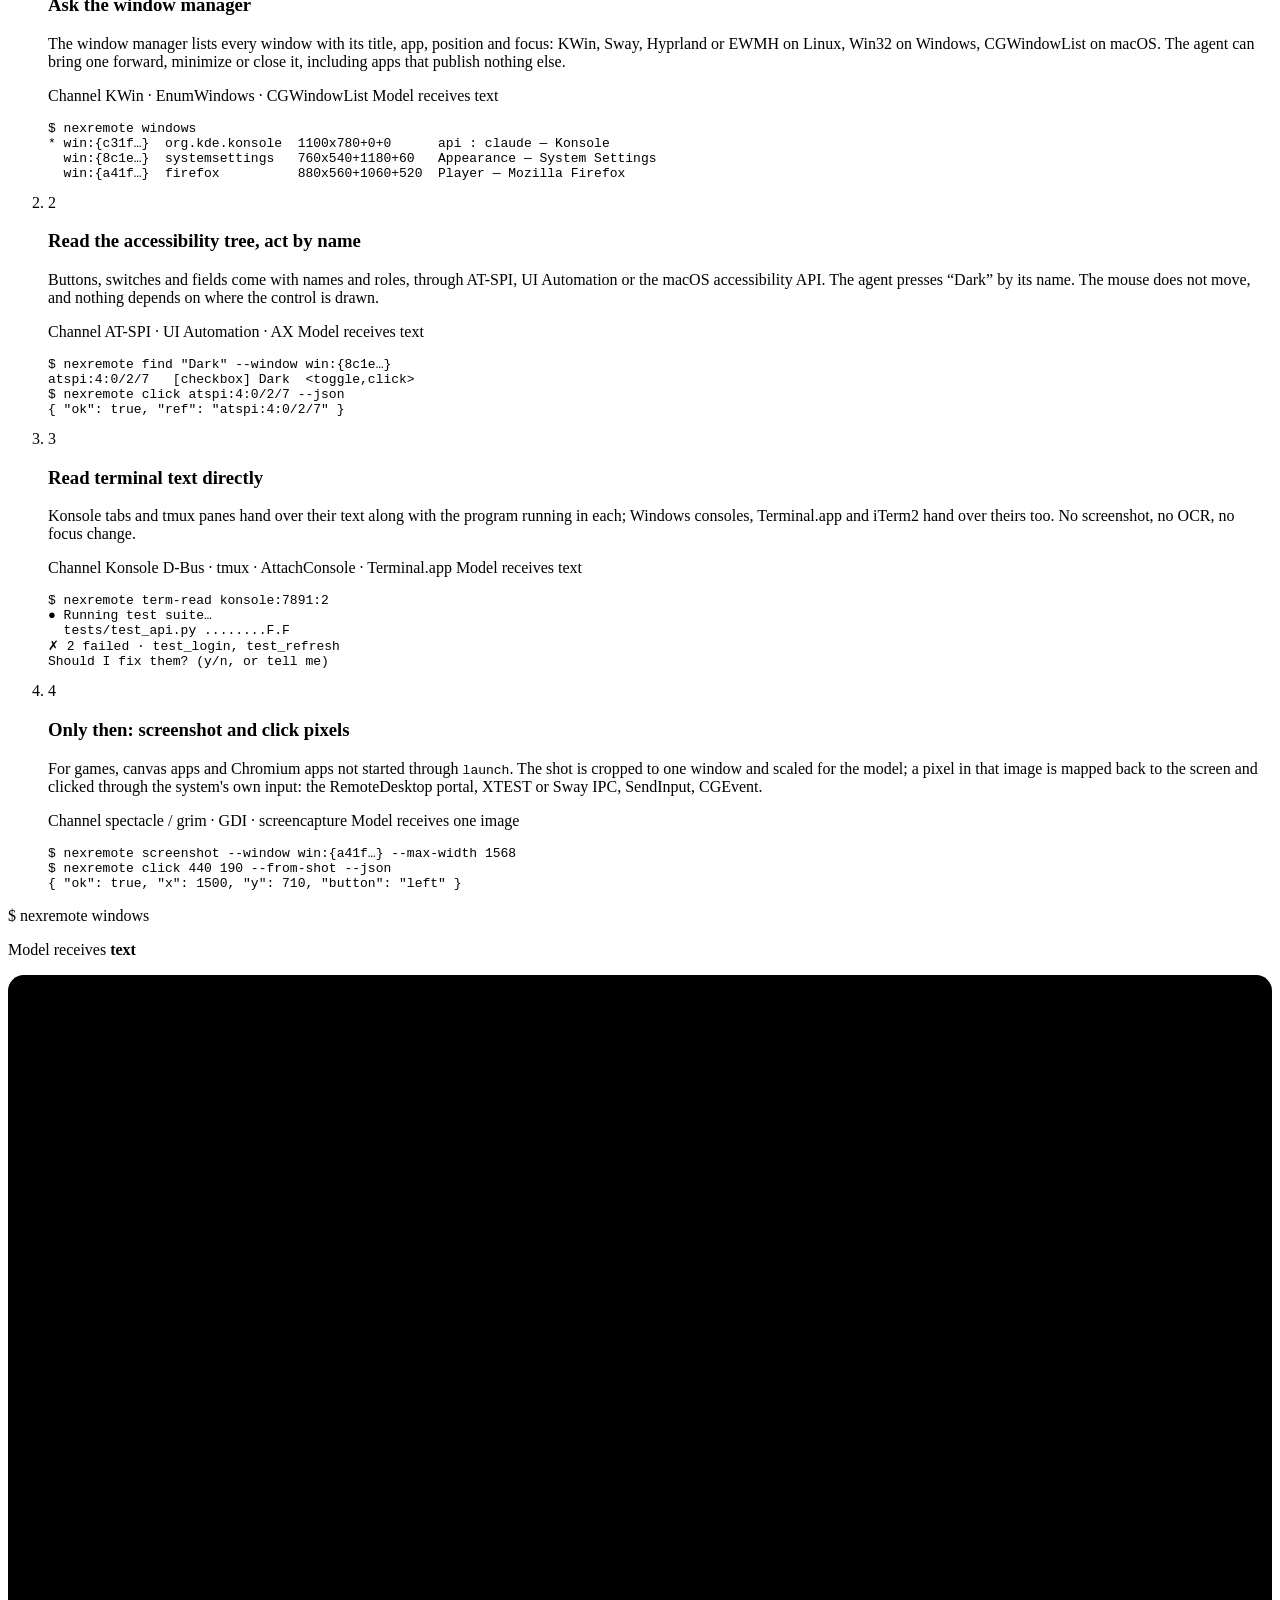
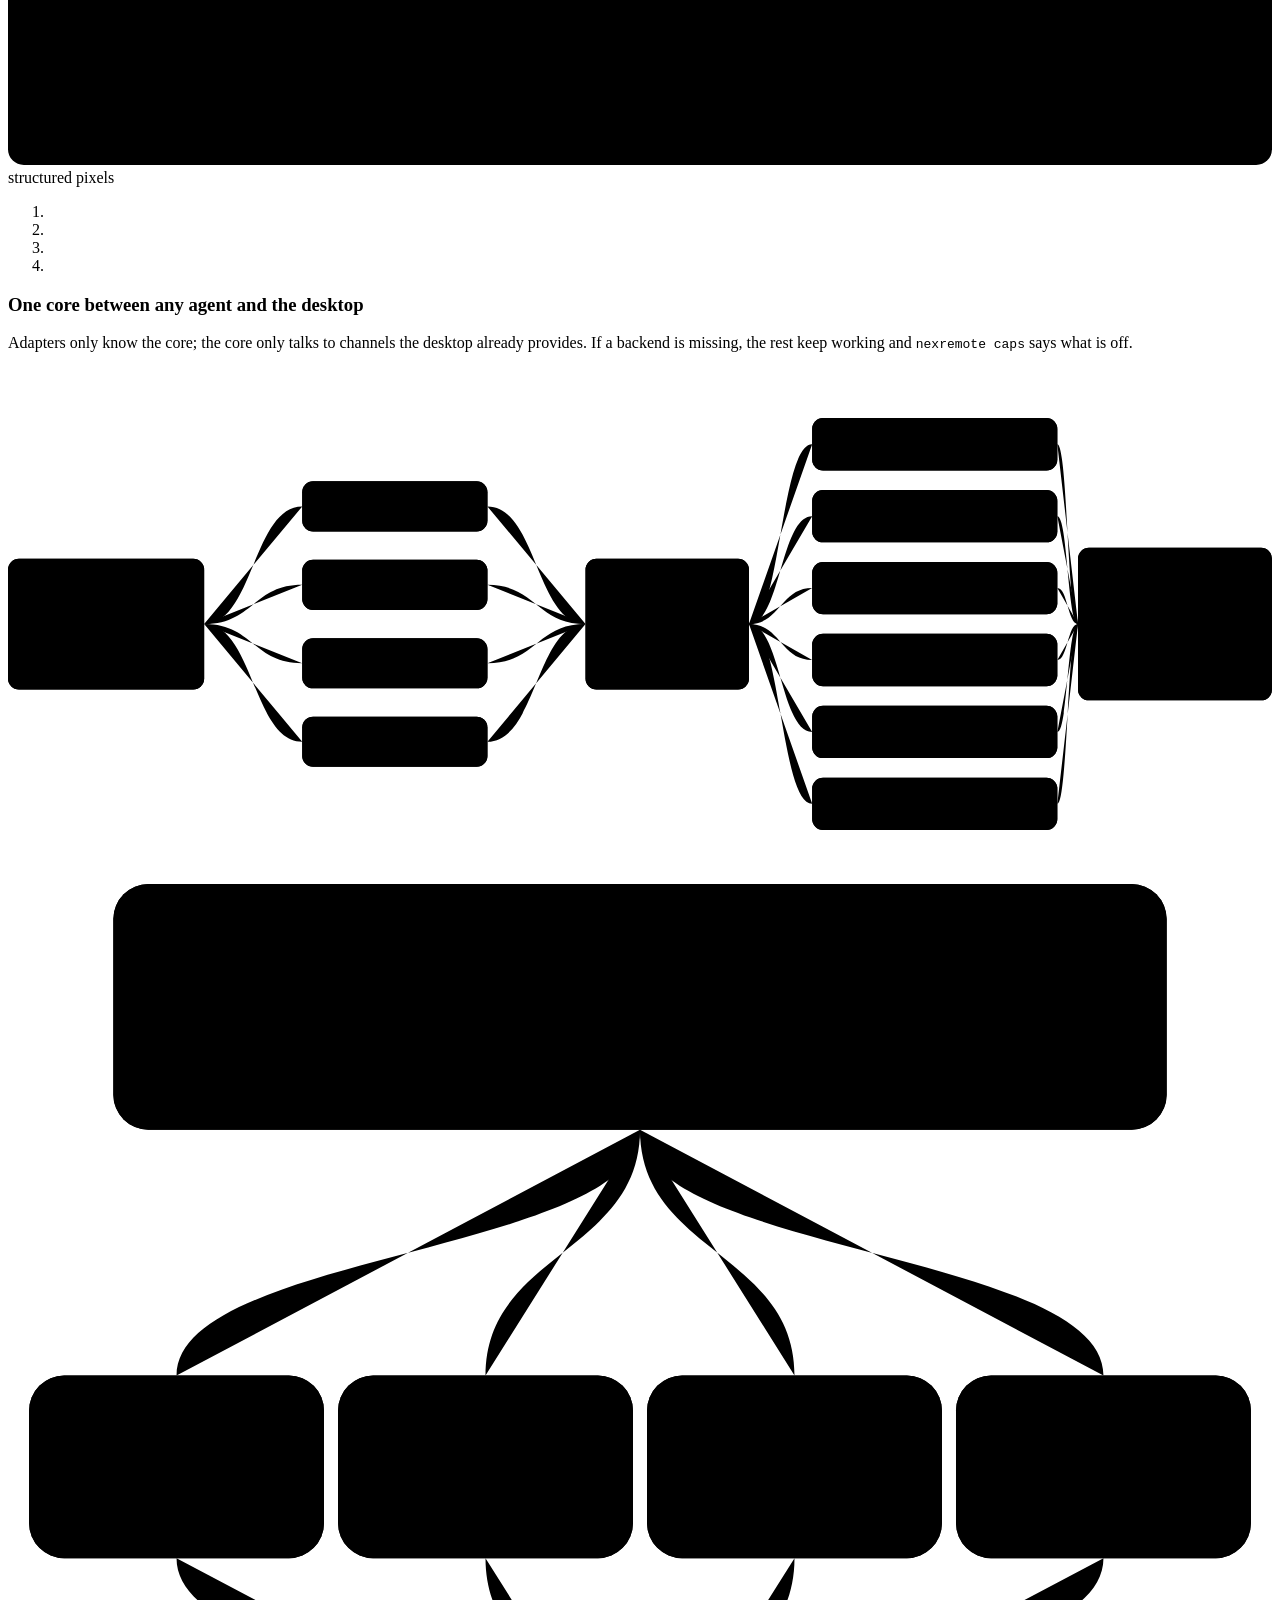
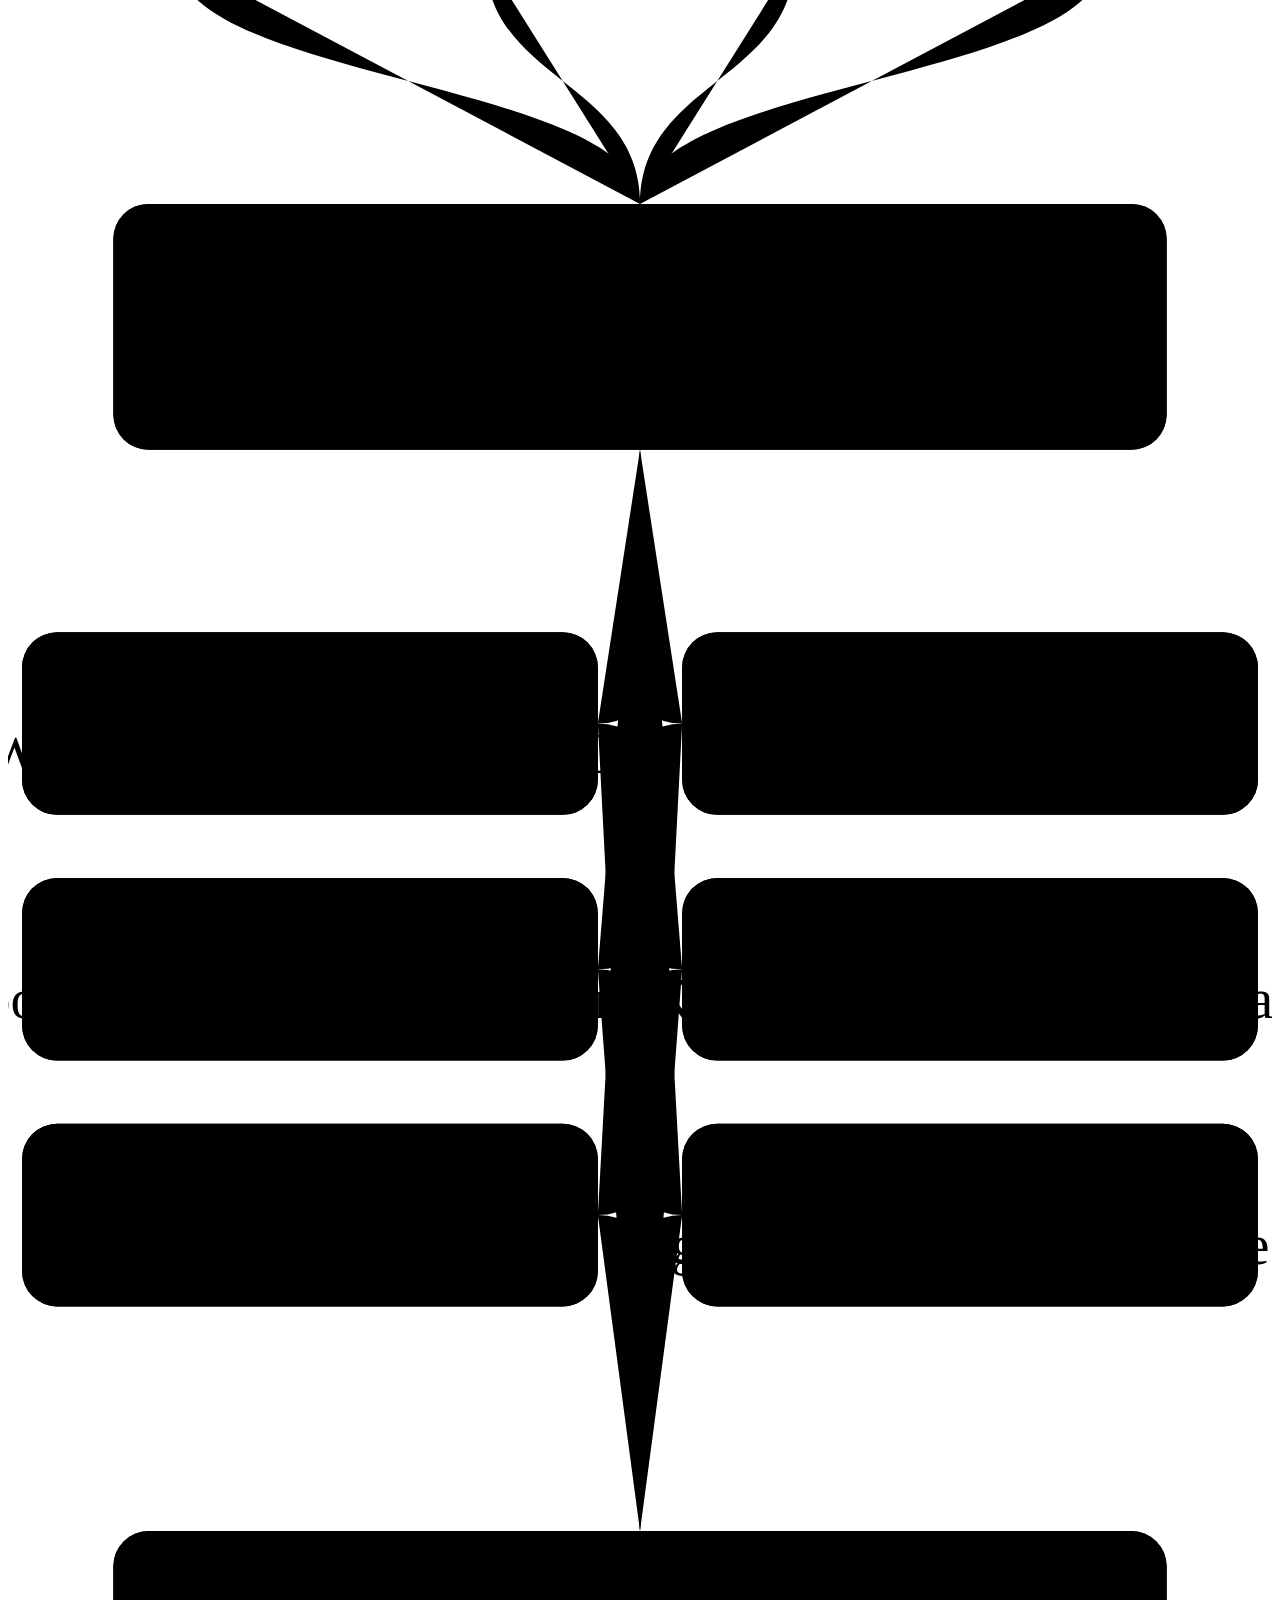
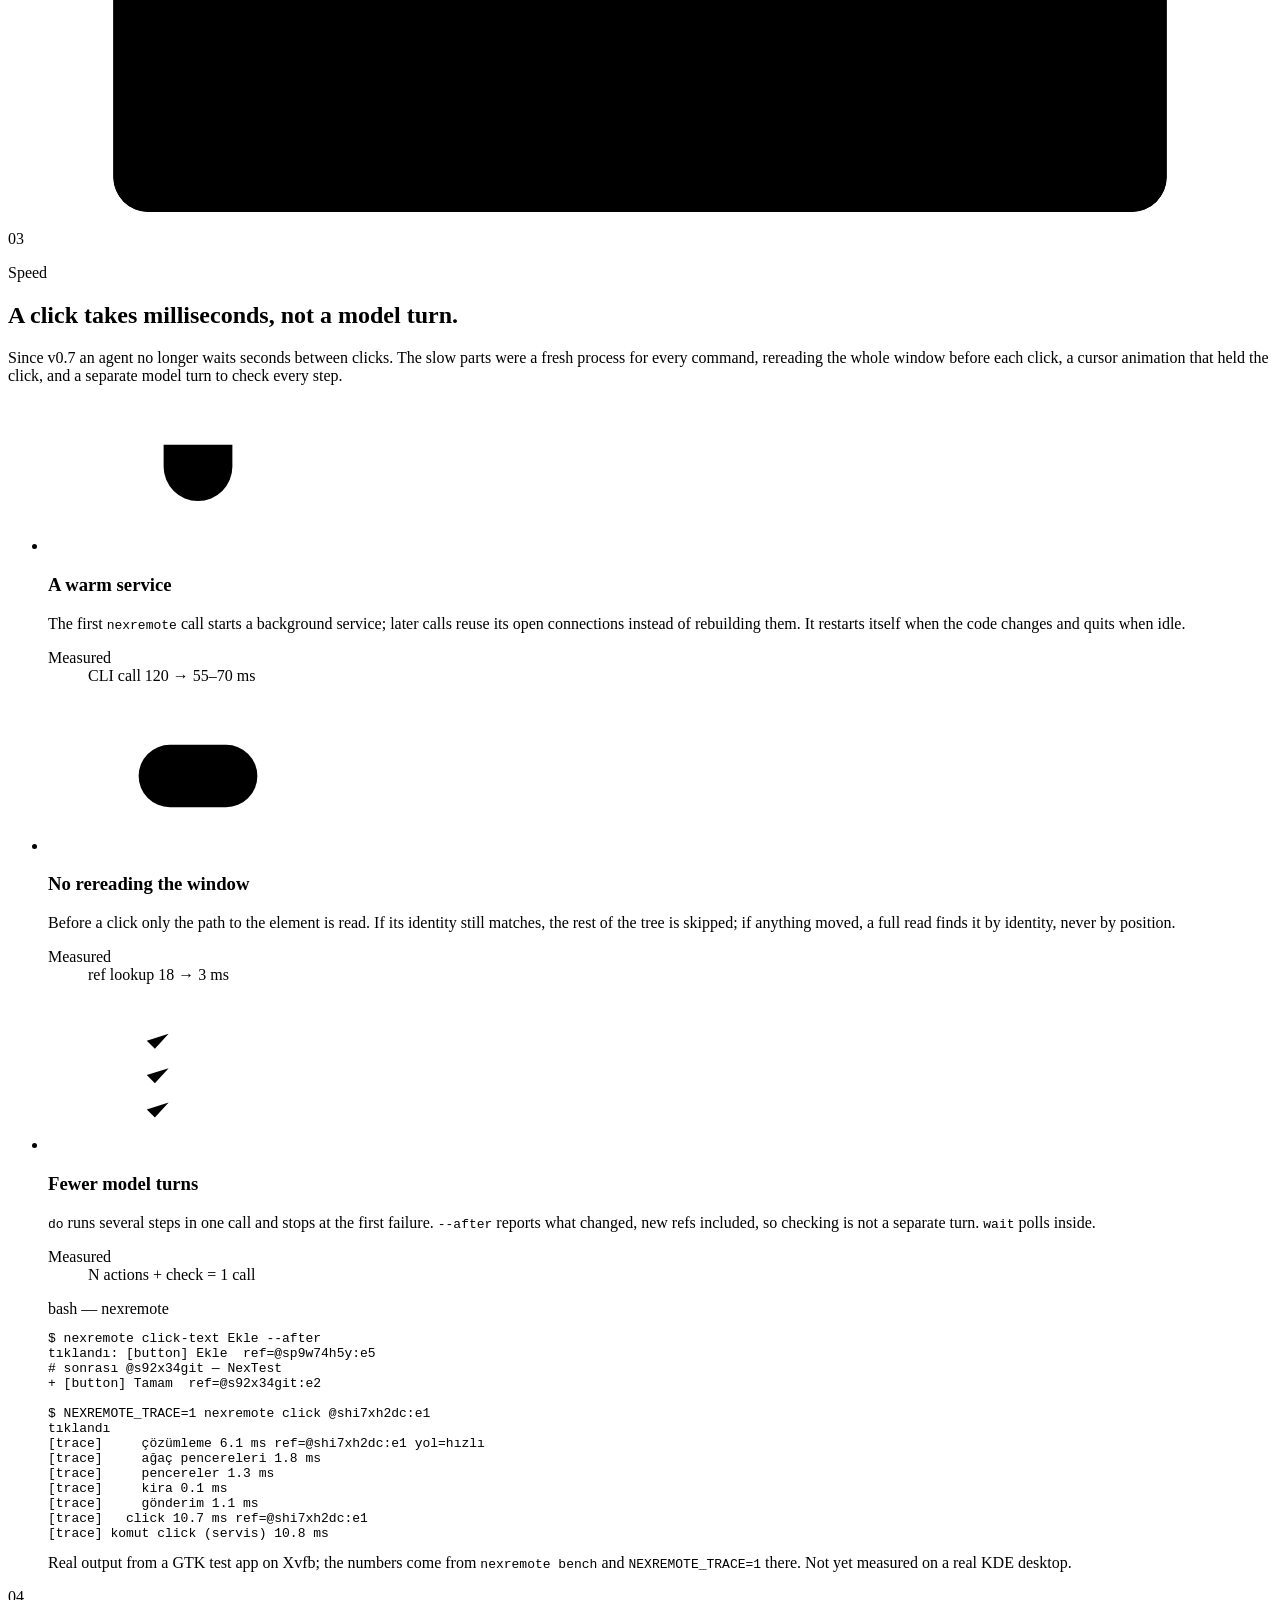
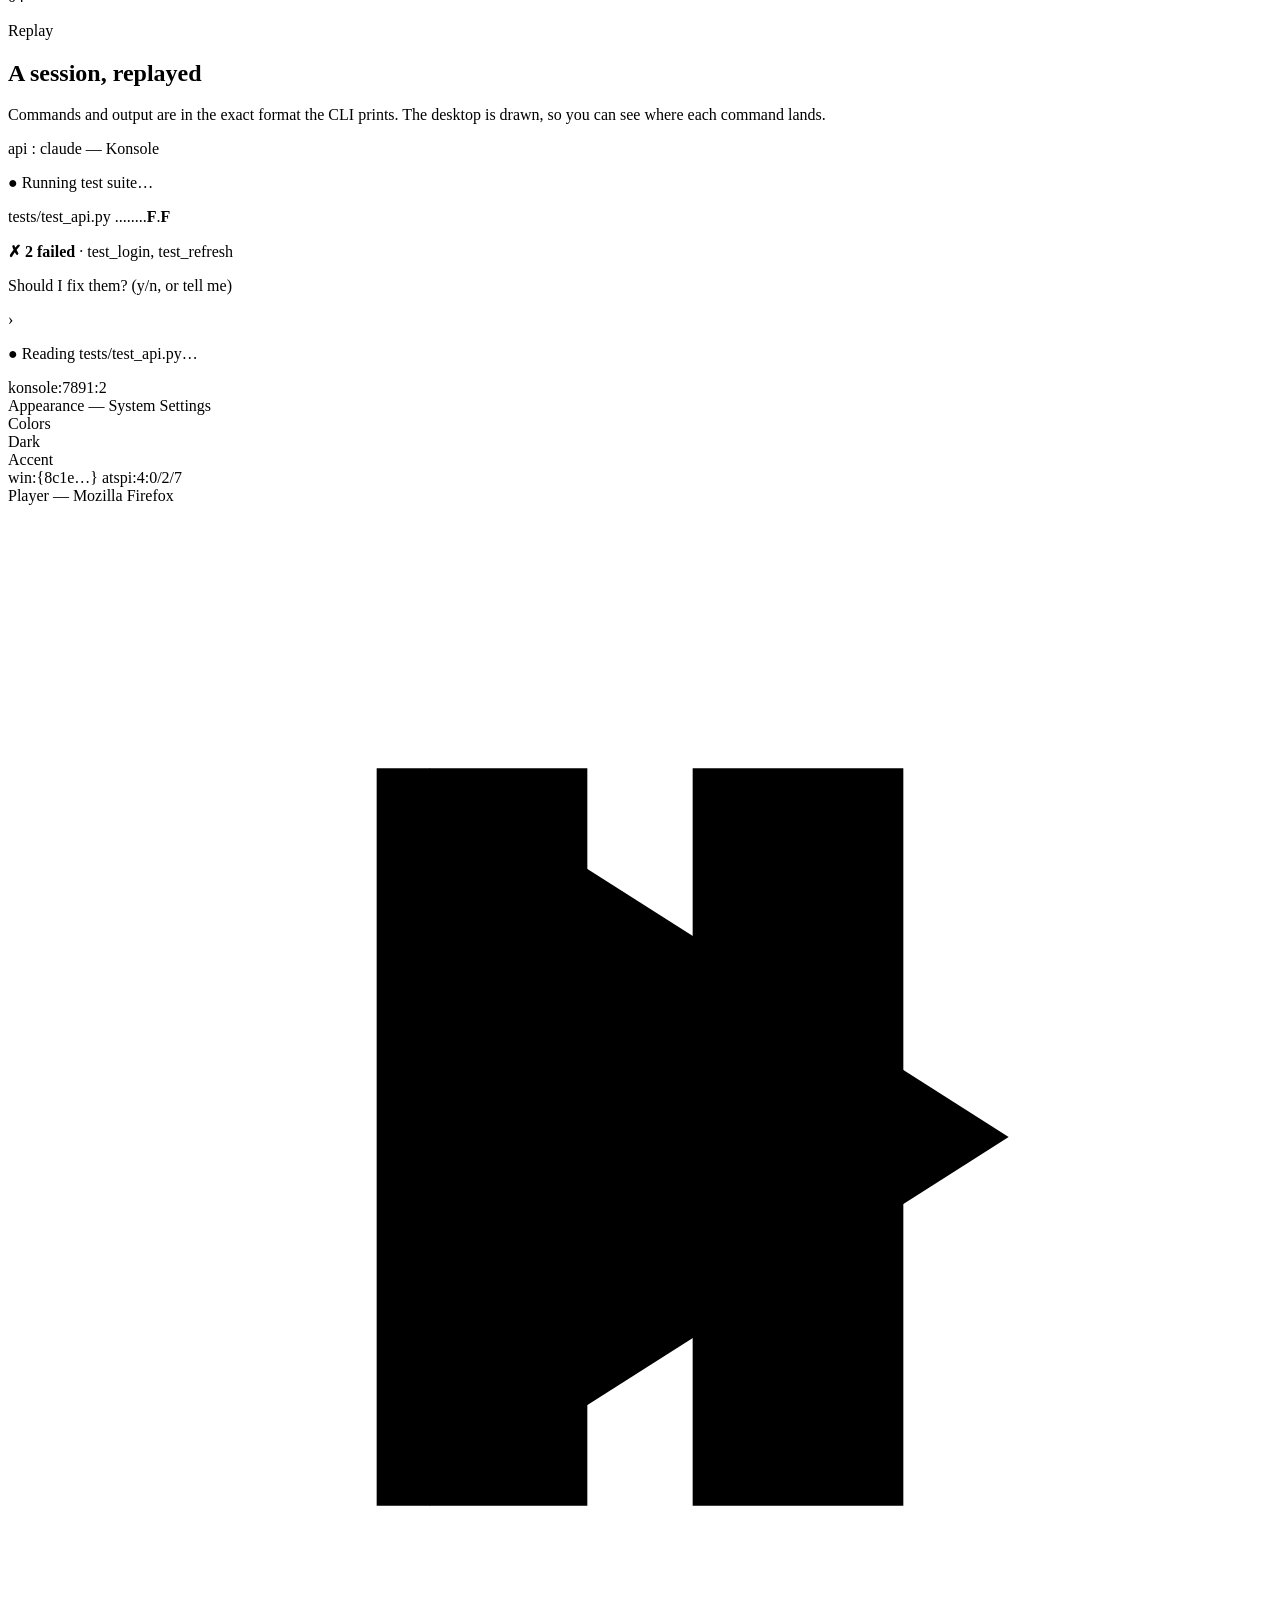
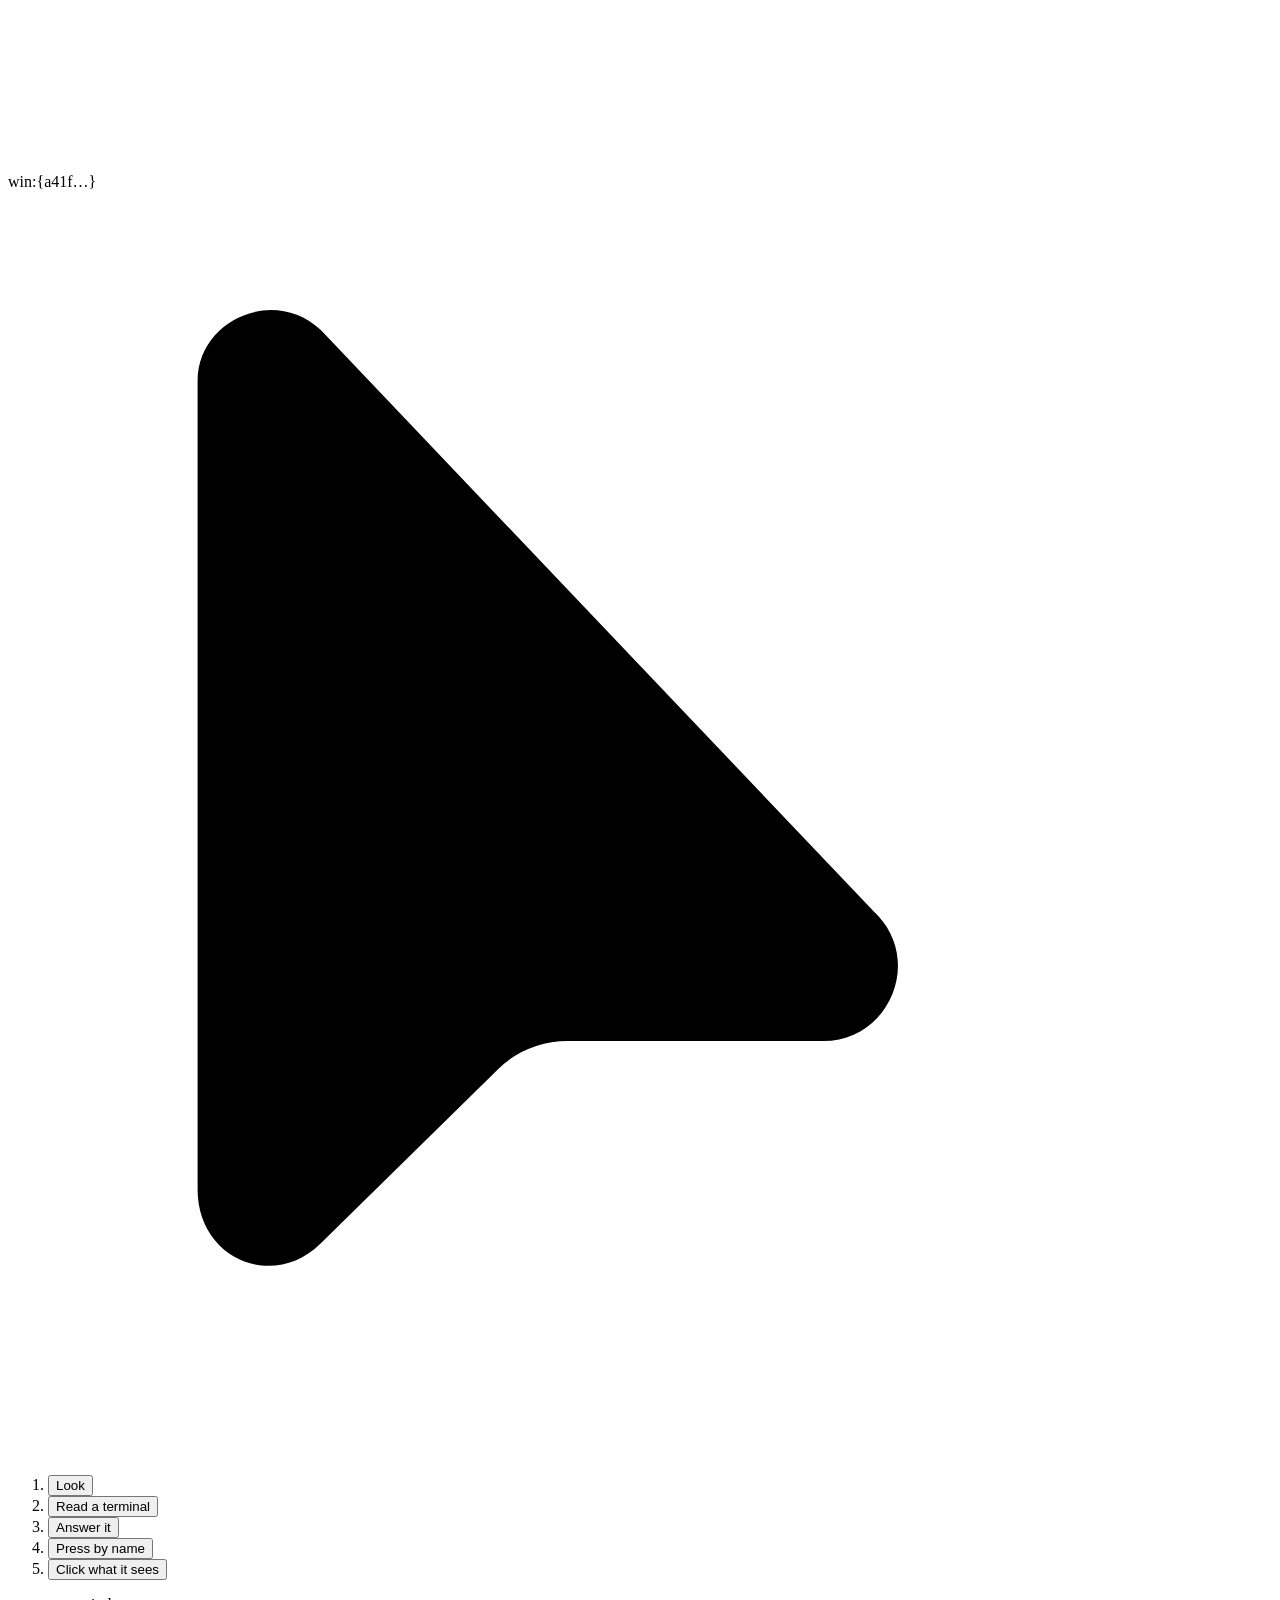
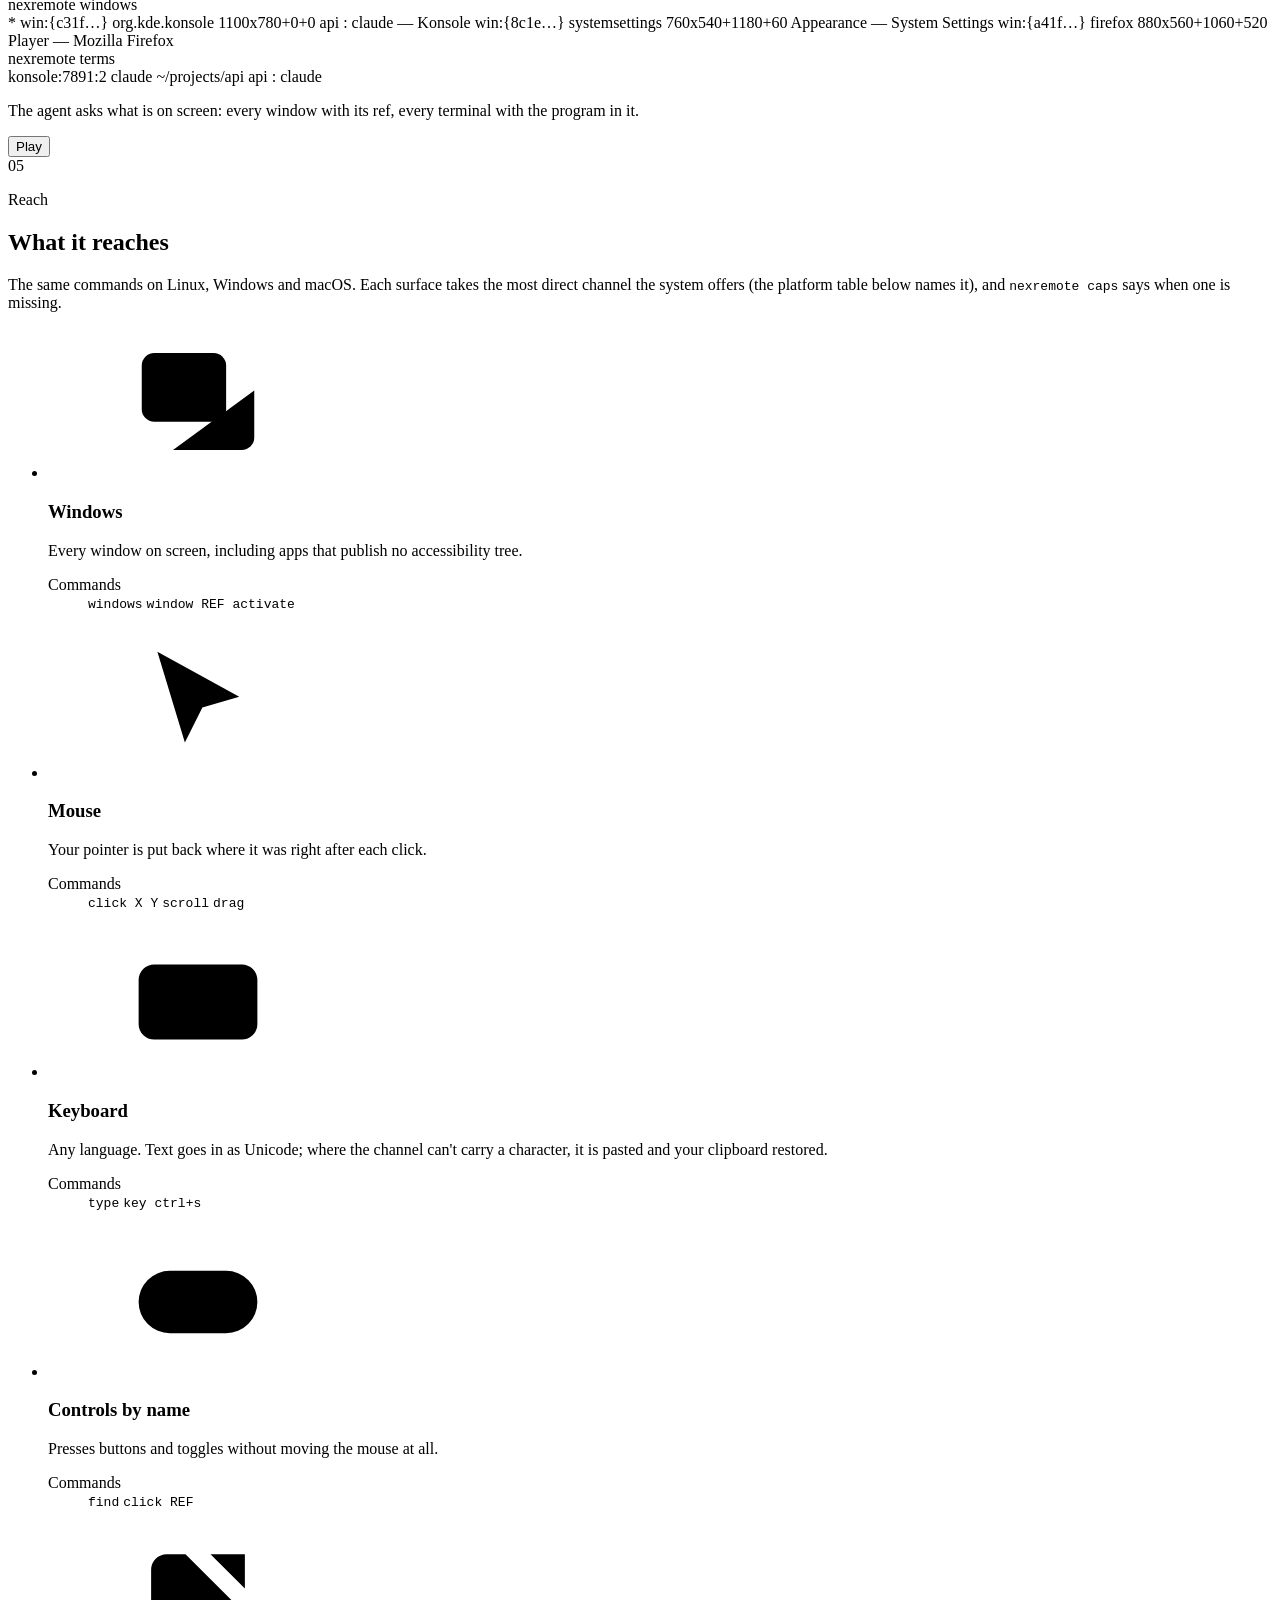
==== commit 61711ac9: "chore(site): indirme paketi (sürüm notları dahil) Co-Authored-By: Claude Opus 5.5 <noreply@anthropic" ====
--- a/site/index.html
+++ b/site/index.html
@@ -97,7 +97,7 @@
           <a class="btn btn-invert" href="/download/nexremote.zip" download data-magnet>
             <svg class="ico" aria-hidden="true"><use href="#i-download"/></svg>
             <span>Download</span>
-            <span class="btn-meta">v0.7.0 · zip · 299 KB</span>
+            <span class="btn-meta">v0.7.0 · zip · 304 KB</span>
           </a>
           <a class="btn btn-ghost" href="#replay" data-magnet>
             <svg class="ico" aria-hidden="true"><use href="#i-play"/></svg>
@@ -1044,7 +1044,7 @@
           <li>
             <h3>Download and unpack</h3>
             <div class="copyline"><code id="cmd-l1">unzip nexremote.zip &amp;&amp; cd nexremote</code><button class="copy" type="button" data-copy="#cmd-l1" data-done="Copied"><span class="copy-ico" aria-hidden="true"><svg class="ico i1"><use href="#i-copy"/></svg><svg class="ico i2"><use href="#i-check"/></svg></span><span data-label>Copy</span></button></div>
-            <p><a href="/download/nexremote.zip" download>nexremote.zip</a> (299 KB) · <a href="/download/nexremote.tar.gz" download>nexremote.tar.gz</a> (245 KB)</p>
+            <p><a href="/download/nexremote.zip" download>nexremote.zip</a> (304 KB) · <a href="/download/nexremote.tar.gz" download>nexremote.tar.gz</a> (249 KB)</p>
           </li>
           <li>
             <h3>Install the commands</h3>
@@ -1065,7 +1065,7 @@
           <li>
             <h3>Download and unpack</h3>
             <div class="copyline"><code id="cmd-w1">Expand-Archive nexremote.zip -DestinationPath .; cd nexremote</code><button class="copy" type="button" data-copy="#cmd-w1" data-done="Copied"><span class="copy-ico" aria-hidden="true"><svg class="ico i1"><use href="#i-copy"/></svg><svg class="ico i2"><use href="#i-check"/></svg></span><span data-label>Copy</span></button></div>
-            <p><a href="/download/nexremote.zip" download>nexremote.zip</a> (299 KB)</p>
+            <p><a href="/download/nexremote.zip" download>nexremote.zip</a> (304 KB)</p>
           </li>
           <li>
             <h3>Install with pip</h3>
@@ -1086,7 +1086,7 @@
           <li>
             <h3>Download and unpack</h3>
             <div class="copyline"><code id="cmd-m1">unzip nexremote.zip &amp;&amp; cd nexremote</code><button class="copy" type="button" data-copy="#cmd-m1" data-done="Copied"><span class="copy-ico" aria-hidden="true"><svg class="ico i1"><use href="#i-copy"/></svg><svg class="ico i2"><use href="#i-check"/></svg></span><span data-label>Copy</span></button></div>
-            <p><a href="/download/nexremote.zip" download>nexremote.zip</a> (299 KB) · <a href="/download/nexremote.tar.gz" download>nexremote.tar.gz</a> (245 KB)</p>
+            <p><a href="/download/nexremote.zip" download>nexremote.zip</a> (304 KB) · <a href="/download/nexremote.tar.gz" download>nexremote.tar.gz</a> (249 KB)</p>
           </li>
           <li>
             <h3>Install with pip</h3>
@@ -1130,7 +1130,7 @@
           <a class="btn btn-invert" href="/download/nexremote.zip" download data-magnet>
             <svg class="ico" aria-hidden="true"><use href="#i-download"/></svg>
             <span>Download</span>
-            <span class="btn-meta">v0.7.0 · zip · 299 KB</span>
+            <span class="btn-meta">v0.7.0 · zip · 304 KB</span>
           </a>
           <a class="btn btn-ghost" href="mailto:omeralibayrakcii@gmail.com?subject=NexRemote" data-magnet>
             <svg class="ico" aria-hidden="true"><use href="#i-mail"/></svg>
@@ -1141,7 +1141,7 @@
           <code id="cmd-cta" data-typeline>./install.sh &amp;&amp; nexremote setup</code>
           <button class="copy" type="button" data-copy="#cmd-cta" data-done="Copied"><span class="copy-ico" aria-hidden="true"><svg class="ico i1"><use href="#i-copy"/></svg><svg class="ico i2"><use href="#i-check"/></svg></span><span data-label>Copy</span></button>
         </div>
-        <p class="meta"><a href="/download/nexremote.tar.gz" download>nexremote.tar.gz</a> (245 KB) · MIT · Linux · Windows · macOS (preview) · Python 3.9+</p>
+        <p class="meta"><a href="/download/nexremote.tar.gz" download>nexremote.tar.gz</a> (249 KB) · MIT · Linux · Windows · macOS (preview) · Python 3.9+</p>
       </div>
     </div>
   </div>
